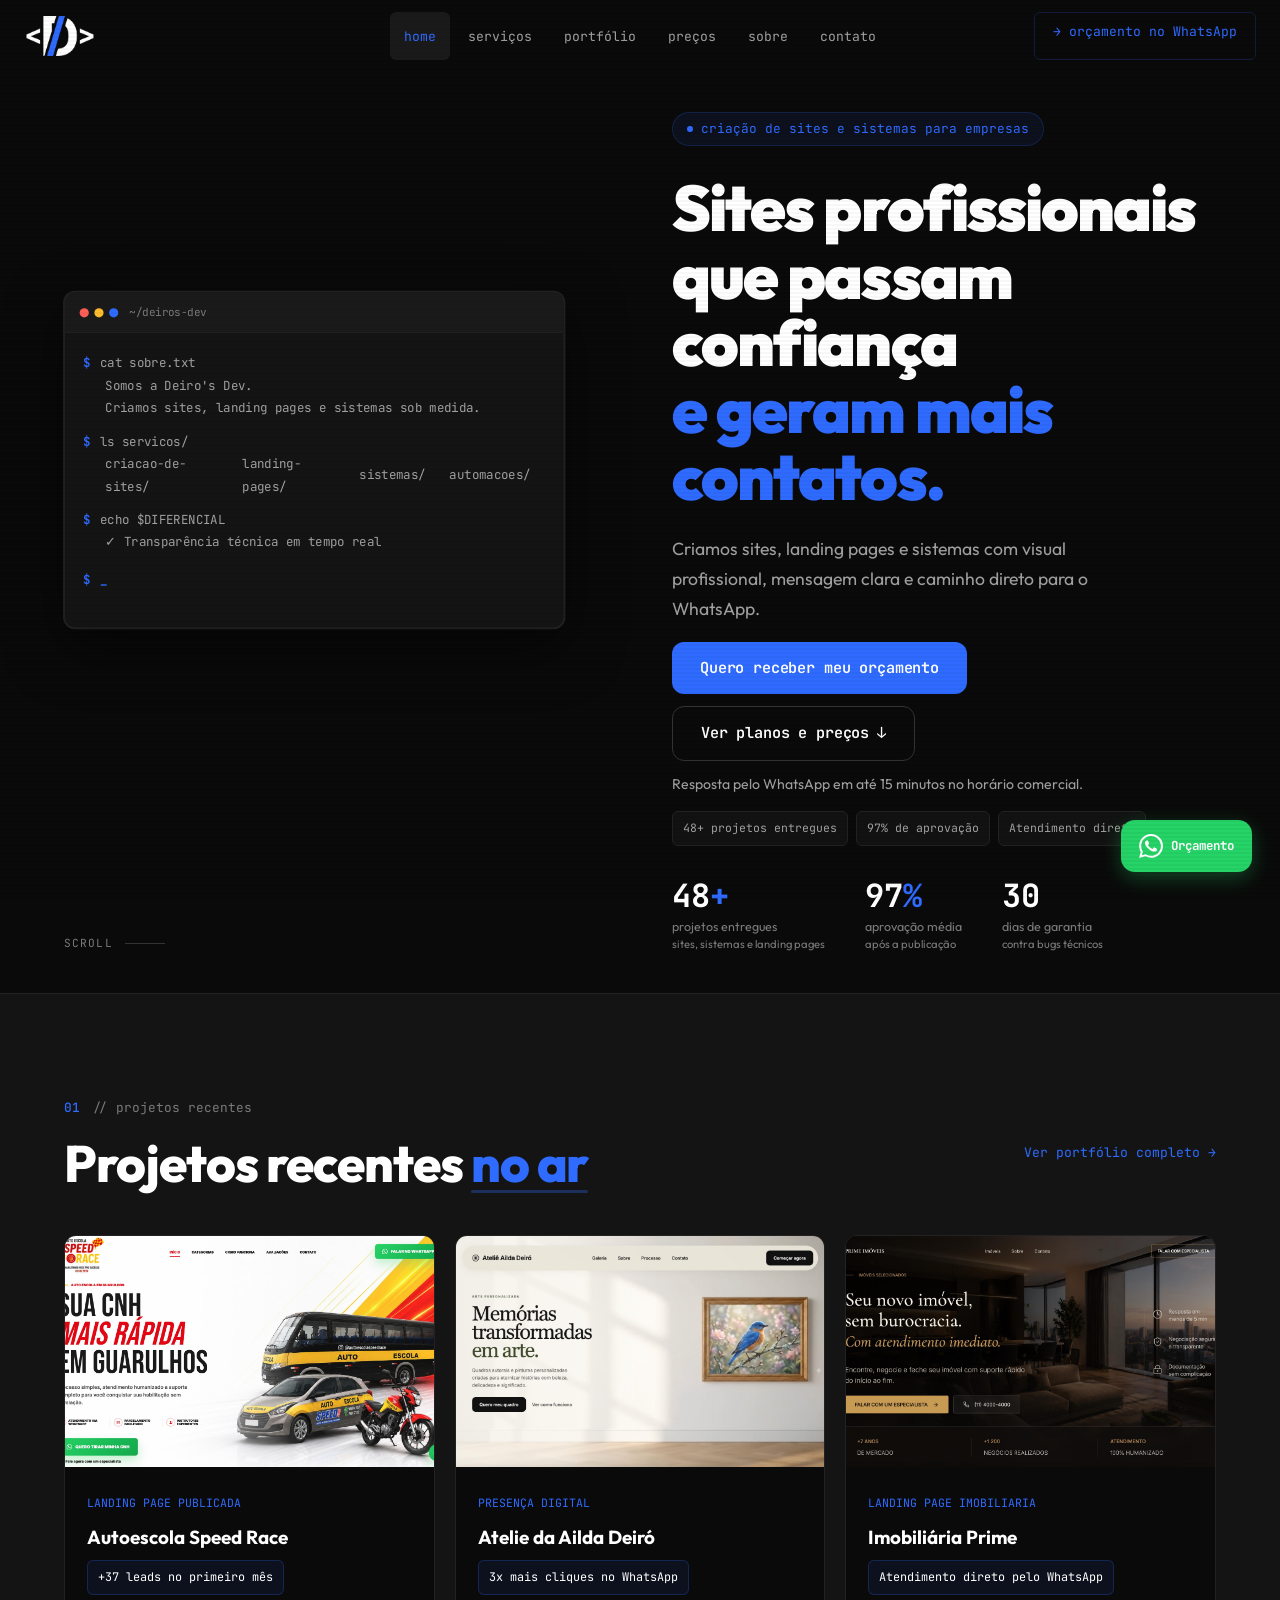
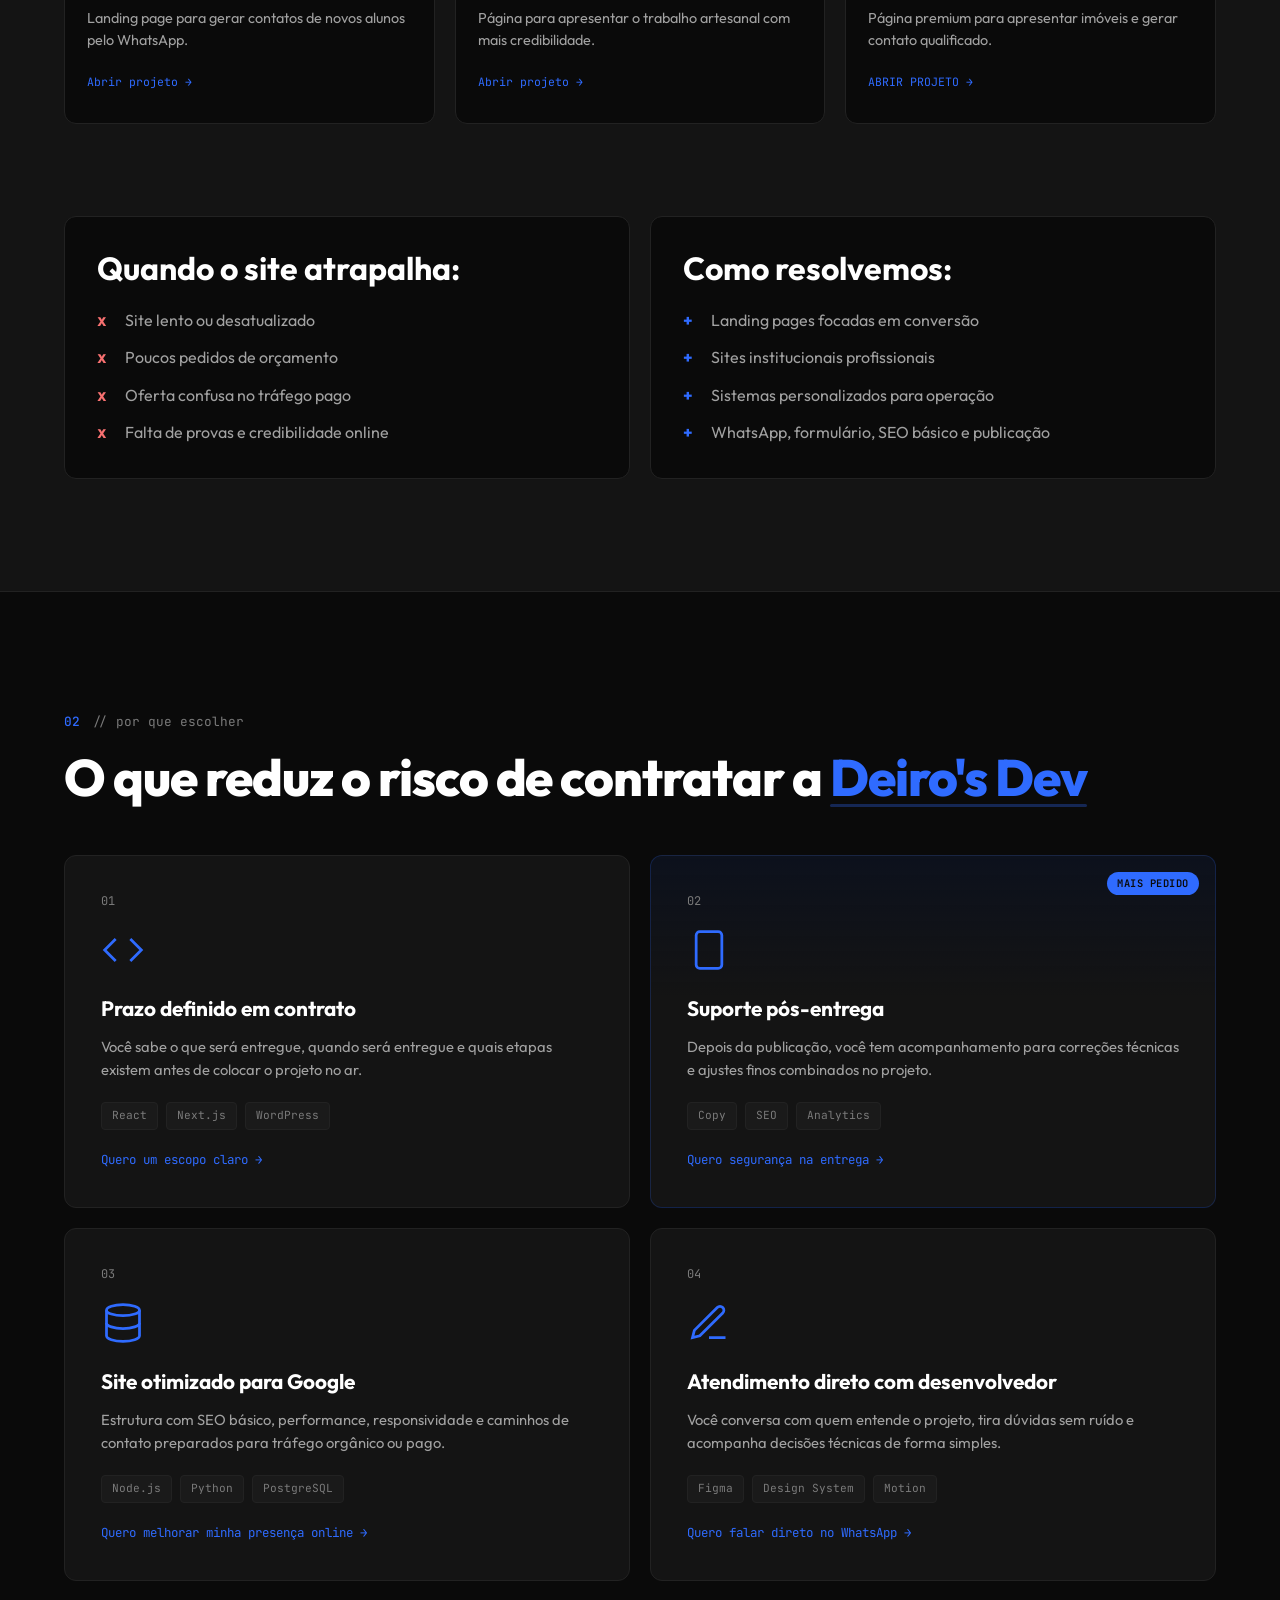
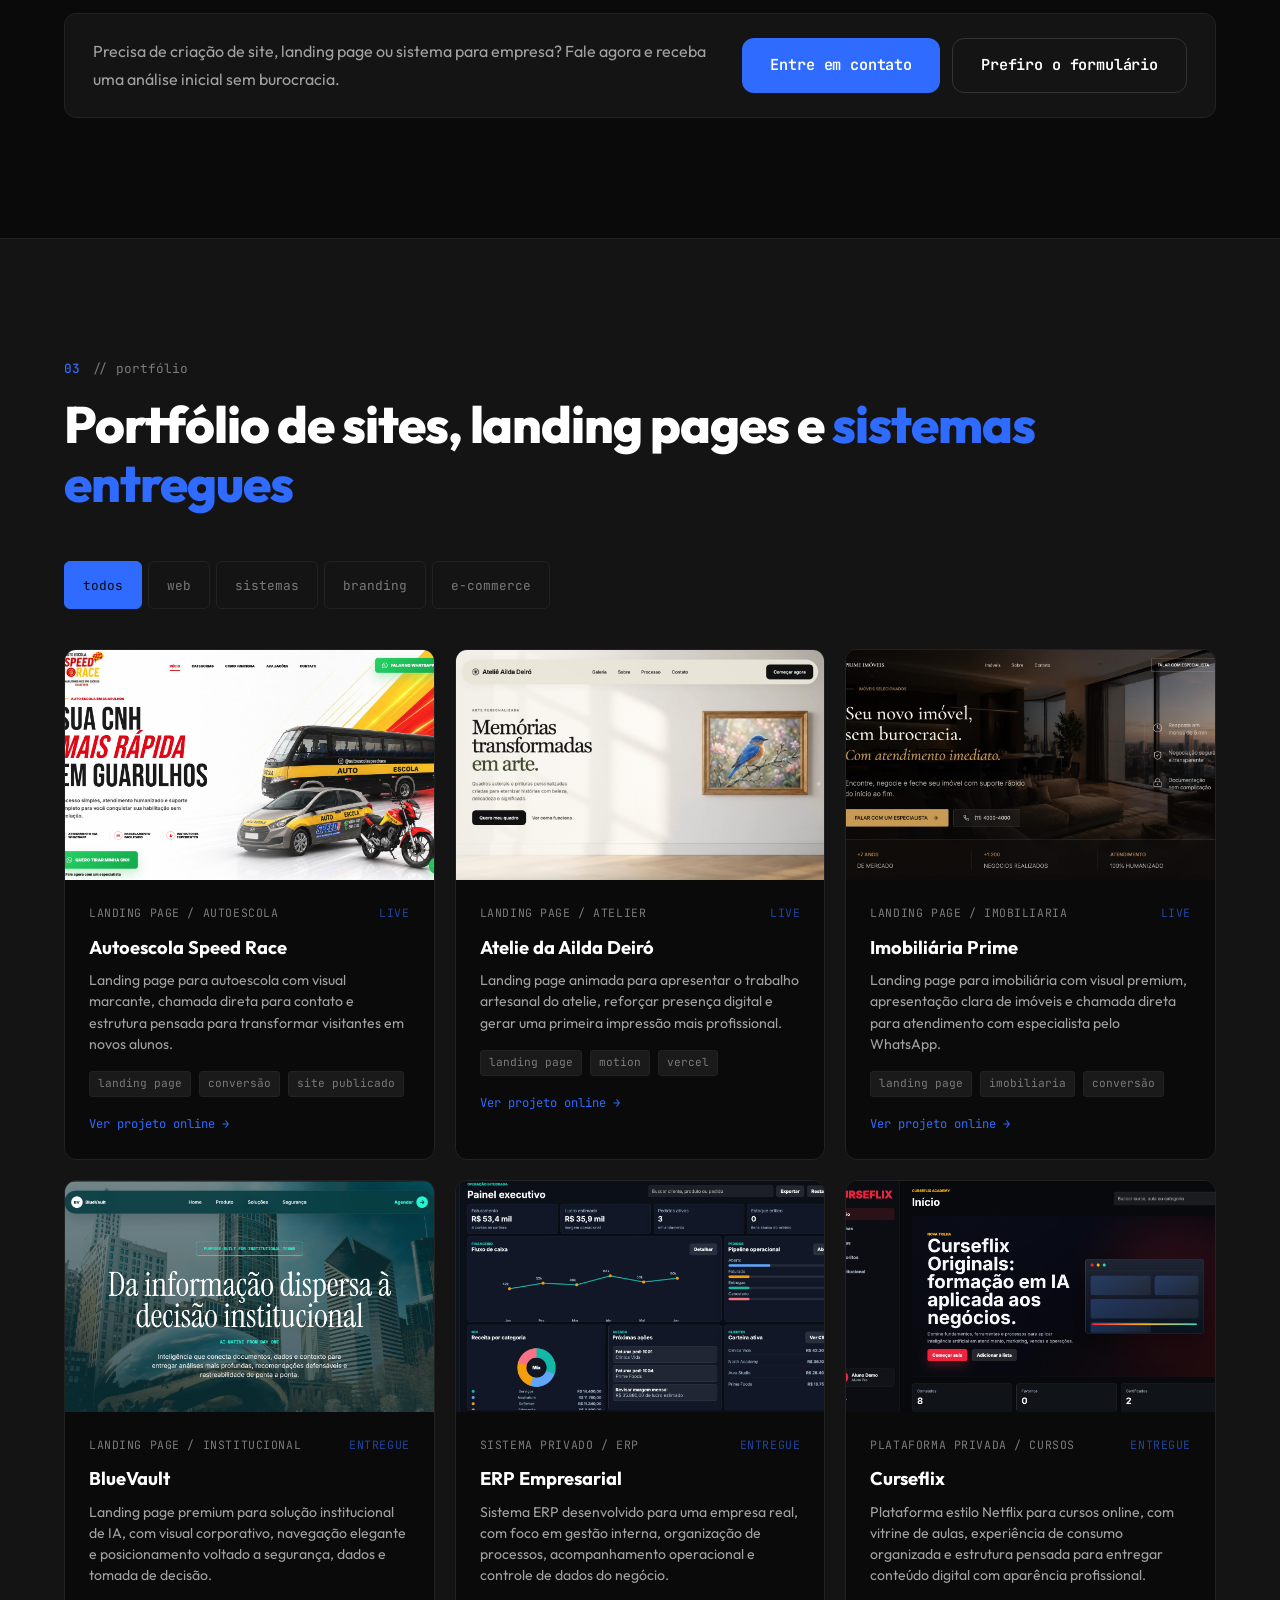
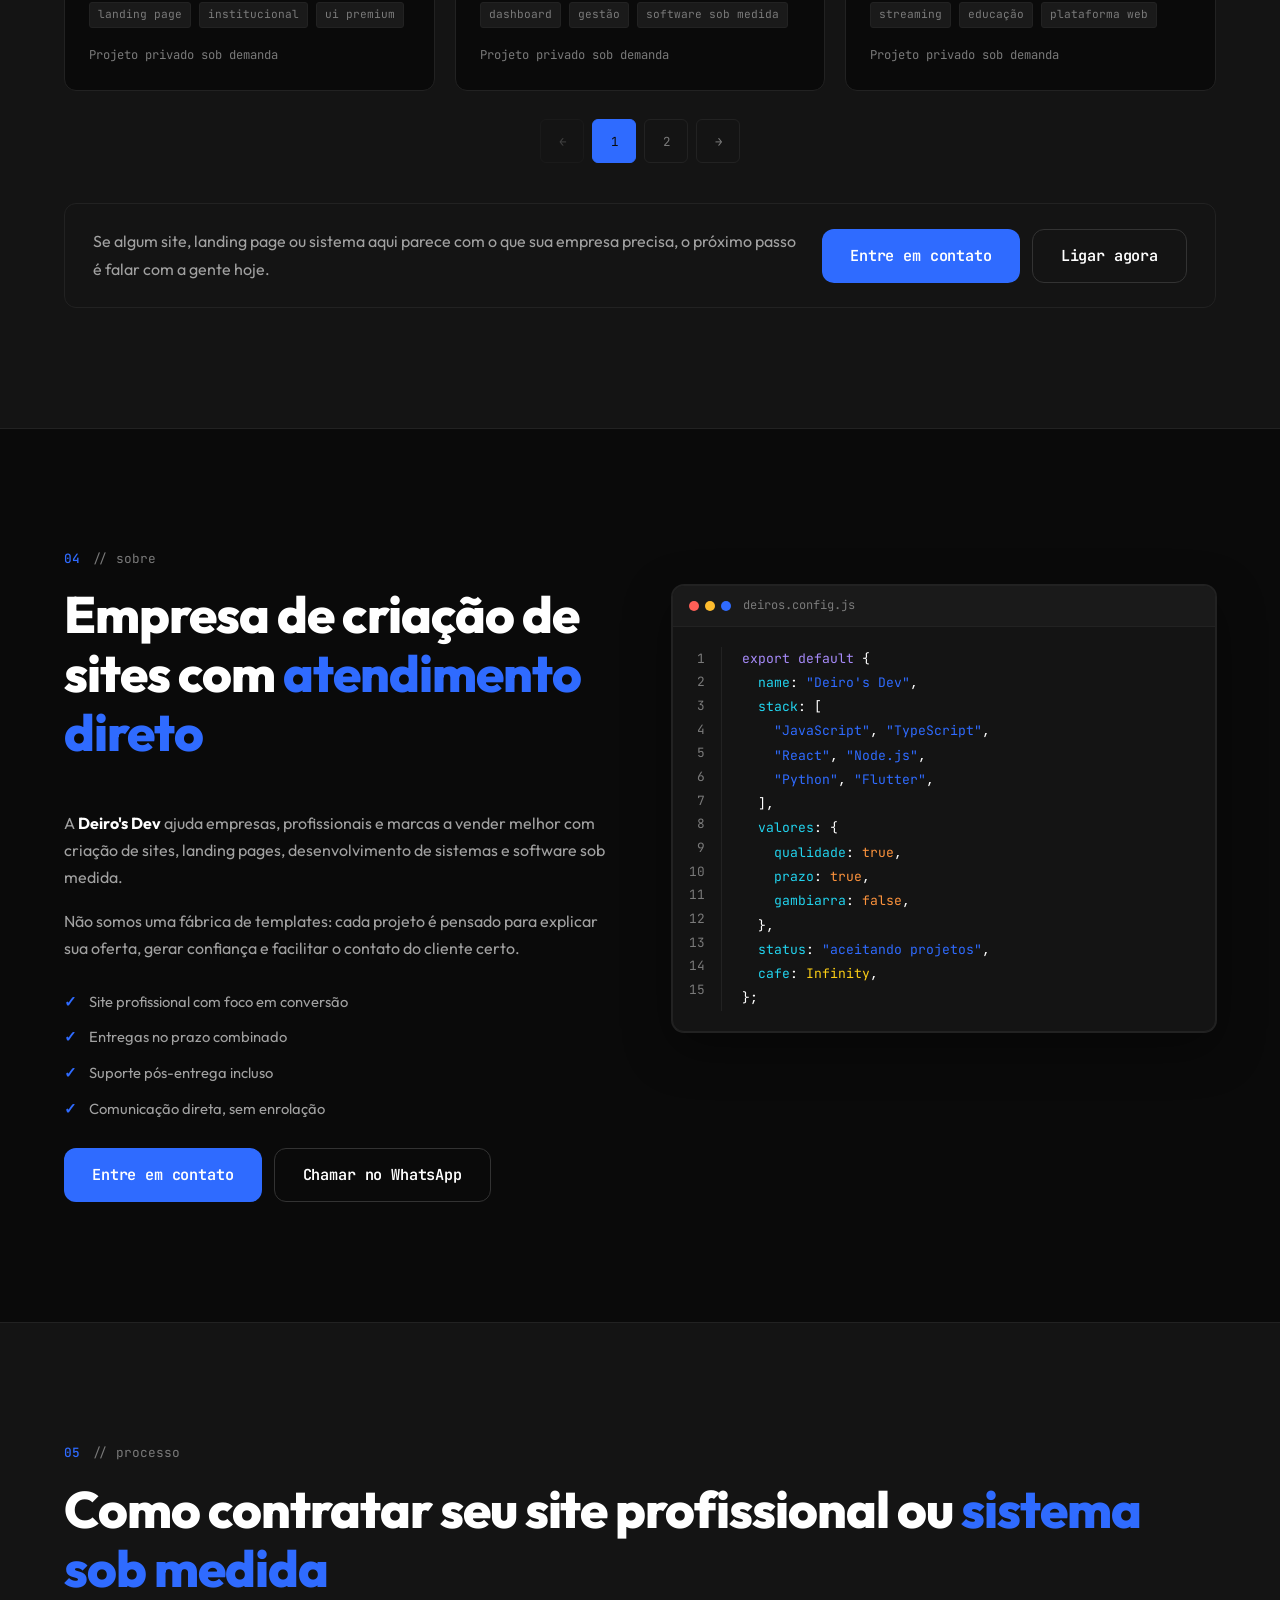
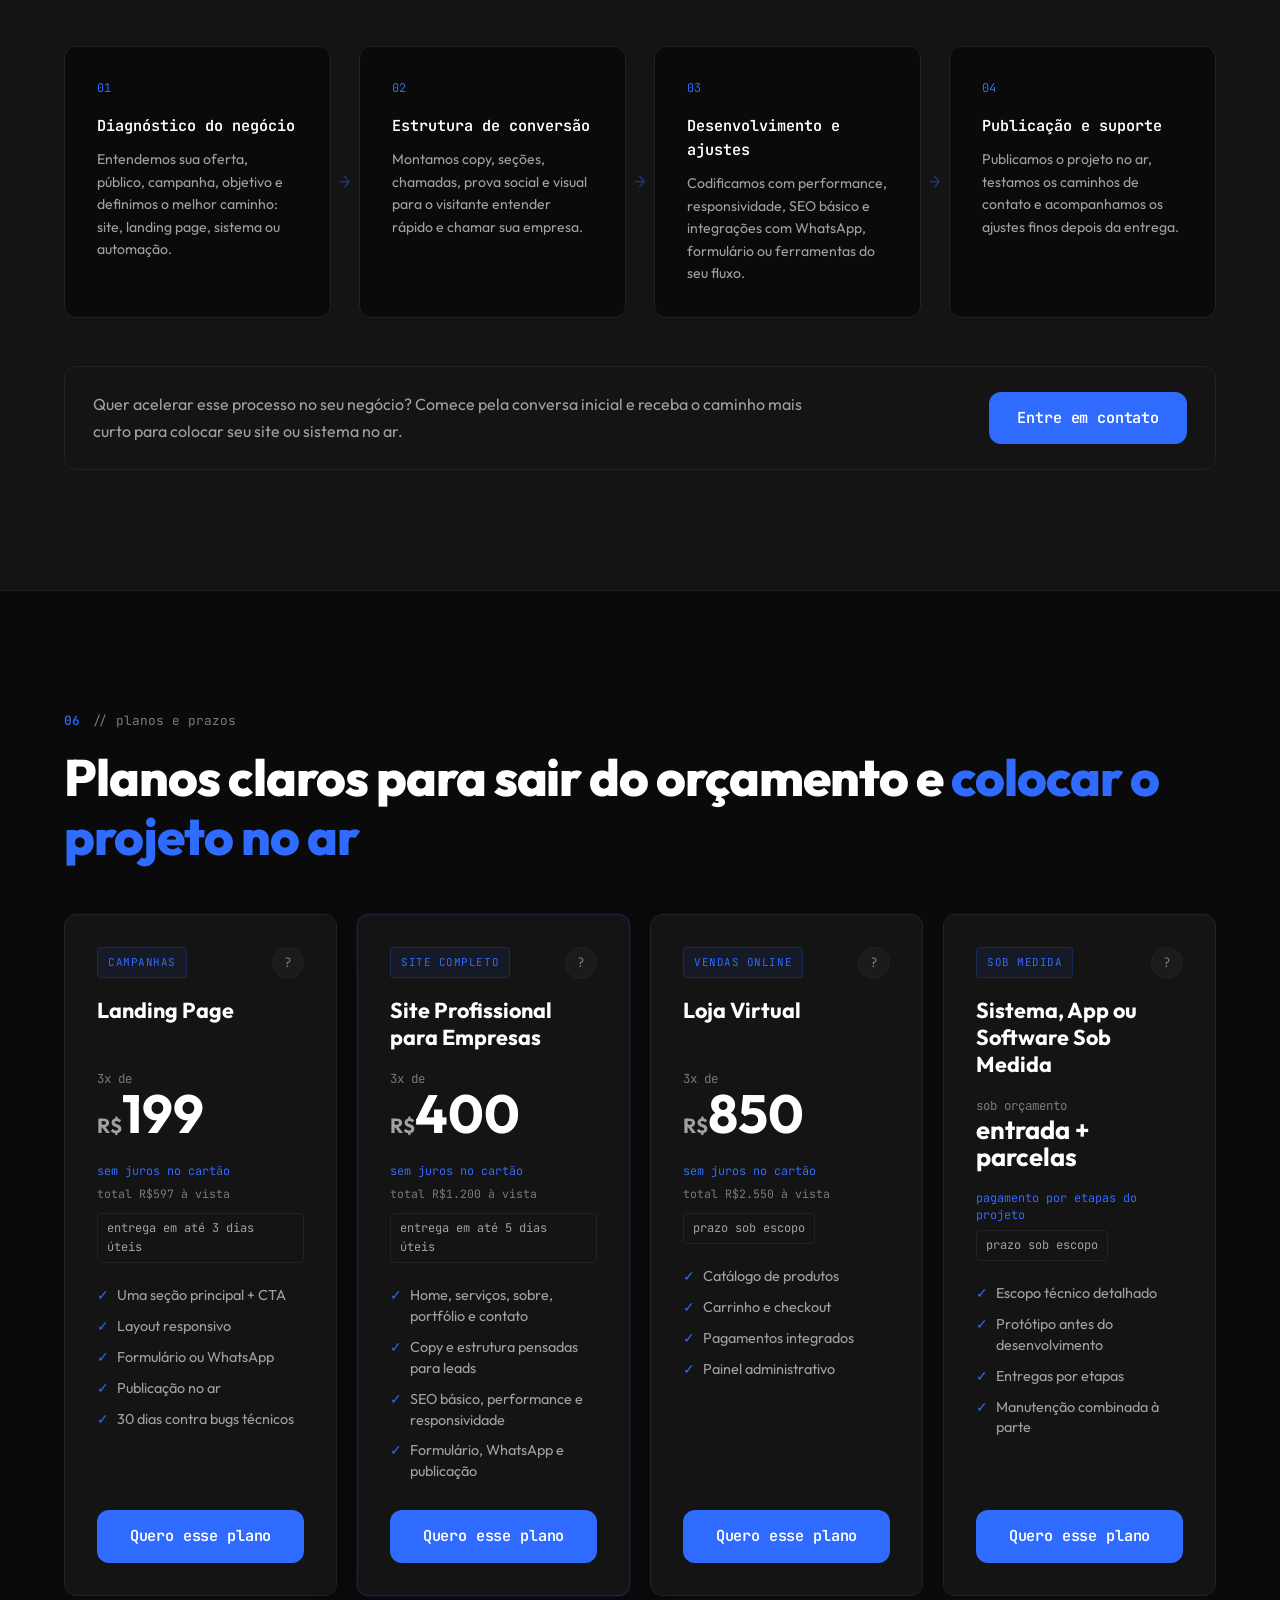
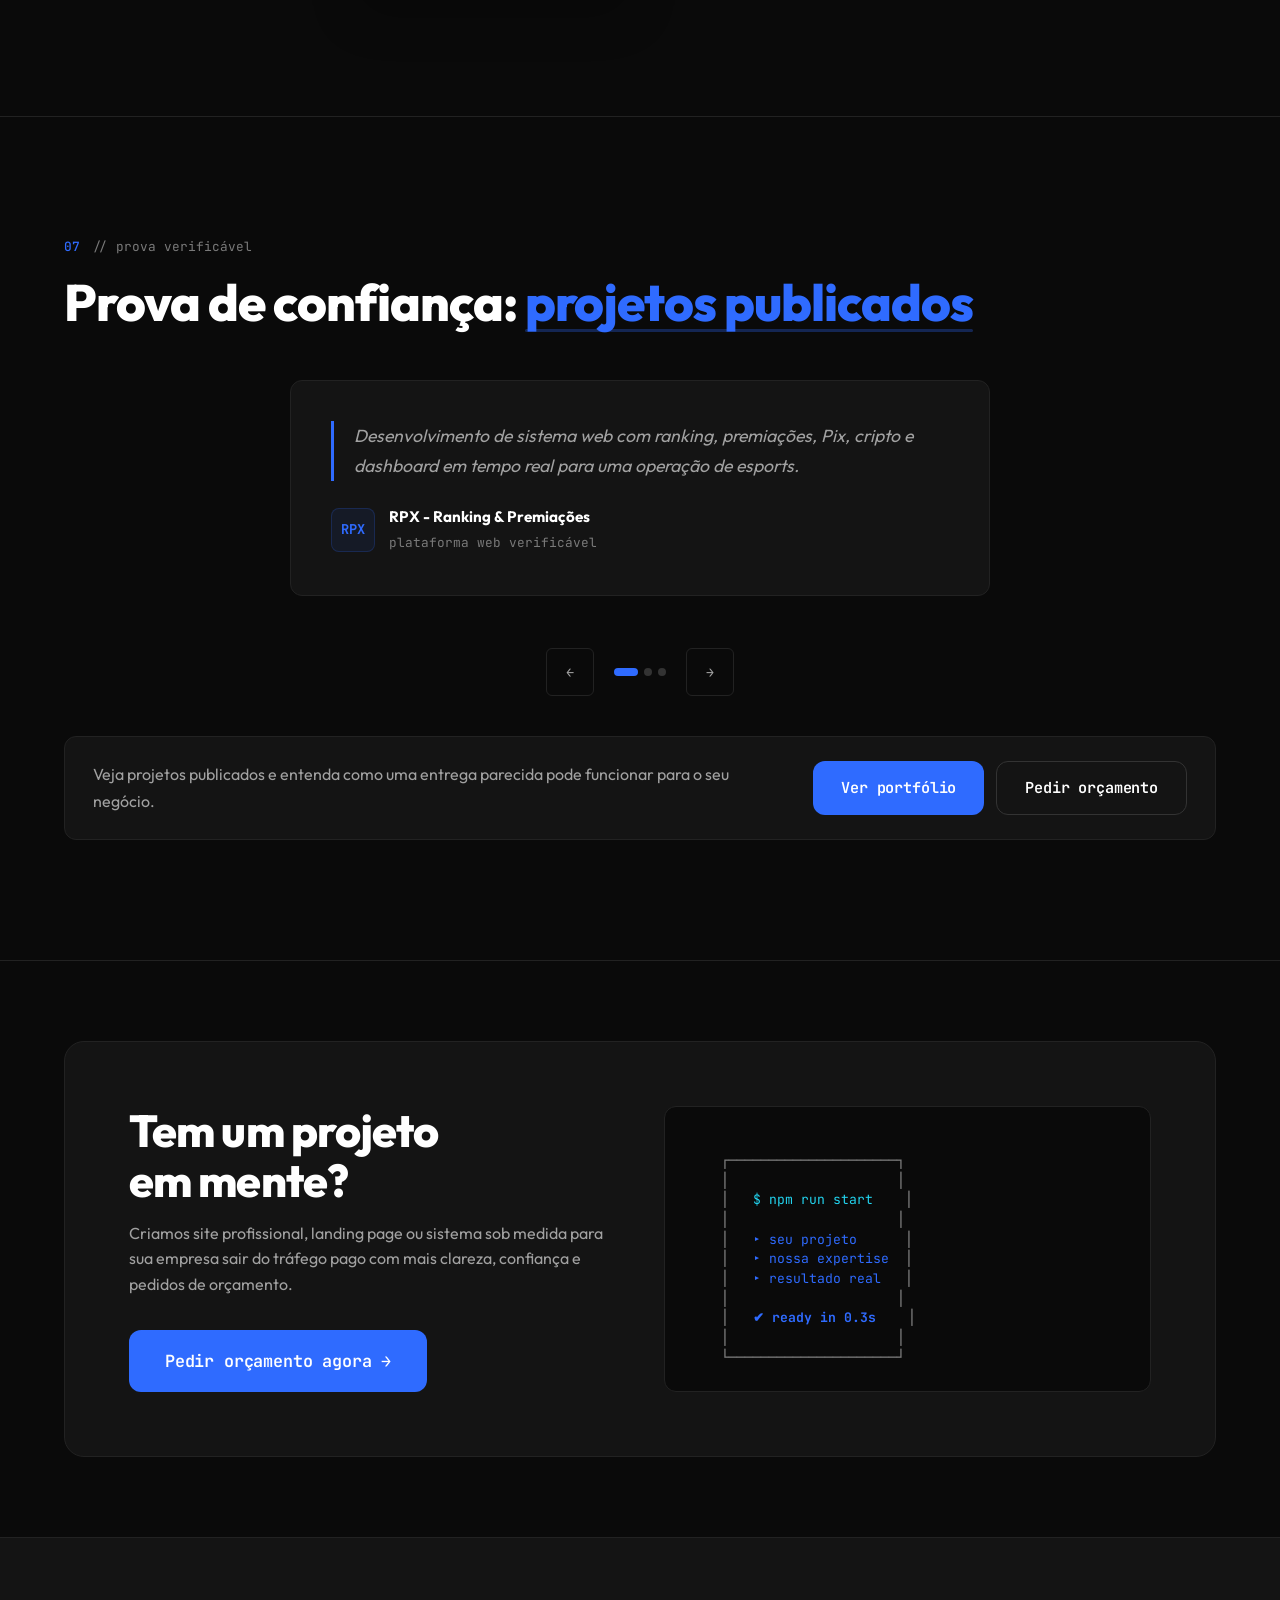
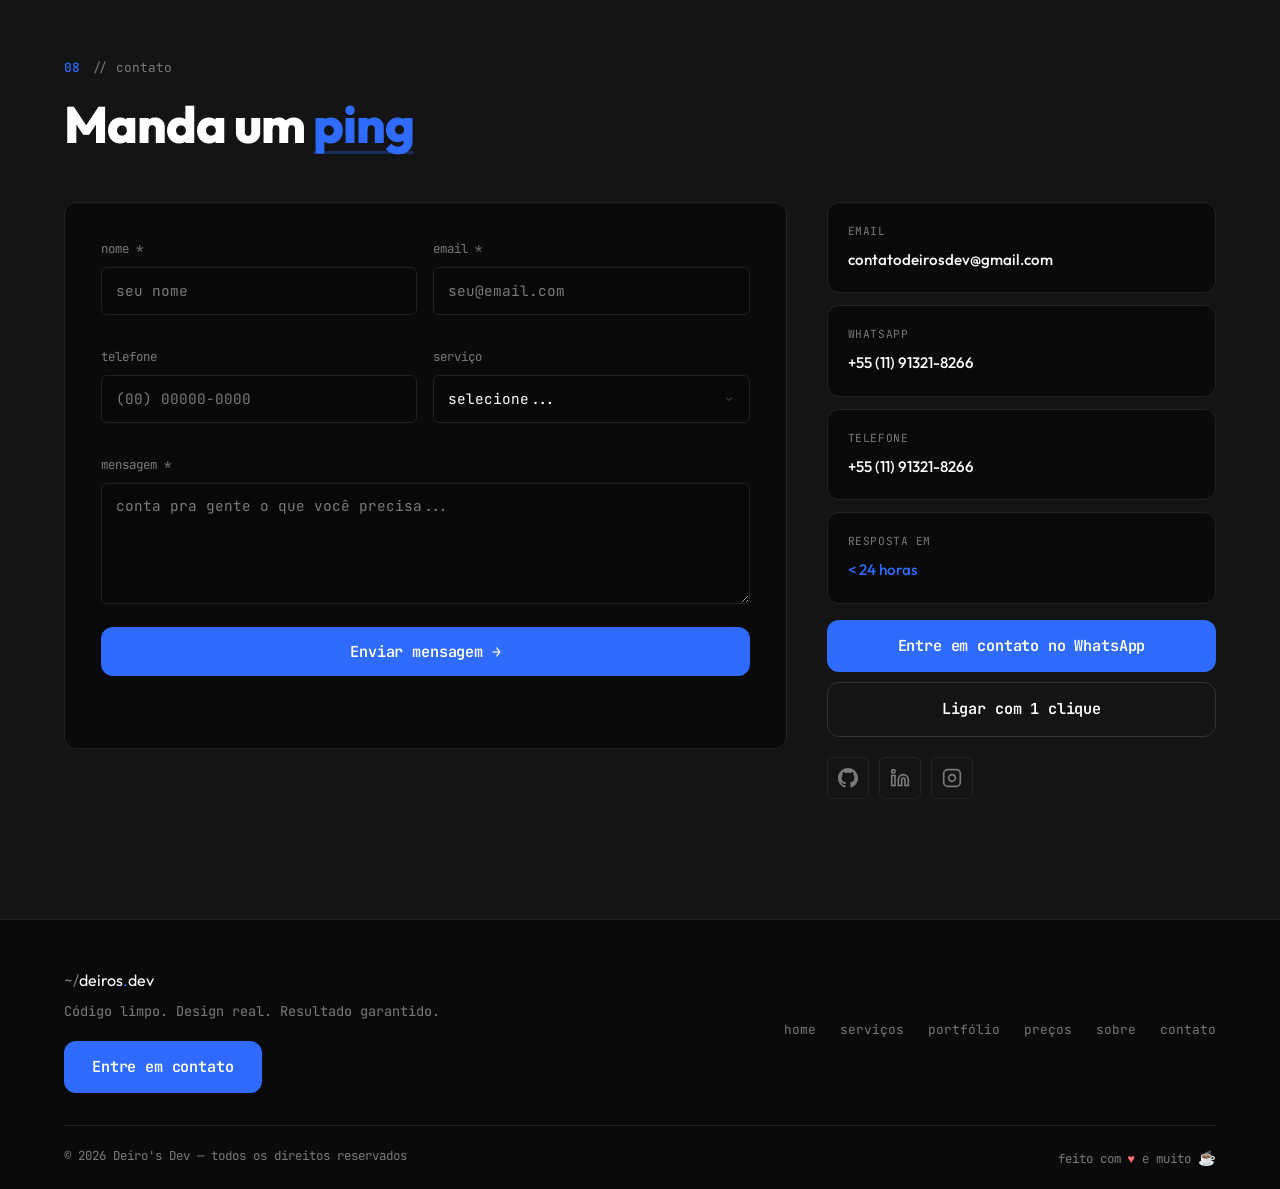
==== index.html @ 584ad55d "Make featured real estate card clickable" ====
<!DOCTYPE html>
<html lang="pt-BR">
<head>
    <!-- Google Tag Manager -->
    <script>(function(w,d,s,l,i){w[l]=w[l]||[];w[l].push({'gtm.start':
    new Date().getTime(),event:'gtm.js'});var f=d.getElementsByTagName(s)[0],
    j=d.createElement(s),dl=l!='dataLayer'?'&l='+l:'';j.async=true;j.src=
    'https://www.googletagmanager.com/gtm.js?id='+i+dl;f.parentNode.insertBefore(j,f);
    })(window,document,'script','dataLayer','GTM-TMHX94FG');</script>
    <!-- End Google Tag Manager -->
    <meta charset="UTF-8">
    <meta name="viewport" content="width=device-width, initial-scale=1.0">
    <title>Criação de Sites, Landing Pages e Sistemas | Deiro's Dev</title>
    <meta name="description" content="Empresa de criação de sites profissionais, landing pages para captação de leads, desenvolvimento de sistemas e software sob medida para empresas. Orçamento rápido pelo WhatsApp.">
    <meta name="keywords" content="criação de sites, empresa de criação de sites, site profissional para empresas, landing page, desenvolvimento de sistemas, software sob medida">
    <meta name="theme-color" content="#0A0A0A">
    <meta name="mobile-web-app-capable" content="yes">
    <meta name="apple-mobile-web-app-capable" content="yes">
    <meta name="apple-mobile-web-app-status-bar-style" content="black-translucent">
    <meta name="apple-mobile-web-app-title" content="Deiro's Dev">
    <link rel="manifest" href="manifest.webmanifest">
    <link rel="apple-touch-icon" href="logo transparente.png">
    <link rel="preconnect" href="https://fonts.googleapis.com">
    <link rel="preconnect" href="https://fonts.gstatic.com" crossorigin>
    <link href="https://fonts.googleapis.com/css2?family=JetBrains+Mono:wght@300;400;500;600;700&family=Outfit:wght@300;400;500;600;700;800;900&display=swap" rel="stylesheet">
    <link rel="stylesheet" href="styles.css?v=20260531-trust-conversion">
</head>
<body>
    <!-- Google Tag Manager (noscript) -->
    <noscript><iframe src="https://www.googletagmanager.com/ns.html?id=GTM-TMHX94FG"
    height="0" width="0" style="display:none;visibility:hidden"></iframe></noscript>
    <!-- End Google Tag Manager (noscript) -->

    <!-- Scanline overlay -->
    <div class="scanlines"></div>

    <!-- Navigation -->
    <nav class="nav" id="nav">
        <div class="nav__inner">
            <a href="/" class="nav__logo" id="navLogo" aria-label="Deiro's Dev">
                <img src="logo transparente.png" alt="Deiro's Dev" class="nav__logo-image" width="413" height="224" fetchpriority="high" decoding="async">
            </a>
            <div class="nav__links" id="navLinks">
                <a href="/" class="nav__link" data-section="home">home</a>
                <a href="/servicos/" class="nav__link" data-section="services">serviços</a>
                <a href="/portfolio/" class="nav__link" data-section="work">portfólio</a>
                <a href="/precos/" class="nav__link" data-section="pricing">preços</a>
                <a href="/sobre/" class="nav__link" data-section="about">sobre</a>
                <a href="/contato/" class="nav__link" data-section="contact">contato</a>
            </div>
            <a href="https://wa.me/5511913218266?text=Oi%2C%20quero%20um%20orcamento%20para%20site%2C%20landing%20page%20ou%20sistema." class="nav__cta" target="_blank" rel="noopener">
                <span class="nav__cta-arrow">→</span> orçamento no WhatsApp
            </a>
            <button class="nav__burger" id="navBurger" aria-label="Menu" aria-expanded="false" aria-controls="navLinks">
                <span></span><span></span>
            </button>
        </div>
    </nav>

    <!-- ==================== HERO ==================== -->
    <section class="hero" id="home">
        <div class="hero__grid">
            <!-- Left: Terminal -->
            <div class="hero__terminal">
                <div class="terminal">
                    <div class="terminal__bar">
                        <div class="terminal__dots">
                            <span class="terminal__dot terminal__dot--red"></span>
                            <span class="terminal__dot terminal__dot--yellow"></span>
                            <span class="terminal__dot terminal__dot--green"></span>
                        </div>
                        <span class="terminal__title">~/deiros-dev</span>
                    </div>
                    <div class="terminal__body" id="terminalBody">
                        <div class="terminal__line">
                            <span class="terminal__prompt">$</span>
                            <span class="terminal__text terminal__text--cmd">cat sobre.txt</span>
                        </div>
                        <div class="terminal__line terminal__line--output">
                            <span class="terminal__text">Somos a Deiro's Dev.</span>
                        </div>
                        <div class="terminal__line terminal__line--output">
                            <span class="terminal__text">Criamos sites, landing pages e sistemas sob medida.</span>
                        </div>
                        <div class="terminal__line terminal__line--blank"></div>
                        <div class="terminal__line">
                            <span class="terminal__prompt">$</span>
                            <span class="terminal__text terminal__text--cmd">ls servicos/</span>
                        </div>
                        <div class="terminal__line terminal__line--output">
                            <span class="terminal__text terminal__text--dir">criacao-de-sites/</span>
                            <span class="terminal__text terminal__text--dir">landing-pages/</span>
                            <span class="terminal__text terminal__text--dir">sistemas/</span>
                            <span class="terminal__text terminal__text--dir">automacoes/</span>
                        </div>
                        <div class="terminal__line terminal__line--blank"></div>
                        <div class="terminal__line">
                            <span class="terminal__prompt">$</span>
                            <span class="terminal__text terminal__text--cmd">echo $DIFERENCIAL</span>
                        </div>
                        <div class="terminal__line terminal__line--output">
                            <span class="terminal__text terminal__text--success">✓ Transparência técnica em tempo real</span>
                        </div>
                        <div class="terminal__line terminal__line--blank"></div>
                        <div class="terminal__line terminal__line--active">
                            <span class="terminal__prompt">$</span>
                            <span class="terminal__cursor">_</span>
                        </div>
                    </div>
                </div>
            </div>

            <!-- Right: Copy -->
            <div class="hero__copy">
                <div class="hero__tag">
                    <span class="hero__tag-dot"></span>
                    criação de sites e sistemas para empresas
                </div>
                <h1 class="hero__title">
                    Sites profissionais que passam confiança<br>
                    <span class="hero__title-accent">e geram mais contatos.</span>
                </h1>
                <p class="hero__desc">
                    Criamos sites, landing pages e sistemas com visual profissional,
                    mensagem clara e caminho direto para o WhatsApp.
                </p>
                <div class="hero__actions">
                    <a href="https://wa.me/5511913218266?text=Oi%2C%20quero%20um%20orcamento%20para%20site%2C%20landing%20page%20ou%20sistema." class="btn btn--primary" target="_blank" rel="noopener">
                        Quero receber meu orçamento
                    </a>
                    <a href="/precos/" class="btn btn--ghost">
                        Ver planos e preços <span class="btn__arrow">↓</span>
                    </a>
                </div>
                <p class="hero__microcopy">Resposta pelo WhatsApp em até 15 minutos no horário comercial.</p>
                <div class="hero__proof" aria-label="provas de confiança">
                    <span>48+ projetos entregues</span>
                    <span>97% de aprovação</span>
                    <span>Atendimento direto</span>
                </div>
                <div class="hero__metrics">
                    <div class="metric">
                        <span class="metric__value" data-count="48" data-suffix="+">0</span>
                        <span class="metric__label">projetos entregues<br><small>sites, sistemas e landing pages</small></span>
                    </div>
                    <div class="metric">
                        <span class="metric__value" data-count="97" data-suffix="%">0</span>
                        <span class="metric__label">aprovação média<br><small>após a publicação</small></span>
                    </div>
                    <div class="metric">
                        <span class="metric__value" data-count="30" data-suffix="">0</span>
                        <span class="metric__label">dias de garantia<br><small>contra bugs técnicos</small></span>
                    </div>
                </div>
            </div>
        </div>
        <div class="hero__scroll-hint">
            <span>scroll</span>
            <div class="hero__scroll-line"></div>
        </div>
    </section>

    <!-- ==================== FEATURED WORK ==================== -->
    <section class="featured-work" aria-labelledby="featuredWorkTitle">
        <div class="container">
            <div class="section-label">
                <span class="section-label__number">01</span>
                <span class="section-label__text">// projetos recentes</span>
            </div>
            <div class="featured-work__head">
                <h2 class="section-heading" id="featuredWorkTitle">
                    Projetos recentes <span class="highlight">no ar</span>
                </h2>
                <a href="/portfolio/" class="featured-work__link">Ver portfólio completo →</a>
            </div>

            <div class="featured-work__grid">
                <article class="featured-case">
                    <img src="assets/autoescola.jpeg" alt="Landing page da Autoescola Speed Race" loading="lazy" decoding="async">
                    <div class="featured-case__body">
                        <span>landing page publicada</span>
                        <h3>Autoescola Speed Race</h3>
                        <div class="featured-case__stat">+37 leads no primeiro mês</div>
                        <p>Landing page para gerar contatos de novos alunos pelo WhatsApp.</p>
                        <a href="https://www.autoescolaspeedrace.com.br" target="_blank" rel="noopener">Abrir projeto →</a>
                    </div>
                </article>
                <article class="featured-case">
                    <img src="assets/atelie-ailda-deiro.jpeg" alt="Landing page do Atelie da Ailda Deiro" loading="lazy" decoding="async">
                    <div class="featured-case__body">
                        <span>presença digital</span>
                        <h3>Atelie da Ailda Deiró</h3>
                        <div class="featured-case__stat">3x mais cliques no WhatsApp</div>
                        <p>Página para apresentar o trabalho artesanal com mais credibilidade.</p>
                        <a href="https://atelie-sigma.vercel.app" target="_blank" rel="noopener">Abrir projeto →</a>
                    </div>
                </article>
                <a class="featured-case featured-case--link" href="https://imobiliriaria-prime.vercel.app" target="_blank" rel="noopener" aria-label="Abrir projeto Imobiliária Prime">
                    <img src="assets/prime imoveis.jpeg" alt="Landing page da Imobiliaria Prime" loading="lazy" decoding="async">
                    <div class="featured-case__body">
                        <span>landing page imobiliaria</span>
                        <h3>Imobiliária Prime</h3>
                        <div class="featured-case__stat">Atendimento direto pelo WhatsApp</div>
                        <p>Página premium para apresentar imóveis e gerar contato qualificado.</p>
                        <span class="featured-case__action">Abrir projeto →</span>
                    </div>
                </a>
            </div>
        </div>
    </section>

    <!-- ==================== TRUST SNAPSHOT ==================== -->
    <section class="trust-snapshot" aria-label="problemas que resolvemos">
        <div class="container">
            <div class="trust-snapshot__grid">
                <div class="trust-panel trust-panel--bad">
                    <h2>Quando o site atrapalha:</h2>
                    <ul>
                        <li>Site lento ou desatualizado</li>
                        <li>Poucos pedidos de orçamento</li>
                        <li>Oferta confusa no tráfego pago</li>
                        <li>Falta de provas e credibilidade online</li>
                    </ul>
                </div>
                <div class="trust-panel trust-panel--good">
                    <h2>Como resolvemos:</h2>
                    <ul>
                        <li>Landing pages focadas em conversão</li>
                        <li>Sites institucionais profissionais</li>
                        <li>Sistemas personalizados para operação</li>
                        <li>WhatsApp, formulário, SEO básico e publicação</li>
                    </ul>
                </div>
            </div>
        </div>
    </section>

    <!-- ==================== SERVICES ==================== -->
    <section class="services" id="services">
        <div class="container">
            <div class="section-label">
                <span class="section-label__number">02</span>
                <span class="section-label__text">// por que escolher</span>
            </div>
            <h2 class="section-heading">
                O que reduz o risco de contratar a <span class="highlight">Deiro's Dev</span>
            </h2>

            <div class="services__grid">
                <article class="svc-card" data-aos>
                    <span class="svc-card__index">01</span>
                    <div class="svc-card__icon">
                        <svg viewBox="0 0 24 24" fill="none" stroke="currentColor" stroke-width="1.5"><polyline points="16 18 22 12 16 6"/><polyline points="8 6 2 12 8 18"/></svg>
                    </div>
                    <h3 class="svc-card__title">Prazo definido em contrato</h3>
                    <p class="svc-card__desc">Você sabe o que será entregue, quando será entregue e quais etapas existem antes de colocar o projeto no ar.</p>
                    <div class="svc-card__stack">
                        <span>React</span><span>Next.js</span><span>WordPress</span>
                    </div>
                    <a href="/contato/" class="svc-card__cta">Quero um escopo claro →</a>
                </article>

                <article class="svc-card svc-card--featured" data-aos>
                    <div class="svc-card__badge">mais pedido</div>
                    <span class="svc-card__index">02</span>
                    <div class="svc-card__icon">
                        <svg viewBox="0 0 24 24" fill="none" stroke="currentColor" stroke-width="1.5"><rect x="5" y="2" width="14" height="20" rx="2" ry="2"/><line x1="12" y1="18" x2="12.01" y2="18"/></svg>
                    </div>
                    <h3 class="svc-card__title">Suporte pós-entrega</h3>
                    <p class="svc-card__desc">Depois da publicação, você tem acompanhamento para correções técnicas e ajustes finos combinados no projeto.</p>
                    <div class="svc-card__stack">
                        <span>Copy</span><span>SEO</span><span>Analytics</span>
                    </div>
                    <a href="/contato/" class="svc-card__cta">Quero segurança na entrega →</a>
                </article>

                <article class="svc-card" data-aos>
                    <span class="svc-card__index">03</span>
                    <div class="svc-card__icon">
                        <svg viewBox="0 0 24 24" fill="none" stroke="currentColor" stroke-width="1.5"><ellipse cx="12" cy="5" rx="9" ry="3"/><path d="M21 12c0 1.66-4 3-9 3s-9-1.34-9-3"/><path d="M3 5v14c0 1.66 4 3 9 3s9-1.34 9-3V5"/></svg>
                    </div>
                    <h3 class="svc-card__title">Site otimizado para Google</h3>
                    <p class="svc-card__desc">Estrutura com SEO básico, performance, responsividade e caminhos de contato preparados para tráfego orgânico ou pago.</p>
                    <div class="svc-card__stack">
                        <span>Node.js</span><span>Python</span><span>PostgreSQL</span>
                    </div>
                    <a href="/contato/" class="svc-card__cta">Quero melhorar minha presença online →</a>
                </article>

                <article class="svc-card" data-aos>
                    <span class="svc-card__index">04</span>
                    <div class="svc-card__icon">
                        <svg viewBox="0 0 24 24" fill="none" stroke="currentColor" stroke-width="1.5"><path d="M12 20h9"/><path d="M16.5 3.5a2.121 2.121 0 0 1 3 3L7 19l-4 1 1-4L16.5 3.5z"/></svg>
                    </div>
                    <h3 class="svc-card__title">Atendimento direto com desenvolvedor</h3>
                    <p class="svc-card__desc">Você conversa com quem entende o projeto, tira dúvidas sem ruído e acompanha decisões técnicas de forma simples.</p>
                    <div class="svc-card__stack">
                        <span>Figma</span><span>Design System</span><span>Motion</span>
                    </div>
                    <a href="/contato/" class="svc-card__cta">Quero falar direto no WhatsApp →</a>
                </article>
            </div>
            <div class="section-cta" data-aos>
                <p class="section-cta__text">Precisa de criação de site, landing page ou sistema para empresa? Fale agora e receba uma análise inicial sem burocracia.</p>
                <div class="section-cta__actions">
                    <a href="https://wa.me/5511913218266?text=Oi%2C%20quero%20falar%20sobre%20um%20servico%20da%20Deiro%27s%20Dev." class="btn btn--primary" target="_blank" rel="noopener">Entre em contato</a>
                    <a href="/contato/" class="btn btn--ghost">Prefiro o formulário</a>
                </div>
            </div>
        </div>
    </section>

    <!-- ==================== PORTFOLIO ==================== -->
    <section class="work" id="work">
        <div class="container">
            <div class="section-label">
                <span class="section-label__number">03</span>
                <span class="section-label__text">// portfólio</span>
            </div>
            <h2 class="section-heading">
                Portfólio de sites, landing pages e <span class="highlight">sistemas entregues</span>
            </h2>

            <div class="work__filters">
                <button class="work__filter active" data-filter="all">todos</button>
                <button class="work__filter" data-filter="web">web</button>
                <button class="work__filter" data-filter="systems">sistemas</button>
                <button class="work__filter" data-filter="branding">branding</button>
                <button class="work__filter" data-filter="ecommerce">e-commerce</button>
            </div>

            <div class="work__grid" id="workGrid">
                <!-- Project 1 -->
                <article class="project" data-category="web" data-aos>
                    <div class="project__preview">
                        <img src="assets/autoescola.jpeg" alt="Autoescola Speed Race landing page" loading="lazy" decoding="async">
                        <a href="https://www.autoescolaspeedrace.com.br" target="_blank" rel="noopener" class="project__overlay">
                            <span class="project__overlay-text">visitar projeto →</span>
                        </a>
                    </div>
                    <div class="project__info">
                        <div class="project__meta">
                            <span class="project__cat">landing page / autoescola</span>
                            <span class="project__year">live</span>
                        </div>
                        <h3 class="project__title">Autoescola Speed Race</h3>
                        <p class="project__desc">Landing page para autoescola com visual marcante, chamada direta para contato e estrutura pensada para transformar visitantes em novos alunos.</p>
                        <div class="project__tech">
                            <code>landing page</code>
                            <code>conversão</code>
                            <code>site publicado</code>
                        </div>
                        <a href="https://www.autoescolaspeedrace.com.br" target="_blank" rel="noopener" class="project__cta">Ver projeto online →</a>
                    </div>
                </article>

                <!-- Project 2 -->
                <article class="project" data-category="web" data-aos>
                    <div class="project__preview">
                        <img src="assets/atelie-ailda-deiro.jpeg" alt="Atelie da Ailda Deiro" loading="lazy" decoding="async">
                        <a href="https://atelie-sigma.vercel.app" target="_blank" rel="noopener" class="project__overlay">
                            <span class="project__overlay-text">visitar projeto →</span>
                        </a>
                    </div>
                    <div class="project__info">
                        <div class="project__meta">
                            <span class="project__cat">landing page / atelier</span>
                            <span class="project__year">live</span>
                        </div>
                        <h3 class="project__title">Atelie da Ailda Deiró</h3>
                        <p class="project__desc">Landing page animada para apresentar o trabalho artesanal do atelie, reforçar presença digital e gerar uma primeira impressão mais profissional.</p>
                        <div class="project__tech">
                            <code>landing page</code>
                            <code>motion</code>
                            <code>vercel</code>
                        </div>
                        <a href="https://atelie-sigma.vercel.app" target="_blank" rel="noopener" class="project__cta">Ver projeto online →</a>
                    </div>
                </article>

                <!-- Project 3 -->
                <article class="project" data-category="web" data-aos>
                    <div class="project__preview">
                        <img src="assets/prime imoveis.jpeg" alt="Imobiliaria Prime landing page" loading="lazy" decoding="async">
                        <a href="https://imobiliriaria-prime.vercel.app" target="_blank" rel="noopener" class="project__overlay">
                            <span class="project__overlay-text">visitar projeto →</span>
                        </a>
                    </div>
                    <div class="project__info">
                        <div class="project__meta">
                            <span class="project__cat">landing page / imobiliaria</span>
                            <span class="project__year">live</span>
                        </div>
                        <h3 class="project__title">Imobiliária Prime</h3>
                        <p class="project__desc">Landing page para imobiliária com visual premium, apresentação clara de imóveis e chamada direta para atendimento com especialista pelo WhatsApp.</p>
                        <div class="project__tech">
                            <code>landing page</code>
                            <code>imobiliaria</code>
                            <code>conversão</code>
                        </div>
                        <a href="https://imobiliriaria-prime.vercel.app" target="_blank" rel="noopener" class="project__cta">Ver projeto online →</a>
                    </div>
                </article>

                <!-- Project 4 -->
                <article class="project" data-category="web" data-aos>
                    <div class="project__preview">
                        <img src="assets/bluevault-landing.jpeg" alt="BlueVault landing page institucional" loading="lazy" decoding="async">
                        <div class="project__overlay project__overlay--private">
                            <span class="project__overlay-text">projeto fechado</span>
                        </div>
                    </div>
                    <div class="project__info">
                        <div class="project__meta">
                            <span class="project__cat">landing page / institucional</span>
                            <span class="project__year">entregue</span>
                        </div>
                        <h3 class="project__title">BlueVault</h3>
                        <p class="project__desc">Landing page premium para solução institucional de IA, com visual corporativo, navegação elegante e posicionamento voltado a segurança, dados e tomada de decisão.</p>
                        <div class="project__tech">
                            <code>landing page</code>
                            <code>institucional</code>
                            <code>ui premium</code>
                        </div>
                        <span class="project__cta project__cta--private">Projeto privado sob demanda</span>
                    </div>
                </article>

                <!-- Project 5 -->
                <article class="project" data-category="systems" data-aos>
                    <div class="project__preview">
                        <img src="assets/erp-empresa.jpeg" alt="ERP empresarial sob medida" loading="lazy" decoding="async">
                        <div class="project__overlay project__overlay--private">
                            <span class="project__overlay-text">projeto fechado</span>
                        </div>
                    </div>
                    <div class="project__info">
                        <div class="project__meta">
                            <span class="project__cat">sistema privado / erp</span>
                            <span class="project__year">entregue</span>
                        </div>
                        <h3 class="project__title">ERP Empresarial</h3>
                        <p class="project__desc">Sistema ERP desenvolvido para uma empresa real, com foco em gestão interna, organização de processos, acompanhamento operacional e controle de dados do negócio.</p>
                        <div class="project__tech">
                            <code>dashboard</code>
                            <code>gestão</code>
                            <code>software sob medida</code>
                        </div>
                        <span class="project__cta project__cta--private">Projeto privado sob demanda</span>
                    </div>
                </article>

                <!-- Project 6 -->
                <article class="project" data-category="systems" data-aos>
                    <div class="project__preview">
                        <img src="assets/curseflix.jpeg" alt="Curseflix plataforma de cursos" loading="lazy" decoding="async">
                        <div class="project__overlay project__overlay--private">
                            <span class="project__overlay-text">projeto fechado</span>
                        </div>
                    </div>
                    <div class="project__info">
                        <div class="project__meta">
                            <span class="project__cat">plataforma privada / cursos</span>
                            <span class="project__year">entregue</span>
                        </div>
                        <h3 class="project__title">Curseflix</h3>
                        <p class="project__desc">Plataforma estilo Netflix para cursos online, com vitrine de aulas, experiência de consumo organizada e estrutura pensada para entregar conteúdo digital com aparência profissional.</p>
                        <div class="project__tech">
                            <code>streaming</code>
                            <code>educação</code>
                            <code>plataforma web</code>
                        </div>
                        <span class="project__cta project__cta--private">Projeto privado sob demanda</span>
                    </div>
                </article>

                <!-- Project 7 -->
                <article class="project" data-category="web" data-aos>
                    <div class="project__preview">
                        <img src="assets/rpx.png" alt="RPX - Ranking e premiações" loading="lazy" decoding="async">
                        <a href="https://rpx-w2oo.vercel.app/" target="_blank" rel="noopener" class="project__overlay">
                            <span class="project__overlay-text">visitar projeto →</span>
                        </a>
                    </div>
                    <div class="project__info">
                        <div class="project__meta">
                            <span class="project__cat">plataforma web / esports</span>
                            <span class="project__year">live</span>
                        </div>
                        <h3 class="project__title">RPX - Ranking & Premiações</h3>
                        <p class="project__desc">Plataforma para torneios e apostas em Free Fire com ranking, premiações reais, Pix, cripto e dashboard em tempo real.</p>
                        <div class="project__tech">
                            <code>next.js</code>
                            <code>postgresql</code>
                            <code>socket.io</code>
                        </div>
                        <a href="https://rpx-w2oo.vercel.app/" target="_blank" rel="noopener" class="project__cta">Ver projeto online →</a>
                    </div>
                </article>

                <!-- Project 8 -->
                <article class="project project--wide" data-category="branding" data-aos>
                    <div class="project__preview">
                        <img src="assets/buledecha.png" alt="Bule de Chá" loading="lazy" decoding="async">
                        <a href="https://traeepjmif3z.vercel.app/" target="_blank" rel="noopener" class="project__overlay">
                            <span class="project__overlay-text">visitar projeto →</span>
                        </a>
                    </div>
                    <div class="project__info">
                        <div class="project__meta">
                            <span class="project__cat">branding / web design</span>
                            <span class="project__year">live</span>
                        </div>
                        <h3 class="project__title">Bule de Chá</h3>
                        <p class="project__desc">Projeto de identidade visual e presença digital para uma casa de chás artesanais, com foco em sofisticação, bem-estar e produtos premium.</p>
                        <div class="project__tech">
                            <code>figma</code>
                            <code>html5</code>
                            <code>javascript</code>
                        </div>
                        <a href="https://traeepjmif3z.vercel.app/" target="_blank" rel="noopener" class="project__cta">Ver projeto online →</a>
                    </div>
                </article>

                <!-- Project 9 -->
                <article class="project" data-category="ecommerce" data-aos>
                    <div class="project__preview">
                        <img src="assets/afrodite.png" alt="Afrodite" loading="lazy" decoding="async">
                        <a href="https://traeaafroditecq94.vercel.app/" target="_blank" rel="noopener" class="project__overlay">
                            <span class="project__overlay-text">visitar projeto →</span>
                        </a>
                    </div>
                    <div class="project__info">
                        <div class="project__meta">
                            <span class="project__cat">e-commerce / moda</span>
                            <span class="project__year">live</span>
                        </div>
                        <h3 class="project__title">Afrodite</h3>
                        <p class="project__desc">Loja virtual de moda feminina com experiência focada em conversão, vitrine clean, filtros avançados e checkout otimizado.</p>
                        <div class="project__tech">
                            <code>shopify</code>
                            <code>liquid</code>
                            <code>sass</code>
                        </div>
                        <a href="https://traeaafroditecq94.vercel.app/" target="_blank" rel="noopener" class="project__cta">Ver projeto online →</a>
                    </div>
                </article>

                <!-- Project 10 -->
                <article class="project" data-category="branding" data-aos>
                    <div class="project__preview">
                        <img src="assets/ygorx.png" alt="YgorX" loading="lazy" decoding="async">
                        <a href="https://ygorx.vercel.app/" target="_blank" rel="noopener" class="project__overlay">
                            <span class="project__overlay-text">visitar projeto →</span>
                        </a>
                    </div>
                    <div class="project__info">
                        <div class="project__meta">
                            <span class="project__cat">portfolio / personal branding</span>
                            <span class="project__year">live</span>
                        </div>
                        <h3 class="project__title">YgorX</h3>
                        <p class="project__desc">Landing page de personal branding para Pro Player e empreendedor, com visual dark minimalista e foco em autoridade e conversão.</p>
                        <div class="project__tech">
                            <code>react</code>
                            <code>framer motion</code>
                            <code>tailwind css</code>
                        </div>
                        <a href="https://ygorx.vercel.app/" target="_blank" rel="noopener" class="project__cta">Ver projeto online →</a>
                    </div>
                </article>
            </div>
            <div class="work__pagination" id="workPagination" aria-label="Paginação do portfólio"></div>
            <div class="section-cta section-cta--tight" data-aos>
                <p class="section-cta__text">Se algum site, landing page ou sistema aqui parece com o que sua empresa precisa, o próximo passo é falar com a gente hoje.</p>
                <div class="section-cta__actions">
                    <a href="/contato/" class="btn btn--primary">Entre em contato</a>
                    <a href="tel:+5511913218266" class="btn btn--ghost">Ligar agora</a>
                </div>
            </div>
        </div>
    </section>

    <!-- ==================== ABOUT ==================== -->
    <section class="about" id="about">
        <div class="container">
            <div class="section-label">
                <span class="section-label__number">04</span>
                <span class="section-label__text">// sobre</span>
            </div>

            <div class="about__grid">
                <div class="about__text" data-aos>
                    <h2 class="section-heading section-heading--left">
                        Empresa de criação de sites com <span class="highlight">atendimento direto</span>
                    </h2>
                    <p>A <strong>Deiro's Dev</strong> ajuda empresas, profissionais e marcas a vender melhor com criação de sites, landing pages, desenvolvimento de sistemas e software sob medida.</p>
                    <p>Não somos uma fábrica de templates: cada projeto é pensado para explicar sua oferta, gerar confiança e facilitar o contato do cliente certo.</p>
                    <ul class="about__list">
                        <li><span class="about__check">✓</span> Site profissional com foco em conversão</li>
                        <li><span class="about__check">✓</span> Entregas no prazo combinado</li>
                        <li><span class="about__check">✓</span> Suporte pós-entrega incluso</li>
                        <li><span class="about__check">✓</span> Comunicação direta, sem enrolação</li>
                    </ul>
                    <div class="about__cta">
                        <a href="/contato/" class="btn btn--primary">Entre em contato</a>
                        <a href="https://wa.me/5511913218266?text=Oi%2C%20quero%20entender%20como%20a%20Deiro%27s%20Dev%20pode%20me%20ajudar." class="btn btn--ghost" target="_blank" rel="noopener">Chamar no WhatsApp</a>
                    </div>
                </div>

                <div class="about__code" data-aos>
                    <div class="code-editor">
                        <div class="code-editor__bar">
                            <div class="code-editor__dots">
                                <span></span><span></span><span></span>
                            </div>
                            <span class="code-editor__filename">deiros.config.js</span>
                        </div>
                        <div class="code-editor__body">
                            <div class="code-editor__numbers">
                                <span>1</span><span>2</span><span>3</span><span>4</span><span>5</span><span>6</span><span>7</span><span>8</span><span>9</span><span>10</span><span>11</span><span>12</span><span>13</span><span>14</span><span>15</span>
                            </div>
                            <pre class="code-editor__code"><span class="hl-keyword">export default</span> {
  <span class="hl-prop">name</span>: <span class="hl-string">"Deiro's Dev"</span>,
  <span class="hl-prop">stack</span>: [
    <span class="hl-string">"JavaScript"</span>, <span class="hl-string">"TypeScript"</span>,
    <span class="hl-string">"React"</span>, <span class="hl-string">"Node.js"</span>,
    <span class="hl-string">"Python"</span>, <span class="hl-string">"Flutter"</span>,
  ],
  <span class="hl-prop">valores</span>: {
    <span class="hl-prop">qualidade</span>: <span class="hl-bool">true</span>,
    <span class="hl-prop">prazo</span>: <span class="hl-bool">true</span>,
    <span class="hl-prop">gambiarra</span>: <span class="hl-bool">false</span>,
  },
  <span class="hl-prop">status</span>: <span class="hl-string">"aceitando projetos"</span>,
  <span class="hl-prop">cafe</span>: <span class="hl-number">Infinity</span>,
};</pre>
                        </div>
                    </div>
                </div>
            </div>
        </div>
    </section>

    <!-- ==================== PROCESS ==================== -->
    <section class="process">
        <div class="container">
            <div class="section-label">
                <span class="section-label__number">05</span>
                <span class="section-label__text">// processo</span>
            </div>
            <h2 class="section-heading">
                Como contratar seu site profissional ou <span class="highlight">sistema sob medida</span>
            </h2>

            <div class="process__steps">
                <div class="process__step" data-aos>
                    <div class="process__step-num">01</div>
                    <div class="process__step-content">
                        <h3>Diagnóstico do negócio</h3>
                        <p>Entendemos sua oferta, público, campanha, objetivo e definimos o melhor caminho: site, landing page, sistema ou automação.</p>
                    </div>
                </div>
                <div class="process__connector"></div>
                <div class="process__step" data-aos>
                    <div class="process__step-num">02</div>
                    <div class="process__step-content">
                        <h3>Estrutura de conversão</h3>
                        <p>Montamos copy, seções, chamadas, prova social e visual para o visitante entender rápido e chamar sua empresa.</p>
                    </div>
                </div>
                <div class="process__connector"></div>
                <div class="process__step" data-aos>
                    <div class="process__step-num">03</div>
                    <div class="process__step-content">
                        <h3>Desenvolvimento e ajustes</h3>
                        <p>Codificamos com performance, responsividade, SEO básico e integrações com WhatsApp, formulário ou ferramentas do seu fluxo.</p>
                    </div>
                </div>
                <div class="process__connector"></div>
                <div class="process__step" data-aos>
                    <div class="process__step-num">04</div>
                    <div class="process__step-content">
                        <h3>Publicação e suporte</h3>
                        <p>Publicamos o projeto no ar, testamos os caminhos de contato e acompanhamos os ajustes finos depois da entrega.</p>
                    </div>
                </div>
            </div>
            <div class="section-cta section-cta--tight" data-aos>
                <p class="section-cta__text">Quer acelerar esse processo no seu negócio? Comece pela conversa inicial e receba o caminho mais curto para colocar seu site ou sistema no ar.</p>
                <div class="section-cta__actions">
                    <a href="/contato/" class="btn btn--primary">Entre em contato</a>
                </div>
            </div>
        </div>
    </section>

    <!-- ==================== PRICING ==================== -->
    <section class="pricing" id="pricing">
        <div class="container">
            <div class="section-label">
                <span class="section-label__number">06</span>
                <span class="section-label__text">// planos e prazos</span>
            </div>
            <h2 class="section-heading">
                Planos claros para sair do orçamento e <span class="highlight">colocar o projeto no ar</span>
            </h2>

            <div class="pricing__grid">
                <article class="price-card" data-aos>
                    <div class="price-card__top">
                        <span class="price-card__tag">campanhas</span>
                        <button class="price-card__help" type="button" data-pricing-modal data-plan-title="Landing Page" data-plan-desc="Página estratégica para validar campanha, captar contatos e apresentar sua oferta sem precisar pagar tudo de uma vez." aria-label="Ver detalhes da Landing Page">?</button>
                    </div>
                    <h3>Landing Page</h3>
                    <div class="price-card__price" aria-label="a partir de 3 vezes de 199 reais">
                        <span class="price-card__installments">3x de</span>
                        <strong><span>R$</span>199</strong>
                    </div>
                    <span class="price-card__note">sem juros no cartão</span>
                    <span class="price-card__total">total R$597 à vista</span>
                    <span class="price-card__time">entrega em até 3 dias úteis</span>
                    <ul class="price-card__list">
                        <li>Uma seção principal + CTA</li>
                        <li>Layout responsivo</li>
                        <li>Formulário ou WhatsApp</li>
                        <li>Publicação no ar</li>
                        <li>30 dias contra bugs técnicos</li>
                    </ul>
                    <a href="https://wa.me/5511913218266?text=Oi%2C%20quero%20receber%20um%20orcamento%20para%20uma%20landing%20page%20da%20Deiro%27s%20Dev." class="btn btn--primary" target="_blank" rel="noopener">Quero esse plano</a>
                </article>

                <article class="price-card price-card--featured" data-aos>
                    <div class="price-card__top">
                        <span class="price-card__tag">site completo</span>
                        <button class="price-card__help" type="button" data-pricing-modal data-plan-title="Site Profissional" data-plan-desc="Site institucional para empresa, profissional liberal ou marca que precisa explicar melhor o que faz e gerar pedidos de orçamento." aria-label="Ver detalhes do Site Profissional">?</button>
                    </div>
                    <h3>Site Profissional para Empresas</h3>
                    <div class="price-card__price" aria-label="a partir de 3 vezes de 400 reais">
                        <span class="price-card__installments">3x de</span>
                        <strong><span>R$</span>400</strong>
                    </div>
                    <span class="price-card__note">sem juros no cartão</span>
                    <span class="price-card__total">total R$1.200 à vista</span>
                    <span class="price-card__time">entrega em até 5 dias úteis</span>
                    <ul class="price-card__list">
                        <li>Home, serviços, sobre, portfólio e contato</li>
                        <li>Copy e estrutura pensadas para leads</li>
                        <li>SEO básico, performance e responsividade</li>
                        <li>Formulário, WhatsApp e publicação</li>
                    </ul>
                    <a href="https://wa.me/5511913218266?text=Oi%2C%20quero%20um%20site%20profissional%20em%203x%20sem%20juros.%20Pode%20me%20explicar%3F" class="btn btn--primary" target="_blank" rel="noopener">Quero esse plano</a>
                </article>

                <article class="price-card" data-aos>
                    <div class="price-card__top">
                        <span class="price-card__tag">vendas online</span>
                        <button class="price-card__help" type="button" data-pricing-modal data-plan-title="Loja Virtual" data-plan-desc="E-commerce para vender produtos com vitrine profissional, checkout e estrutura pronta para receber pedidos." aria-label="Ver detalhes da Loja Virtual">?</button>
                    </div>
                    <h3>Loja Virtual</h3>
                    <div class="price-card__price" aria-label="a partir de 3 vezes de 850 reais">
                        <span class="price-card__installments">3x de</span>
                        <strong><span>R$</span>850</strong>
                    </div>
                    <span class="price-card__note">sem juros no cartão</span>
                    <span class="price-card__total">total R$2.550 à vista</span>
                    <span class="price-card__time">prazo sob escopo</span>
                    <ul class="price-card__list">
                        <li>Catálogo de produtos</li>
                        <li>Carrinho e checkout</li>
                        <li>Pagamentos integrados</li>
                        <li>Painel administrativo</li>
                    </ul>
                    <a href="https://wa.me/5511913218266?text=Oi%2C%20quero%20uma%20loja%20virtual%20parcelada.%20Pode%20me%20passar%20os%20detalhes%3F" class="btn btn--primary" target="_blank" rel="noopener">Quero esse plano</a>
                </article>

                <article class="price-card" data-aos>
                    <div class="price-card__top">
                        <span class="price-card__tag">sob medida</span>
                        <button class="price-card__help" type="button" data-pricing-modal data-plan-title="Sistema, App ou Software Sob Medida" data-plan-desc="Projetos com login, banco de dados, painel, integrações, automações ou aplicativo mobile." aria-label="Ver detalhes do Sistema, App ou Software Sob Medida">?</button>
                    </div>
                    <h3>Sistema, App ou Software Sob Medida</h3>
                    <div class="price-card__price price-card__price--custom">
                        <span class="price-card__installments">sob orçamento</span>
                        <strong>entrada + parcelas</strong>
                    </div>
                    <span class="price-card__note">pagamento por etapas do projeto</span>
                    <span class="price-card__time">prazo sob escopo</span>
                    <ul class="price-card__list">
                        <li>Escopo técnico detalhado</li>
                        <li>Protótipo antes do desenvolvimento</li>
                        <li>Entregas por etapas</li>
                        <li>Manutenção combinada à parte</li>
                    </ul>
                    <a href="https://wa.me/5511913218266?text=Oi%2C%20quero%20orcamento%20para%20sistema%20ou%20app." class="btn btn--primary" target="_blank" rel="noopener">Quero esse plano</a>
                </article>
            </div>

            <div class="pricing-modal" id="pricingModal" hidden role="dialog" aria-modal="true" aria-labelledby="pricingModalTitle">
                <div class="pricing-modal__overlay" data-pricing-close></div>
                <div class="pricing-modal__panel" role="document">
                    <button class="pricing-modal__close" type="button" data-pricing-close aria-label="Fechar condições">×</button>
                    <span class="pricing-modal__label">condições</span>
                    <h3 class="pricing-modal__title" id="pricingModalTitle">Detalhes do pacote</h3>
                    <div class="pricing-modal__plan">
                        <strong id="pricingPlanTitle">Landing Page</strong>
                        <p id="pricingPlanDesc">Página estratégica para validar campanha, captar contatos e apresentar sua oferta sem precisar pagar tudo de uma vez.</p>
                    </div>
                    <ul class="pricing-modal__list">
                        <li>Os planos de Landing Page, Site Profissional e Loja Virtual podem ser pagos em até 3x sem juros no cartão.</li>
                        <li>Parcelamentos acima de 3x têm juros da plataforma de pagamento.</li>
                        <li>Pix é pagamento à vista.</li>
                        <li>Projetos de sistema, app ou software sob medida podem ter entrada e pagamentos combinados por etapa.</li>
                        <li>Todo projeto inclui 30 dias para correção de bugs técnicos do que foi entregue e 7 dias de ajustes finos após a publicação.</li>
                    </ul>
                </div>
            </div>
        </div>
    </section>

    <!-- ==================== PROOF ==================== -->
    <section class="reviews">
        <div class="container">
            <div class="section-label">
                <span class="section-label__number">07</span>
                <span class="section-label__text">// prova verificável</span>
            </div>
            <h2 class="section-heading">
                Prova de confiança: <span class="highlight">projetos publicados</span>
            </h2>

            <div class="reviews__track" id="reviewsTrack">
                <div class="review active" data-index="0">
                    <blockquote class="review__quote">
                        Desenvolvimento de sistema web com ranking, premiações, Pix, cripto e dashboard em tempo real para uma operação de esports.
                    </blockquote>
                    <div class="review__author">
                        <div class="review__avatar">RPX</div>
                        <div>
                            <strong>RPX - Ranking & Premiações</strong>
                            <span>plataforma web verificável</span>
                        </div>
                    </div>
                </div>
                <div class="review" data-index="1">
                    <blockquote class="review__quote">
                        Site profissional para marca de chás artesanais com identidade visual, experiência premium e página publicada.
                    </blockquote>
                    <div class="review__author">
                        <div class="review__avatar">BC</div>
                        <div>
                            <strong>Bule de Chá</strong>
                            <span>branding e web design</span>
                        </div>
                    </div>
                </div>
                <div class="review" data-index="2">
                    <blockquote class="review__quote">
                        Landing page de personal branding com visual escuro, foco em autoridade e chamada direta para conversão.
                    </blockquote>
                    <div class="review__author">
                        <div class="review__avatar">YX</div>
                        <div>
                            <strong>YgorX</strong>
                            <span>portfólio publicado</span>
                        </div>
                    </div>
                </div>
            </div>
            <div class="reviews__controls">
                <button class="reviews__btn" id="prevReview" aria-label="Anterior">←</button>
                <div class="reviews__dots" id="reviewDots">
                    <button class="reviews__dot active" data-idx="0" aria-label="Ir para depoimento 1"></button>
                    <button class="reviews__dot" data-idx="1" aria-label="Ir para depoimento 2"></button>
                    <button class="reviews__dot" data-idx="2" aria-label="Ir para depoimento 3"></button>
                </div>
                <button class="reviews__btn" id="nextReview" aria-label="Próximo">→</button>
            </div>
            <div class="section-cta section-cta--tight" data-aos>
                <p class="section-cta__text">Veja projetos publicados e entenda como uma entrega parecida pode funcionar para o seu negócio.</p>
                <div class="section-cta__actions">
                    <a href="/portfolio/" class="btn btn--primary">Ver portfólio</a>
                    <a href="/contato/" class="btn btn--ghost">Pedir orçamento</a>
                </div>
            </div>
        </div>
    </section>

    <!-- ==================== CTA ==================== -->
    <section class="cta">
        <div class="container">
            <div class="cta__inner">
                <div class="cta__content">
                    <h2 class="cta__title">Tem um projeto<br>em mente?</h2>
                    <p class="cta__desc">Criamos site profissional, landing page ou sistema sob medida para sua empresa sair do tráfego pago com mais clareza, confiança e pedidos de orçamento.</p>
                    <a href="https://wa.me/5511913218266?text=Oi%2C%20quero%20um%20orcamento%20para%20site%2C%20landing%20page%20ou%20sistema." class="btn btn--primary btn--lg" target="_blank" rel="noopener">Pedir orçamento agora →</a>
                </div>
                <div class="cta__ascii">
    ┌─────────────────────┐
    │                     │
    │   <span class="cta__ascii-hl">$ npm run start</span>    │
    │                     │
    │   <span class="cta__ascii-ok">▸ seu projeto</span>      │
    │   <span class="cta__ascii-ok">▸ nossa expertise</span>  │
    │   <span class="cta__ascii-ok">▸ resultado real</span>   │
    │                     │
    │   <span class="cta__ascii-success">✔ ready in 0.3s</span>    │
    │                     │
    └─────────────────────┘</div>
            </div>
        </div>
    </section>

    <!-- ==================== CONTACT ==================== -->
    <section class="contact" id="contact">
        <div class="container">
            <div class="section-label">
                <span class="section-label__number">08</span>
                <span class="section-label__text">// contato</span>
            </div>
            <h2 class="section-heading">
                Manda um <span class="highlight">ping</span>
            </h2>

            <div class="contact__grid">
                <form class="contact__form" id="contactForm" action="https://api.web3forms.com/submit" method="POST">
                    <input type="hidden" name="access_key" value="4f434dd5-9641-4215-8a5c-bb2afe39ba25">
                    <input type="hidden" name="subject" value="Novo lead pelo site Deiro's Dev">
                    <input type="hidden" name="from_name" value="Site Deiro's Dev">
                    <input type="checkbox" name="botcheck" class="sr-only" tabindex="-1" autocomplete="off" aria-hidden="true">
                    <div class="form-row">
                        <div class="form-field">
                            <label for="name">nome *</label>
                            <input type="text" id="name" name="name" placeholder="seu nome" required>
                        </div>
                        <div class="form-field">
                            <label for="email">email *</label>
                            <input type="email" id="email" name="email" placeholder="seu@email.com" required>
                        </div>
                    </div>
                    <div class="form-row">
                        <div class="form-field">
                            <label for="phone">telefone</label>
                            <input type="tel" id="phone" name="phone" placeholder="(00) 00000-0000">
                        </div>
                        <div class="form-field">
                            <label for="service">serviço</label>
                            <select id="service" name="service">
                                <option value="">selecione...</option>
                                <option value="web">Site / Landing Page</option>
                                <option value="mobile">App Mobile</option>
                                <option value="sistema">Sistema / Software</option>
                                <option value="design">UI/UX Design</option>
                                <option value="outro">Outro</option>
                            </select>
                        </div>
                    </div>
                    <div class="form-field">
                        <label for="message">mensagem *</label>
                        <textarea id="message" name="message" rows="5" placeholder="conta pra gente o que você precisa..." required></textarea>
                    </div>
                    <button type="submit" class="btn btn--primary btn--full" id="submitBtn">
                        Enviar mensagem →
                    </button>
                    <p class="form-status" id="formStatus" aria-live="polite"></p>
                </form>

                <aside class="contact__aside">
                    <a href="mailto:contatodeirosdev@gmail.com" class="contact__card contact__card--link">
                        <span class="contact__card-label">email</span>
                        <span class="contact__card-value">contatodeirosdev@gmail.com</span>
                    </a>
                    <a href="https://wa.me/5511913218266?text=Oi%2C%20quero%20um%20orcamento." class="contact__card contact__card--link" target="_blank" rel="noopener">
                        <span class="contact__card-label">whatsapp</span>
                        <span class="contact__card-value">+55 (11) 91321-8266</span>
                    </a>
                    <a href="tel:+5511913218266" class="contact__card contact__card--link">
                        <span class="contact__card-label">telefone</span>
                        <span class="contact__card-value">+55 (11) 91321-8266</span>
                    </a>
                    <div class="contact__card">
                        <span class="contact__card-label">resposta em</span>
                        <span class="contact__card-value contact__card-value--green">< 24 horas</span>
                    </div>
                    <div class="contact__quick-actions">
                        <a href="https://wa.me/5511913218266?text=Oi%2C%20quero%20falar%20sobre%20meu%20projeto." class="btn btn--primary btn--full" target="_blank" rel="noopener">Entre em contato no WhatsApp</a>
                        <a href="tel:+5511913218266" class="btn btn--ghost btn--full">Ligar com 1 clique</a>
                    </div>
                    <div class="contact__social">
                        <a href="#" class="contact__social-link" aria-label="GitHub">
                            <svg width="20" height="20" viewBox="0 0 24 24" fill="currentColor"><path d="M12 0c-6.626 0-12 5.373-12 12 0 5.302 3.438 9.8 8.207 11.387.599.111.793-.261.793-.577v-2.234c-3.338.726-4.033-1.416-4.033-1.416-.546-1.387-1.333-1.756-1.333-1.756-1.089-.745.083-.729.083-.729 1.205.084 1.839 1.237 1.839 1.237 1.07 1.834 2.807 1.304 3.492.997.107-.775.418-1.305.762-1.604-2.665-.305-5.467-1.334-5.467-5.931 0-1.311.469-2.381 1.236-3.221-.124-.303-.535-1.524.117-3.176 0 0 1.008-.322 3.301 1.23.957-.266 1.983-.399 3.003-.404 1.02.005 2.047.138 3.006.404 2.291-1.552 3.297-1.23 3.297-1.23.653 1.653.242 2.874.118 3.176.77.84 1.235 1.911 1.235 3.221 0 4.609-2.807 5.624-5.479 5.921.43.372.823 1.102.823 2.222v3.293c0 .319.192.694.801.576 4.765-1.589 8.199-6.086 8.199-11.386 0-6.627-5.373-12-12-12z"/></svg>
                        </a>
                        <a href="#" class="contact__social-link" aria-label="LinkedIn">
                            <svg width="20" height="20" viewBox="0 0 24 24" fill="none" stroke="currentColor" stroke-width="2"><path d="M16 8a6 6 0 0 1 6 6v7h-4v-7a2 2 0 0 0-2-2 2 2 0 0 0-2 2v7h-4v-7a6 6 0 0 1 6-6z"/><rect x="2" y="9" width="4" height="12"/><circle cx="4" cy="4" r="2"/></svg>
                        </a>
                        <a href="https://www.instagram.com/deiros.dev/" class="contact__social-link" aria-label="Instagram" target="_blank" rel="noopener">
                            <svg width="20" height="20" viewBox="0 0 24 24" fill="none" stroke="currentColor" stroke-width="2"><rect x="2" y="2" width="20" height="20" rx="5" ry="5"/><path d="M16 11.37A4 4 0 1 1 12.63 8 4 4 0 0 1 16 11.37z"/><line x1="17.5" y1="6.5" x2="17.51" y2="6.5"/></svg>
                        </a>
                    </div>
                </aside>
            </div>
        </div>
    </section>

    <!-- Footer -->
    <footer class="footer">
        <div class="container">
            <div class="footer__inner">
                <div class="footer__brand">
                    <span class="nav__logo"><span class="nav__logo-symbol">~/</span>deiros<span class="nav__logo-dot">.</span>dev</span>
                    <p>Código limpo. Design real. Resultado garantido.</p>
                    <a href="/contato/" class="btn btn--primary footer__cta">Entre em contato</a>
                </div>
                <div class="footer__links">
                    <a href="/">home</a>
                    <a href="/servicos/">serviços</a>
                    <a href="/portfolio/">portfólio</a>
                    <a href="/precos/">preços</a>
                    <a href="/sobre/">sobre</a>
                    <a href="/contato/">contato</a>
                </div>
            </div>
            <div class="footer__bottom">
                <span>© 2026 Deiro's Dev — todos os direitos reservados</span>
                <span>feito com <span class="footer__heart">♥</span> e muito <span class="footer__coffee">☕</span></span>
            </div>
        </div>
    </footer>

    <div class="smart-offer" id="smartOffer" hidden role="dialog" aria-labelledby="smartOfferTitle" aria-describedby="smartOfferText">
        <button class="smart-offer__close" id="smartOfferClose" aria-label="Fechar oferta">×</button>
        <span class="smart-offer__label">ação rápida</span>
        <h3 class="smart-offer__title" id="smartOfferTitle">Quer saber quanto custa seu site ou sistema?</h3>
        <p class="smart-offer__text" id="smartOfferText">Mande uma mensagem no WhatsApp e receba uma direção inicial para criar seu site, landing page ou software sob medida.</p>
        <div class="smart-offer__actions">
            <a href="https://wa.me/5511913218266?text=Oi%2C%20quero%20iniciar%20um%20projeto%20com%20a%20Deiro%27s%20Dev." class="btn btn--primary" target="_blank" rel="noopener">Entre em contato</a>
            <a href="/contato/" class="btn btn--ghost">Abrir formulário</a>
        </div>
    </div>

    <!-- WhatsApp Float -->
    <a href="https://wa.me/5511913218266?text=Oi%2C%20quero%20um%20orcamento%20para%20site%2C%20landing%20page%20ou%20sistema." class="wpp-float" target="_blank" rel="noopener" aria-label="Pedir orçamento no WhatsApp">
        <svg width="24" height="24" viewBox="0 0 24 24" fill="currentColor"><path d="M17.472 14.382c-.297-.149-1.758-.867-2.03-.967-.273-.099-.471-.148-.67.15-.197.297-.767.966-.94 1.164-.173.199-.347.223-.644.075-.297-.15-1.255-.463-2.39-1.475-.883-.788-1.48-1.761-1.653-2.059-.173-.297-.018-.458.13-.606.134-.133.298-.347.446-.52.149-.174.198-.298.298-.497.099-.198.05-.371-.025-.52-.075-.149-.669-1.612-.916-2.207-.242-.579-.487-.5-.669-.51-.173-.008-.371-.01-.57-.01-.198 0-.52.074-.792.372-.272.297-1.04 1.016-1.04 2.479 0 1.462 1.065 2.875 1.213 3.074.149.198 2.096 3.2 5.077 4.487.709.306 1.262.489 1.694.625.712.227 1.36.195 1.871.118.571-.085 1.758-.719 2.006-1.413.248-.694.248-1.289.173-1.413-.074-.124-.272-.198-.57-.347m-5.421 7.403h-.004a9.87 9.87 0 01-5.031-1.378l-.361-.214-3.741.982.998-3.648-.235-.374a9.86 9.86 0 01-1.51-5.26c.001-5.45 4.436-9.884 9.888-9.884 2.64 0 5.122 1.03 6.988 2.898a9.825 9.825 0 012.893 6.994c-.003 5.45-4.437 9.884-9.885 9.884m8.413-18.297A11.815 11.815 0 0012.05 0C5.495 0 .16 5.335.157 11.892c0 2.096.547 4.142 1.588 5.945L.057 24l6.305-1.654a11.882 11.882 0 005.683 1.448h.005c6.554 0 11.89-5.335 11.893-11.893a11.821 11.821 0 00-3.48-8.413z"/></svg>
        <span>Orçamento</span>
    </a>

    <script src="script.js?v=20260531-trust-conversion"></script>
</body>
</html>
---- styles.css ----
/* ==========================================
   DEIRO'S DEV — Code-First Design System
   A design that looks like it was made by a dev,
   not generated by an AI.
   ========================================== */

/* ── Tokens ── */
:root {
    --bg:        #0A0A0A;
    --bg-raised: #141414;
    --bg-card:   #1a1a1a;
    --bg-input:  #080808;

    --border:    #222222;
    --border-hl: #333333;

    --text:      #FFFFFF;
    --text-dim:  #A1A1A1;
    --text-muted:#7A7A7A;

    --green:     #2F6BFF;
    --green-dim: #255AE6;
    --cyan:      #22d3ee;
    --yellow:    #facc15;
    --red:       #f87171;
    --orange:    #fb923c;
    --purple:    #a78bfa;
    --pink:      #f472b6;

    --accent:    #2F6BFF;
    --accent-bg: rgba(47, 107, 255, 0.08);
    --accent-border: rgba(47, 107, 255, 0.2);

    --font-mono: 'JetBrains Mono', 'Fira Code', 'Cascadia Code', monospace;
    --font-sans: 'Outfit', -apple-system, BlinkMacSystemFont, sans-serif;

    --radius:    12px;
    --radius-sm: 6px;
    --radius-lg: 20px;

    --nav-h:     72px;
    --max-w:     1200px;
    --transition: 0.25s cubic-bezier(0.4, 0, 0.2, 1);
}

/* ── Reset ── */
*, *::before, *::after { margin: 0; padding: 0; box-sizing: border-box; }
html { scroll-behavior: smooth; scroll-padding-top: var(--nav-h); }
body {
    font-family: var(--font-sans);
    background: var(--bg);
    color: var(--text);
    line-height: 1.6;
    overflow-x: hidden;
    -webkit-font-smoothing: antialiased;
}
a { text-decoration: none; color: inherit; }
ul, ol { list-style: none; }
img { max-width: 100%; height: auto; display: block; }
button { border: none; background: none; cursor: pointer; font-family: inherit; color: inherit; }
input, textarea, select { font-family: inherit; }
::selection { background: rgba(47, 107, 255, 0.25); color: var(--text); }

.sr-only {
    position: absolute;
    width: 1px;
    height: 1px;
    padding: 0;
    margin: -1px;
    overflow: hidden;
    clip: rect(0, 0, 0, 0);
    white-space: nowrap;
    border: 0;
}

a:focus-visible,
button:focus-visible,
input:focus-visible,
textarea:focus-visible,
select:focus-visible {
    outline: 2px solid var(--accent);
    outline-offset: 3px;
}

/* ── Scanlines overlay ── */
.scanlines {
    position: fixed;
    inset: 0;
    pointer-events: none;
    z-index: 9998;
    background: repeating-linear-gradient(
        0deg,
        transparent,
        transparent 2px,
        rgba(0, 0, 0, 0.03) 2px,
        rgba(0, 0, 0, 0.03) 4px
    );
}

/* ── Layout ── */
.container { max-width: var(--max-w); margin: 0 auto; padding: 0 24px; }

/* ── Section Labels ── */
.section-label {
    display: flex;
    align-items: center;
    gap: 12px;
    margin-bottom: 16px;
}
.section-label__number {
    font-family: var(--font-mono);
    font-size: 0.8rem;
    color: var(--accent);
    font-weight: 500;
}
.section-label__text {
    font-family: var(--font-mono);
    font-size: 0.8rem;
    color: var(--text-muted);
}
.section-heading {
    font-family: var(--font-sans);
    font-size: clamp(2rem, 4.5vw, 3.2rem);
    font-weight: 800;
    line-height: 1.15;
    margin-bottom: 48px;
    letter-spacing: -0.02em;
}
.section-heading--left { text-align: left; }
.highlight {
    color: var(--accent);
    position: relative;
}
.highlight::after {
    content: '';
    position: absolute;
    left: 0;
    bottom: 2px;
    width: 100%;
    height: 3px;
    background: var(--accent);
    opacity: 0.3;
    border-radius: 2px;
}

/* ── Buttons ── */
.btn {
    display: inline-flex;
    align-items: center;
    justify-content: center;
    gap: 8px;
    padding: 14px 28px;
    min-height: 48px;
    border-radius: var(--radius);
    font-weight: 600;
    font-size: 0.95rem;
    font-family: var(--font-mono);
    transition: all var(--transition);
    letter-spacing: -0.01em;
}
.btn--primary {
    background: var(--accent);
    color: var(--text);
}
.btn--primary:hover {
    background: #255AE6;
    transform: translateY(-2px);
    box-shadow: 0 8px 24px rgba(47, 107, 255, 0.25);
}
.btn--ghost {
    background: transparent;
    border: 1px solid var(--border-hl);
    color: var(--text);
}
.btn--ghost:hover {
    border-color: var(--accent);
    color: var(--accent);
}
.btn--lg { padding: 18px 36px; font-size: 1.05rem; }
.btn--full { width: 100%; justify-content: center; }
.btn__arrow {
    transition: transform var(--transition);
}
.btn:hover .btn__arrow {
    transform: translateY(3px);
}

/* ==========================================
   NAVIGATION
   ========================================== */
.nav {
    position: fixed;
    top: 0;
    left: 0;
    right: 0;
    height: var(--nav-h);
    z-index: 100;
    transition: all var(--transition);
}
.nav.scrolled {
    background: rgba(10, 10, 10, 0.9);
    backdrop-filter: blur(16px);
    border-bottom: 1px solid var(--border);
}
.nav__inner {
    width: 100%;
    padding: 0 24px;
    height: 100%;
    display: flex;
    align-items: center;
    justify-content: space-between;
    position: relative;
}
.nav__logo {
    display: inline-flex;
    align-items: center;
    flex-shrink: 0;
    z-index: 101;
}
.nav__logo-image {
    display: block;
    height: 40px;
    width: auto;
    object-fit: contain;
}
.nav__logo-symbol { color: var(--text-muted); }
.nav__logo-dot { color: var(--accent); }
.nav__links {
    display: flex;
    gap: 4px;
    position: absolute;
    left: 50%;
    transform: translateX(-50%);
}
.nav__link {
    font-family: var(--font-mono);
    font-size: 0.82rem;
    padding: 8px 14px;
    min-height: 48px;
    border-radius: var(--radius-sm);
    color: var(--text-dim);
    transition: all var(--transition);
    display: inline-flex;
    align-items: center;
    justify-content: center;
}
.nav__link:hover, .nav__link.active {
    color: var(--text);
    background: var(--bg-card);
}
.nav__link.active { color: var(--accent); }
.nav__cta {
    font-family: var(--font-mono);
    font-size: 0.82rem;
    padding: 8px 18px;
    min-height: 48px;
    border: 1px solid var(--accent-border);
    border-radius: var(--radius-sm);
    color: var(--accent);
    transition: all var(--transition);
    margin-left: auto;
}
.nav__cta:hover {
    background: var(--accent);
    color: var(--bg);
    border-color: var(--accent);
}
.nav__cta-arrow {
    display: inline-block;
    transition: transform var(--transition);
}
.nav__cta:hover .nav__cta-arrow { transform: translateX(3px); }
.nav__burger {
    display: none;
    flex-direction: column;
    align-items: center;
    justify-content: center;
    width: 48px;
    height: 48px;
    gap: 6px;
    z-index: 101;
    padding: 4px;
}
.nav__burger span {
    display: block;
    width: 22px;
    height: 1.5px;
    background: var(--text);
    transition: all var(--transition);
}
.nav__burger.active span:first-child { transform: rotate(45deg) translate(4px, 4px); }
.nav__burger.active span:last-child { transform: rotate(-45deg) translate(4px, -4px); }

/* ==========================================
   HERO
   ========================================== */
.hero {
    min-height: 100vh;
    display: flex;
    flex-direction: column;
    justify-content: center;
    padding: calc(var(--nav-h) + 40px) 24px 40px;
    position: relative;
    max-width: var(--max-w);
    margin: 0 auto;
}
.hero__grid {
    display: grid;
    grid-template-columns: 1fr 1fr;
    gap: 64px;
    align-items: center;
}
.hero__terminal {
    transform: translateY(-72px) scale(0.92);
    transform-origin: center left;
}

/* Terminal */
.terminal {
    border: 1px solid var(--border);
    border-radius: var(--radius);
    overflow: hidden;
    background: var(--bg-raised);
    box-shadow: 0 0 0 1px var(--border), 0 20px 60px rgba(0,0,0,0.5);
}
.terminal__bar {
    display: flex;
    align-items: center;
    gap: 12px;
    padding: 12px 16px;
    background: var(--bg-card);
    border-bottom: 1px solid var(--border);
}
.terminal__dots { display: flex; gap: 6px; }
.terminal__dot {
    width: 10px;
    height: 10px;
    border-radius: 50%;
}
.terminal__dot--red { background: #ff5f57; }
.terminal__dot--yellow { background: #febc2e; }
.terminal__dot--green { background: var(--accent); }
.terminal__title {
    font-family: var(--font-mono);
    font-size: 0.75rem;
    color: var(--text-muted);
}
.terminal__body {
    padding: 20px;
    font-family: var(--font-mono);
    font-size: 0.85rem;
    line-height: 1.8;
    min-height: 320px;
}
.terminal__line {
    display: flex;
    align-items: center;
    gap: 10px;
}
.terminal__line--blank { height: 12px; }
.terminal__line--output { padding-left: 24px; }
.terminal__line--active { margin-top: 4px; }
.terminal__prompt { color: var(--accent); font-weight: 600; }
.terminal__text--cmd { color: var(--cyan); }
.terminal__text--dir { color: var(--yellow); margin-right: 16px; }
.terminal__text--success { color: var(--accent); }
.terminal__text { color: var(--text-dim); }
.terminal__cursor {
    color: var(--accent);
    animation: cursorBlink 1s step-end infinite;
    font-weight: 700;
}
@keyframes cursorBlink {
    0%, 100% { opacity: 1; }
    50% { opacity: 0; }
}

/* Hero Copy */
.hero__tag {
    display: inline-flex;
    align-items: center;
    gap: 8px;
    font-family: var(--font-mono);
    font-size: 0.8rem;
    color: var(--accent);
    padding: 6px 14px;
    border: 1px solid var(--accent-border);
    border-radius: 100px;
    margin-bottom: 28px;
    background: var(--accent-bg);
}
.hero__tag-dot {
    width: 6px;
    height: 6px;
    background: var(--accent);
    border-radius: 50%;
    animation: tagPulse 2s ease-in-out infinite;
}
@keyframes tagPulse {
    0%, 100% { opacity: 1; }
    50% { opacity: 0.3; }
}
.hero__title {
    font-family: var(--font-sans);
    font-size: clamp(2.8rem, 5vw, 4rem);
    font-weight: 900;
    line-height: 1.05;
    margin-bottom: 24px;
    letter-spacing: -0.03em;
}
.hero__title-accent {
    color: var(--accent);
    position: relative;
    display: inline-block;
}
.hero__title-cursor {
    color: var(--accent);
    animation: cursorBlink 1s step-end infinite;
}
.hero__desc {
    font-size: 1.1rem;
    color: var(--text-dim);
    line-height: 1.7;
    margin-bottom: 18px;
    max-width: 480px;
}
.hero__microcopy {
    margin: -6px 0 16px;
    font-size: 0.88rem;
    color: var(--text-dim);
}
.hero__actions {
    display: flex;
    gap: 12px;
    margin-bottom: 18px;
    flex-wrap: wrap;
}
.hero__proof {
    display: flex;
    flex-wrap: wrap;
    gap: 8px;
    margin-bottom: 34px;
}
.hero__proof span {
    font-family: var(--font-mono);
    font-size: 0.72rem;
    color: var(--text-dim);
    padding: 7px 10px;
    border: 1px solid var(--border);
    border-radius: var(--radius-sm);
    background: rgba(255, 255, 255, 0.03);
}
.hero__metrics {
    display: flex;
    gap: 40px;
}
.metric {
    display: flex;
    flex-direction: column;
}
.metric__value {
    font-family: var(--font-mono);
    font-size: 2rem;
    font-weight: 700;
    color: var(--text);
    line-height: 1;
}
.metric__value::after { content: attr(data-suffix); color: var(--accent); }
.metric__label {
    font-size: 0.78rem;
    color: var(--text-muted);
    margin-top: 6px;
    line-height: 1.4;
}
.metric__label small { color: var(--text-muted); font-size: 0.7rem; }

/* Scroll hint */
.hero__scroll-hint {
    position: absolute;
    bottom: 40px;
    left: 24px;
    display: flex;
    align-items: center;
    gap: 12px;
    font-family: var(--font-mono);
    font-size: 0.7rem;
    color: var(--text-muted);
    letter-spacing: 0.1em;
    text-transform: uppercase;
}
.hero__scroll-line {
    width: 40px;
    height: 1px;
    background: var(--border-hl);
    position: relative;
    overflow: hidden;
}
.hero__scroll-line::after {
    content: '';
    position: absolute;
    left: -100%;
    top: 0;
    width: 100%;
    height: 100%;
    background: var(--accent);
    animation: scrollLine 2s ease-in-out infinite;
}
@keyframes scrollLine {
    0% { left: -100%; }
    100% { left: 100%; }
}

/* ==========================================
   FEATURED WORK / TRUST SNAPSHOT
   ========================================== */
.featured-work {
    padding: 104px 0 92px;
    border-top: 1px solid var(--border);
    background: var(--bg-raised);
}
.featured-work__head {
    display: flex;
    align-items: flex-start;
    justify-content: space-between;
    gap: 24px;
    margin-bottom: 42px;
}
.featured-work__head .section-heading {
    max-width: 780px;
    margin-bottom: 0;
}
.featured-work__link {
    flex: 0 0 auto;
    margin-top: 8px;
    font-family: var(--font-mono);
    font-size: 0.82rem;
    color: var(--accent);
}
.featured-work__grid {
    display: grid;
    grid-template-columns: repeat(3, minmax(0, 1fr));
    gap: 20px;
}
.featured-case {
    overflow: hidden;
    border: 1px solid var(--border);
    border-radius: var(--radius);
    background: var(--bg);
    transition: transform var(--transition), border-color var(--transition), box-shadow var(--transition);
}
.featured-case--link {
    display: block;
    color: inherit;
    text-decoration: none;
}
.featured-case--link:focus-visible {
    outline: 2px solid var(--accent);
    outline-offset: 4px;
}
.featured-case:hover {
    transform: translateY(-5px);
    border-color: var(--accent-border);
    box-shadow: 0 16px 48px rgba(0,0,0,0.34);
}
.featured-case img {
    width: 100%;
    aspect-ratio: 16 / 10;
    object-fit: cover;
    background: var(--bg-card);
}
.featured-case__body {
    padding: 22px;
}
.featured-case__body span,
.featured-case__body a,
.featured-case__action {
    font-family: var(--font-mono);
    font-size: 0.72rem;
}
.featured-case__body span {
    display: inline-flex;
    margin-bottom: 10px;
    color: var(--accent);
    text-transform: uppercase;
}
.featured-case__body h3 {
    font-size: 1.18rem;
    margin-bottom: 8px;
}
.featured-case__stat {
    display: inline-flex;
    margin-bottom: 12px;
    padding: 7px 10px;
    border: 1px solid rgba(47, 107, 255, 0.24);
    border-radius: var(--radius-sm);
    background: rgba(47, 107, 255, 0.08);
    color: var(--text);
    font-family: var(--font-mono);
    font-size: 0.74rem;
}
.featured-case__body p {
    color: var(--text-dim);
    font-size: 0.9rem;
    line-height: 1.55;
    margin-bottom: 16px;
}
.featured-case__body a,
.featured-case__action {
    color: var(--accent);
}
.featured-case__action {
    margin-bottom: 0;
    text-transform: none;
}
.featured-case__private {
    color: var(--text-muted) !important;
    text-transform: none !important;
}
.trust-snapshot {
    padding: 0 0 112px;
    background: var(--bg-raised);
}
.trust-snapshot__grid {
    display: grid;
    grid-template-columns: repeat(2, minmax(0, 1fr));
    gap: 20px;
}
.trust-panel {
    padding: 32px;
    border: 1px solid var(--border);
    border-radius: var(--radius);
    background: var(--bg);
}
.trust-panel h2 {
    font-size: clamp(1.4rem, 2.5vw, 2rem);
    line-height: 1.2;
    margin-bottom: 20px;
}
.trust-panel ul {
    display: grid;
    gap: 12px;
}
.trust-panel li {
    position: relative;
    padding-left: 28px;
    color: var(--text-dim);
}
.trust-panel li::before {
    position: absolute;
    left: 0;
    top: 0;
    font-family: var(--font-mono);
    font-weight: 800;
}
.trust-panel--bad li::before {
    content: 'x';
    color: var(--red);
}
.trust-panel--good li::before {
    content: '+';
    color: var(--accent);
}

/* ==========================================
   SERVICES
   ========================================== */
.services {
    padding: 120px 0;
    border-top: 1px solid var(--border);
}
.services__grid {
    display: grid;
    grid-template-columns: repeat(2, 1fr);
    gap: 20px;
}
.svc-card {
    position: relative;
    padding: 36px;
    background: var(--bg-raised);
    border: 1px solid var(--border);
    border-radius: var(--radius);
    transition: all var(--transition);
    overflow: hidden;
}
.svc-card::before {
    content: '';
    position: absolute;
    top: 0;
    left: 0;
    width: 3px;
    height: 0;
    background: var(--accent);
    transition: height 0.4s ease;
}
.svc-card:hover::before { height: 100%; }
.svc-card:hover {
    border-color: var(--border-hl);
    transform: translateY(-4px);
    box-shadow: 0 12px 40px rgba(0,0,0,0.3);
}
.svc-card--featured {
    border-color: var(--accent-border);
    background: linear-gradient(180deg, var(--accent-bg) 0%, var(--bg-raised) 40%);
}
.svc-card__badge {
    position: absolute;
    top: 16px;
    right: 16px;
    font-family: var(--font-mono);
    font-size: 0.65rem;
    padding: 3px 10px;
    background: var(--accent);
    color: var(--bg);
    border-radius: 100px;
    font-weight: 600;
    text-transform: uppercase;
    letter-spacing: 0.05em;
}
.svc-card__index {
    font-family: var(--font-mono);
    font-size: 0.75rem;
    color: var(--text-muted);
    margin-bottom: 16px;
    display: block;
}
.svc-card__icon {
    width: 44px;
    height: 44px;
    margin-bottom: 20px;
    color: var(--accent);
}
.svc-card__icon svg { width: 100%; height: 100%; }
.svc-card__title {
    font-family: var(--font-sans);
    font-size: 1.3rem;
    font-weight: 700;
    margin-bottom: 10px;
}
.svc-card__desc {
    color: var(--text-dim);
    font-size: 0.92rem;
    line-height: 1.6;
    margin-bottom: 20px;
}
.svc-card__stack {
    display: flex;
    gap: 8px;
    flex-wrap: wrap;
}
.svc-card__stack span {
    font-family: var(--font-mono);
    font-size: 0.7rem;
    padding: 4px 10px;
    background: var(--bg-card);
    border: 1px solid var(--border);
    border-radius: 4px;
    color: var(--text-muted);
    transition: all var(--transition);
}
.svc-card:hover .svc-card__stack span {
    border-color: var(--accent-border);
    color: var(--accent);
}
.svc-card__cta {
    display: inline-flex;
    align-items: center;
    margin-top: 20px;
    font-family: var(--font-mono);
    font-size: 0.78rem;
    color: var(--accent);
    transition: opacity var(--transition), transform var(--transition);
}
.svc-card__cta:hover {
    opacity: 0.85;
    transform: translateX(2px);
}

.section-cta {
    margin-top: 32px;
    padding: 24px 28px;
    border: 1px solid var(--border);
    border-radius: var(--radius);
    background: var(--bg-raised);
    display: flex;
    align-items: center;
    justify-content: space-between;
    gap: 20px;
}
.section-cta--tight {
    margin-top: 40px;
}
.section-cta__text {
    color: var(--text-dim);
    max-width: 720px;
    line-height: 1.7;
}
.section-cta__actions {
    display: flex;
    gap: 12px;
    flex-wrap: wrap;
    flex-shrink: 0;
}

/* ==========================================
   PORTFOLIO / WORK
   ========================================== */
.work {
    padding: 120px 0;
    border-top: 1px solid var(--border);
    background: var(--bg-raised);
}
.work__filters {
    display: flex;
    gap: 6px;
    margin-bottom: 40px;
    flex-wrap: wrap;
}
.work__filter {
    font-family: var(--font-mono);
    font-size: 0.8rem;
    padding: 8px 18px;
    min-height: 48px;
    border: 1px solid var(--border);
    border-radius: var(--radius-sm);
    color: var(--text-muted);
    transition: all var(--transition);
    background: transparent;
}
.work__filter:hover { border-color: var(--border-hl); color: var(--text); }
.work__filter.active {
    background: var(--accent);
    color: var(--bg);
    border-color: var(--accent);
}
.work__grid {
    display: grid;
    grid-template-columns: repeat(3, 1fr);
    gap: 20px;
}
.work__pagination {
    display: flex;
    justify-content: center;
    align-items: center;
    gap: 8px;
    margin-top: 28px;
    flex-wrap: wrap;
}
.work__page {
    min-width: 44px;
    min-height: 44px;
    padding: 8px 12px;
    border: 1px solid var(--border);
    border-radius: var(--radius-sm);
    background: transparent;
    color: var(--text-muted);
    font-family: var(--font-mono);
    font-size: 0.78rem;
    transition: all var(--transition);
}
.work__page:hover:not(:disabled) {
    border-color: var(--accent-border);
    color: var(--accent);
}
.work__page.active {
    background: var(--accent);
    border-color: var(--accent);
    color: var(--bg);
}
.work__page:disabled {
    cursor: not-allowed;
    opacity: 0.45;
}

/* Project Card */
.project {
    border: 1px solid var(--border);
    border-radius: var(--radius);
    overflow: hidden;
    background: var(--bg);
    transition: all var(--transition);
}
.project:hover {
    border-color: var(--accent-border);
    transform: translateY(-6px);
    box-shadow: 0 16px 48px rgba(0,0,0,0.4);
}
.project--wide { grid-column: span 1; }
.project__preview {
    position: relative;
    aspect-ratio: 16 / 10;
    height: auto;
    overflow: hidden;
    background: var(--bg-card);
}
.project__preview img {
    width: 100%;
    height: 100%;
    object-fit: cover;
    transition: transform 0.5s ease;
}
.project:hover .project__preview img {
    transform: scale(1.06);
}
.project__overlay {
    position: absolute;
    inset: 0;
    background: rgba(12, 12, 12, 0.75);
    display: flex;
    align-items: center;
    justify-content: center;
    opacity: 0;
    transition: opacity var(--transition);
}
.project:hover .project__overlay { opacity: 1; }
.project__overlay-text {
    font-family: var(--font-mono);
    font-size: 0.85rem;
    color: var(--accent);
    padding: 10px 20px;
    border: 1px solid var(--accent-border);
    border-radius: var(--radius-sm);
    background: var(--accent-bg);
}

/* Empty/Placeholder */
.project__preview--empty {
    display: flex;
    align-items: center;
    justify-content: center;
    background: repeating-linear-gradient(
        45deg,
        var(--bg-card),
        var(--bg-card) 10px,
        var(--bg-raised) 10px,
        var(--bg-raised) 20px
    );
}
.project__empty-content {
    display: flex;
    flex-direction: column;
    align-items: center;
    gap: 8px;
}
.project__empty-icon {
    font-family: var(--font-mono);
    font-size: 2rem;
    color: var(--text-muted);
    opacity: 0.4;
}
.project__empty-text {
    font-family: var(--font-mono);
    font-size: 0.75rem;
    color: var(--text-muted);
    opacity: 0.5;
}

.project__info { padding: 24px; }
.project__meta {
    display: flex;
    justify-content: space-between;
    margin-bottom: 10px;
}
.project__cat, .project__year {
    font-family: var(--font-mono);
    font-size: 0.72rem;
    color: var(--text-muted);
    text-transform: uppercase;
    letter-spacing: 0.05em;
}
.project__year { color: var(--accent); opacity: 0.6; }
.project__title {
    font-size: 1.15rem;
    font-weight: 700;
    margin-bottom: 8px;
}
.project__desc {
    font-size: 0.88rem;
    color: var(--text-dim);
    line-height: 1.5;
    margin-bottom: 16px;
}
.project__tech {
    display: flex;
    gap: 8px;
    flex-wrap: wrap;
}
.project__tech code {
    font-family: var(--font-mono);
    font-size: 0.7rem;
    padding: 3px 8px;
    background: var(--bg-card);
    border: 1px solid var(--border);
    border-radius: 3px;
    color: var(--text-muted);
}
.project__cta {
    display: inline-flex;
    align-items: center;
    margin-top: 18px;
    font-family: var(--font-mono);
    font-size: 0.76rem;
    color: var(--accent);
    transition: opacity var(--transition), transform var(--transition);
}
.project__cta:hover {
    opacity: 0.85;
    transform: translateX(2px);
}
.project__overlay--private {
    cursor: default;
}
.project__cta--private {
    color: var(--text-muted);
    cursor: default;
}
.project__cta--private:hover {
    opacity: 1;
    transform: none;
}

/* ==========================================
   ABOUT
   ========================================== */
.about {
    padding: 120px 0;
    border-top: 1px solid var(--border);
}
.about__grid {
    display: grid;
    grid-template-columns: 1fr 1fr;
    gap: 64px;
    align-items: start;
}
.about__text p {
    color: var(--text-dim);
    margin-bottom: 16px;
    line-height: 1.7;
}
.about__text strong { color: var(--text); }
.about__list {
    margin-top: 28px;
    display: flex;
    flex-direction: column;
    gap: 12px;
}
.about__list li {
    display: flex;
    align-items: center;
    gap: 12px;
    font-size: 0.92rem;
    color: var(--text-dim);
}
.about__check {
    color: var(--accent);
    font-family: var(--font-mono);
    font-weight: 700;
}
.about__cta {
    display: flex;
    gap: 12px;
    flex-wrap: wrap;
    margin-top: 28px;
}

/* Code Editor */
.code-editor {
    border: 1px solid var(--border);
    border-radius: var(--radius);
    overflow: hidden;
    background: var(--bg-raised);
    box-shadow: 0 0 0 1px var(--border), 0 16px 48px rgba(0,0,0,0.4);
    position: sticky;
    top: calc(var(--nav-h) + 24px);
}
.code-editor__bar {
    display: flex;
    align-items: center;
    gap: 12px;
    padding: 10px 16px;
    background: var(--bg-card);
    border-bottom: 1px solid var(--border);
}
.code-editor__dots { display: flex; gap: 6px; }
.code-editor__dots span {
    width: 10px;
    height: 10px;
    border-radius: 50%;
}
.code-editor__dots span:nth-child(1) { background: #ff5f57; }
.code-editor__dots span:nth-child(2) { background: #febc2e; }
.code-editor__dots span:nth-child(3) { background: var(--accent); }
.code-editor__filename {
    font-family: var(--font-mono);
    font-size: 0.75rem;
    color: var(--text-muted);
}
.code-editor__body {
    display: flex;
    padding: 20px 0;
}
.code-editor__numbers {
    display: flex;
    flex-direction: column;
    padding: 0 16px;
    border-right: 1px solid var(--border);
    font-family: var(--font-mono);
    font-size: 0.8rem;
    color: var(--text-muted);
    line-height: 1.85;
    user-select: none;
    text-align: right;
    min-width: 48px;
}
.code-editor__code {
    font-family: var(--font-mono);
    font-size: 0.82rem;
    line-height: 1.85;
    padding: 0 20px;
    overflow-x: auto;
}

/* Syntax highlighting */
.hl-keyword { color: var(--purple); }
.hl-prop { color: var(--cyan); }
.hl-string { color: var(--accent); }
.hl-bool { color: var(--orange); }
.hl-number { color: var(--yellow); }

/* ==========================================
   PROCESS
   ========================================== */
.process {
    padding: 120px 0;
    border-top: 1px solid var(--border);
    background: var(--bg-raised);
}
.process__steps {
    display: flex;
    align-items: stretch;
    gap: 0;
    overflow-x: auto;
    padding-bottom: 8px;
}
.process__step {
    flex: 1;
    min-width: 220px;
    padding: 32px;
    background: var(--bg);
    border: 1px solid var(--border);
    border-radius: var(--radius);
    transition: all var(--transition);
}
.process__step:hover {
    border-color: var(--accent-border);
    transform: translateY(-4px);
}
.process__step-num {
    font-family: var(--font-mono);
    font-size: 0.75rem;
    color: var(--accent);
    margin-bottom: 16px;
}
.process__step-content h3 {
    font-family: var(--font-mono);
    font-size: 0.95rem;
    font-weight: 600;
    margin-bottom: 10px;
    color: var(--text);
}
.process__step-content p {
    font-size: 0.88rem;
    color: var(--text-dim);
    line-height: 1.6;
}
.process__connector {
    display: flex;
    align-items: center;
    padding: 0 8px;
    color: var(--text-muted);
    font-family: var(--font-mono);
    font-size: 1.2rem;
}
.process__connector::after {
    content: '→';
    color: var(--accent);
    opacity: 0.4;
}

/* ==========================================
   PRICING
   ========================================== */
.pricing {
    padding: 120px 0;
    border-top: 1px solid var(--border);
}
.pricing__grid {
    display: grid;
    grid-template-columns: repeat(4, minmax(0, 1fr));
    gap: 20px;
    align-items: stretch;
}
.price-card {
    position: relative;
    display: flex;
    flex-direction: column;
    min-height: 100%;
    padding: 32px;
    background: var(--bg-raised);
    border: 1px solid var(--border);
    border-radius: var(--radius);
    transition: border-color var(--transition), transform var(--transition);
}
.price-card:hover {
    border-color: var(--accent-border);
    transform: translateY(-4px);
}
.price-card--featured {
    border-color: var(--accent-border);
    box-shadow: 0 0 0 1px rgba(47, 107, 255, 0.1), 0 18px 48px rgba(0,0,0,0.24);
}
.price-card--focus {
    overflow: hidden;
    border-color: rgba(250, 204, 21, 0.72);
    background:
        linear-gradient(180deg, rgba(250, 204, 21, 0.12), rgba(47, 107, 255, 0.07) 42%, rgba(20, 20, 20, 0) 70%),
        var(--bg-raised);
    box-shadow: 0 0 0 1px rgba(250, 204, 21, 0.18), 0 0 42px rgba(250, 204, 21, 0.16), 0 26px 70px rgba(0,0,0,0.36);
    transform: translateY(-8px);
}
.price-card--featured:hover {
    transform: translateY(-4px);
}
.price-card--focus:hover {
    transform: translateY(-12px);
}
.price-card__top {
    display: flex;
    align-items: flex-start;
    justify-content: space-between;
    gap: 12px;
    margin-bottom: 18px;
}
.price-card__tag {
    align-self: flex-start;
    padding: 6px 10px;
    background: var(--accent-bg);
    border: 1px solid var(--accent-border);
    border-radius: 4px;
    font-family: var(--font-mono);
    font-size: 0.68rem;
    color: var(--accent);
    text-transform: uppercase;
    letter-spacing: 0.05em;
}
.price-card__help {
    width: 32px;
    height: 32px;
    flex: 0 0 32px;
    display: inline-flex;
    align-items: center;
    justify-content: center;
    border: 1px solid var(--border);
    border-radius: 50%;
    color: var(--text-muted);
    background: rgba(255, 255, 255, 0.03);
    font-family: var(--font-mono);
    font-size: 0.82rem;
    transition: all var(--transition);
}
.price-card__help:hover {
    border-color: var(--accent-border);
    color: var(--accent);
    background: var(--accent-bg);
}
.price-card h3 {
    font-size: 1.35rem;
    line-height: 1.25;
    min-height: 3.4rem;
    margin-bottom: 18px;
}
.price-card__desc {
    color: var(--text-dim);
    line-height: 1.6;
    margin-bottom: 22px;
}
.price-card__price {
    color: var(--text-muted);
    font-family: var(--font-mono);
    margin-bottom: 10px;
    min-height: 92px;
}
.price-card__installments {
    display: block;
    margin-bottom: 0;
    font-size: 0.78rem;
    color: var(--text-muted);
}
.price-card__price strong {
    display: flex;
    align-items: baseline;
    gap: 0;
    font-family: var(--font-sans);
    font-size: clamp(2.7rem, 4.2vw, 4rem);
    line-height: 0.92;
    color: var(--text);
    letter-spacing: 0;
}
.price-card__price strong span {
    font-size: 0.38em;
    color: var(--text-dim);
}
.price-card__price--custom strong {
    max-width: 220px;
    font-size: clamp(1.45rem, 2vw, 1.8rem);
    line-height: 1.08;
}
.price-card__note,
.price-card__total {
    display: block;
    font-family: var(--font-mono);
    line-height: 1.45;
}
.price-card__note {
    margin: -8px 0 6px;
    font-size: 0.74rem;
    color: var(--accent);
}
.price-card__total {
    margin-bottom: 10px;
    font-size: 0.72rem;
    color: var(--text-muted);
}
.price-card__total--save {
    color: var(--yellow);
}
.price-card__time {
    display: inline-flex;
    width: fit-content;
    margin-bottom: 22px;
    padding: 5px 9px;
    border: 1px solid var(--border);
    border-radius: 4px;
    font-family: var(--font-mono);
    font-size: 0.75rem;
    color: var(--text-dim);
}
.price-card__list {
    display: flex;
    flex-direction: column;
    gap: 10px;
    margin-bottom: 28px;
    color: var(--text-dim);
}
.price-card__list li {
    position: relative;
    padding-left: 20px;
    font-size: 0.9rem;
    line-height: 1.45;
}
.price-card__list li::before {
    content: '✓';
    position: absolute;
    left: 0;
    color: var(--accent);
    font-family: var(--font-mono);
}
.price-card .btn {
    margin-top: auto;
    justify-content: center;
}
.pricing-modal {
    position: fixed;
    inset: 0;
    z-index: 150;
    display: grid;
    place-items: center;
    padding: 20px;
}
.pricing-modal[hidden] {
    display: none;
}
.pricing-modal__overlay {
    position: absolute;
    inset: 0;
    background: rgba(0, 0, 0, 0.72);
    backdrop-filter: blur(8px);
}
.pricing-modal__panel {
    position: relative;
    width: min(560px, 100%);
    padding: 28px;
    border: 1px solid var(--border-hl);
    border-radius: var(--radius);
    background: var(--bg-raised);
    box-shadow: 0 24px 80px rgba(0, 0, 0, 0.55);
}
.pricing-modal__close {
    position: absolute;
    top: 12px;
    right: 12px;
    width: 44px;
    height: 44px;
    border: 1px solid var(--border);
    border-radius: 8px;
    color: var(--text-dim);
    background: rgba(255, 255, 255, 0.03);
}
.pricing-modal__label {
    display: inline-block;
    margin-bottom: 10px;
    font-family: var(--font-mono);
    font-size: 0.7rem;
    color: var(--accent);
    text-transform: uppercase;
    letter-spacing: 0.06em;
}
.pricing-modal__title {
    font-size: 1.35rem;
    margin-bottom: 16px;
}
.pricing-modal__plan {
    margin-bottom: 20px;
    padding: 16px;
    border: 1px solid var(--border);
    border-radius: var(--radius-sm);
    background: rgba(255, 255, 255, 0.03);
}
.pricing-modal__plan strong {
    display: block;
    margin-bottom: 6px;
    color: var(--text);
}
.pricing-modal__plan p {
    color: var(--text-dim);
    font-size: 0.9rem;
    line-height: 1.55;
}
.pricing-modal__list {
    display: flex;
    flex-direction: column;
    gap: 12px;
    color: var(--text-dim);
    line-height: 1.6;
}
.pricing-modal__list li {
    position: relative;
    padding-left: 20px;
}
.pricing-modal__list li::before {
    content: '✓';
    position: absolute;
    left: 0;
    color: var(--accent);
    font-family: var(--font-mono);
}
/* ==========================================
   REVIEWS / TESTIMONIALS
   ========================================== */
.reviews {
    padding: 120px 0;
    border-top: 1px solid var(--border);
}
.reviews__track {
    position: relative;
    min-height: 240px;
    max-width: 700px;
    margin: 0 auto;
}
.review {
    position: absolute;
    top: 0;
    left: 0;
    right: 0;
    padding: 40px;
    background: var(--bg-raised);
    border: 1px solid var(--border);
    border-radius: var(--radius);
    opacity: 0;
    transform: translateX(40px);
    transition: all 0.5s ease;
    pointer-events: none;
}
.review.active {
    opacity: 1;
    transform: translateX(0);
    pointer-events: all;
}
.review__quote {
    font-size: 1.1rem;
    font-style: italic;
    color: var(--text-dim);
    line-height: 1.7;
    margin-bottom: 24px;
    position: relative;
    padding-left: 20px;
    border-left: 3px solid var(--accent);
}
.review__author {
    display: flex;
    align-items: center;
    gap: 14px;
}
.review__avatar {
    width: 44px;
    height: 44px;
    display: flex;
    align-items: center;
    justify-content: center;
    background: var(--accent-bg);
    border: 1px solid var(--accent-border);
    border-radius: 8px;
    font-family: var(--font-mono);
    font-size: 0.85rem;
    color: var(--accent);
    font-weight: 700;
}
.review__author strong {
    display: block;
    font-size: 0.95rem;
}
.review__author span {
    font-size: 0.8rem;
    color: var(--text-muted);
    font-family: var(--font-mono);
}
.reviews__controls {
    display: flex;
    align-items: center;
    justify-content: center;
    gap: 20px;
    margin-top: 28px;
}
.reviews__btn {
    width: 48px;
    height: 48px;
    display: flex;
    align-items: center;
    justify-content: center;
    border: 1px solid var(--border);
    border-radius: var(--radius-sm);
    font-family: var(--font-mono);
    color: var(--text-dim);
    transition: all var(--transition);
}
.reviews__btn:hover {
    border-color: var(--accent);
    color: var(--accent);
}
.reviews__dots { display: flex; gap: 6px; }
.reviews__dot {
    width: 8px;
    height: 8px;
    border-radius: 50%;
    background: var(--border-hl);
    transition: all var(--transition);
    cursor: pointer;
    border: none;
}
.reviews__dot.active {
    background: var(--accent);
    width: 24px;
    border-radius: 4px;
}

/* ==========================================
   CTA
   ========================================== */
.cta {
    padding: 80px 0;
    border-top: 1px solid var(--border);
}
.cta__inner {
    display: grid;
    grid-template-columns: 1fr 1fr;
    gap: 48px;
    align-items: center;
    padding: 64px;
    background: var(--bg-raised);
    border: 1px solid var(--border);
    border-radius: var(--radius-lg);
}
.cta__title {
    font-size: clamp(2rem, 3.5vw, 2.8rem);
    font-weight: 800;
    line-height: 1.1;
    margin-bottom: 16px;
    letter-spacing: -0.02em;
}
.cta__desc {
    color: var(--text-dim);
    font-size: 1rem;
    line-height: 1.6;
    margin-bottom: 32px;
}
.cta__ascii {
    font-family: var(--font-mono);
    font-size: 0.82rem;
    line-height: 1.5;
    color: var(--text-muted);
    white-space: pre;
    padding: 24px;
    background: var(--bg);
    border: 1px solid var(--border);
    border-radius: var(--radius);
}
.cta__ascii-hl { color: var(--cyan); }
.cta__ascii-ok { color: var(--accent); }
.cta__ascii-success { color: var(--accent); font-weight: 700; }

/* ==========================================
   CONTACT
   ========================================== */
.contact {
    padding: 120px 0;
    border-top: 1px solid var(--border);
    background: var(--bg-raised);
}
.contact__grid {
    display: grid;
    grid-template-columns: 1.3fr 0.7fr;
    gap: 40px;
    align-items: start;
}
.contact__form {
    padding: 36px;
    background: var(--bg);
    border: 1px solid var(--border);
    border-radius: var(--radius);
}
.form-row {
    display: grid;
    grid-template-columns: 1fr 1fr;
    gap: 16px;
    margin-bottom: 16px;
}
.form-field { margin-bottom: 16px; }
.form-field label {
    display: block;
    font-family: var(--font-mono);
    font-size: 0.78rem;
    color: var(--text-muted);
    margin-bottom: 8px;
}
.form-field input,
.form-field select,
.form-field textarea {
    width: 100%;
    min-height: 48px;
    padding: 12px 14px;
    background: var(--bg-input);
    border: 1px solid var(--border);
    border-radius: var(--radius-sm);
    color: var(--text);
    font-size: 0.9rem;
    font-family: var(--font-mono);
    outline: none;
    transition: border-color var(--transition);
}
.form-field input::placeholder,
.form-field textarea::placeholder {
    color: var(--text-muted);
}
.form-field input:focus,
.form-field select:focus,
.form-field textarea:focus {
    border-color: var(--accent);
}
.form-field select {
    appearance: none;
    background-image: url("data:image/svg+xml,%3Csvg xmlns='http://www.w3.org/2000/svg' width='12' height='12' viewBox='0 0 24 24' fill='none' stroke='%23555' stroke-width='2'%3E%3Cpolyline points='6 9 12 15 18 9'/%3E%3C/svg%3E");
    background-repeat: no-repeat;
    background-position: right 14px center;
    cursor: pointer;
}
.form-field select option { background: var(--bg-input); color: var(--text); }
.form-field textarea { resize: vertical; min-height: 110px; }
.form-status {
    min-height: 22px;
    margin-top: 14px;
    color: var(--text-dim);
    font-family: var(--font-mono);
    font-size: 0.82rem;
    line-height: 1.5;
}
.form-status.is-success { color: var(--accent); }
.form-status.is-error { color: #ff6b6b; }

.contact__aside {
    display: flex;
    flex-direction: column;
    gap: 12px;
}
.contact__card {
    padding: 20px;
    background: var(--bg);
    border: 1px solid var(--border);
    border-radius: var(--radius);
    transition: border-color var(--transition);
}
.contact__card:hover { border-color: var(--border-hl); }
.contact__card--link {
    display: block;
}
.contact__card-label {
    font-family: var(--font-mono);
    font-size: 0.7rem;
    color: var(--text-muted);
    display: block;
    margin-bottom: 6px;
    text-transform: uppercase;
    letter-spacing: 0.05em;
}
.contact__card-value {
    font-size: 0.95rem;
    font-weight: 500;
}
.contact__card-value--green { color: var(--accent); }
.contact__social {
    display: flex;
    gap: 10px;
    margin-top: 8px;
}
.contact__social-link {
    width: 42px;
    height: 42px;
    display: flex;
    align-items: center;
    justify-content: center;
    border: 1px solid var(--border);
    border-radius: var(--radius-sm);
    color: var(--text-muted);
    transition: all var(--transition);
}
.contact__social-link:hover {
    border-color: var(--accent);
    color: var(--accent);
    transform: translateY(-2px);
}
.contact__quick-actions {
    display: flex;
    flex-direction: column;
    gap: 10px;
    margin-top: 4px;
}

/* ==========================================
   FOOTER
   ========================================== */
.footer {
    padding: 48px 0 0;
    border-top: 1px solid var(--border);
}
.footer__inner {
    display: flex;
    justify-content: space-between;
    align-items: center;
    padding-bottom: 32px;
}
.footer__brand p {
    color: var(--text-muted);
    font-size: 0.85rem;
    margin-top: 8px;
    font-family: var(--font-mono);
}
.footer__cta {
    margin-top: 18px;
}
.footer__links {
    display: flex;
    gap: 24px;
}
.footer__links a {
    font-family: var(--font-mono);
    font-size: 0.8rem;
    color: var(--text-muted);
    transition: color var(--transition);
}
.footer__links a:hover { color: var(--accent); }
.footer__bottom {
    display: flex;
    justify-content: space-between;
    padding: 20px 0;
    border-top: 1px solid var(--border);
    font-size: 0.78rem;
    color: var(--text-muted);
    font-family: var(--font-mono);
}
.footer__heart { color: var(--red); }
.footer__coffee { font-size: 0.9rem; }

/* ==========================================
   WHATSAPP FLOAT
   ========================================== */
.wpp-float {
    position: fixed;
    bottom: 28px;
    right: 28px;
    width: auto;
    height: 52px;
    padding: 0 18px;
    gap: 8px;
    display: flex;
    align-items: center;
    justify-content: center;
    background: #25D366;
    border-radius: 14px;
    color: white;
    box-shadow: 0 6px 20px rgba(37, 211, 102, 0.3);
    z-index: 99;
    transition: all var(--transition);
    font-family: var(--font-mono);
    font-size: 0.78rem;
    font-weight: 700;
}
.wpp-float:hover {
    transform: scale(1.08) translateY(-2px);
    box-shadow: 0 8px 28px rgba(37, 211, 102, 0.4);
}

.smart-offer {
    position: fixed;
    left: 24px;
    bottom: 24px;
    width: min(420px, calc(100vw - 48px));
    padding: 24px;
    background: rgba(20, 20, 20, 0.96);
    border: 1px solid var(--border-hl);
    border-radius: var(--radius);
    box-shadow: 0 24px 64px rgba(0, 0, 0, 0.45);
    z-index: 120;
}
.smart-offer[hidden] {
    display: none;
}
.smart-offer__close {
    position: absolute;
    top: 12px;
    right: 12px;
    width: 48px;
    height: 48px;
    border: 1px solid var(--border);
    border-radius: 8px;
    color: var(--text-dim);
}
.smart-offer__label {
    display: inline-block;
    margin-bottom: 12px;
    font-family: var(--font-mono);
    font-size: 0.7rem;
    color: var(--accent);
    text-transform: uppercase;
    letter-spacing: 0.06em;
}
.smart-offer__title {
    font-size: 1.15rem;
    line-height: 1.35;
    margin-bottom: 10px;
    max-width: 310px;
}
.smart-offer__text {
    color: var(--text-dim);
    line-height: 1.7;
    margin-bottom: 18px;
}
.smart-offer__actions {
    display: flex;
    gap: 10px;
    flex-wrap: wrap;
}

.thanks-page {
    min-height: 100vh;
    display: grid;
    place-items: center;
    padding: 96px 20px 40px;
    background: var(--bg);
}
.thanks {
    width: min(720px, 100%);
    text-align: center;
}
.thanks__icon {
    width: 64px;
    height: 64px;
    display: inline-flex;
    align-items: center;
    justify-content: center;
    margin-bottom: 24px;
    border: 1px solid rgba(37, 90, 230, 0.36);
    border-radius: 50%;
    background: rgba(37, 90, 230, 0.14);
    color: var(--accent);
    font-family: var(--font-mono);
    font-size: 1.7rem;
    font-weight: 700;
}
.thanks__label {
    display: block;
    margin-bottom: 14px;
    color: var(--accent);
    font-family: var(--font-mono);
    font-size: 0.76rem;
    letter-spacing: 0.08em;
    text-transform: uppercase;
}
.thanks__title {
    margin-bottom: 18px;
    font-size: clamp(2.4rem, 6vw, 5.2rem);
    line-height: 0.95;
    font-weight: 900;
}
.thanks__text {
    max-width: 560px;
    margin: 0 auto 34px;
    color: var(--text-dim);
    font-size: 1.05rem;
    line-height: 1.8;
}
.thanks__actions {
    display: flex;
    justify-content: center;
    gap: 12px;
    flex-wrap: wrap;
}

/* ==========================================
   SCROLL ANIMATIONS (custom AOS)
   ========================================== */
[data-aos] {
    opacity: 0;
    transform: translateY(24px);
    transition: all 0.6s cubic-bezier(0.4, 0, 0.2, 1);
}
[data-aos].visible {
    opacity: 1;
    transform: translateY(0);
}

/* ==========================================
   RESPONSIVE
   ========================================== */
@media (max-width: 1024px) {
    .hero__grid { grid-template-columns: 1fr; gap: 48px; }
    .hero__terminal { order: 2; transform: none; }
    .hero__copy { order: 1; }
    .featured-work__grid { grid-template-columns: repeat(2, minmax(0, 1fr)); }
    .trust-snapshot__grid { grid-template-columns: 1fr; }
    .services__grid { grid-template-columns: 1fr; }
    .pricing__grid { grid-template-columns: repeat(2, minmax(0, 1fr)); }
    .price-card--featured { transform: none; }
    .price-card--featured:hover { transform: translateY(-4px); }
    .price-card--focus { transform: none; }
    .price-card--focus:hover { transform: translateY(-4px); }
    .work__grid { grid-template-columns: repeat(2, 1fr); }
    .about__grid { grid-template-columns: 1fr; gap: 40px; }
    .code-editor { position: static; }
    .cta__inner { grid-template-columns: 1fr; padding: 40px; }
    .cta__ascii { display: none; }
    .contact__grid { grid-template-columns: 1fr; }
    .footer__inner { flex-direction: column; gap: 24px; text-align: center; }
    .footer__bottom { flex-direction: column; gap: 8px; text-align: center; }
    .process__steps { flex-direction: column; }
    .process__connector { transform: rotate(90deg); padding: 8px 0; }
    .section-cta { flex-direction: column; align-items: flex-start; }
}

@media (max-width: 768px) {
    .nav__links {
        position: fixed;
        inset: 0;
        background: rgba(12, 12, 12, 0.96);
        backdrop-filter: blur(20px);
        flex-direction: column;
        align-items: center;
        justify-content: center;
        gap: 16px;
        opacity: 0;
        visibility: hidden;
        transition: all var(--transition);
        transform: none;
        left: auto;
    }
    .nav__links.active { opacity: 1; visibility: visible; }
    .nav__links .nav__link { font-size: 1.2rem; padding: 12px 24px; }
    .nav__burger { display: flex; }
    .nav__cta { display: none; }
    .featured-work__grid { grid-template-columns: 1fr; }
    .featured-work__head { flex-direction: column; }
    .work__grid { grid-template-columns: 1fr; }
    .hero__metrics { flex-direction: column; gap: 24px; }
    .form-row { grid-template-columns: 1fr; }
    .hero { padding-top: calc(var(--nav-h) + 20px); }
    .hero__scroll-hint { display: none; }
    .contact__form { padding: 24px; }
    .cta__inner { padding: 32px; }
    .footer__links { flex-wrap: wrap; justify-content: center; gap: 16px; }
    .smart-offer {
        left: 16px;
        right: 16px;
        bottom: 16px;
        width: auto;
    }
    .wpp-float {
        right: 16px;
        bottom: 24px;
    }
}

@media (max-width: 480px) {
    .nav__logo-image { height: 34px; }
    .hero__title { font-size: 1.95rem; }
    .hero__actions { flex-direction: column; }
    .btn { width: 100%; justify-content: center; }
    .terminal__body { font-size: 0.75rem; min-height: 260px; }
    .section-cta {
        padding: 20px;
    }
    .smart-offer {
        padding: 20px;
    }
}

@media (max-width: 767px) {
    .container {
        padding: 0 16px;
    }
    .nav {
        height: auto;
        min-height: var(--nav-h);
    }
    .nav__inner {
        padding: 12px 16px;
    }
    .nav__logo-image {
        height: 32px;
    }
    .hero {
        min-height: auto;
        padding: calc(var(--nav-h) + 24px) 16px 32px;
    }
    .hero__tag {
        margin-bottom: 20px;
    }
    .hero__title {
        font-size: 1.95rem;
        line-height: 1.08;
        margin-bottom: 18px;
        text-wrap: balance;
    }
    .hero__title-accent {
        display: inline;
    }
    .hero__desc {
        font-size: 1rem;
        line-height: 1.65;
        margin-bottom: 18px;
    }
    .hero__grid,
    .featured-work__grid,
    .trust-snapshot__grid,
    .services__grid,
    .work__grid,
    .about__grid,
    .pricing__grid,
    .contact__grid,
    .cta__inner {
        grid-template-columns: 1fr;
    }
    .hero__grid,
    .about__grid {
        gap: 28px;
    }
    .hero__desc,
    .section-cta__text {
        max-width: none;
    }
    .hero__metrics {
        display: grid;
        grid-template-columns: repeat(3, minmax(0, 1fr));
        gap: 12px;
        align-items: start;
    }
    .metric__value {
        font-size: 1.7rem;
    }
    .metric__label {
        font-size: 0.72rem;
    }
    .metric__label small {
        font-size: 0.66rem;
    }
    .hero__actions,
    .hero__proof,
    .about__cta,
    .section-cta__actions,
    .smart-offer__actions {
        flex-direction: column;
        align-items: stretch;
    }
    .terminal__body {
        min-height: auto;
        font-size: 0.72rem;
        overflow-x: auto;
        padding: 16px;
        line-height: 1.65;
    }
    .terminal__line {
        min-width: 0;
        align-items: flex-start;
        flex-wrap: wrap;
        gap: 6px;
    }
    .terminal__line--output {
        padding-left: 14px;
    }
    .terminal__text,
    .terminal__text--cmd,
    .terminal__text--dir,
    .terminal__text--success {
        white-space: normal;
        word-break: break-word;
        overflow-wrap: anywhere;
    }
    .terminal__text--dir {
        margin-right: 8px;
    }
    .section-heading {
        margin-bottom: 32px;
        font-size: clamp(1.9rem, 9vw, 2.5rem);
    }
    .services,
    .featured-work,
    .work,
    .about,
    .process,
    .pricing,
    .reviews,
    .contact {
        padding: 88px 0;
    }
    .trust-snapshot {
        padding: 0 0 88px;
    }
    .svc-card,
    .trust-panel,
    .process__step,
    .price-card,
    .review,
    .contact__form,
    .cta__inner {
        padding: 24px;
    }
    .svc-card {
        padding: 24px 20px;
    }
    .svc-card__title {
        font-size: 1.15rem;
    }
    .svc-card__desc {
        font-size: 0.9rem;
    }
    .work__filters {
        flex-wrap: nowrap;
        overflow-x: auto;
        padding-bottom: 8px;
        -webkit-overflow-scrolling: touch;
        scrollbar-width: thin;
    }
    .work__filter {
        flex: 0 0 auto;
    }
    .project__info {
        padding: 20px;
    }
    .project__meta {
        flex-direction: column;
        gap: 4px;
    }
    .project__title {
        font-size: 1.05rem;
    }
    .process__steps {
        flex-direction: column;
    }
    .process__connector {
        transform: rotate(90deg);
        padding: 8px 0;
        justify-content: center;
    }
    .process__step {
        min-width: 0;
        padding: 24px 20px;
    }
    .reviews__track {
        min-height: 300px;
    }
    .reviews__controls {
        margin-top: 24px;
        gap: 12px;
    }
    .review__quote {
        font-size: 1rem;
    }
    .form-row {
        grid-template-columns: 1fr;
    }
    .footer__inner,
    .footer__bottom {
        flex-direction: column;
        text-align: center;
    }
    .footer__inner {
        gap: 24px;
    }
    .footer__bottom {
        gap: 8px;
    }
    .contact__card-value {
        overflow-wrap: anywhere;
        word-break: break-word;
    }
    .smart-offer {
        left: 16px;
        right: 16px;
        bottom: 88px;
        width: auto;
        max-height: calc(100vh - 120px);
        overflow: auto;
    }
    .wpp-float {
        right: 16px;
        bottom: 20px;
        height: 50px;
        padding: 0 14px;
    }
}

@media (max-width: 374px) {
    .nav__inner {
        padding: 10px 12px;
    }
    .nav__logo-image {
        height: 28px;
    }
    .hero {
        padding: calc(var(--nav-h) + 18px) 12px 28px;
    }
    .hero__title {
        font-size: 1.8rem;
    }
    .hero__desc {
        font-size: 0.96rem;
    }
    .hero__metrics {
        gap: 10px;
    }
    .metric__value {
        font-size: 1.5rem;
    }
    .metric__label {
        font-size: 0.68rem;
    }
    .metric__label small {
        font-size: 0.62rem;
    }
    .hero__actions .btn,
    .section-cta__actions .btn {
        padding-left: 18px;
        padding-right: 18px;
    }
    .terminal__bar,
    .terminal__body,
    .contact__form,
    .review,
    .svc-card,
    .process__step,
    .cta__inner {
        padding-left: 16px;
        padding-right: 16px;
    }
}

@media (min-width: 375px) and (max-width: 767px) {
    .container,
    .nav__inner,
    .hero {
        padding-left: 20px;
        padding-right: 20px;
    }
    .hero__title {
        font-size: 2.05rem;
    }
}

@media (min-width: 414px) and (max-width: 767px) {
    .container,
    .nav__inner,
    .hero {
        padding-left: 24px;
        padding-right: 24px;
    }
    .hero__title {
        font-size: 2.2rem;
    }
    .reviews__track {
        min-height: 280px;
    }
    .reviews__controls {
        margin-top: 24px;
    }
}

@media (min-width: 768px) and (max-width: 1023px) {
    .nav__inner {
        padding: 0 20px;
    }
    .hero__grid,
    .about__grid,
    .contact__grid,
    .cta__inner {
        grid-template-columns: 1fr;
    }
    .services__grid,
    .work__grid {
        grid-template-columns: repeat(2, 1fr);
    }
}

@media (prefers-reduced-motion: reduce) {
    html {
        scroll-behavior: auto;
    }
    *,
    *::before,
    *::after {
        animation: none !important;
        transition: none !important;
    }
}
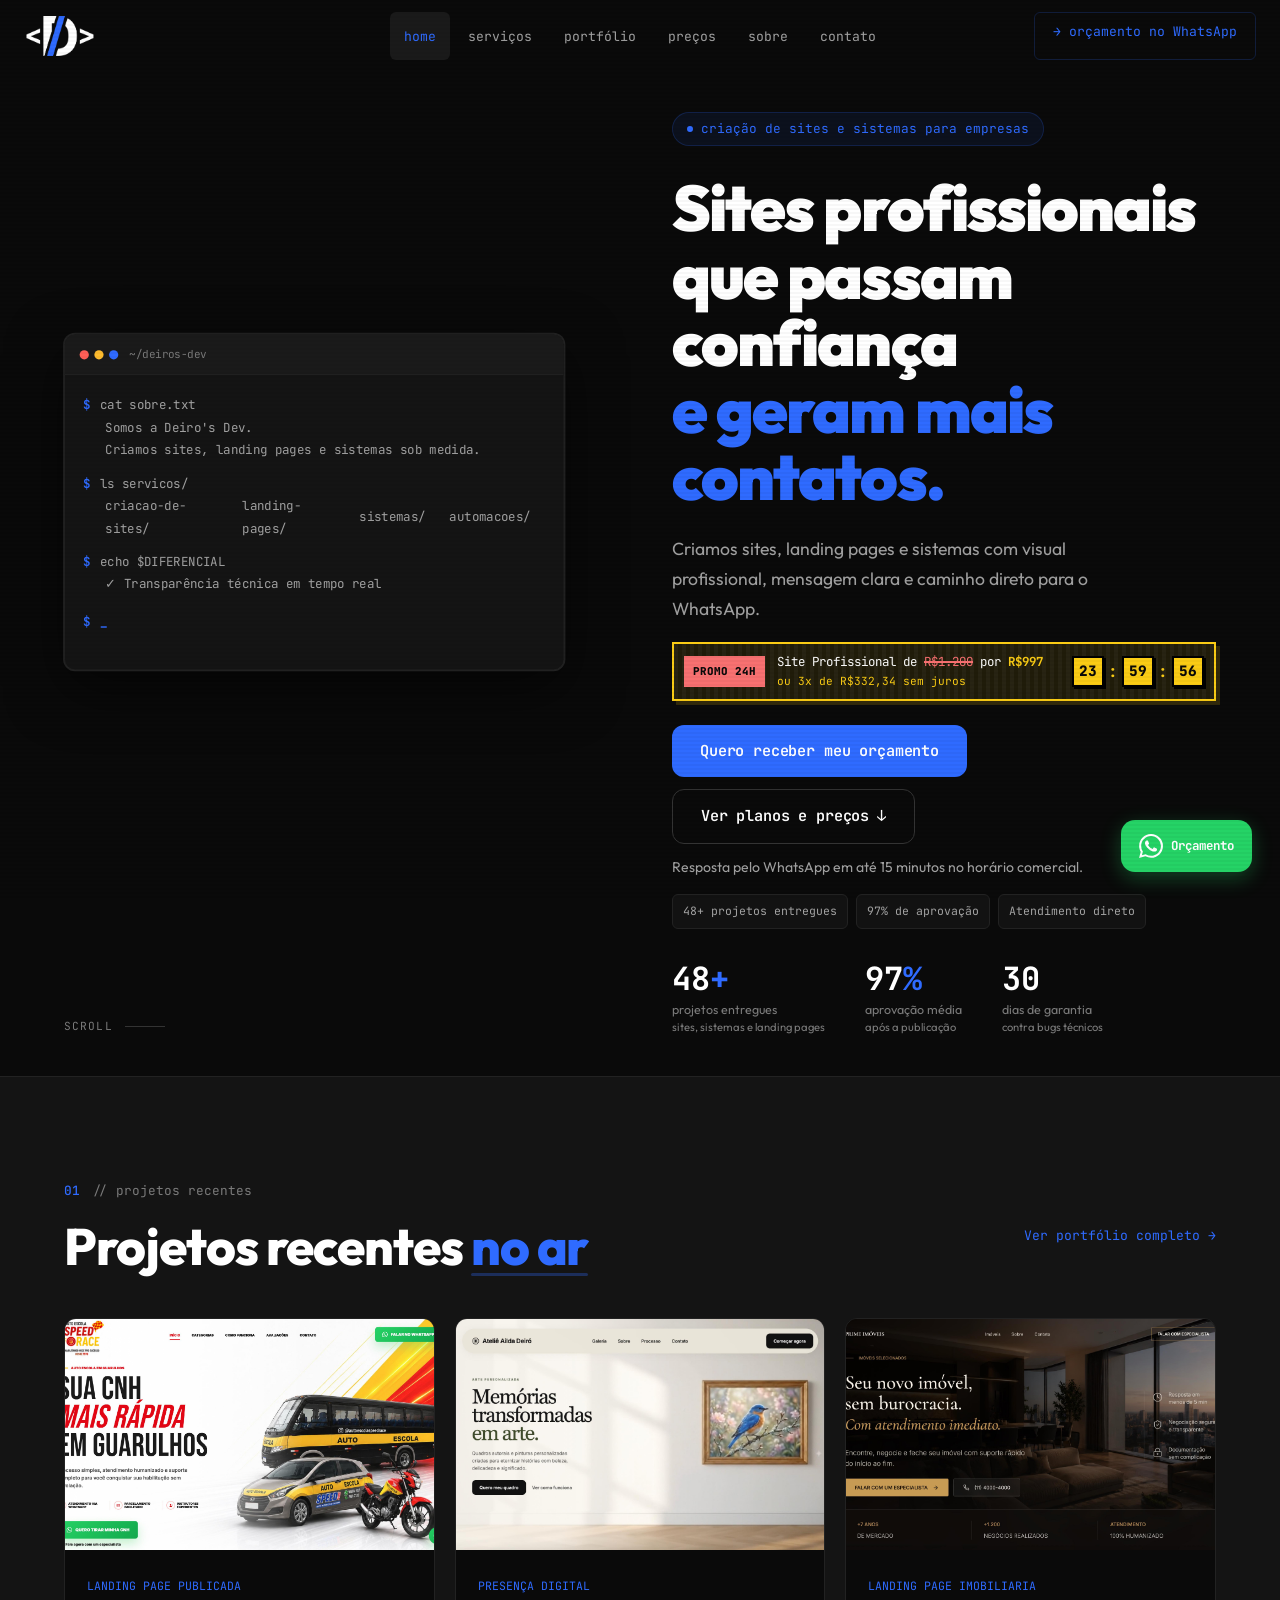
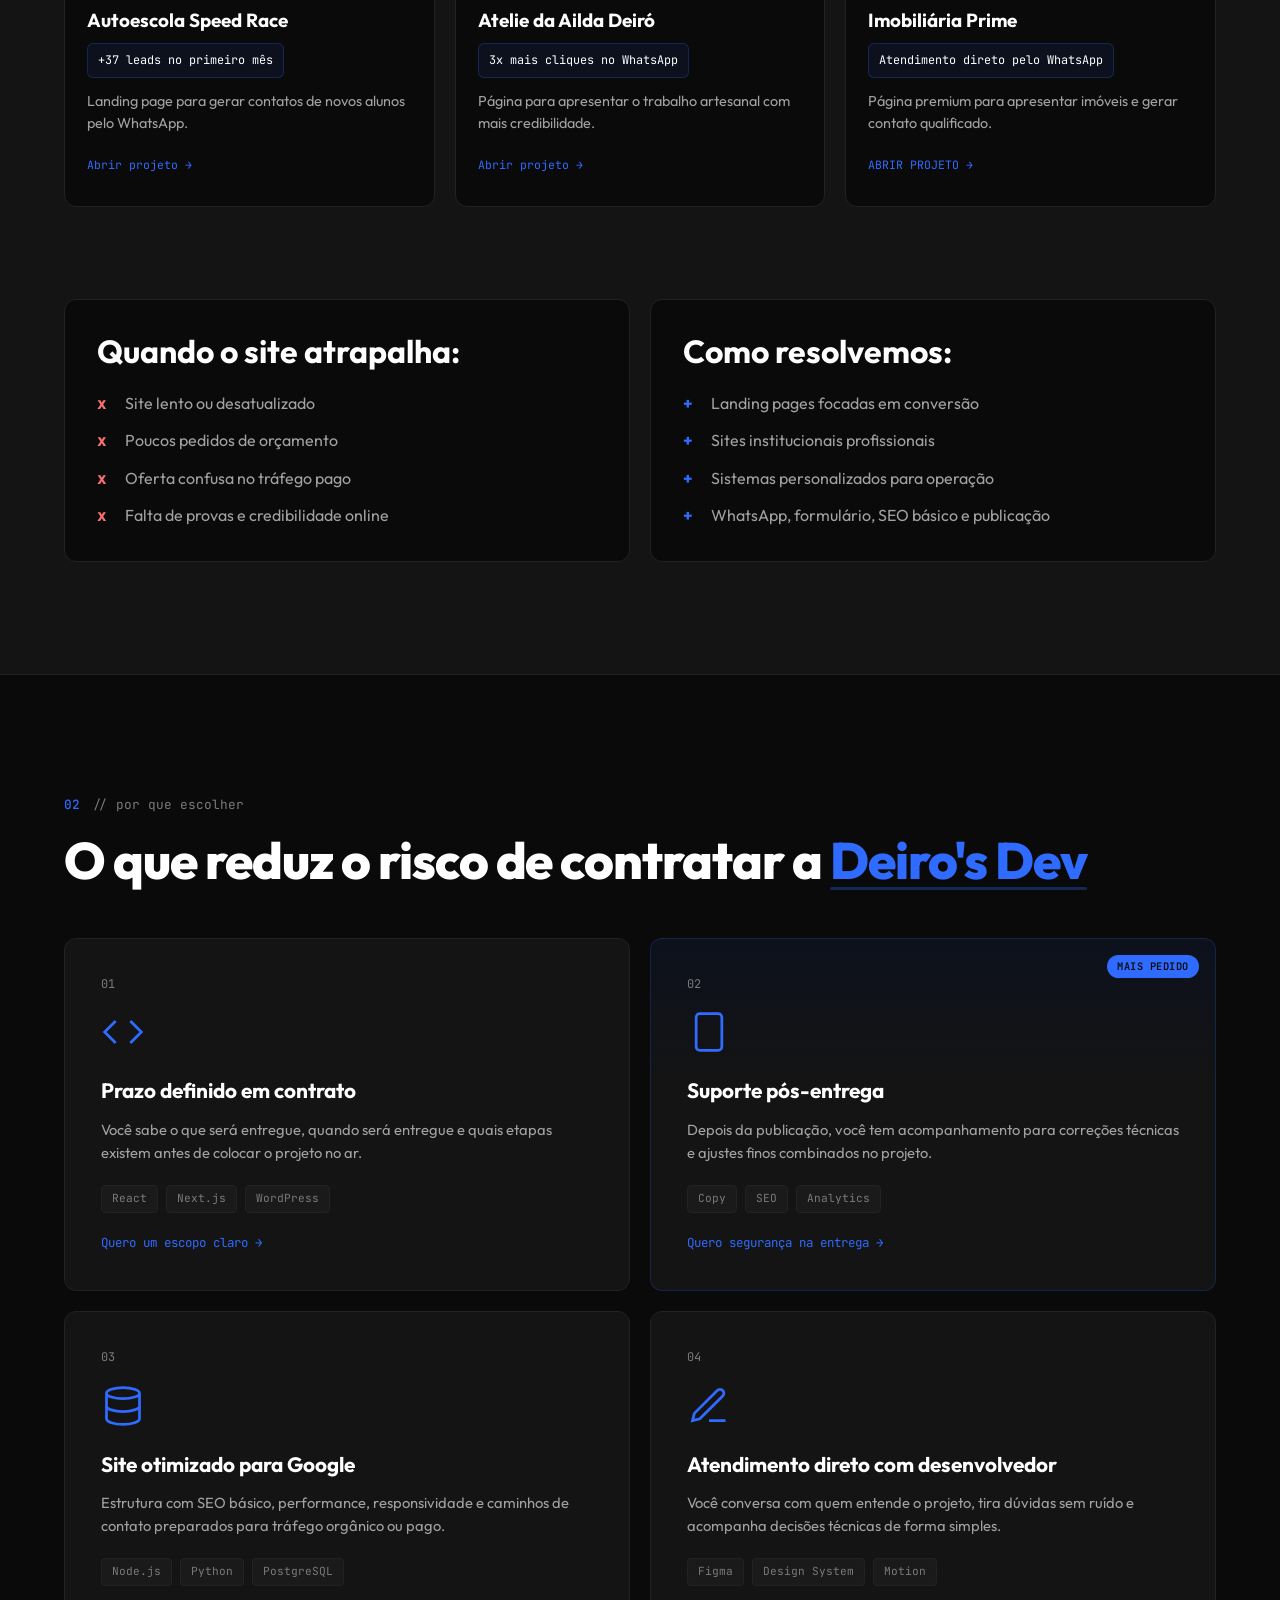
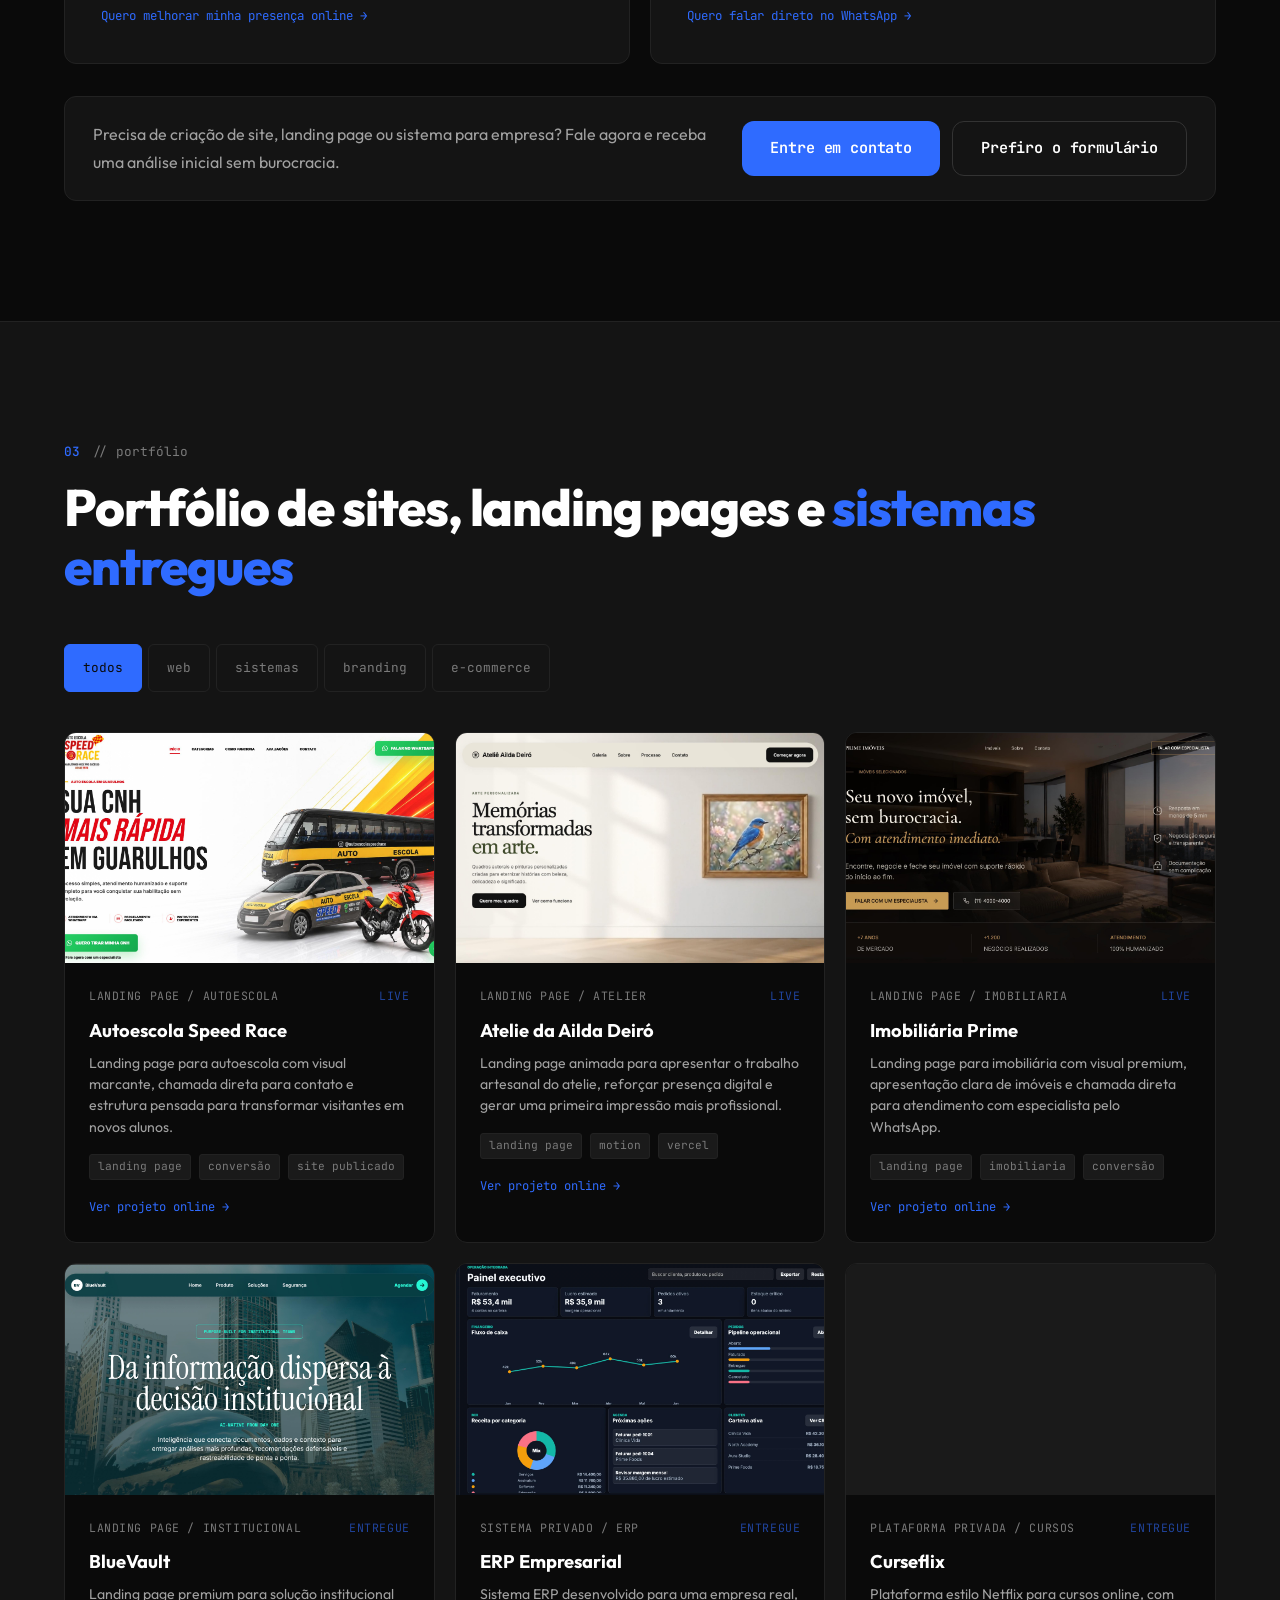
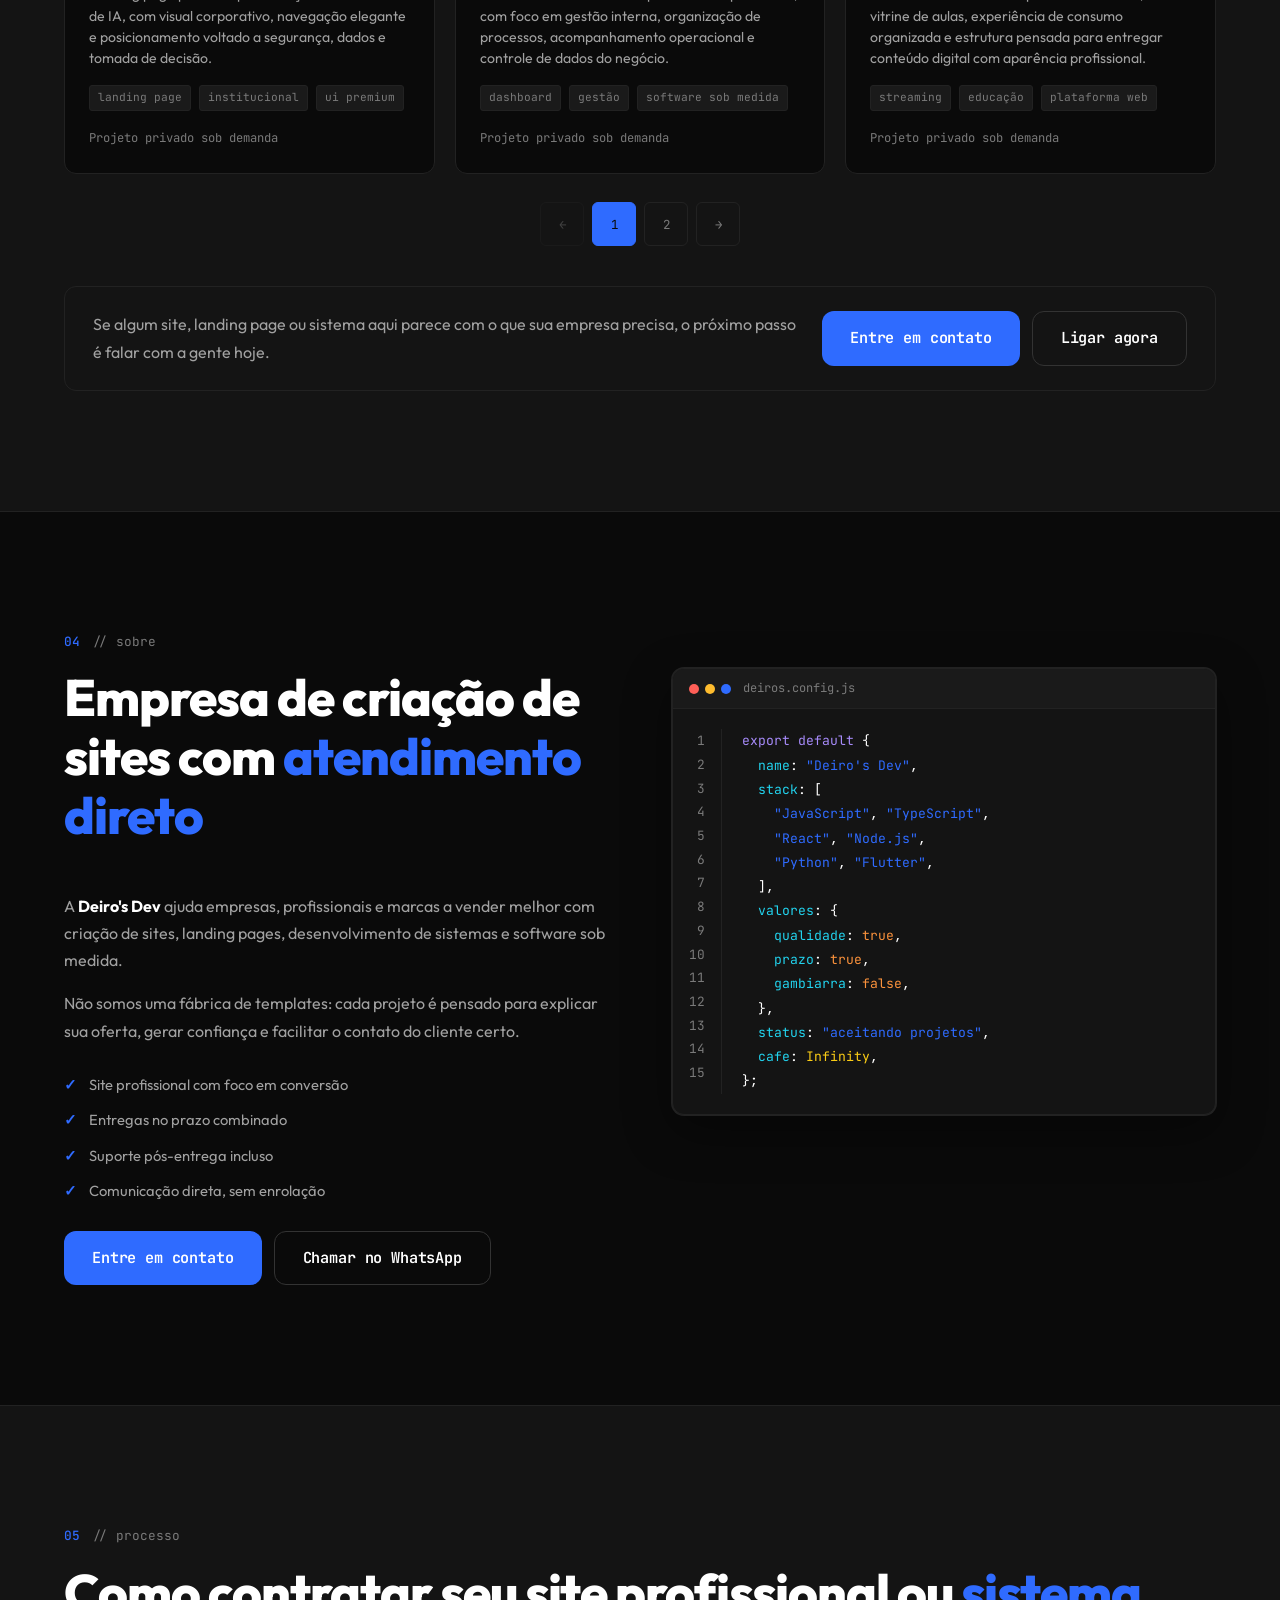
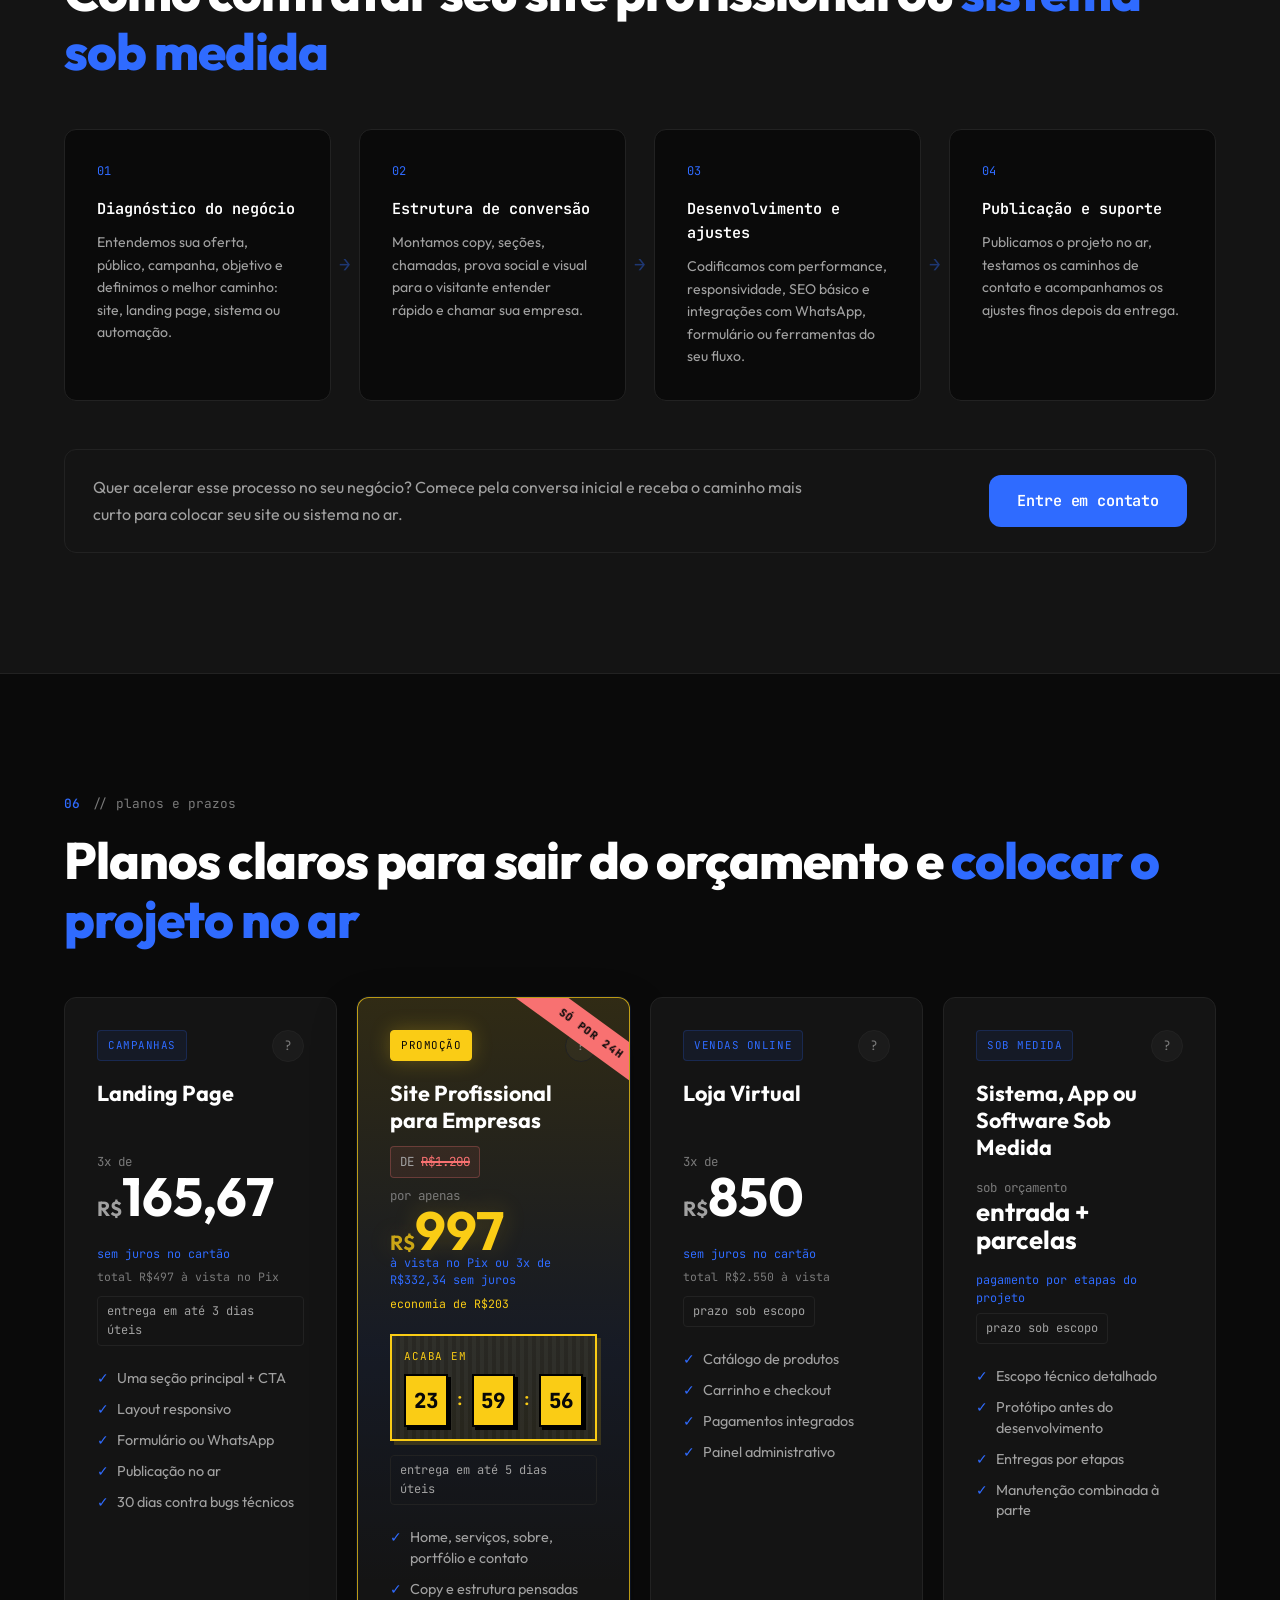
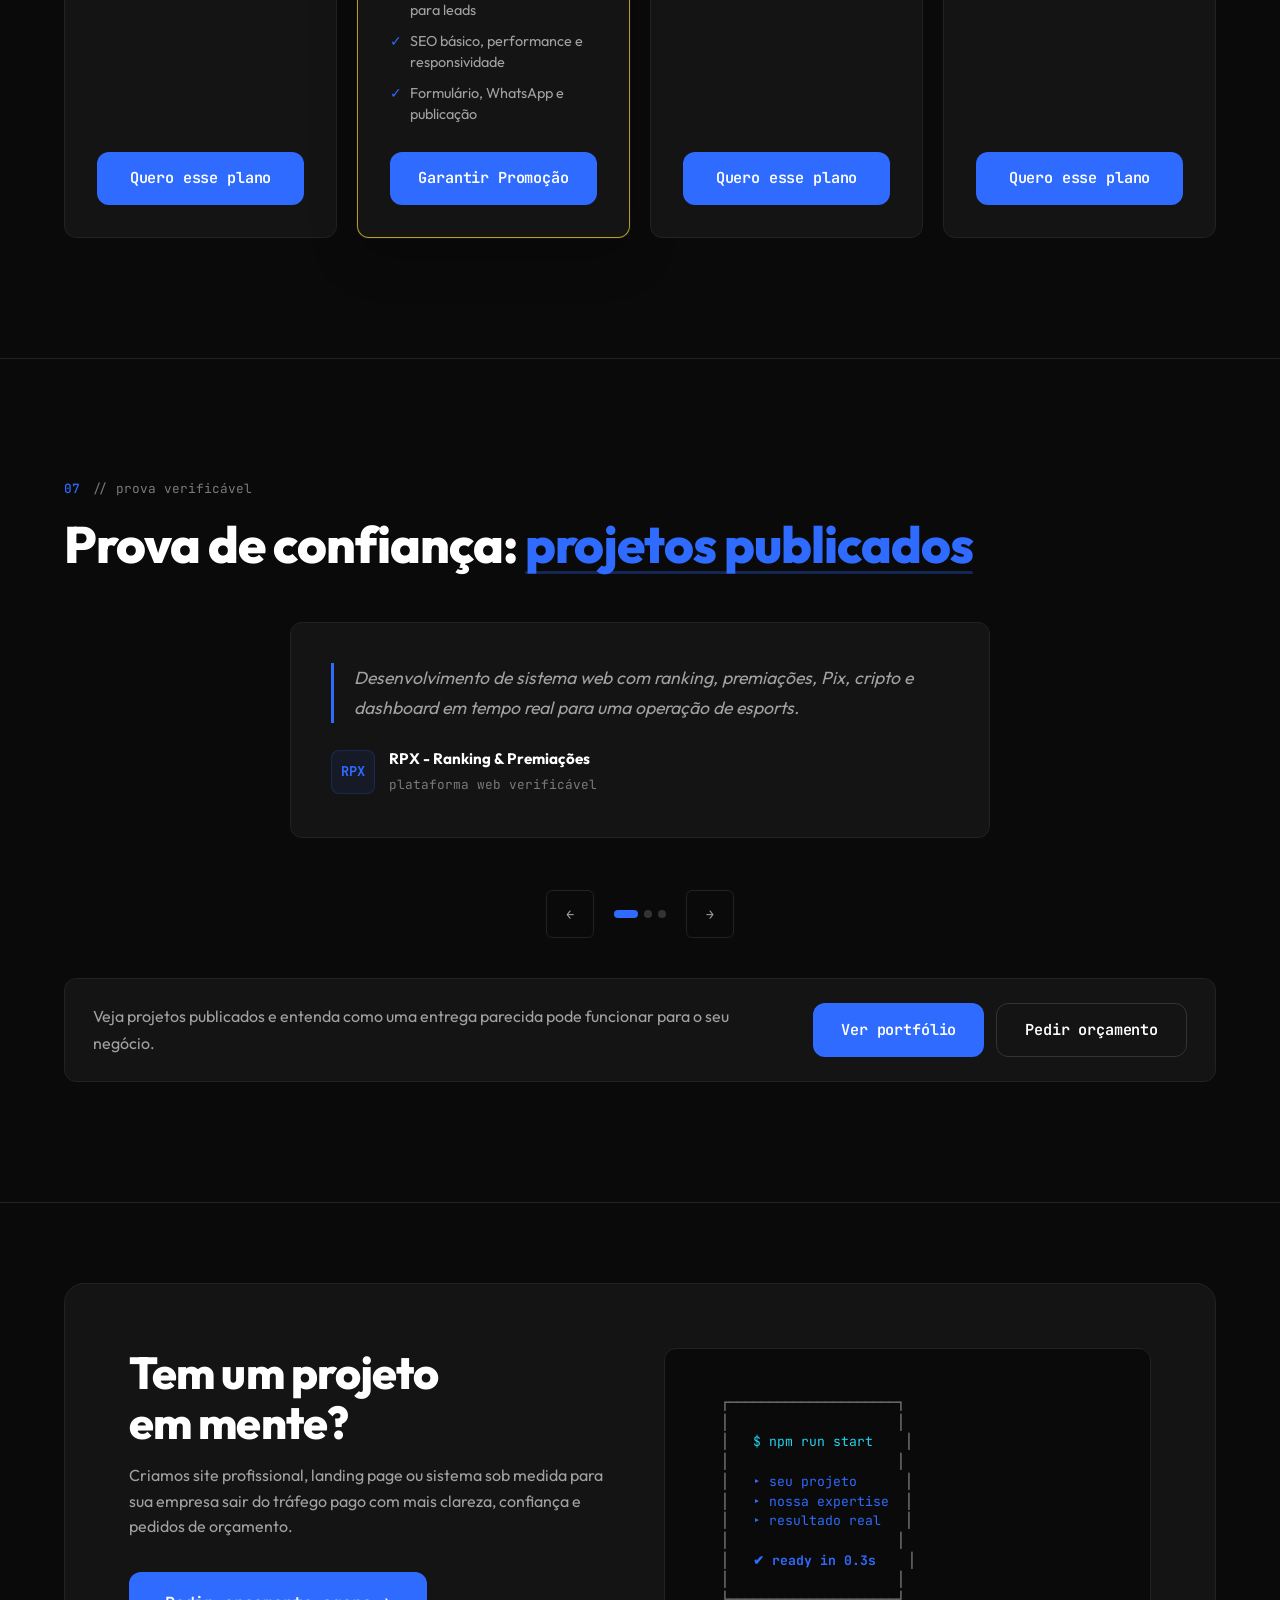
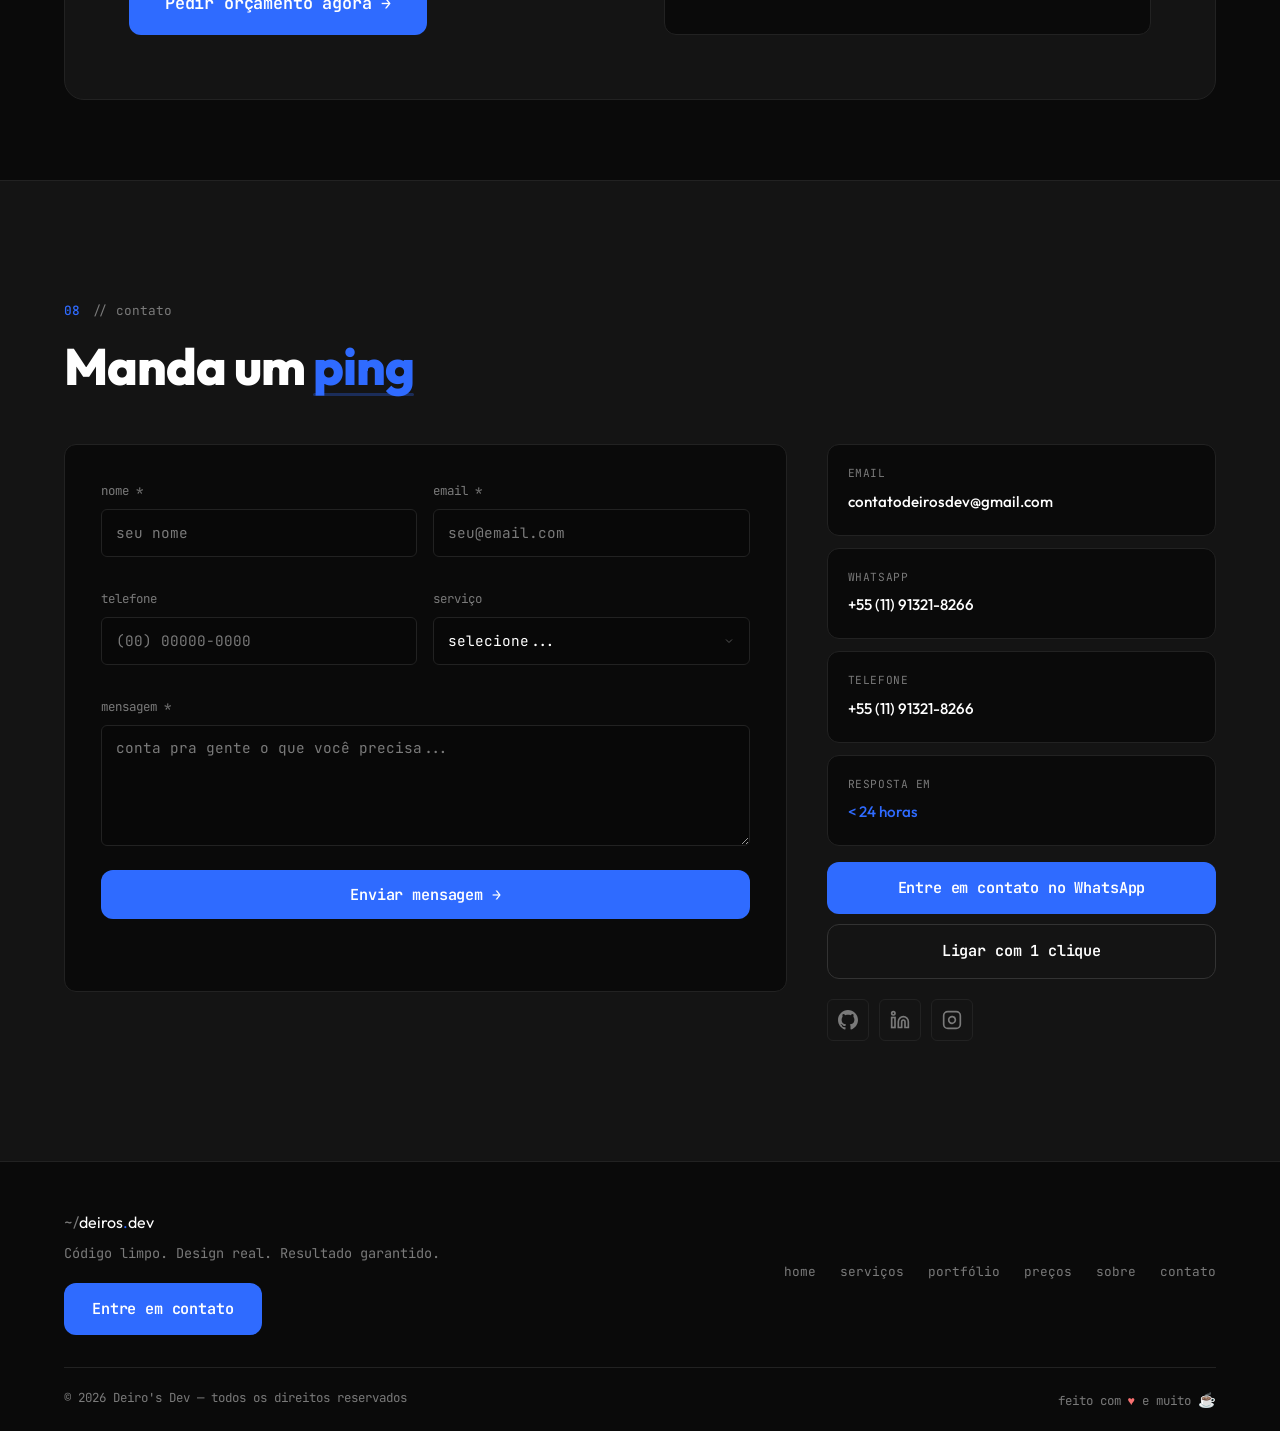
==== commit 12983747: "Add site promo and update landing page price" ====
--- a/index.html
+++ b/index.html
@@ -124,6 +124,16 @@
                     Criamos sites, landing pages e sistemas com visual profissional,
                     mensagem clara e caminho direto para o WhatsApp.
                 </p>
+                <a href="/precos/" class="hero-promo" aria-label="promoção de site profissional de 1.200 por 997 reais">
+                    <span class="hero-promo__badge">promo 24h</span>
+                    <span class="hero-promo__copy">
+                        Site Profissional de <s>R$1.200</s> por <strong>R$997</strong>
+                        <small>ou 3x de R$332,34 sem juros</small>
+                    </span>
+                    <span class="hero-promo__timer" data-promo-countdown>
+                        <span>24</span><b>:</b><span>00</span><b>:</b><span>00</span>
+                    </span>
+                </a>
                 <div class="hero__actions">
                     <a href="https://wa.me/5511913218266?text=Oi%2C%20quero%20um%20orcamento%20para%20site%2C%20landing%20page%20ou%20sistema." class="btn btn--primary" target="_blank" rel="noopener">
                         Quero receber meu orçamento
@@ -713,12 +723,12 @@
                         <button class="price-card__help" type="button" data-pricing-modal data-plan-title="Landing Page" data-plan-desc="Página estratégica para validar campanha, captar contatos e apresentar sua oferta sem precisar pagar tudo de uma vez." aria-label="Ver detalhes da Landing Page">?</button>
                     </div>
                     <h3>Landing Page</h3>
-                    <div class="price-card__price" aria-label="a partir de 3 vezes de 199 reais">
+                    <div class="price-card__price" aria-label="3 vezes de 165 reais e 67 centavos sem juros, total de 497 reais à vista">
                         <span class="price-card__installments">3x de</span>
-                        <strong><span>R$</span>199</strong>
+                        <strong><span>R$</span>165,67</strong>
                     </div>
                     <span class="price-card__note">sem juros no cartão</span>
-                    <span class="price-card__total">total R$597 à vista</span>
+                    <span class="price-card__total">total R$497 à vista no Pix</span>
                     <span class="price-card__time">entrega em até 3 dias úteis</span>
                     <ul class="price-card__list">
                         <li>Uma seção principal + CTA</li>
@@ -727,21 +737,31 @@
                         <li>Publicação no ar</li>
                         <li>30 dias contra bugs técnicos</li>
                     </ul>
-                    <a href="https://wa.me/5511913218266?text=Oi%2C%20quero%20receber%20um%20orcamento%20para%20uma%20landing%20page%20da%20Deiro%27s%20Dev." class="btn btn--primary" target="_blank" rel="noopener">Quero esse plano</a>
-                </article>
-
-                <article class="price-card price-card--featured" data-aos>
+                    <a href="https://wa.me/5511913218266?text=Oi%2C%20quero%20uma%20landing%20page%20por%20R%24497." class="btn btn--primary" target="_blank" rel="noopener">Quero esse plano</a>
+                </article>
+
+                <article class="price-card price-card--featured price-card--promo" data-aos>
                     <div class="price-card__top">
-                        <span class="price-card__tag">site completo</span>
+                        <span class="price-card__tag price-card__tag--promo">promoção</span>
                         <button class="price-card__help" type="button" data-pricing-modal data-plan-title="Site Profissional" data-plan-desc="Site institucional para empresa, profissional liberal ou marca que precisa explicar melhor o que faz e gerar pedidos de orçamento." aria-label="Ver detalhes do Site Profissional">?</button>
                     </div>
+                    <div class="price-card__promo-ribbon">só por 24h</div>
                     <h3>Site Profissional para Empresas</h3>
-                    <div class="price-card__price" aria-label="a partir de 3 vezes de 400 reais">
-                        <span class="price-card__installments">3x de</span>
-                        <strong><span>R$</span>400</strong>
-                    </div>
-                    <span class="price-card__note">sem juros no cartão</span>
-                    <span class="price-card__total">total R$1.200 à vista</span>
+                    <div class="price-card__old-price" aria-label="valor antigo 1.200 reais">
+                        de <s>R$1.200</s>
+                    </div>
+                    <div class="price-card__price" aria-label="promoção de 997 reais à vista ou 3 vezes de 332 reais e 34 centavos sem juros">
+                        <span class="price-card__installments">por apenas</span>
+                        <strong><span>R$</span>997</strong>
+                    </div>
+                    <span class="price-card__note">à vista no Pix ou 3x de R$332,34 sem juros</span>
+                    <span class="price-card__total price-card__total--save">economia de R$203</span>
+                    <div class="promo-countdown" aria-label="promoção acaba em 24 horas">
+                        <span class="promo-countdown__label">acaba em</span>
+                        <div class="promo-countdown__digits" data-promo-countdown>
+                            <span>24</span><b>:</b><span>00</span><b>:</b><span>00</span>
+                        </div>
+                    </div>
                     <span class="price-card__time">entrega em até 5 dias úteis</span>
                     <ul class="price-card__list">
                         <li>Home, serviços, sobre, portfólio e contato</li>
@@ -749,7 +769,7 @@
                         <li>SEO básico, performance e responsividade</li>
                         <li>Formulário, WhatsApp e publicação</li>
                     </ul>
-                    <a href="https://wa.me/5511913218266?text=Oi%2C%20quero%20um%20site%20profissional%20em%203x%20sem%20juros.%20Pode%20me%20explicar%3F" class="btn btn--primary" target="_blank" rel="noopener">Quero esse plano</a>
+                    <a href="https://wa.me/5511913218266?text=Oi%2C%20quero%20aproveitar%20a%20promocao%20do%20site%20profissional%20por%20R%24997." class="btn btn--primary" target="_blank" rel="noopener">Garantir Promoção</a>
                 </article>
 
                 <article class="price-card" data-aos>
@@ -1044,6 +1064,6 @@
         <span>Orçamento</span>
     </a>
 
-    <script src="script.js?v=20260531-trust-conversion"></script>
+    <script src="script.js?v=20260604-promo"></script>
 </body>
 </html>
--- a/styles.css
+++ b/styles.css
@@ -424,6 +424,78 @@
     margin-bottom: 18px;
     max-width: 480px;
 }
+.hero-promo {
+    display: grid;
+    grid-template-columns: auto minmax(0, 1fr) auto;
+    align-items: center;
+    gap: 12px;
+    max-width: 620px;
+    margin-bottom: 24px;
+    padding: 10px;
+    border: 2px solid var(--yellow);
+    background: linear-gradient(90deg, rgba(255, 255, 255, 0.035) 50%, transparent 50%) 0 0 / 8px 8px, rgba(250, 204, 21, 0.09);
+    box-shadow: 4px 4px 0 rgba(250, 204, 21, 0.16);
+    transition: transform var(--transition), box-shadow var(--transition);
+}
+.hero-promo:hover {
+    transform: translate(-2px, -2px);
+    box-shadow: 6px 6px 0 rgba(250, 204, 21, 0.2);
+}
+.hero-promo__badge {
+    padding: 7px 9px;
+    background: var(--red);
+    color: #090909;
+    font-family: var(--font-mono);
+    font-size: 0.68rem;
+    font-weight: 800;
+    text-transform: uppercase;
+}
+.hero-promo__copy {
+    min-width: 0;
+    color: var(--text);
+    font-family: var(--font-mono);
+    font-size: 0.78rem;
+    line-height: 1.35;
+}
+.hero-promo__copy small {
+    display: block;
+    margin-top: 3px;
+    color: var(--yellow);
+    font-size: 0.7rem;
+}
+.hero-promo__copy s {
+    color: var(--red);
+    text-decoration-thickness: 2px;
+}
+.hero-promo__copy strong,
+.hero-promo__copy b {
+    color: var(--yellow);
+}
+.hero-promo__timer,
+.promo-countdown__digits {
+    display: grid;
+    grid-template-columns: 1fr auto 1fr auto 1fr;
+    align-items: center;
+    gap: 4px;
+    font-family: var(--font-mono);
+}
+.hero-promo__timer span {
+    min-width: 30px;
+    padding: 6px 5px;
+    border: 2px solid #000;
+    background: var(--yellow);
+    color: #080808;
+    text-align: center;
+    font-size: 0.9rem;
+    font-weight: 800;
+    line-height: 1;
+    box-shadow: 2px 2px 0 #000;
+}
+.hero-promo__timer b,
+.promo-countdown__digits b {
+    color: var(--yellow);
+    line-height: 1;
+}
 .hero__microcopy {
     margin: -6px 0 16px;
     font-size: 0.88rem;
@@ -1252,6 +1324,28 @@
     text-transform: uppercase;
     letter-spacing: 0.05em;
 }
+.price-card__tag--promo {
+    color: #090909;
+    background: var(--yellow);
+    border-color: var(--yellow);
+    box-shadow: 0 0 20px rgba(250, 204, 21, 0.26);
+}
+.price-card__promo-ribbon {
+    position: absolute;
+    top: 20px;
+    right: -44px;
+    width: 164px;
+    padding: 7px 0;
+    background: var(--red);
+    color: #090909;
+    transform: rotate(36deg);
+    text-align: center;
+    font-family: var(--font-mono);
+    font-size: 0.68rem;
+    font-weight: 800;
+    text-transform: uppercase;
+    letter-spacing: 0.06em;
+}
 .price-card__help {
     width: 32px;
     height: 32px;
@@ -1288,6 +1382,31 @@
     font-family: var(--font-mono);
     margin-bottom: 10px;
     min-height: 92px;
+}
+.price-card--promo {
+    overflow: hidden;
+    border-color: rgba(250, 204, 21, 0.72);
+    background: linear-gradient(180deg, rgba(250, 204, 21, 0.12), rgba(47, 107, 255, 0.07) 42%, rgba(20, 20, 20, 0) 70%), var(--bg-raised);
+}
+.price-card--promo .price-card__price {
+    min-height: auto;
+    margin-bottom: 8px;
+}
+.price-card__old-price {
+    width: fit-content;
+    margin: -6px 0 8px;
+    padding: 5px 9px;
+    border: 1px solid rgba(248, 113, 113, 0.28);
+    border-radius: 4px;
+    color: var(--text-dim);
+    background: rgba(248, 113, 113, 0.08);
+    font-family: var(--font-mono);
+    font-size: 0.78rem;
+    text-transform: uppercase;
+}
+.price-card__old-price s {
+    color: var(--red);
+    text-decoration-thickness: 2px;
 }
 .price-card__installments {
     display: block;
@@ -1309,6 +1428,13 @@
     font-size: 0.38em;
     color: var(--text-dim);
 }
+.price-card--promo .price-card__price strong {
+    color: var(--yellow);
+    text-shadow: 0 0 24px rgba(250, 204, 21, 0.22);
+}
+.price-card--promo .price-card__price strong span {
+    color: rgba(250, 204, 21, 0.78);
+}
 .price-card__price--custom strong {
     max-width: 220px;
     font-size: clamp(1.45rem, 2vw, 1.8rem);
@@ -1332,6 +1458,38 @@
 }
 .price-card__total--save {
     color: var(--yellow);
+}
+.promo-countdown {
+    display: grid;
+    gap: 8px;
+    margin: 12px 0 14px;
+    padding: 12px;
+    border: 2px solid var(--yellow);
+    background: linear-gradient(90deg, rgba(255, 255, 255, 0.035) 50%, transparent 50%) 0 0 / 8px 8px, rgba(250, 204, 21, 0.08);
+    box-shadow: 4px 4px 0 rgba(250, 204, 21, 0.16);
+}
+.promo-countdown__label {
+    font-family: var(--font-mono);
+    font-size: 0.68rem;
+    color: var(--yellow);
+    text-transform: uppercase;
+    letter-spacing: 0.08em;
+}
+.promo-countdown__digits {
+    gap: 7px;
+}
+.promo-countdown__digits span {
+    display: inline-flex;
+    align-items: center;
+    justify-content: center;
+    min-height: 42px;
+    padding: 8px 6px;
+    border: 2px solid #000;
+    background: var(--yellow);
+    color: #080808;
+    font-size: 1.3rem;
+    font-weight: 800;
+    box-shadow: 3px 3px 0 #000;
 }
 .price-card__time {
     display: inline-flex;
@@ -2097,6 +2255,14 @@
         flex-direction: column;
         align-items: stretch;
     }
+    .hero-promo {
+        grid-template-columns: 1fr;
+        align-items: stretch;
+        gap: 10px;
+    }
+    .hero-promo__timer {
+        justify-self: start;
+    }
     .terminal__body {
         min-height: auto;
         font-size: 0.72rem;
@@ -2150,6 +2316,16 @@
     .cta__inner {
         padding: 24px;
     }
+    .price-card__promo-ribbon {
+        top: 18px;
+        right: -48px;
+        width: 156px;
+        font-size: 0.62rem;
+    }
+    .promo-countdown__digits span {
+        min-height: 38px;
+        font-size: 1.05rem;
+    }
     .svc-card {
         padding: 24px 20px;
     }
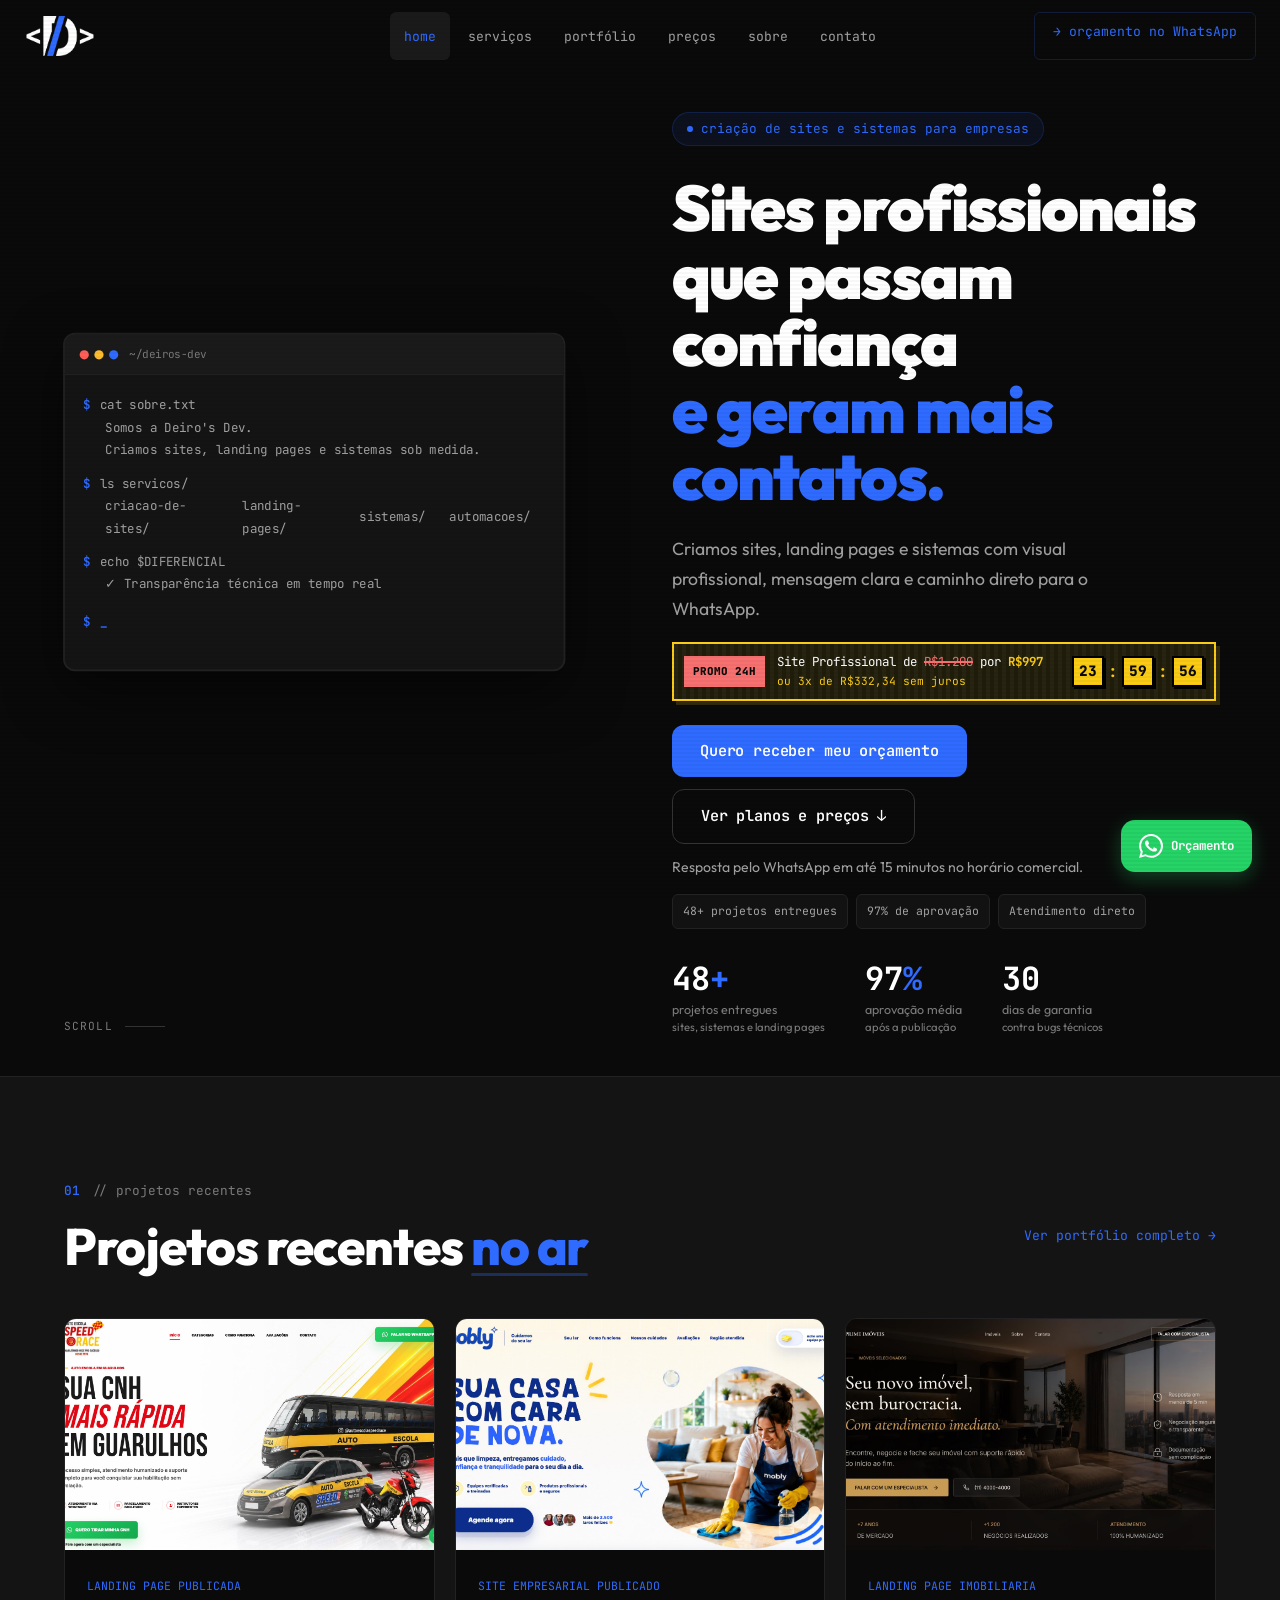
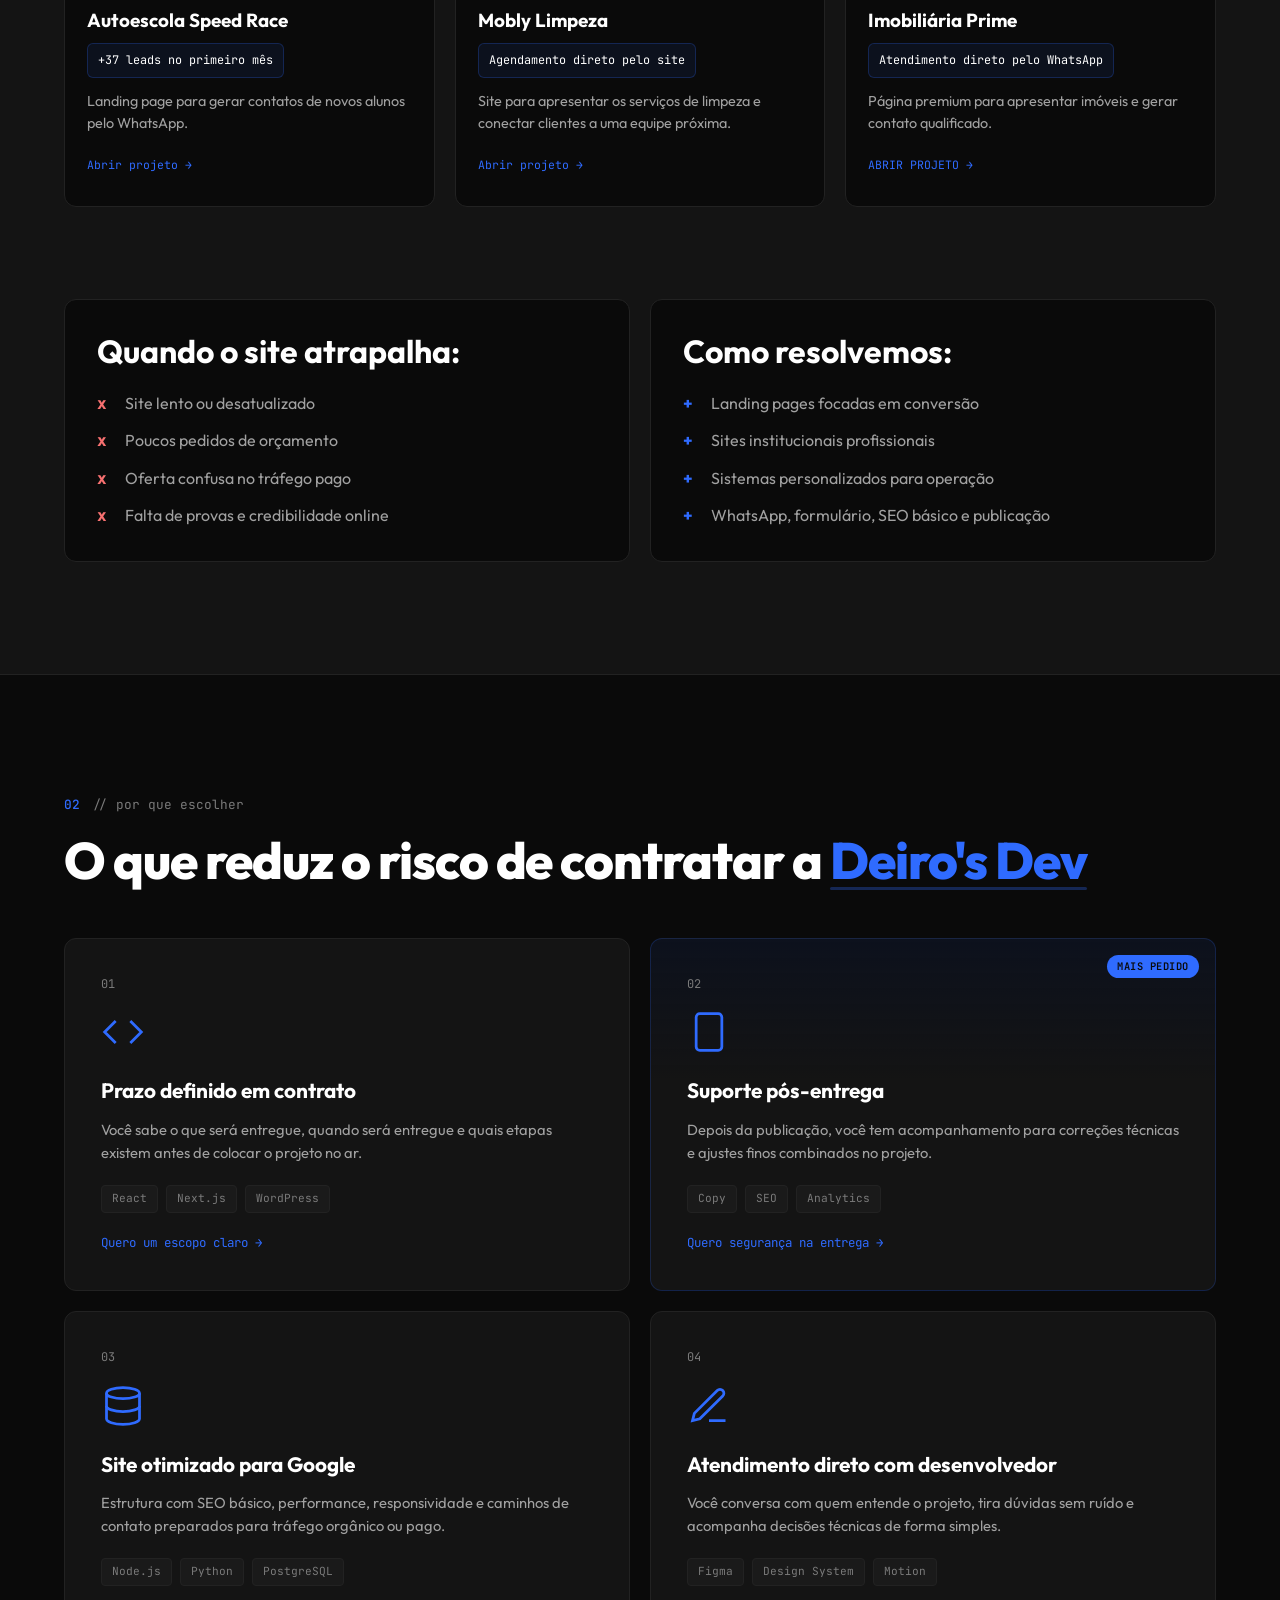
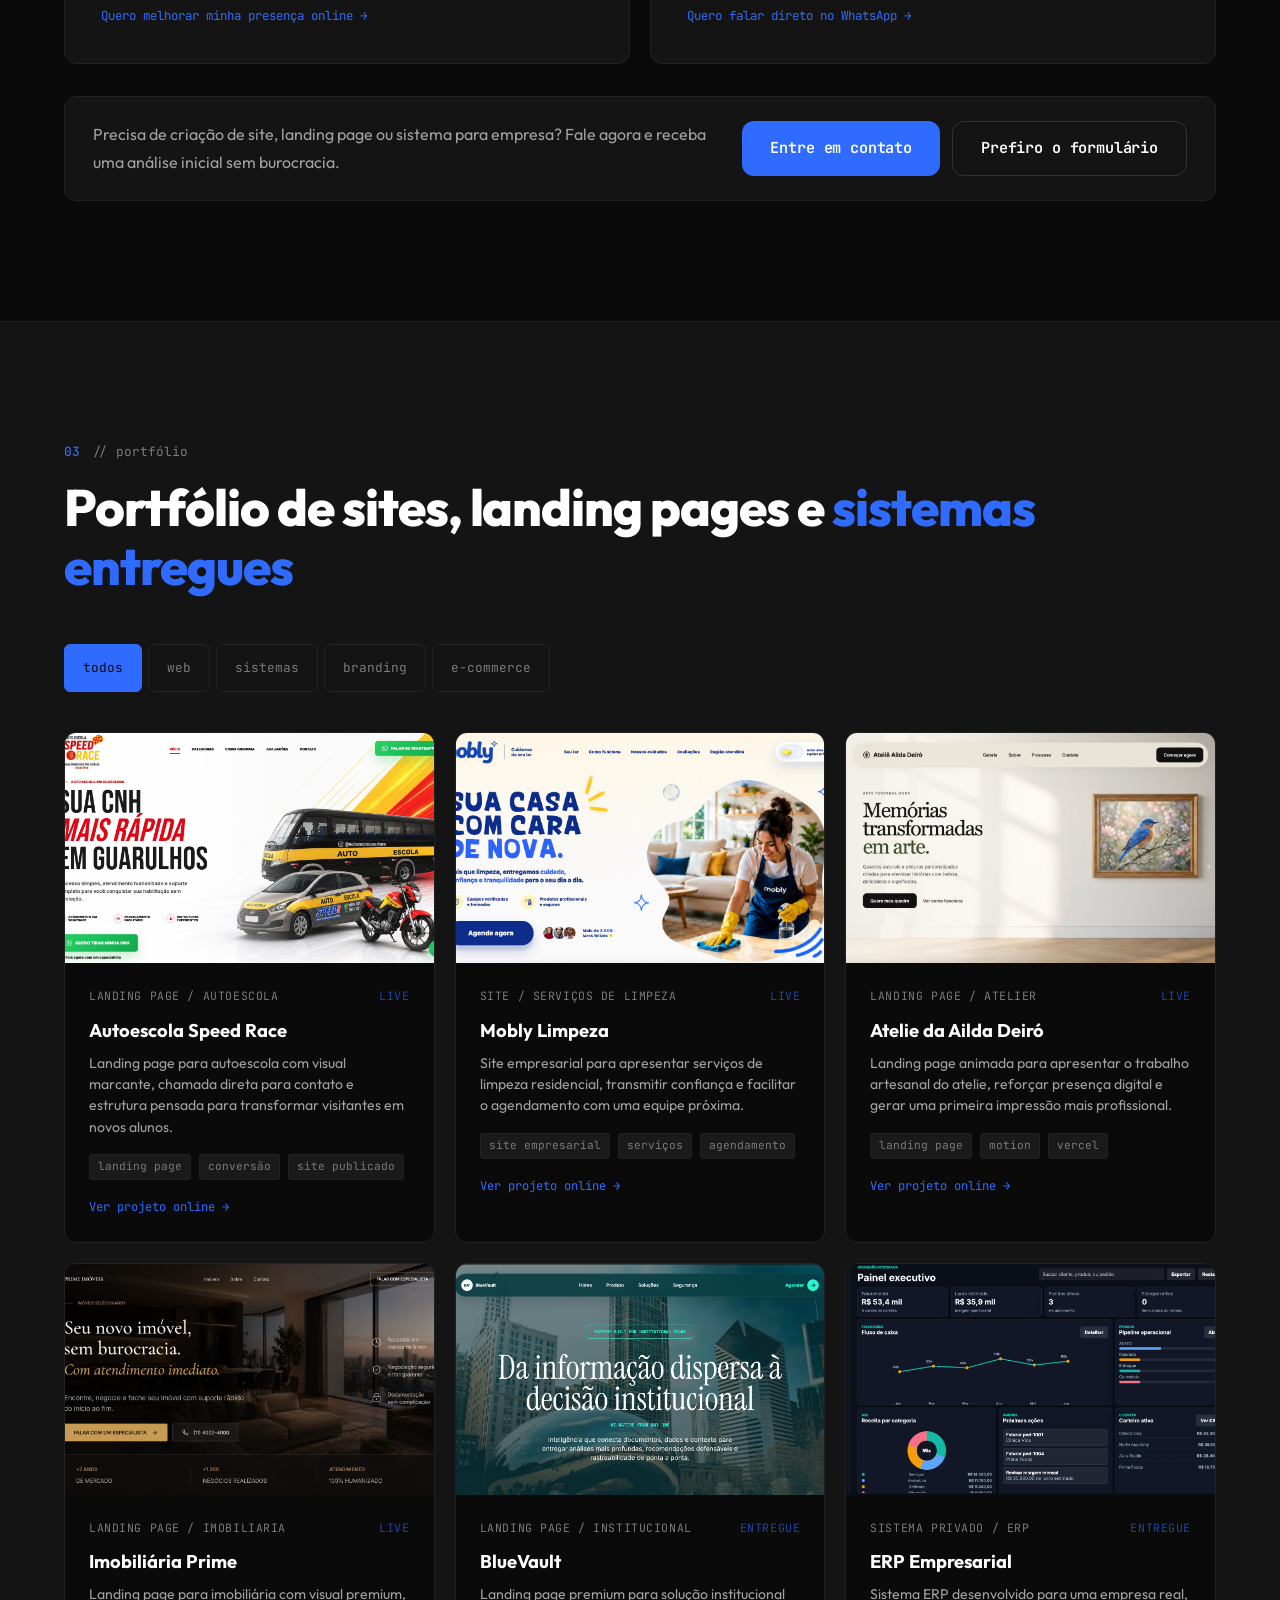
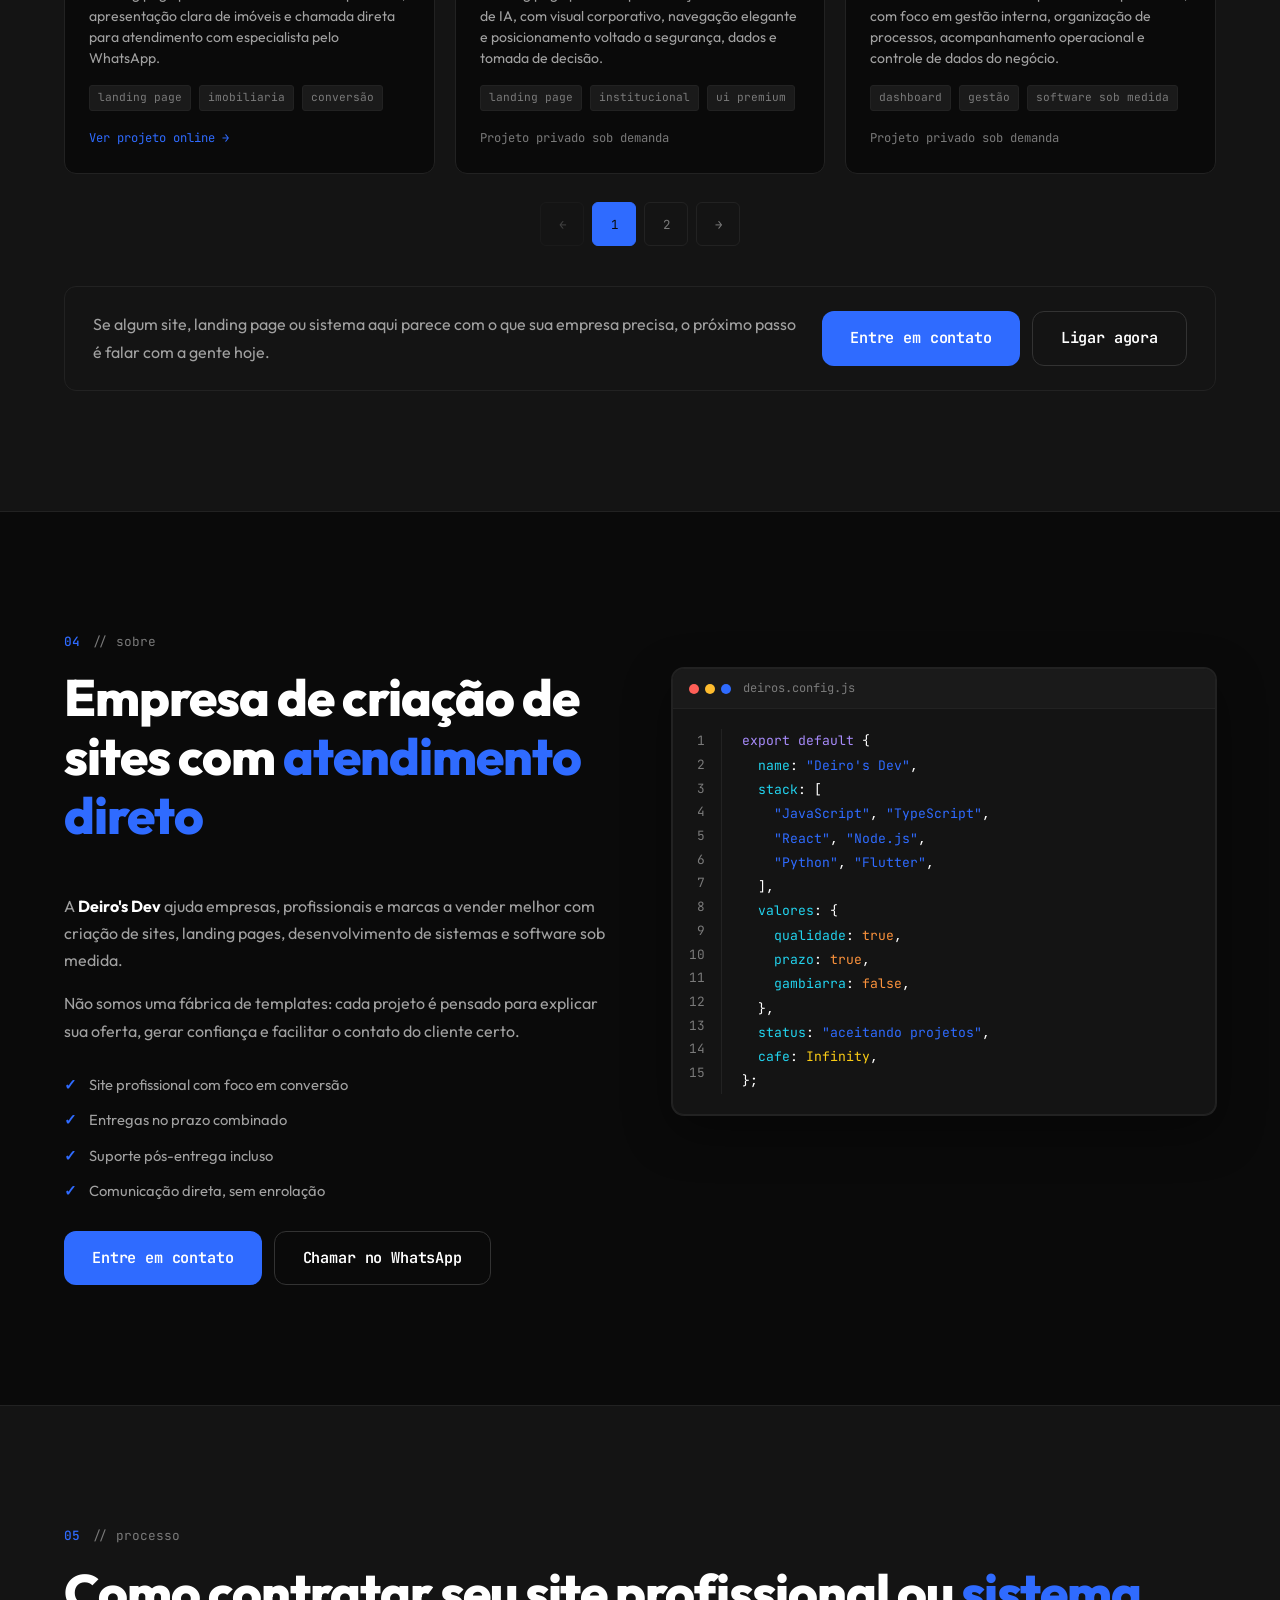
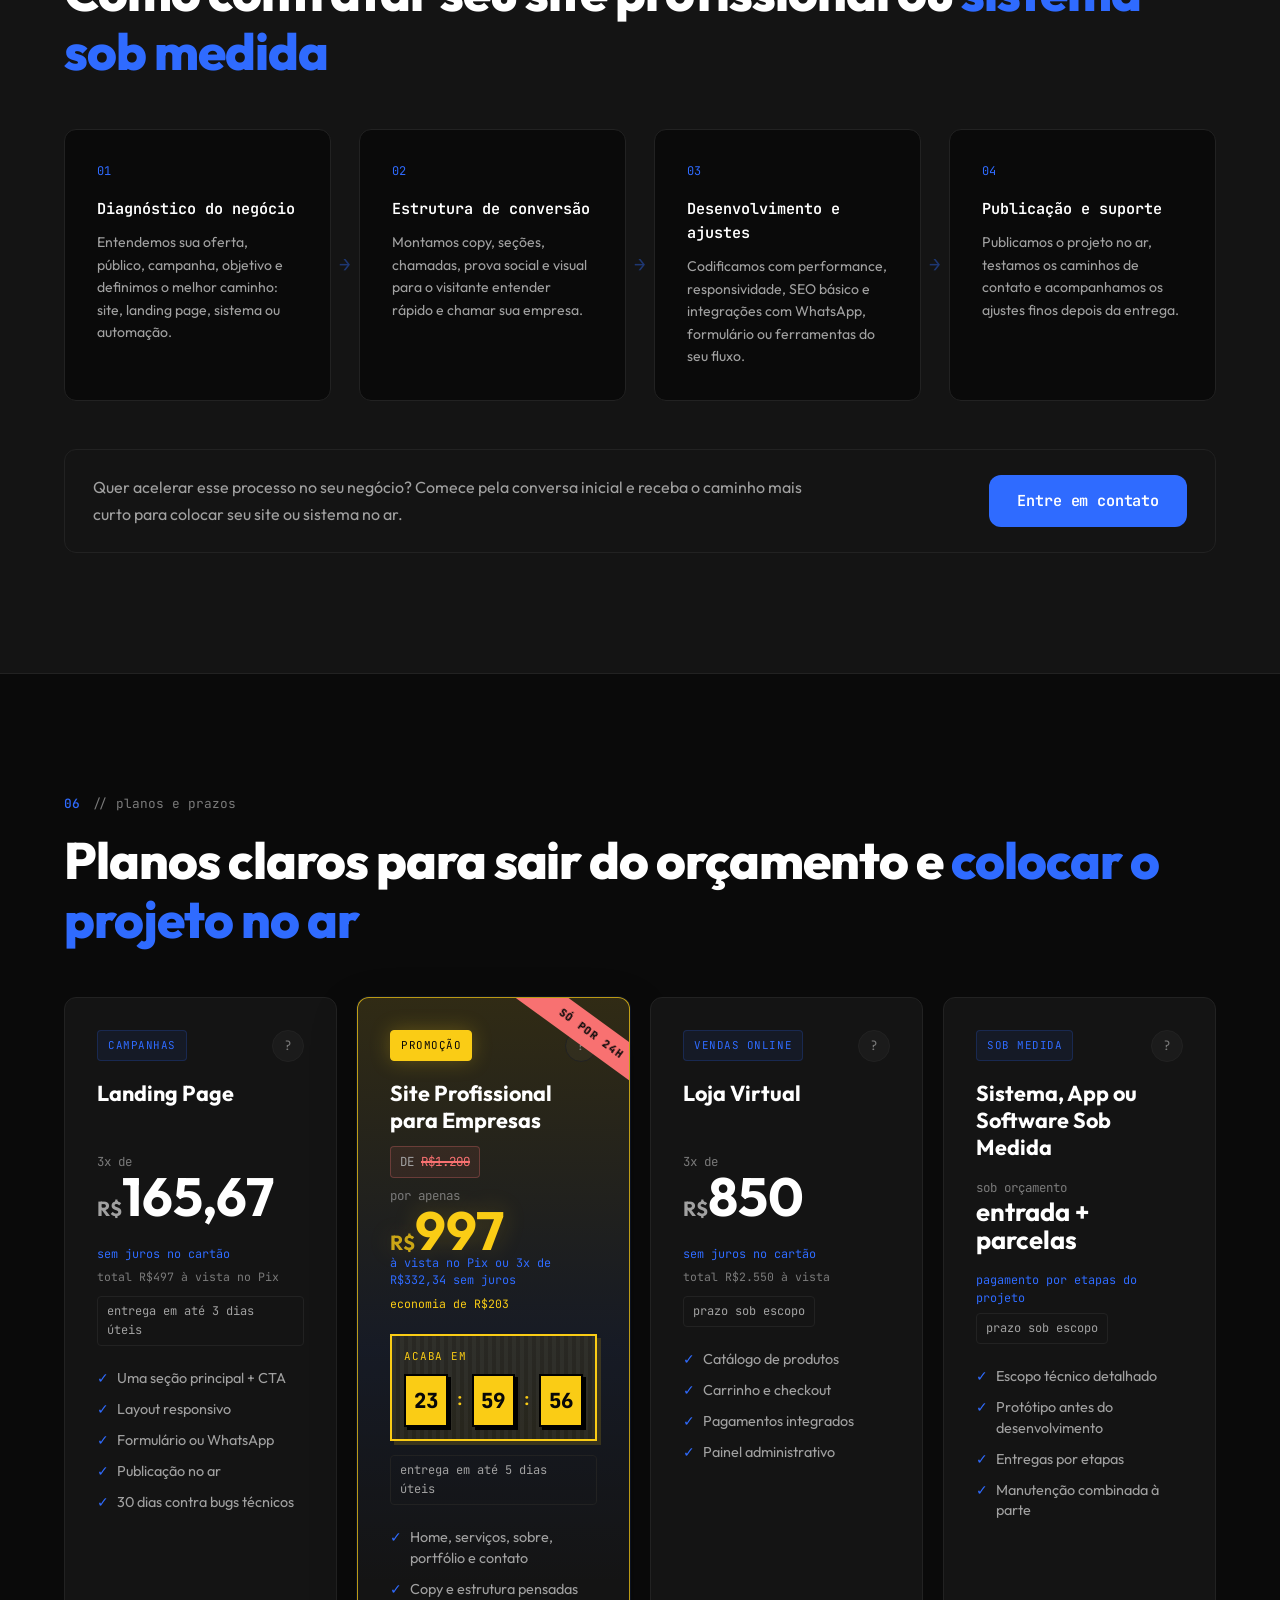
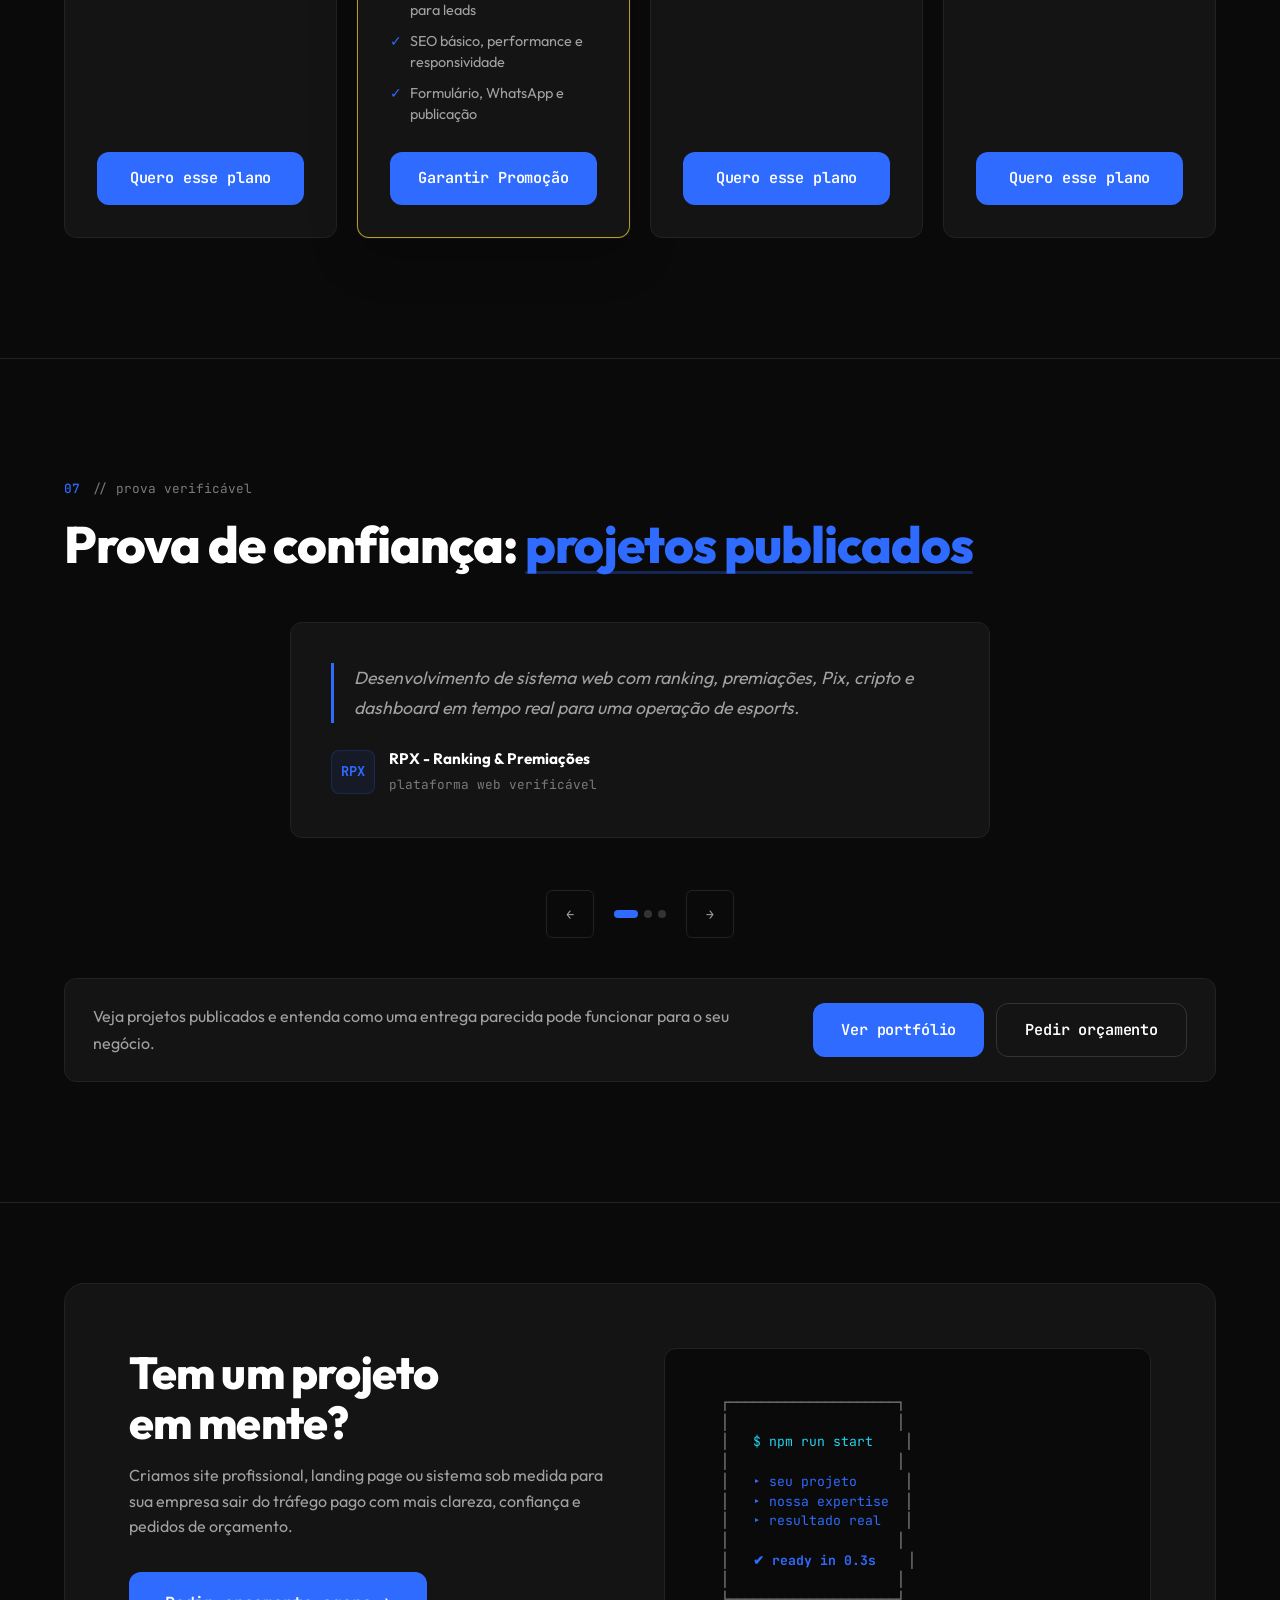
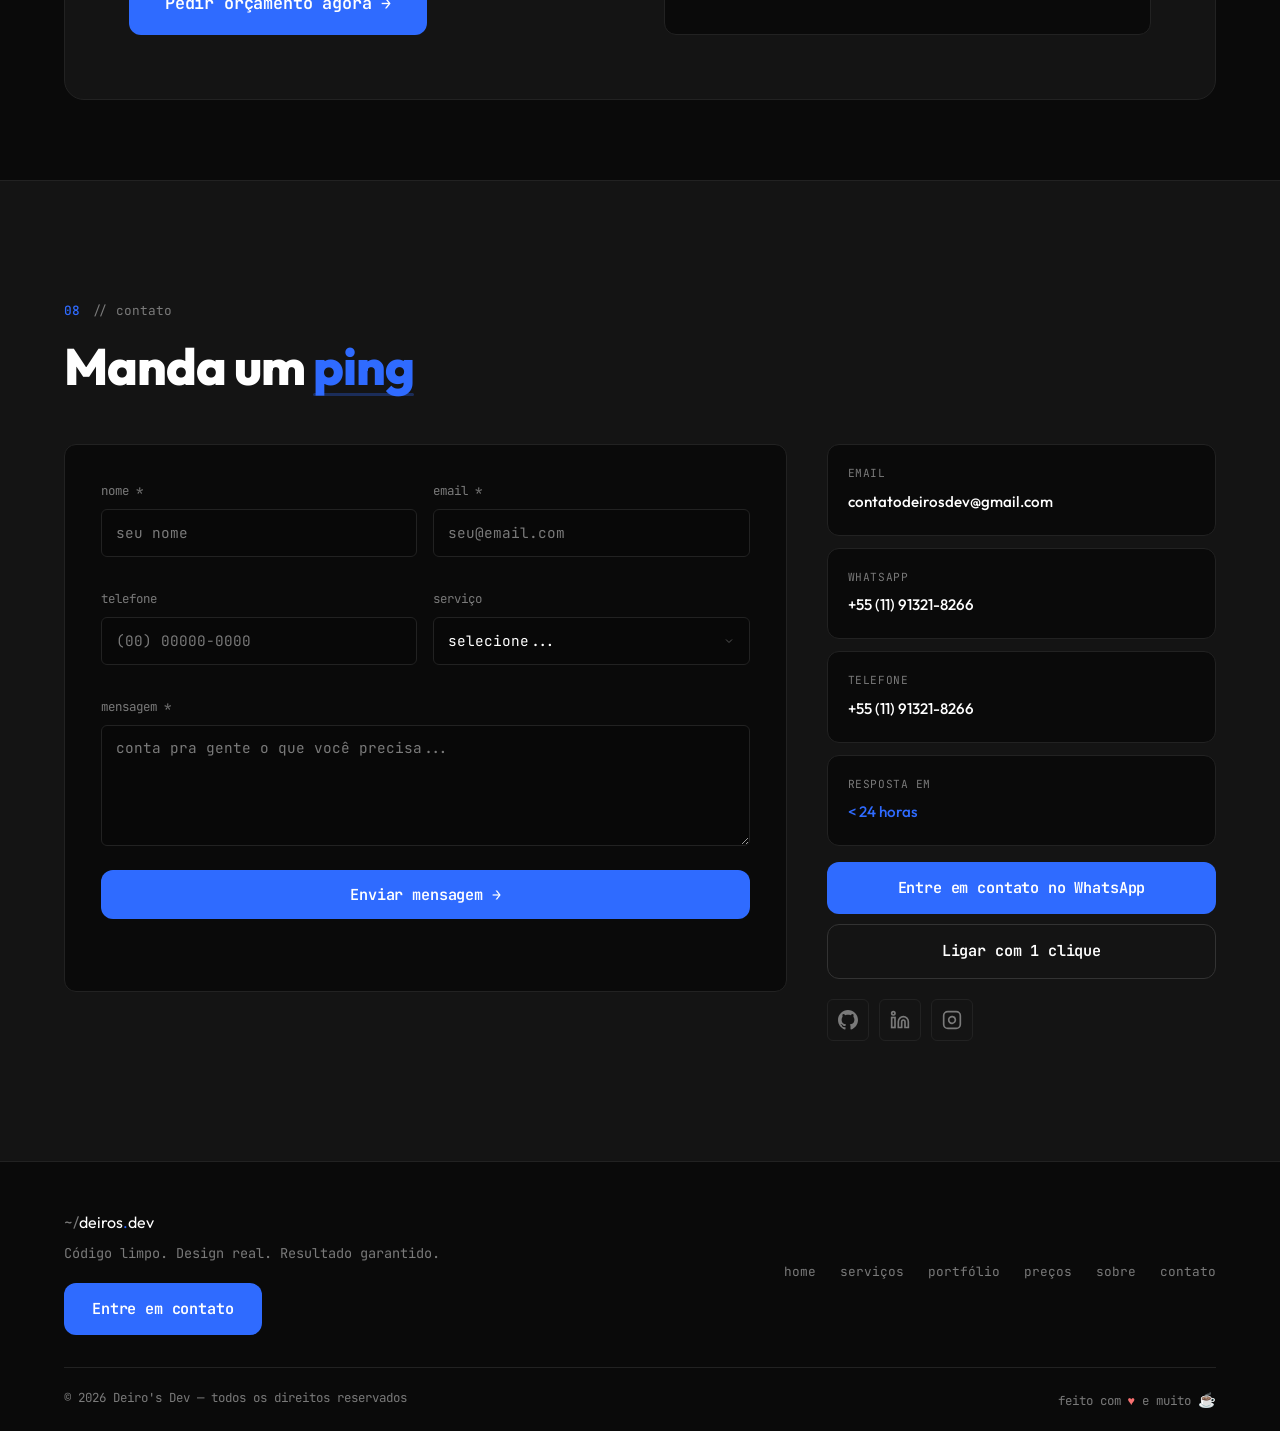
==== commit 36422395: "Add Mobly cleaning website to portfolio" ====
--- a/index.html
+++ b/index.html
@@ -196,13 +196,13 @@
                     </div>
                 </article>
                 <article class="featured-case">
-                    <img src="assets/atelie-ailda-deiro.jpeg" alt="Landing page do Atelie da Ailda Deiro" loading="lazy" decoding="async">
+                    <img src="assets/mobly.jpeg" alt="Site da empresa de limpeza Mobly" loading="lazy" decoding="async">
                     <div class="featured-case__body">
-                        <span>presença digital</span>
-                        <h3>Atelie da Ailda Deiró</h3>
-                        <div class="featured-case__stat">3x mais cliques no WhatsApp</div>
-                        <p>Página para apresentar o trabalho artesanal com mais credibilidade.</p>
-                        <a href="https://atelie-sigma.vercel.app" target="_blank" rel="noopener">Abrir projeto →</a>
+                        <span>site empresarial publicado</span>
+                        <h3>Mobly Limpeza</h3>
+                        <div class="featured-case__stat">Agendamento direto pelo site</div>
+                        <p>Site para apresentar os serviços de limpeza e conectar clientes a uma equipe próxima.</p>
+                        <a href="https://mobly-drab.vercel.app" target="_blank" rel="noopener">Abrir projeto →</a>
                     </div>
                 </article>
                 <a class="featured-case featured-case--link" href="https://imobiliriaria-prime.vercel.app" target="_blank" rel="noopener" aria-label="Abrir projeto Imobiliária Prime">
@@ -367,6 +367,30 @@
                 <!-- Project 2 -->
                 <article class="project" data-category="web" data-aos>
                     <div class="project__preview">
+                        <img src="assets/mobly.jpeg" alt="Site da empresa de limpeza Mobly" loading="lazy" decoding="async">
+                        <a href="https://mobly-drab.vercel.app" target="_blank" rel="noopener" class="project__overlay">
+                            <span class="project__overlay-text">visitar projeto →</span>
+                        </a>
+                    </div>
+                    <div class="project__info">
+                        <div class="project__meta">
+                            <span class="project__cat">site / serviços de limpeza</span>
+                            <span class="project__year">live</span>
+                        </div>
+                        <h3 class="project__title">Mobly Limpeza</h3>
+                        <p class="project__desc">Site empresarial para apresentar serviços de limpeza residencial, transmitir confiança e facilitar o agendamento com uma equipe próxima.</p>
+                        <div class="project__tech">
+                            <code>site empresarial</code>
+                            <code>serviços</code>
+                            <code>agendamento</code>
+                        </div>
+                        <a href="https://mobly-drab.vercel.app" target="_blank" rel="noopener" class="project__cta">Ver projeto online →</a>
+                    </div>
+                </article>
+
+                <!-- Project 3 -->
+                <article class="project" data-category="web" data-aos>
+                    <div class="project__preview">
                         <img src="assets/atelie-ailda-deiro.jpeg" alt="Atelie da Ailda Deiro" loading="lazy" decoding="async">
                         <a href="https://atelie-sigma.vercel.app" target="_blank" rel="noopener" class="project__overlay">
                             <span class="project__overlay-text">visitar projeto →</span>
@@ -388,7 +412,7 @@
                     </div>
                 </article>
 
-                <!-- Project 3 -->
+                <!-- Project 4 -->
                 <article class="project" data-category="web" data-aos>
                     <div class="project__preview">
                         <img src="assets/prime imoveis.jpeg" alt="Imobiliaria Prime landing page" loading="lazy" decoding="async">
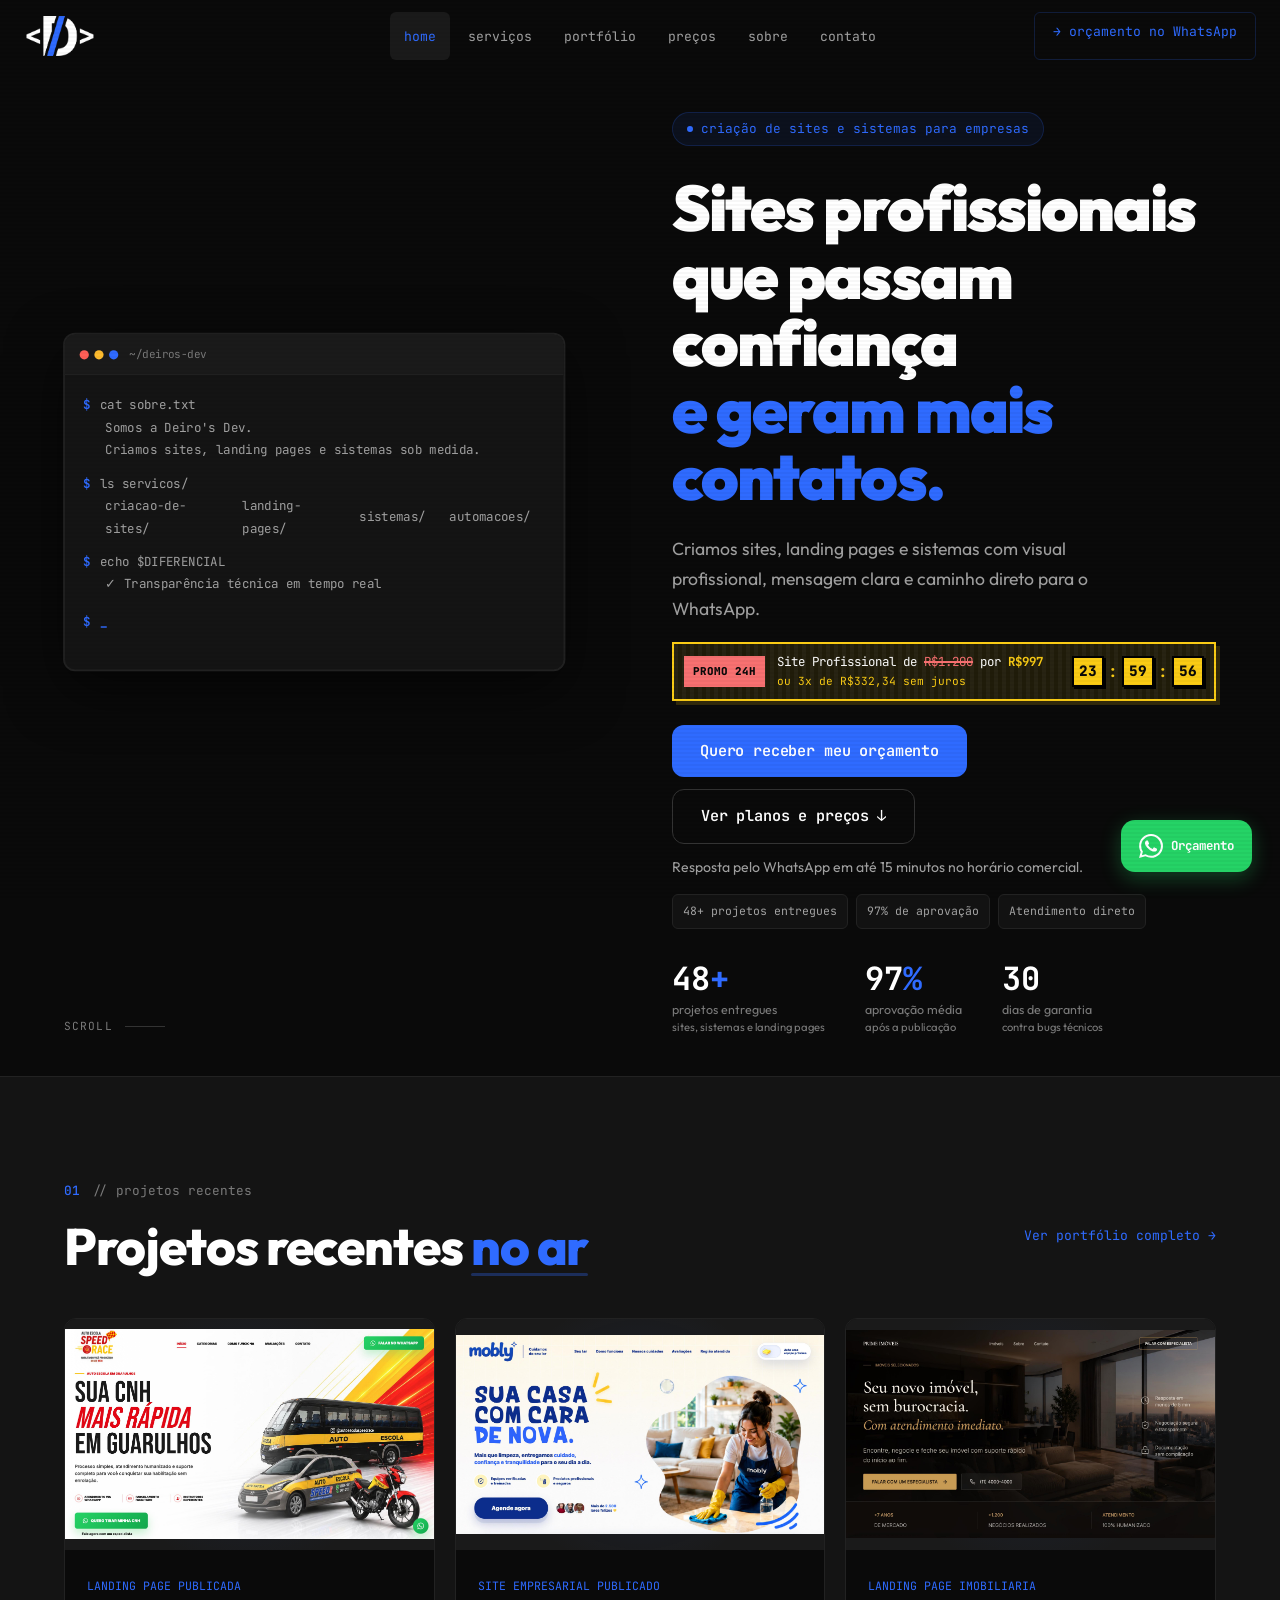
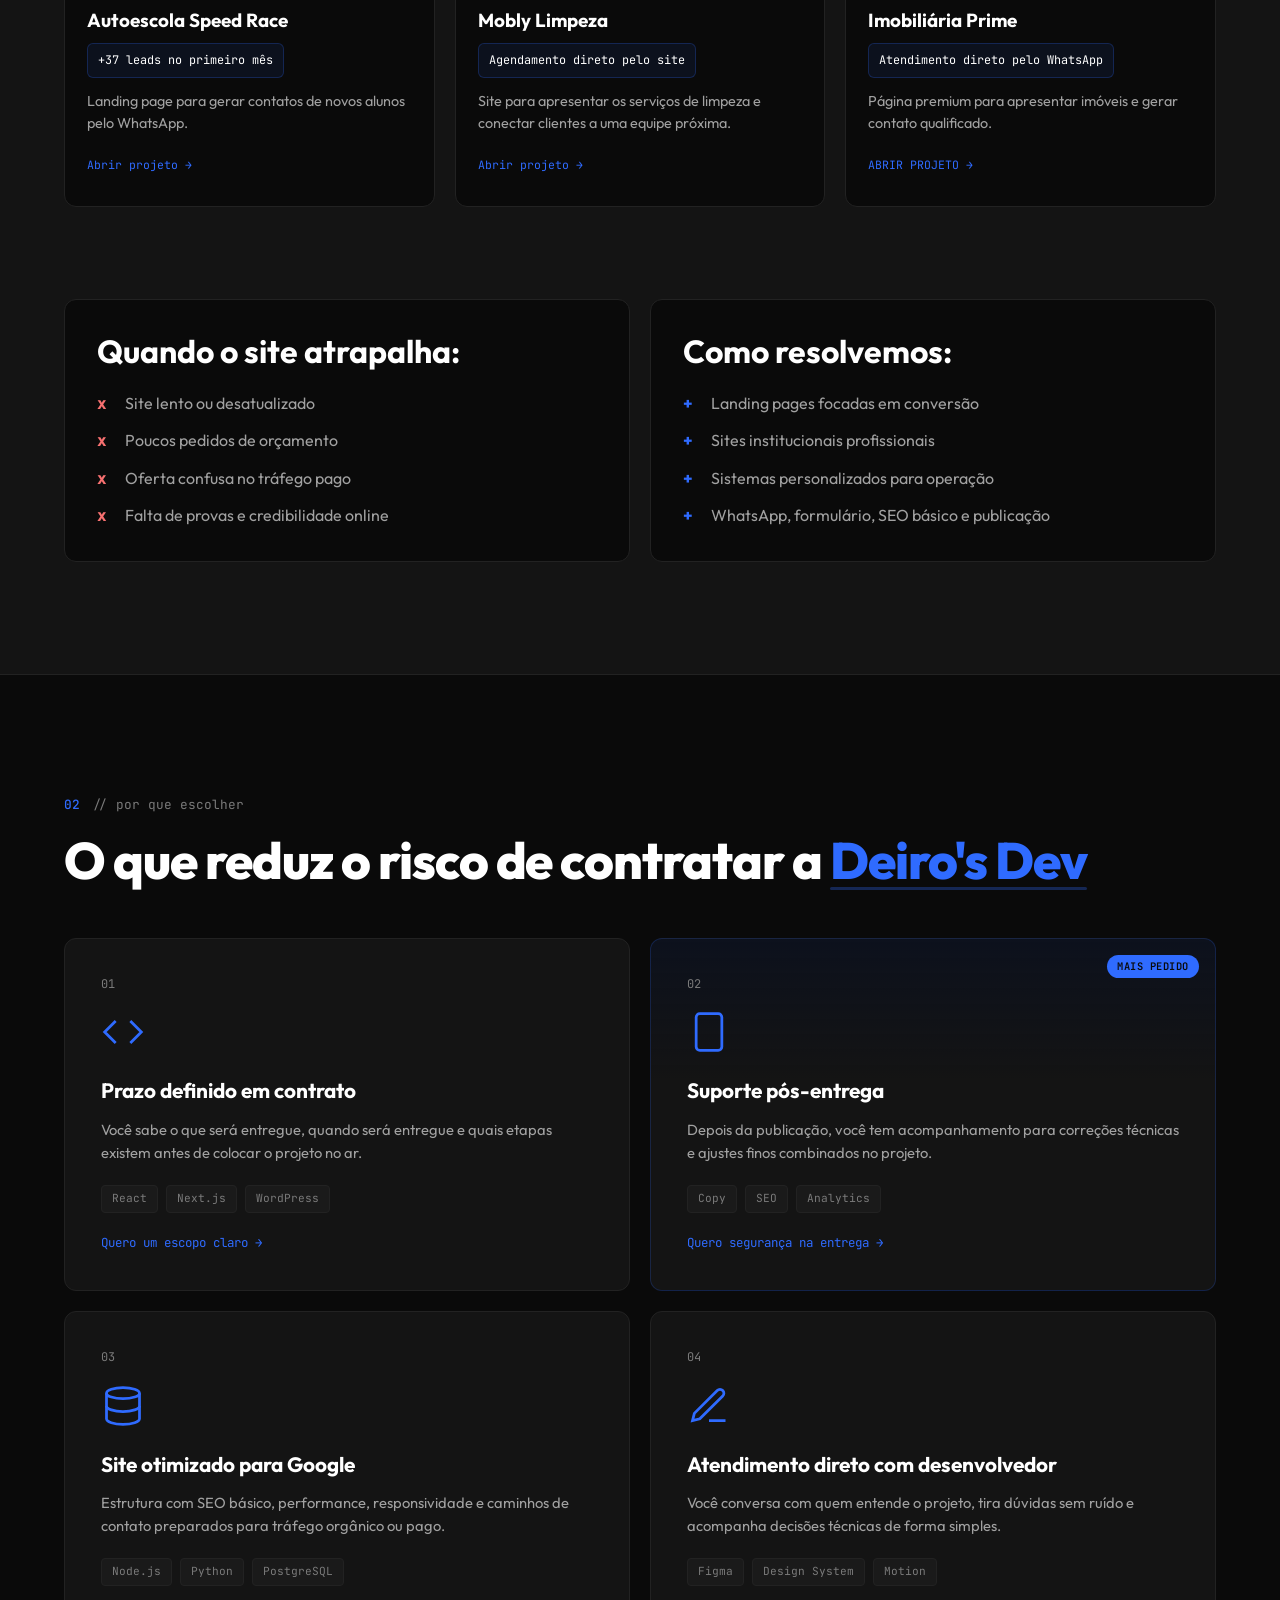
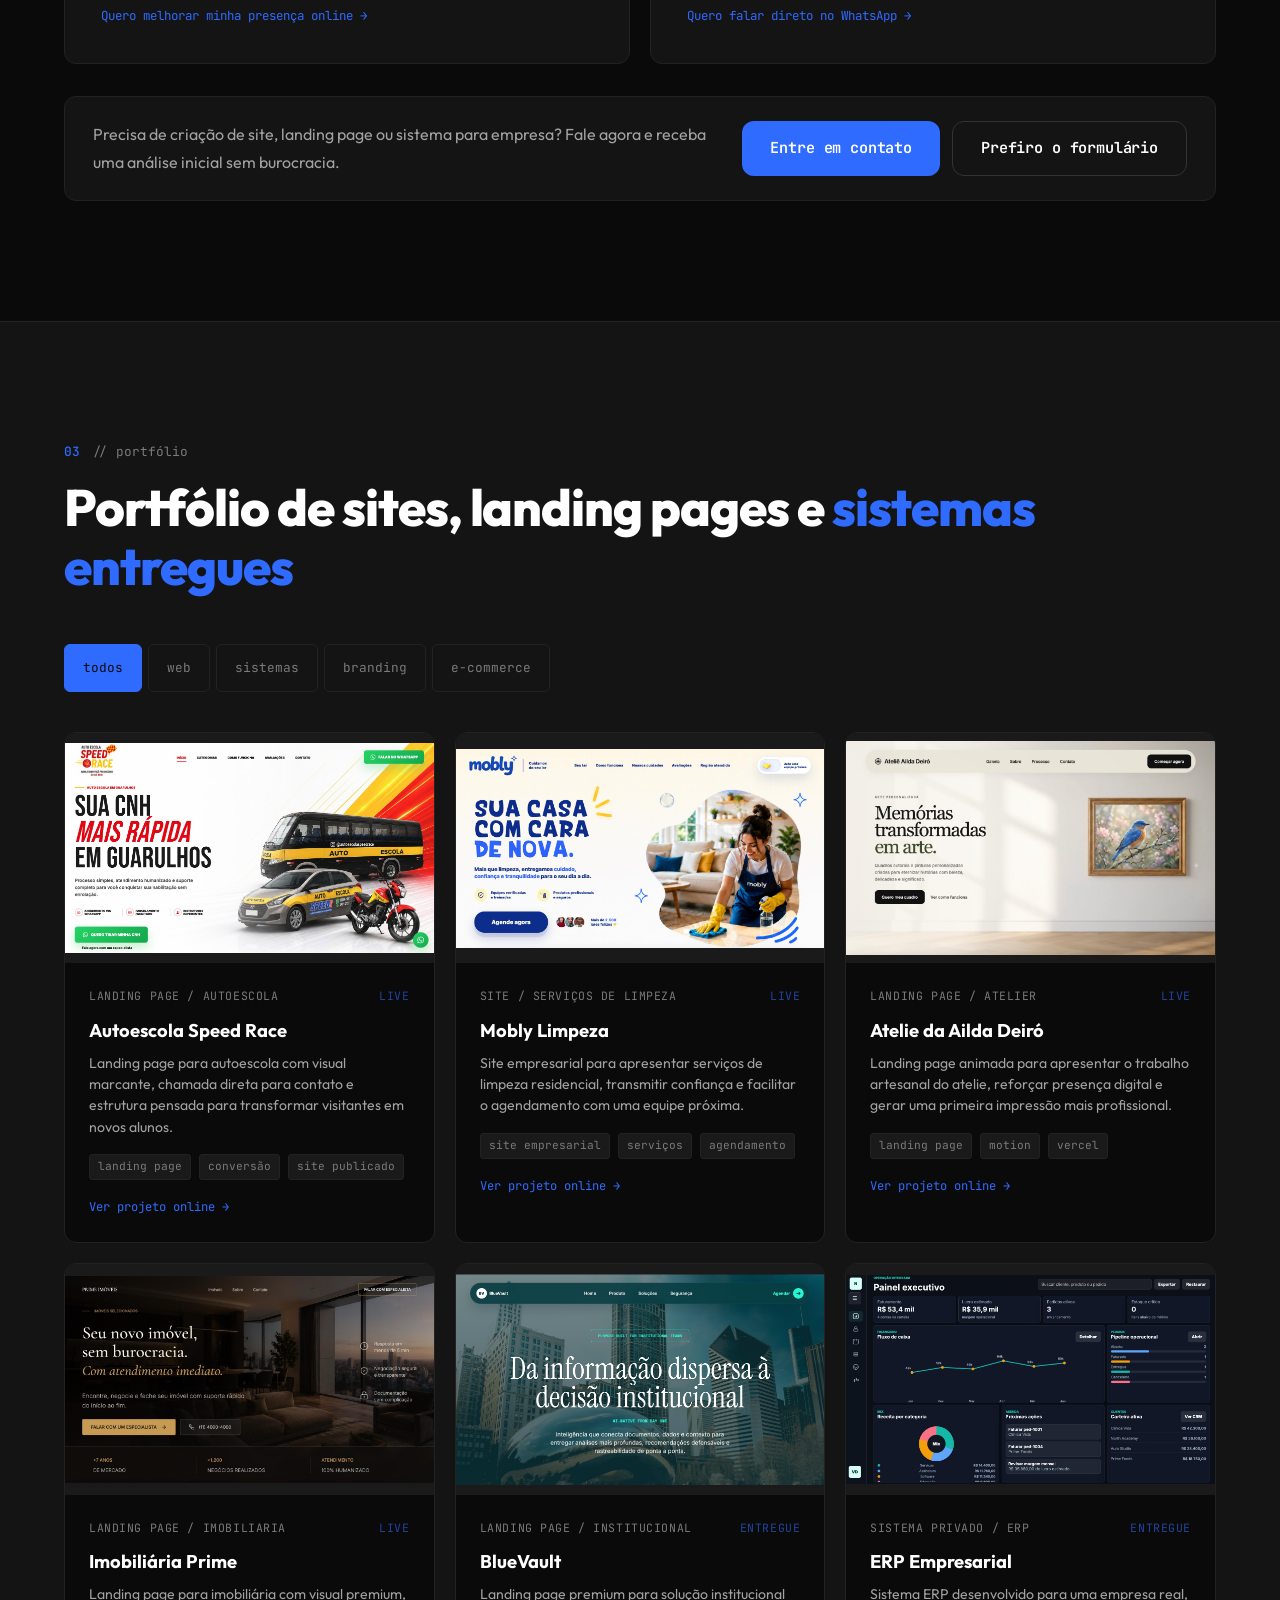
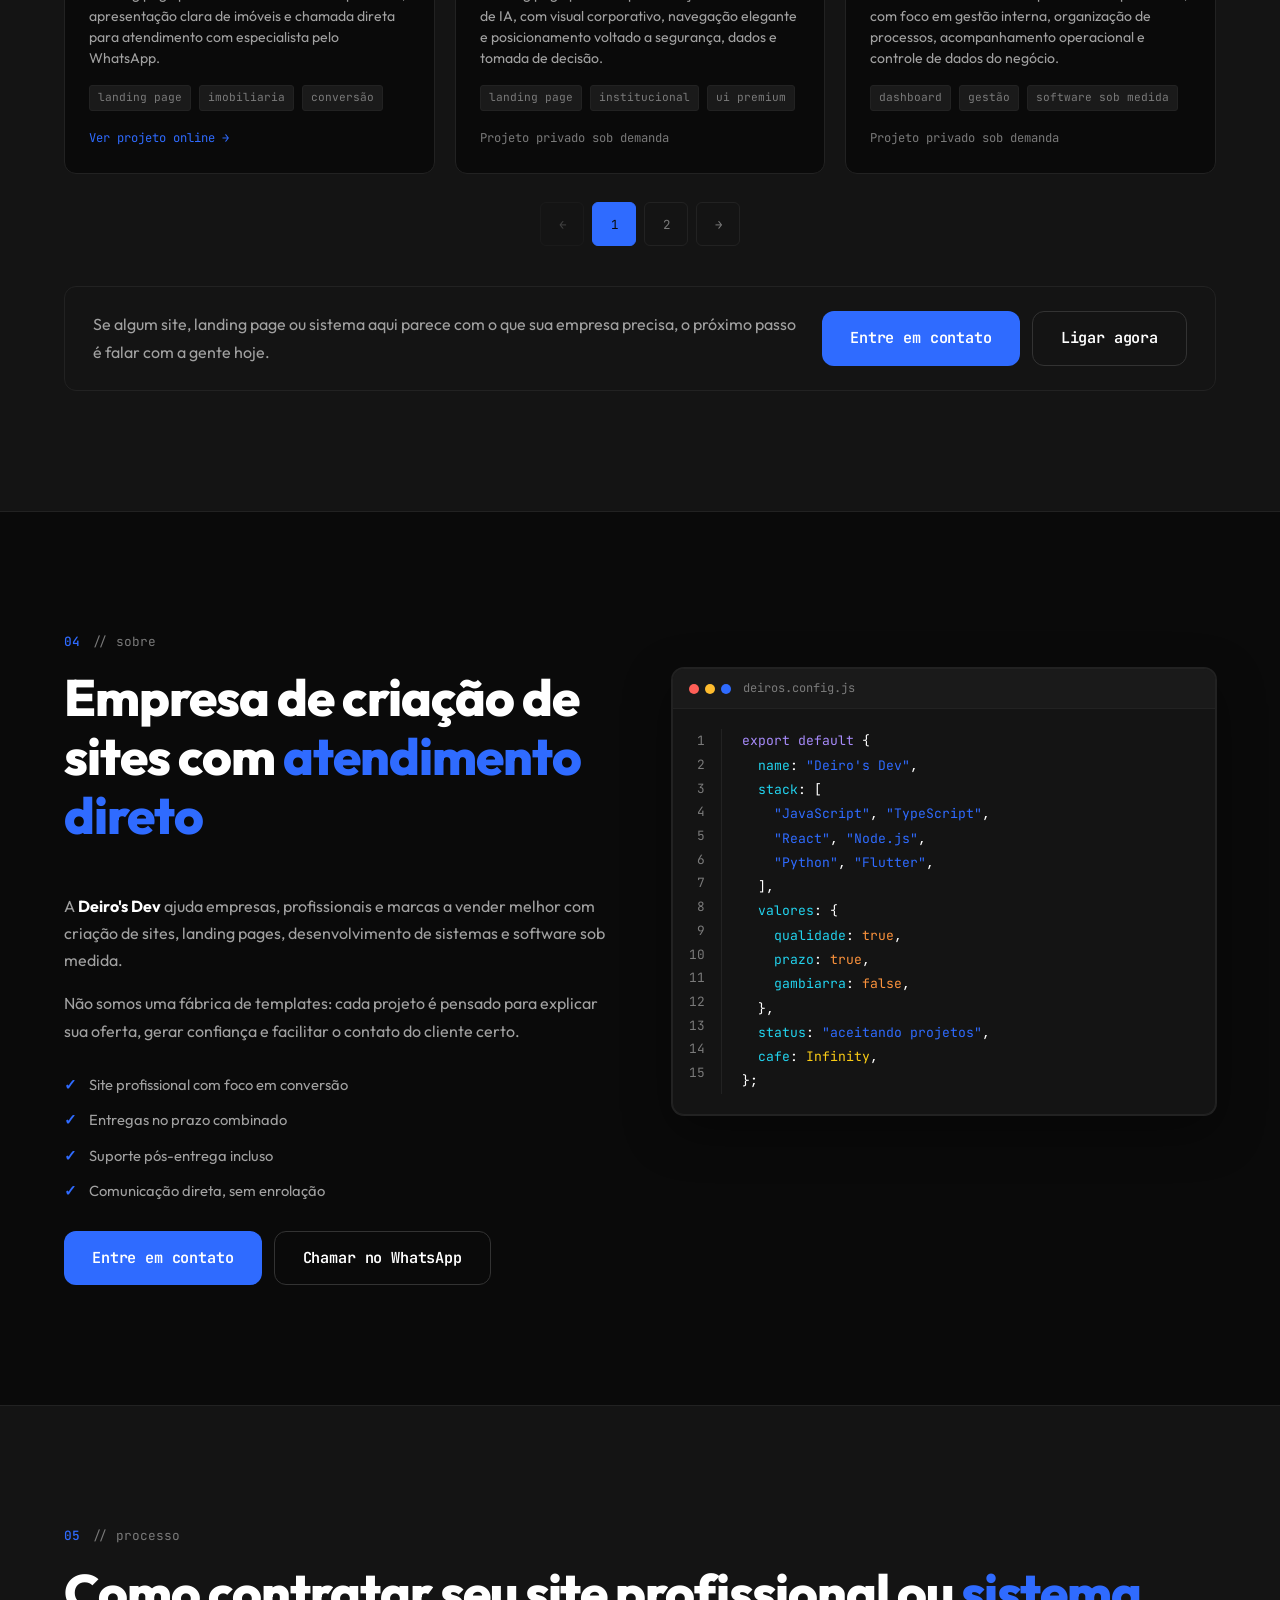
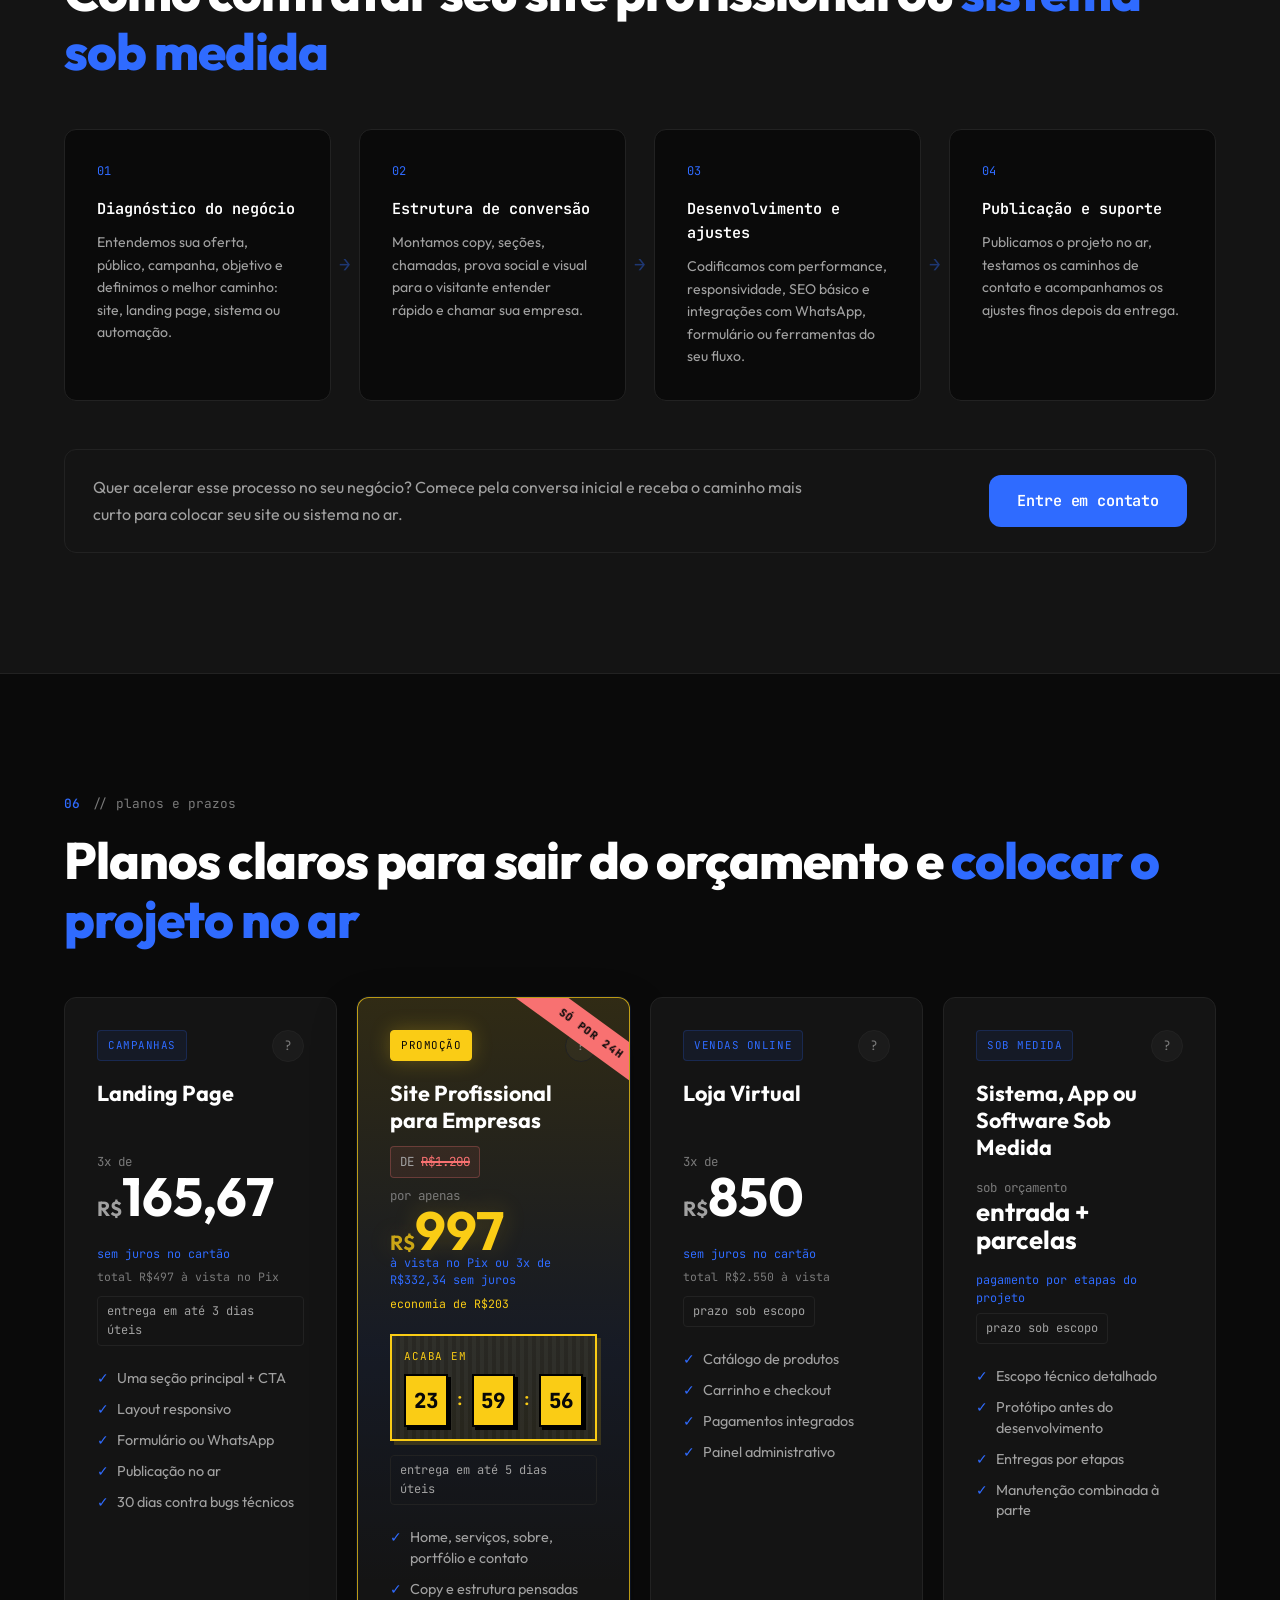
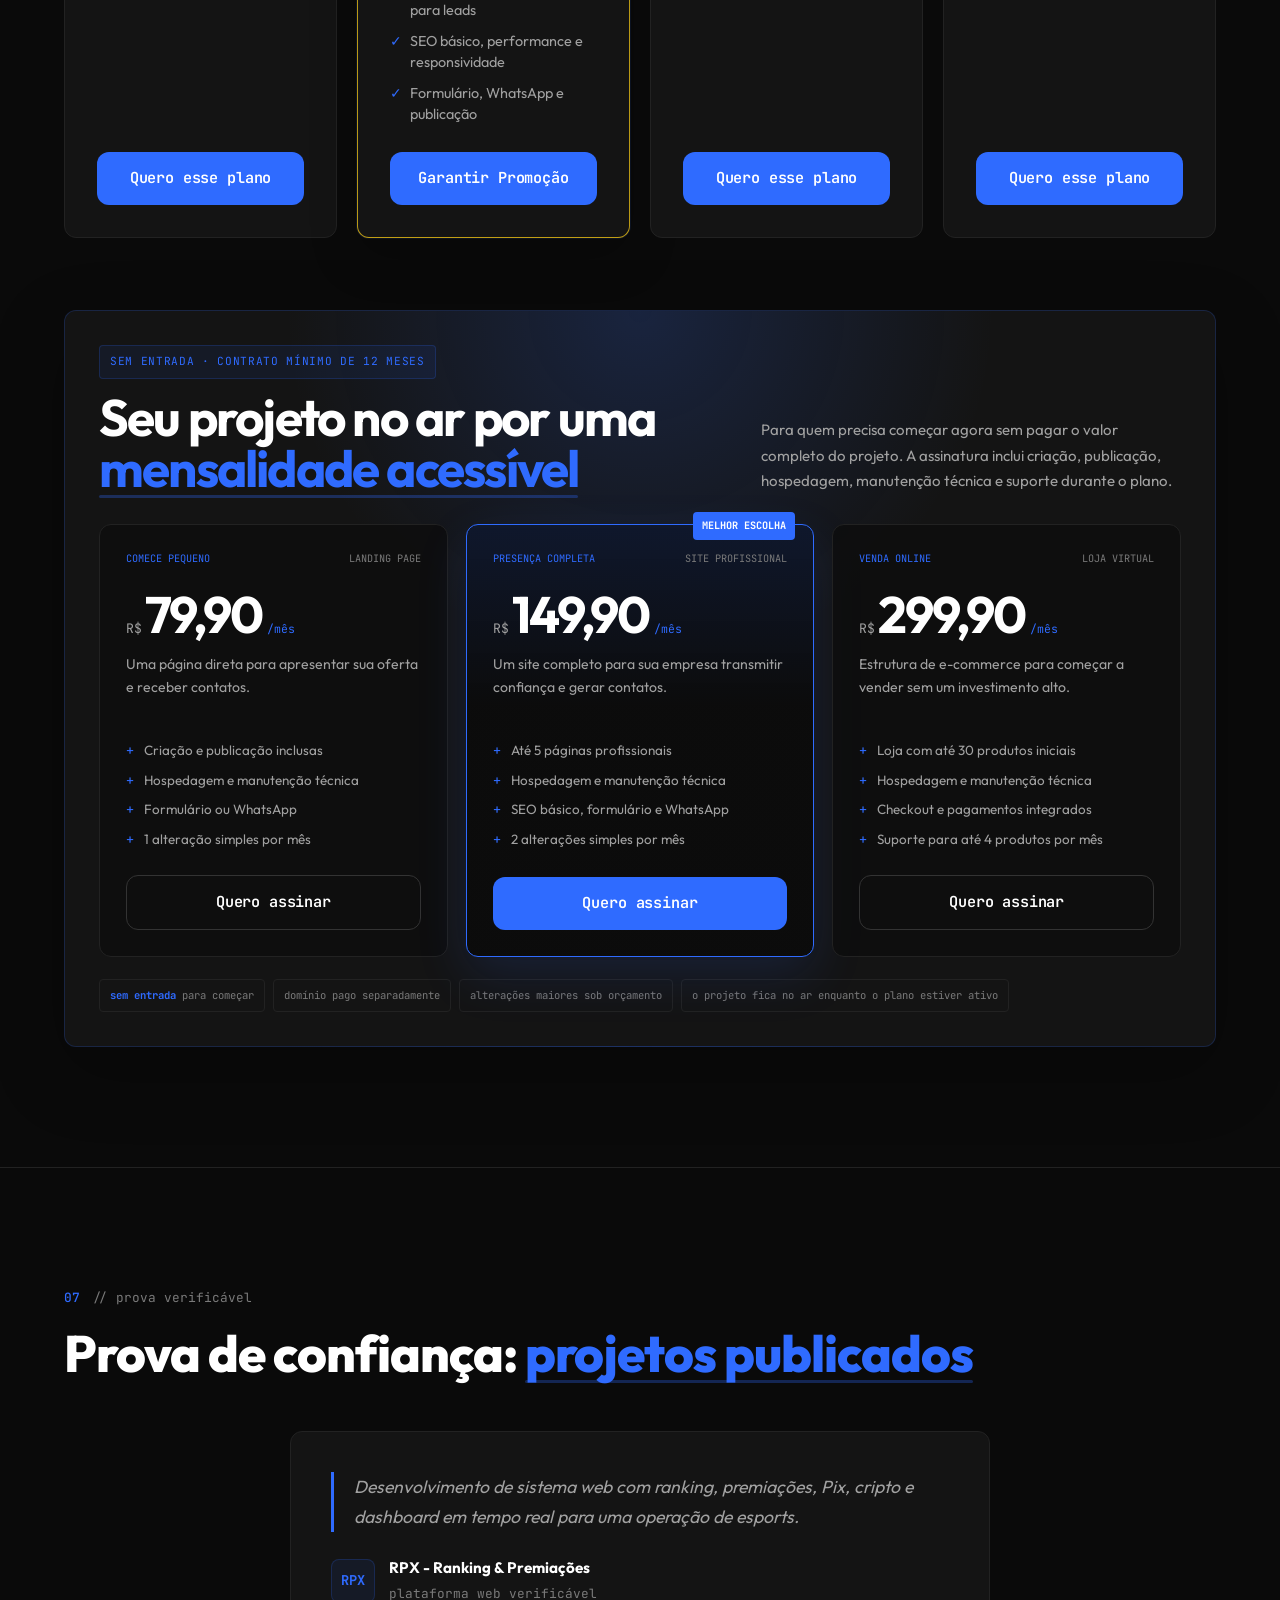
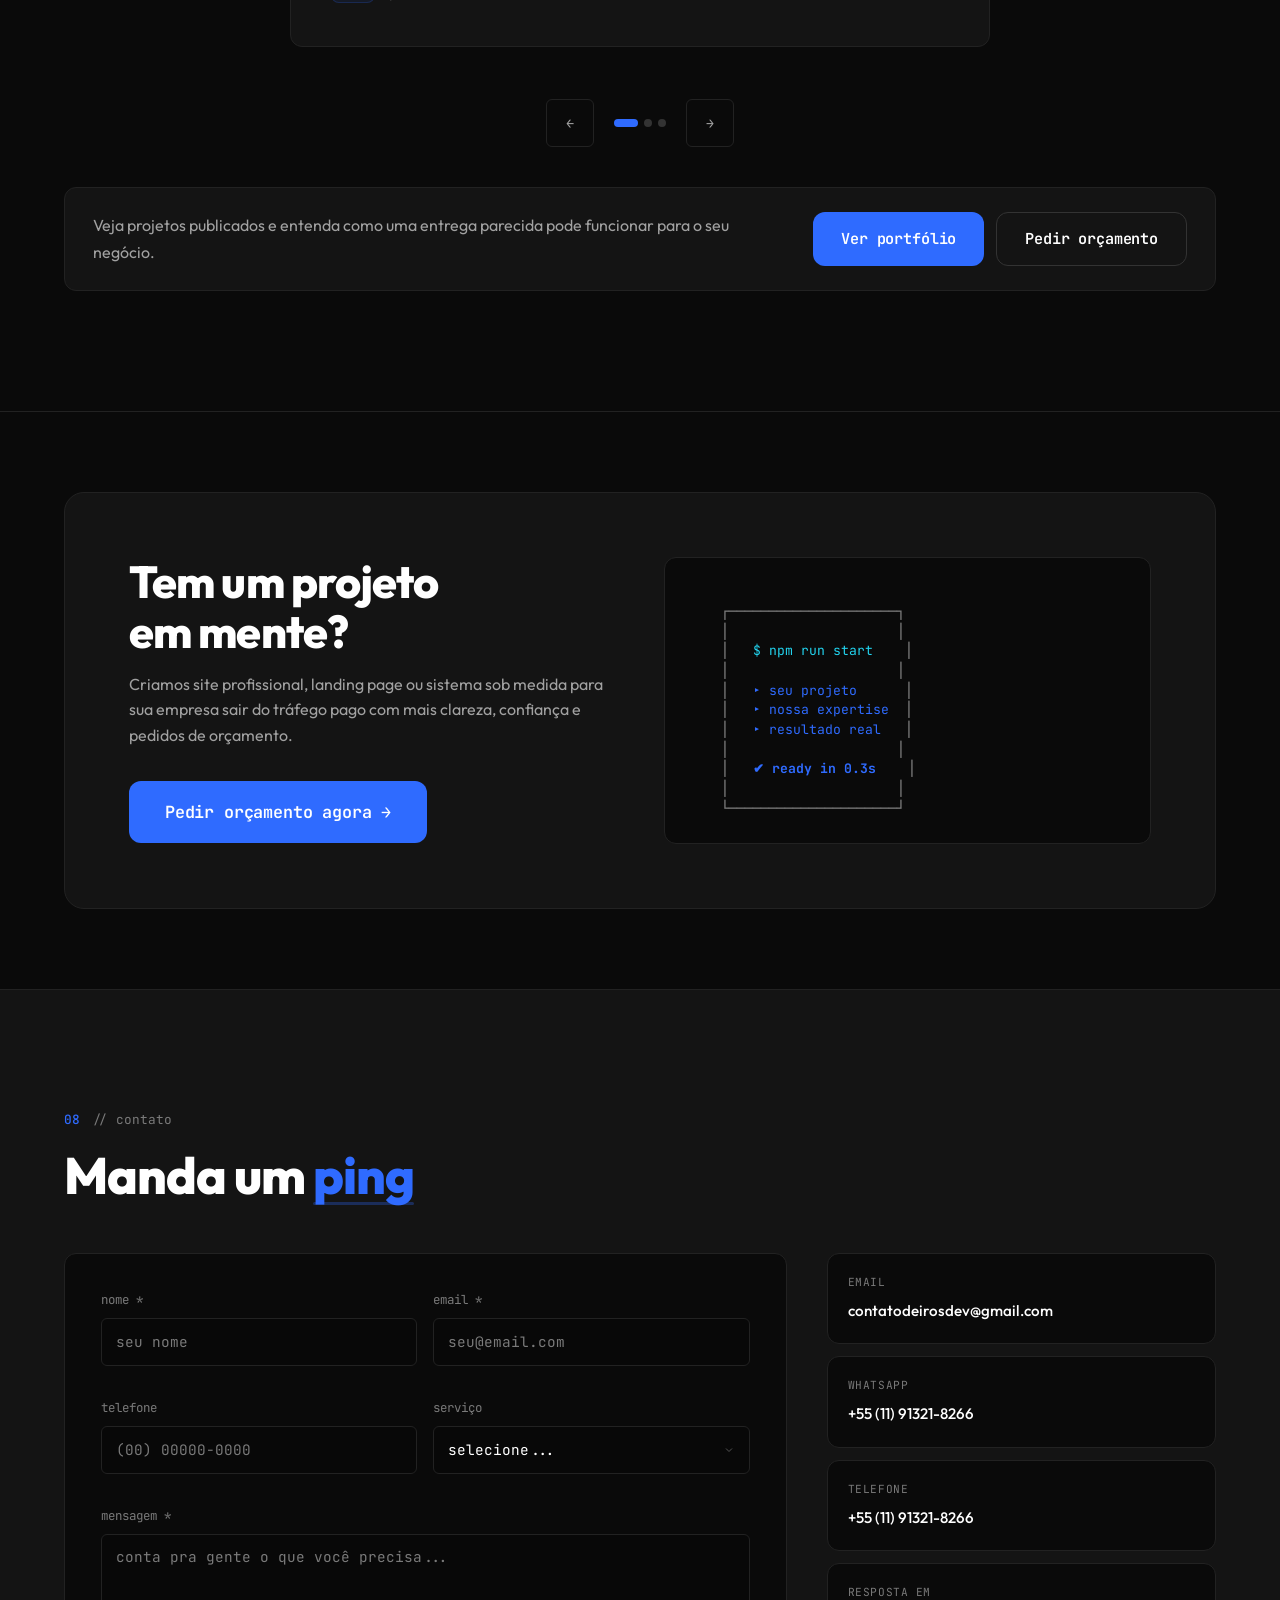
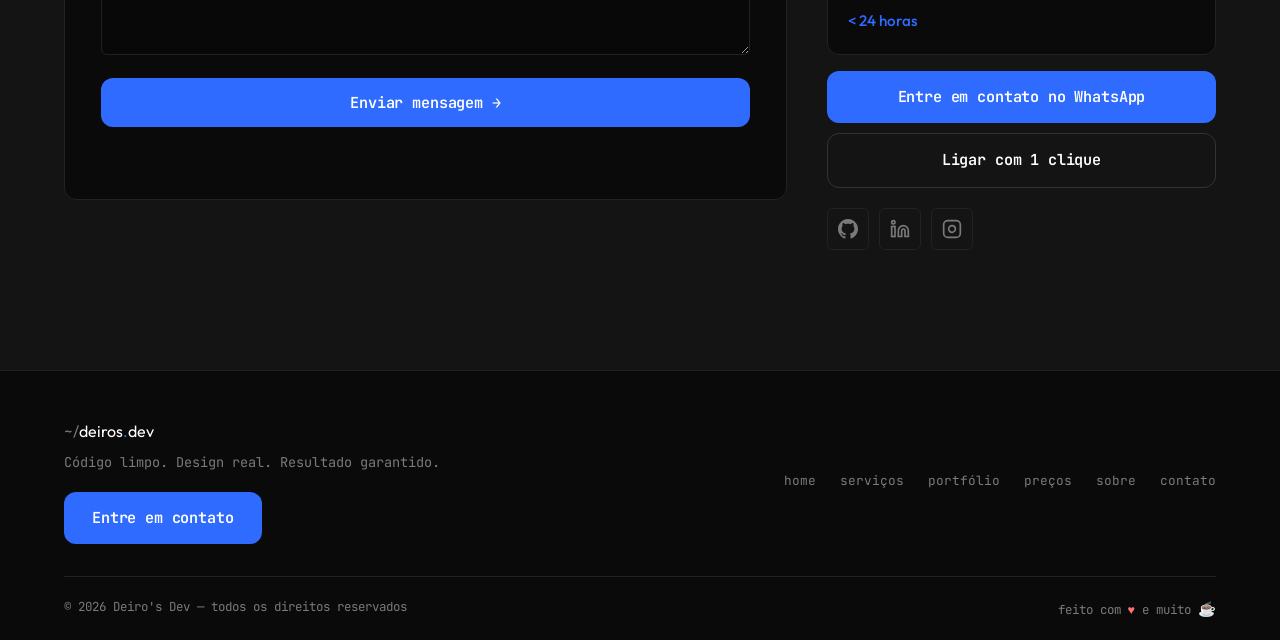
==== commit c2f4fc87: "Add subscription plans and fix project previews" ====
--- a/index.html
+++ b/index.html
@@ -23,7 +23,7 @@
     <link rel="preconnect" href="https://fonts.googleapis.com">
     <link rel="preconnect" href="https://fonts.gstatic.com" crossorigin>
     <link href="https://fonts.googleapis.com/css2?family=JetBrains+Mono:wght@300;400;500;600;700&family=Outfit:wght@300;400;500;600;700;800;900&display=swap" rel="stylesheet">
-    <link rel="stylesheet" href="styles.css?v=20260531-trust-conversion">
+    <link rel="stylesheet" href="styles.css?v=20260604-full-previews">
 </head>
 <body>
     <!-- Google Tag Manager (noscript) -->
@@ -840,6 +840,80 @@
                 </article>
             </div>
 
+            <div class="subscription" data-aos>
+                <div class="subscription__intro">
+                    <div>
+                        <span class="subscription__eyebrow">sem entrada · contrato mínimo de 12 meses</span>
+                        <h3>Seu projeto no ar por uma <span class="highlight">mensalidade acessível</span></h3>
+                    </div>
+                    <p>Para quem precisa começar agora sem pagar o valor completo do projeto. A assinatura inclui criação, publicação, hospedagem, manutenção técnica e suporte durante o plano.</p>
+                </div>
+
+                <div class="subscription__grid">
+                    <article class="subscription-card">
+                        <div class="subscription-card__top">
+                            <span class="subscription-card__tag">comece pequeno</span>
+                            <span class="subscription-card__type">landing page</span>
+                        </div>
+                        <div class="subscription-card__price">
+                            <span>R$</span><strong>79,90</strong><small>/mês</small>
+                        </div>
+                        <p>Uma página direta para apresentar sua oferta e receber contatos.</p>
+                        <ul class="subscription-card__list">
+                            <li>Criação e publicação inclusas</li>
+                            <li>Hospedagem e manutenção técnica</li>
+                            <li>Formulário ou WhatsApp</li>
+                            <li>1 alteração simples por mês</li>
+                        </ul>
+                        <a href="https://wa.me/5511913218266?text=Oi%2C%20vim%20pelo%20site%20e%20tenho%20interesse%20no%20plano%20mensal%20de%20Landing%20Page%20por%20R%2479%2C90%20por%20mes.%20Pode%20me%20explicar%20como%20funciona%3F" class="btn btn--ghost" target="_blank" rel="noopener">Quero assinar</a>
+                    </article>
+
+                    <article class="subscription-card subscription-card--featured">
+                        <span class="subscription-card__badge">melhor escolha</span>
+                        <div class="subscription-card__top">
+                            <span class="subscription-card__tag">presença completa</span>
+                            <span class="subscription-card__type">site profissional</span>
+                        </div>
+                        <div class="subscription-card__price">
+                            <span>R$</span><strong>149,90</strong><small>/mês</small>
+                        </div>
+                        <p>Um site completo para sua empresa transmitir confiança e gerar contatos.</p>
+                        <ul class="subscription-card__list">
+                            <li>Até 5 páginas profissionais</li>
+                            <li>Hospedagem e manutenção técnica</li>
+                            <li>SEO básico, formulário e WhatsApp</li>
+                            <li>2 alterações simples por mês</li>
+                        </ul>
+                        <a href="https://wa.me/5511913218266?text=Oi%2C%20vim%20pelo%20site%20e%20tenho%20interesse%20no%20plano%20mensal%20de%20Site%20Profissional%20por%20R%24149%2C90%20por%20mes.%20Pode%20me%20explicar%20como%20funciona%3F" class="btn btn--primary" target="_blank" rel="noopener">Quero assinar</a>
+                    </article>
+
+                    <article class="subscription-card">
+                        <div class="subscription-card__top">
+                            <span class="subscription-card__tag">venda online</span>
+                            <span class="subscription-card__type">loja virtual</span>
+                        </div>
+                        <div class="subscription-card__price">
+                            <span>R$</span><strong>299,90</strong><small>/mês</small>
+                        </div>
+                        <p>Estrutura de e-commerce para começar a vender sem um investimento alto.</p>
+                        <ul class="subscription-card__list">
+                            <li>Loja com até 30 produtos iniciais</li>
+                            <li>Hospedagem e manutenção técnica</li>
+                            <li>Checkout e pagamentos integrados</li>
+                            <li>Suporte para até 4 produtos por mês</li>
+                        </ul>
+                        <a href="https://wa.me/5511913218266?text=Oi%2C%20vim%20pelo%20site%20e%20tenho%20interesse%20no%20plano%20mensal%20de%20Loja%20Virtual%20por%20R%24299%2C90%20por%20mes.%20Pode%20me%20explicar%20como%20funciona%3F" class="btn btn--ghost" target="_blank" rel="noopener">Quero assinar</a>
+                    </article>
+                </div>
+
+                <div class="subscription__terms">
+                    <span><strong>sem entrada</strong> para começar</span>
+                    <span>domínio pago separadamente</span>
+                    <span>alterações maiores sob orçamento</span>
+                    <span>o projeto fica no ar enquanto o plano estiver ativo</span>
+                </div>
+            </div>
+
             <div class="pricing-modal" id="pricingModal" hidden role="dialog" aria-modal="true" aria-labelledby="pricingModalTitle">
                 <div class="pricing-modal__overlay" data-pricing-close></div>
                 <div class="pricing-modal__panel" role="document">
@@ -854,6 +928,7 @@
                         <li>Os planos de Landing Page, Site Profissional e Loja Virtual podem ser pagos em até 3x sem juros no cartão.</li>
                         <li>Parcelamentos acima de 3x têm juros da plataforma de pagamento.</li>
                         <li>Pix é pagamento à vista.</li>
+                        <li>Os planos por assinatura não têm entrada e possuem contrato mínimo de 12 meses; domínio e alterações fora do escopo são cobrados separadamente.</li>
                         <li>Projetos de sistema, app ou software sob medida podem ter entrada e pagamentos combinados por etapa.</li>
                         <li>Todo projeto inclui 30 dias para correção de bugs técnicos do que foi entregue e 7 dias de ajustes finos após a publicação.</li>
                     </ul>
--- a/styles.css
+++ b/styles.css
@@ -637,8 +637,11 @@
 .featured-case img {
     width: 100%;
     aspect-ratio: 16 / 10;
-    object-fit: cover;
-    background: var(--bg-card);
+    object-fit: contain;
+    object-position: center;
+    background:
+        radial-gradient(circle at center, rgba(47, 107, 255, 0.1), transparent 64%),
+        var(--bg-card);
 }
 .featured-case__body {
     padding: 22px;
@@ -967,11 +970,8 @@
 .project__preview img {
     width: 100%;
     height: 100%;
-    object-fit: cover;
-    transition: transform 0.5s ease;
-}
-.project:hover .project__preview img {
-    transform: scale(1.06);
+    object-fit: contain;
+    object-position: center;
 }
 .project__overlay {
     position: absolute;
@@ -1525,6 +1525,176 @@
 .price-card .btn {
     margin-top: auto;
     justify-content: center;
+}
+.subscription {
+    margin-top: 72px;
+    padding: 34px;
+    border: 1px solid var(--accent-border);
+    border-radius: var(--radius);
+    background:
+        radial-gradient(circle at 50% 0, rgba(47, 107, 255, 0.18), transparent 38%),
+        var(--bg-raised);
+    box-shadow: 0 24px 70px rgba(0, 0, 0, 0.28);
+}
+.subscription__intro {
+    display: grid;
+    grid-template-columns: minmax(0, 1.2fr) minmax(280px, 0.8fr);
+    align-items: end;
+    gap: 32px;
+    margin-bottom: 30px;
+}
+.subscription__eyebrow {
+    display: inline-flex;
+    margin-bottom: 13px;
+    padding: 7px 10px;
+    border: 1px solid var(--accent-border);
+    border-radius: 4px;
+    background: var(--accent-bg);
+    color: var(--accent);
+    font-family: var(--font-mono);
+    font-size: 0.7rem;
+    text-transform: uppercase;
+    letter-spacing: 0.06em;
+}
+.subscription__intro h3 {
+    max-width: 720px;
+    font-size: clamp(2rem, 4vw, 3.5rem);
+    line-height: 1;
+    letter-spacing: -0.035em;
+}
+.subscription__intro p {
+    color: var(--text-dim);
+    font-size: 0.94rem;
+    line-height: 1.7;
+}
+.subscription__grid {
+    display: grid;
+    grid-template-columns: repeat(3, minmax(0, 1fr));
+    gap: 18px;
+}
+.subscription-card {
+    position: relative;
+    display: flex;
+    flex-direction: column;
+    padding: 26px;
+    border: 1px solid var(--border);
+    border-radius: var(--radius);
+    background: rgba(12, 12, 12, 0.72);
+    transition: transform var(--transition), border-color var(--transition);
+}
+.subscription-card:hover {
+    transform: translateY(-4px);
+    border-color: var(--accent-border);
+}
+.subscription-card--featured {
+    border-color: var(--accent);
+    background:
+        linear-gradient(180deg, rgba(47, 107, 255, 0.14), rgba(12, 12, 12, 0.72) 42%),
+        var(--bg);
+    box-shadow: 0 18px 52px rgba(47, 107, 255, 0.14);
+}
+.subscription-card__badge {
+    position: absolute;
+    top: -13px;
+    right: 18px;
+    padding: 6px 9px;
+    border-radius: 4px;
+    background: var(--accent);
+    color: #fff;
+    font-family: var(--font-mono);
+    font-size: 0.64rem;
+    font-weight: 700;
+    text-transform: uppercase;
+}
+.subscription-card__top {
+    display: flex;
+    flex-wrap: wrap;
+    align-items: center;
+    justify-content: space-between;
+    gap: 8px;
+    margin-bottom: 24px;
+}
+.subscription-card__tag,
+.subscription-card__type {
+    font-family: var(--font-mono);
+    font-size: 0.64rem;
+    text-transform: uppercase;
+}
+.subscription-card__tag {
+    color: var(--accent);
+}
+.subscription-card__type {
+    color: var(--text-muted);
+}
+.subscription-card__price {
+    display: flex;
+    align-items: baseline;
+    margin-bottom: 14px;
+    color: var(--text);
+}
+.subscription-card__price span {
+    margin-right: 3px;
+    color: var(--text-dim);
+    font-family: var(--font-mono);
+    font-size: 0.82rem;
+}
+.subscription-card__price strong {
+    font-size: clamp(2.6rem, 4vw, 4rem);
+    line-height: 0.9;
+    letter-spacing: -0.04em;
+}
+.subscription-card__price small {
+    margin-left: 5px;
+    color: var(--accent);
+    font-family: var(--font-mono);
+    font-size: 0.72rem;
+}
+.subscription-card > p {
+    min-height: 68px;
+    margin-bottom: 20px;
+    color: var(--text-dim);
+    font-size: 0.88rem;
+    line-height: 1.6;
+}
+.subscription-card__list {
+    display: grid;
+    gap: 10px;
+    margin-bottom: 26px;
+}
+.subscription-card__list li {
+    position: relative;
+    padding-left: 18px;
+    color: var(--text-dim);
+    font-size: 0.84rem;
+    line-height: 1.45;
+}
+.subscription-card__list li::before {
+    content: '+';
+    position: absolute;
+    left: 0;
+    color: var(--accent);
+    font-family: var(--font-mono);
+}
+.subscription-card .btn {
+    justify-content: center;
+    margin-top: auto;
+}
+.subscription__terms {
+    display: flex;
+    flex-wrap: wrap;
+    gap: 8px;
+    margin-top: 22px;
+}
+.subscription__terms span {
+    padding: 7px 10px;
+    border: 1px solid var(--border);
+    border-radius: 4px;
+    color: var(--text-muted);
+    font-family: var(--font-mono);
+    font-size: 0.66rem;
+}
+.subscription__terms strong {
+    color: var(--accent);
 }
 .pricing-modal {
     position: fixed;
@@ -2105,6 +2275,8 @@
     .trust-snapshot__grid { grid-template-columns: 1fr; }
     .services__grid { grid-template-columns: 1fr; }
     .pricing__grid { grid-template-columns: repeat(2, minmax(0, 1fr)); }
+    .subscription__intro { grid-template-columns: 1fr; align-items: start; }
+    .subscription__grid { grid-template-columns: 1fr; }
     .price-card--featured { transform: none; }
     .price-card--featured:hover { transform: translateY(-4px); }
     .price-card--focus { transform: none; }
@@ -2311,10 +2483,21 @@
     .trust-panel,
     .process__step,
     .price-card,
+    .subscription,
+    .subscription-card,
     .review,
     .contact__form,
     .cta__inner {
         padding: 24px;
+    }
+    .subscription {
+        margin-top: 48px;
+    }
+    .subscription__intro h3 {
+        font-size: 2rem;
+    }
+    .subscription-card > p {
+        min-height: auto;
     }
     .price-card__promo-ribbon {
         top: 18px;
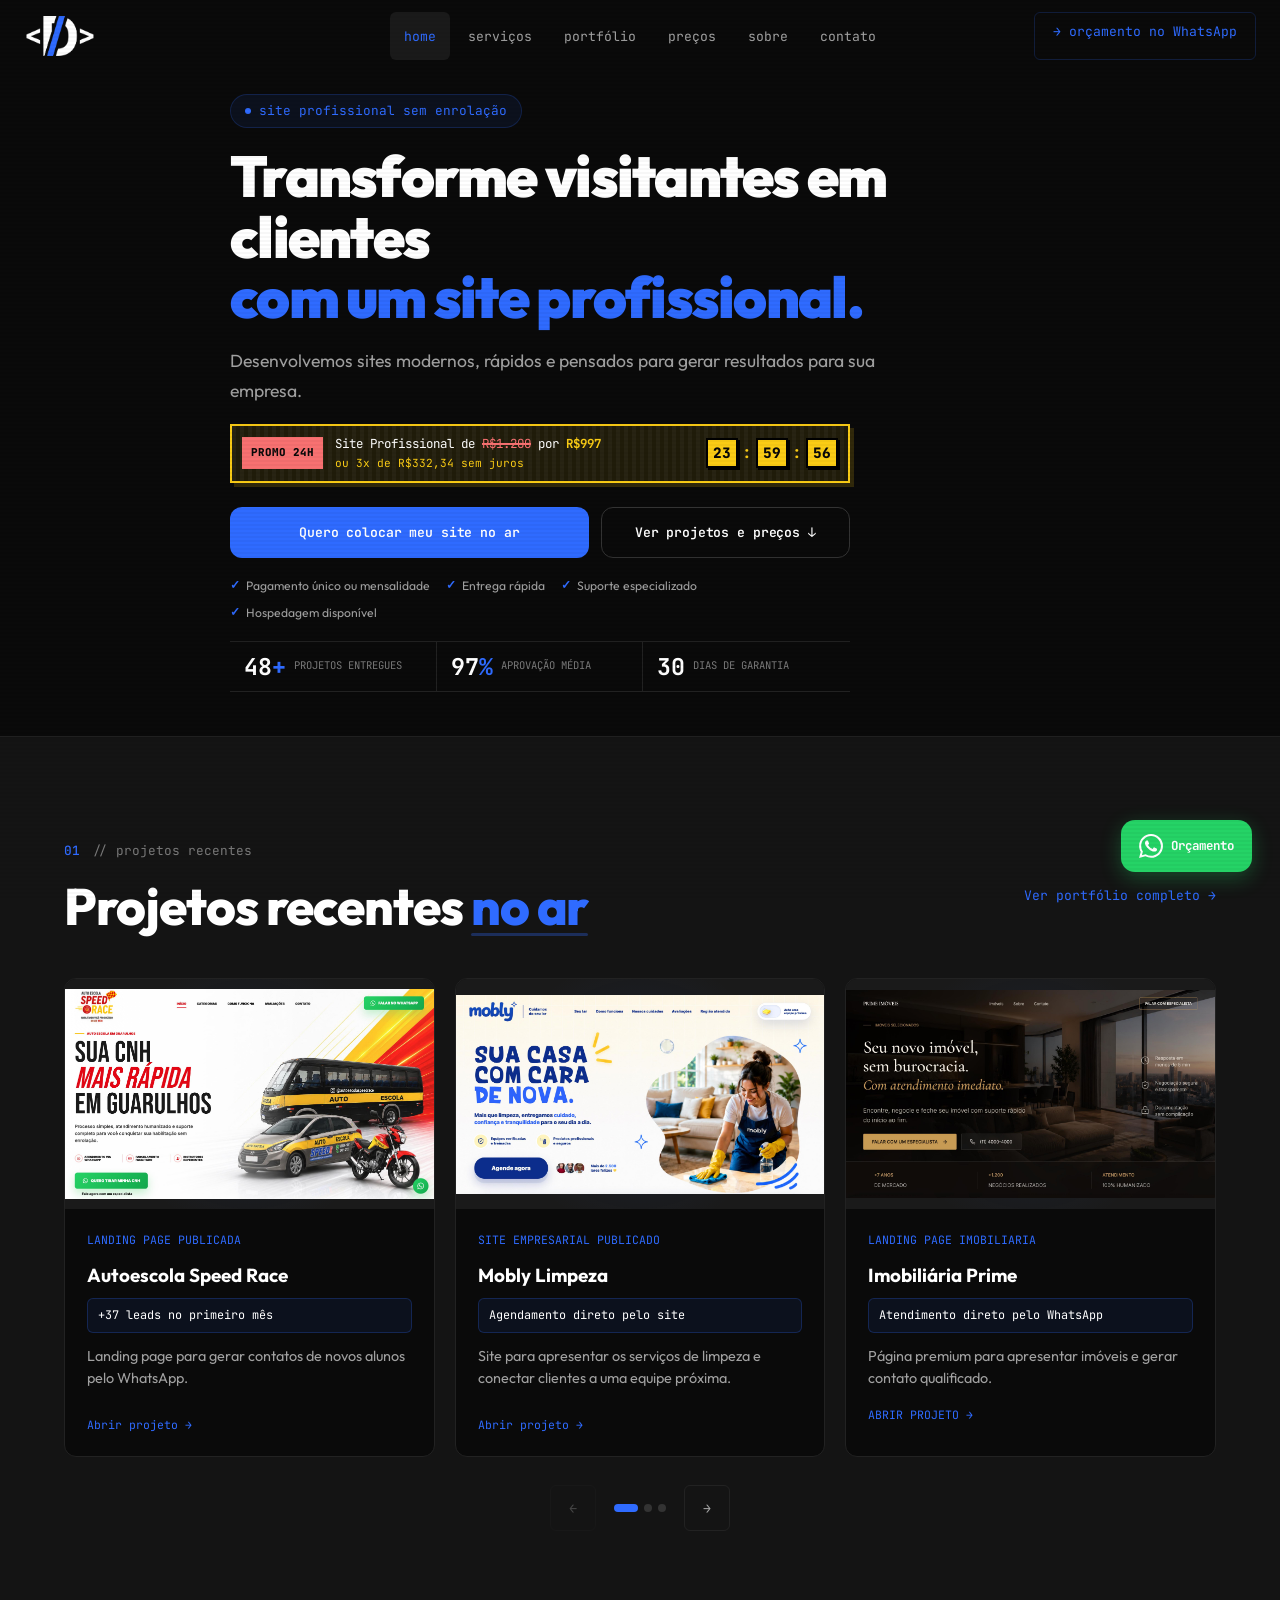
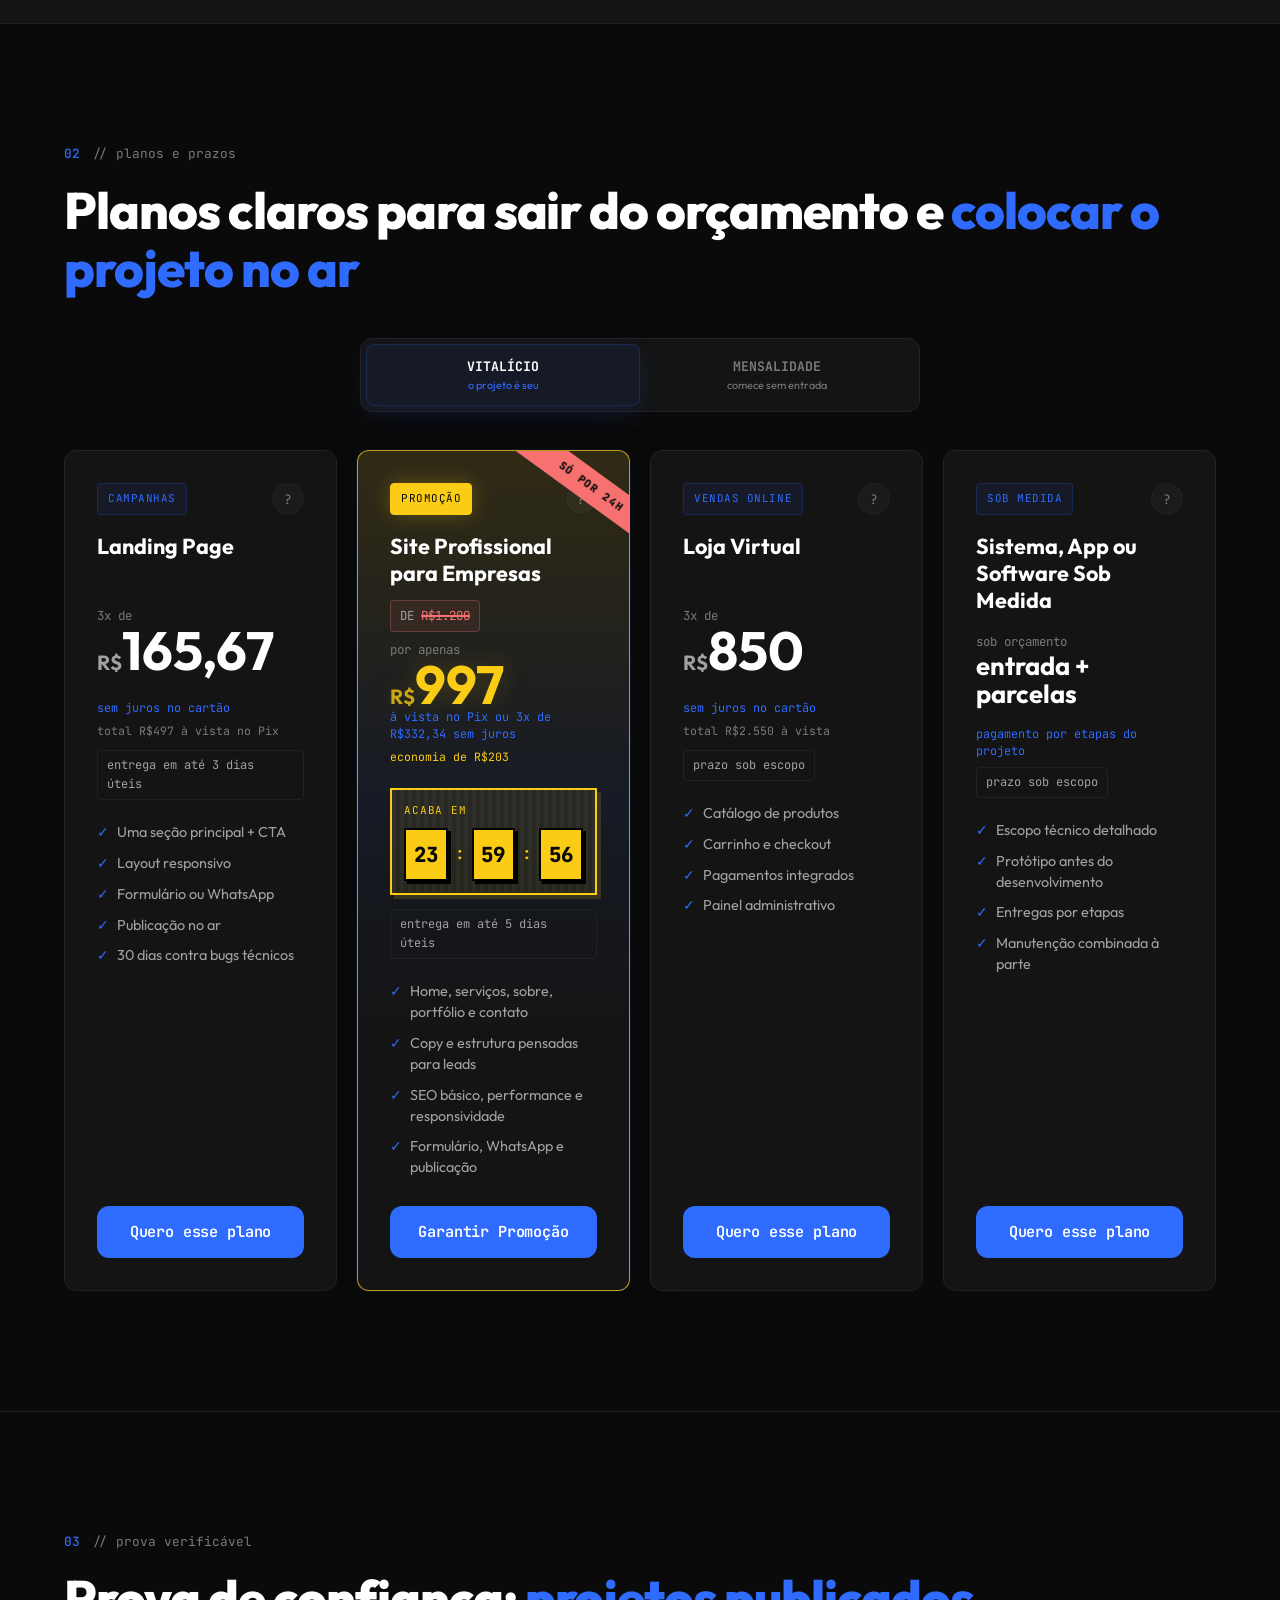
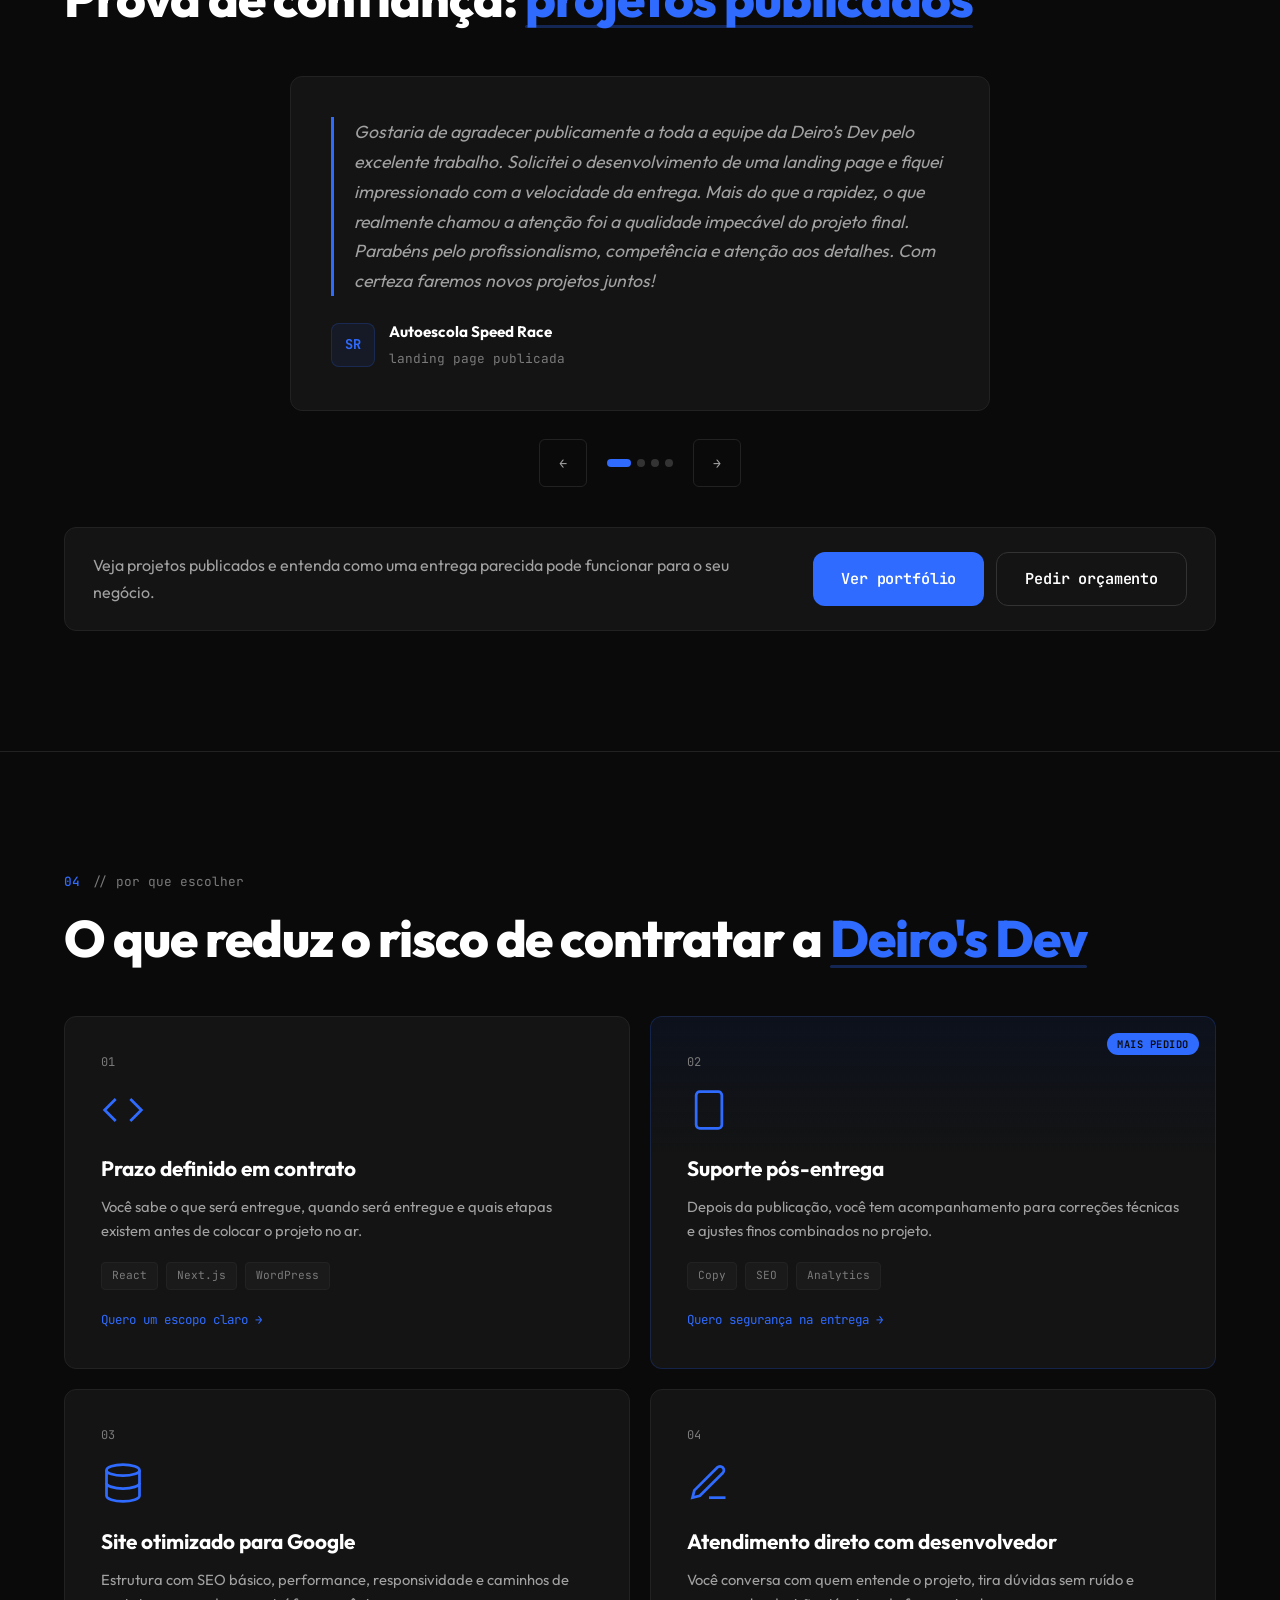
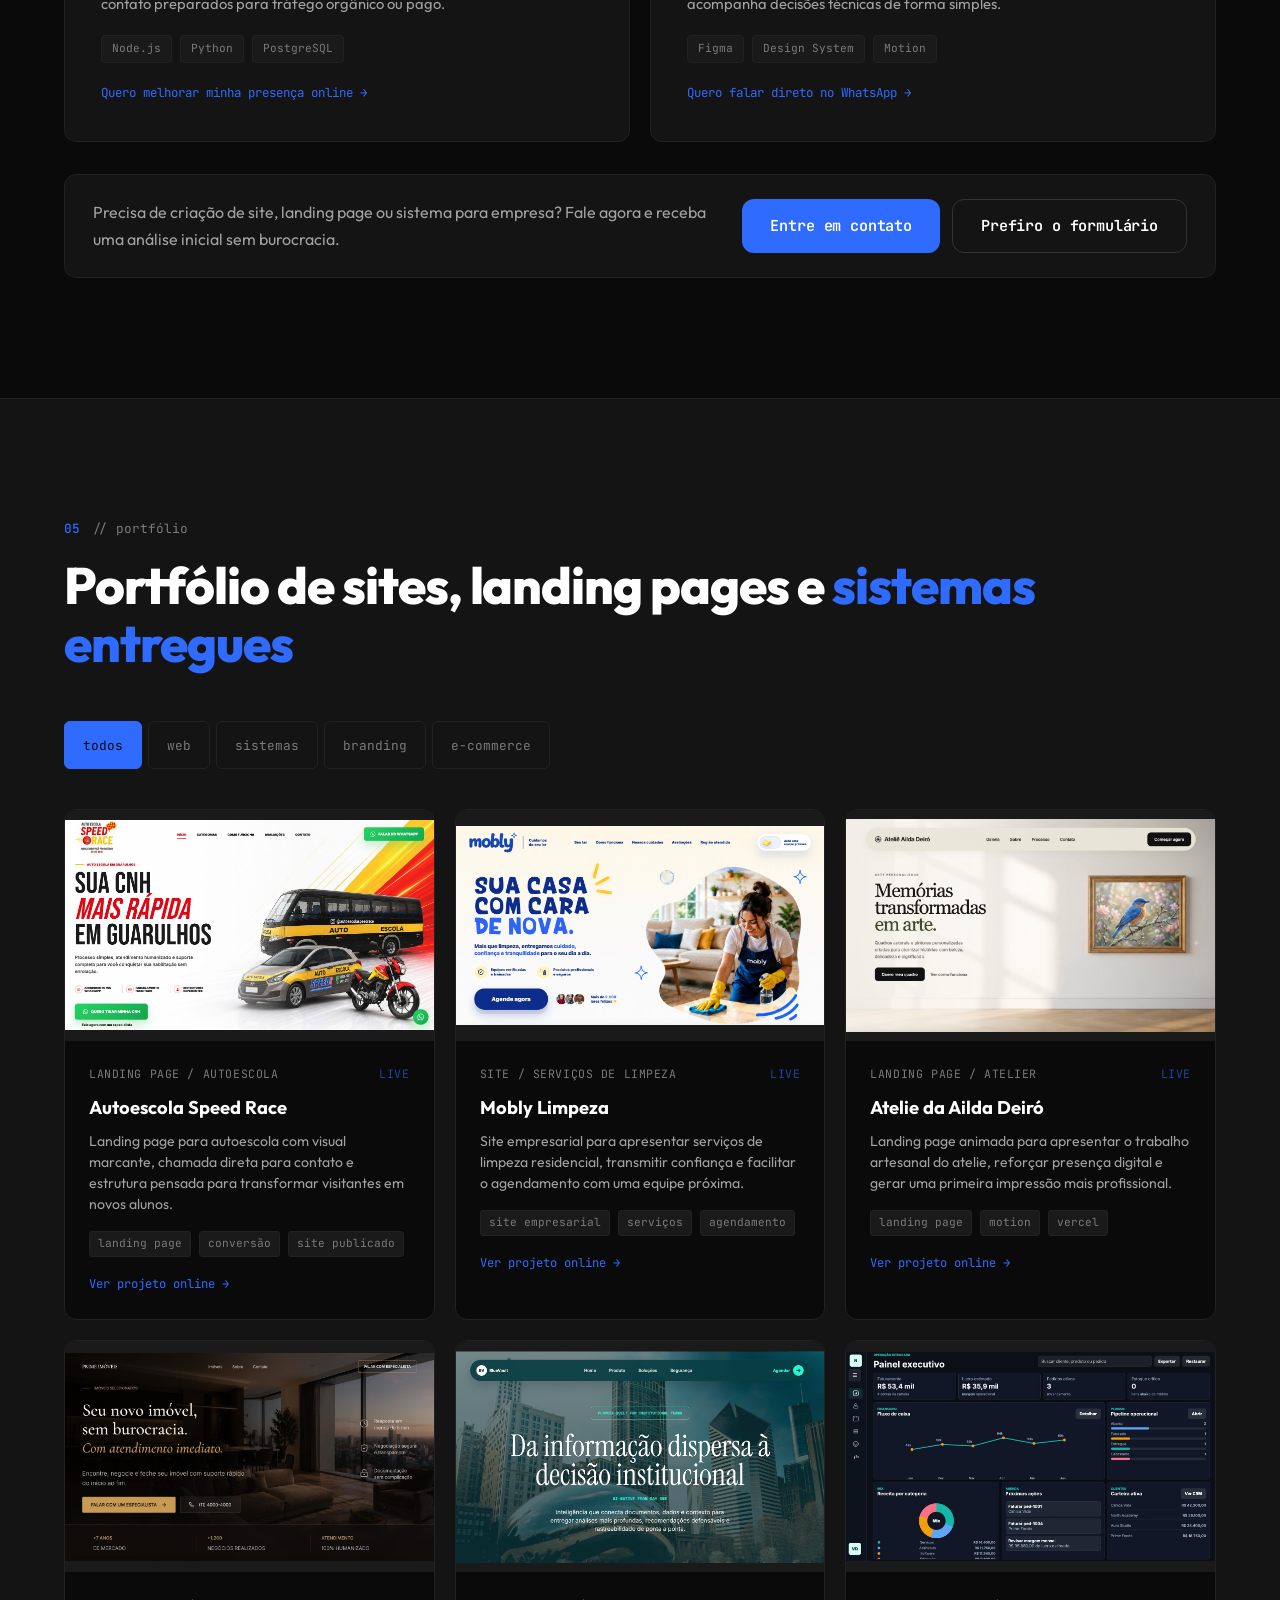
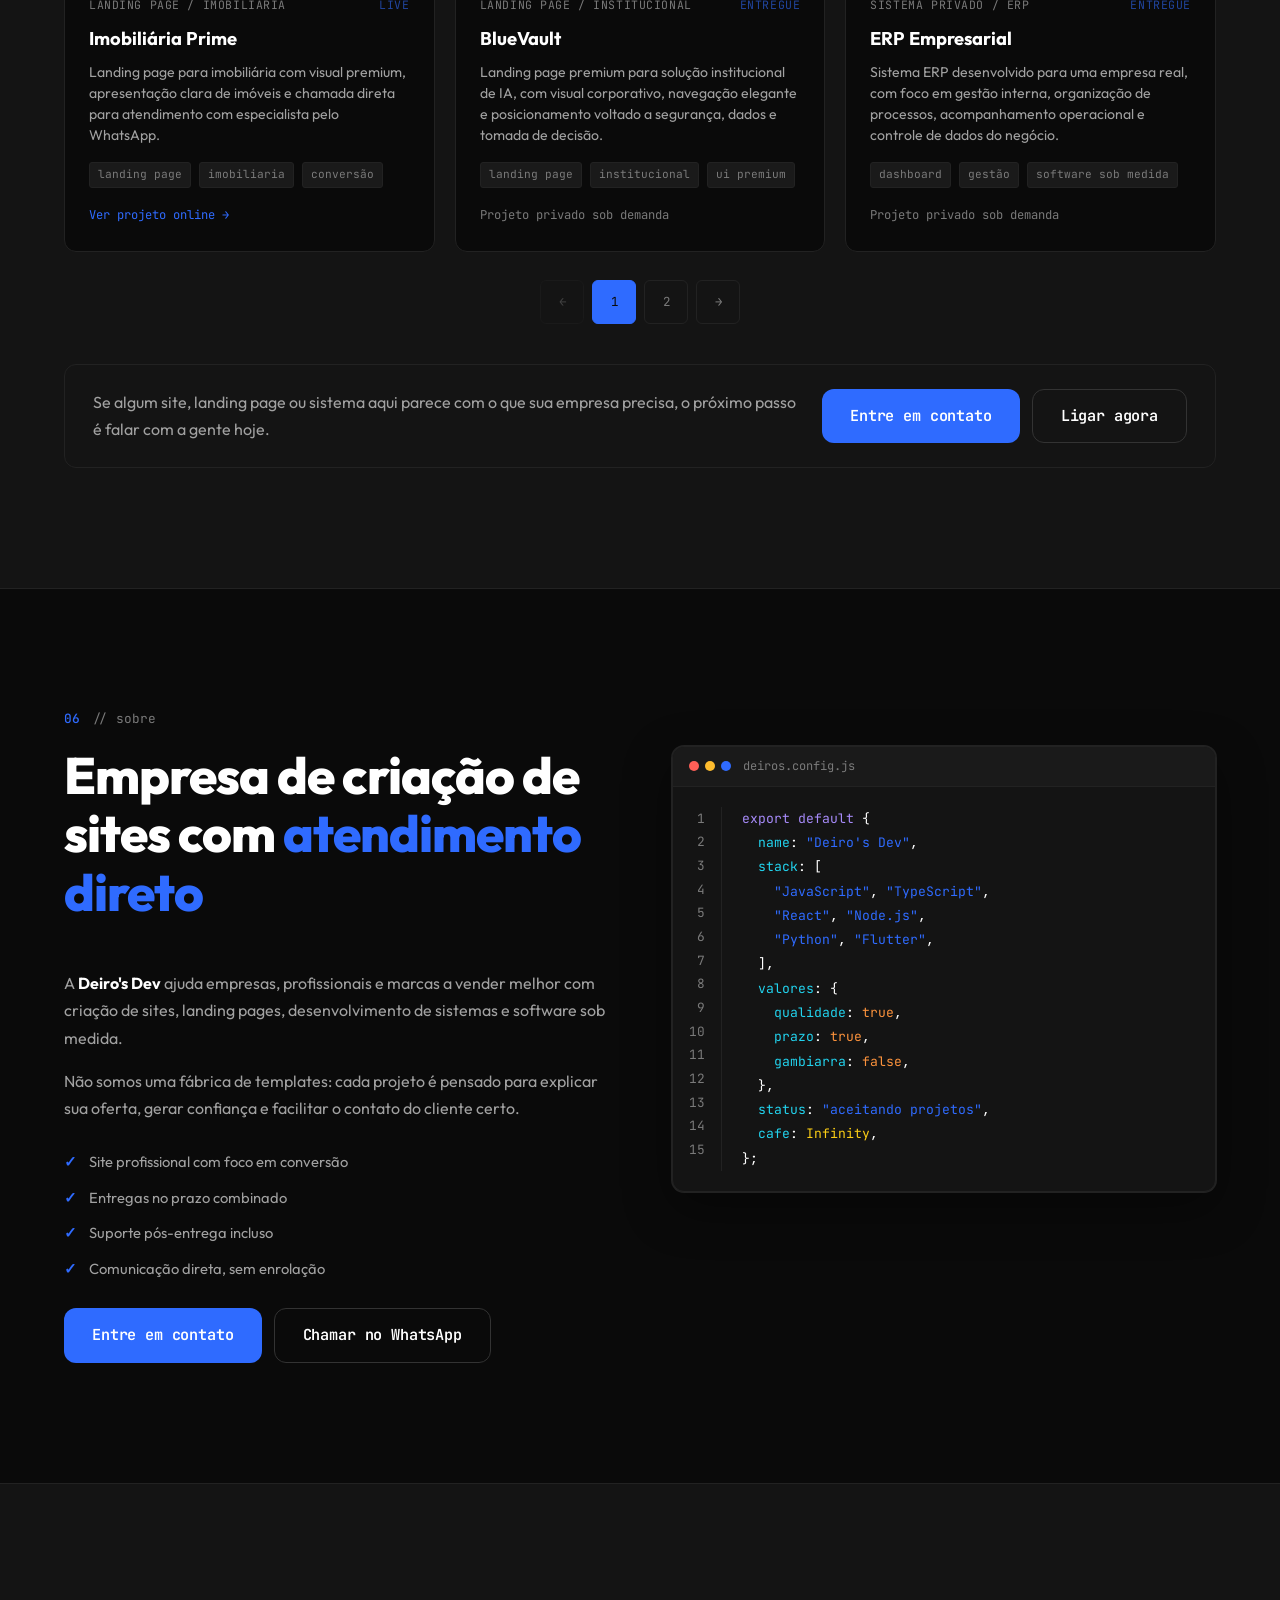
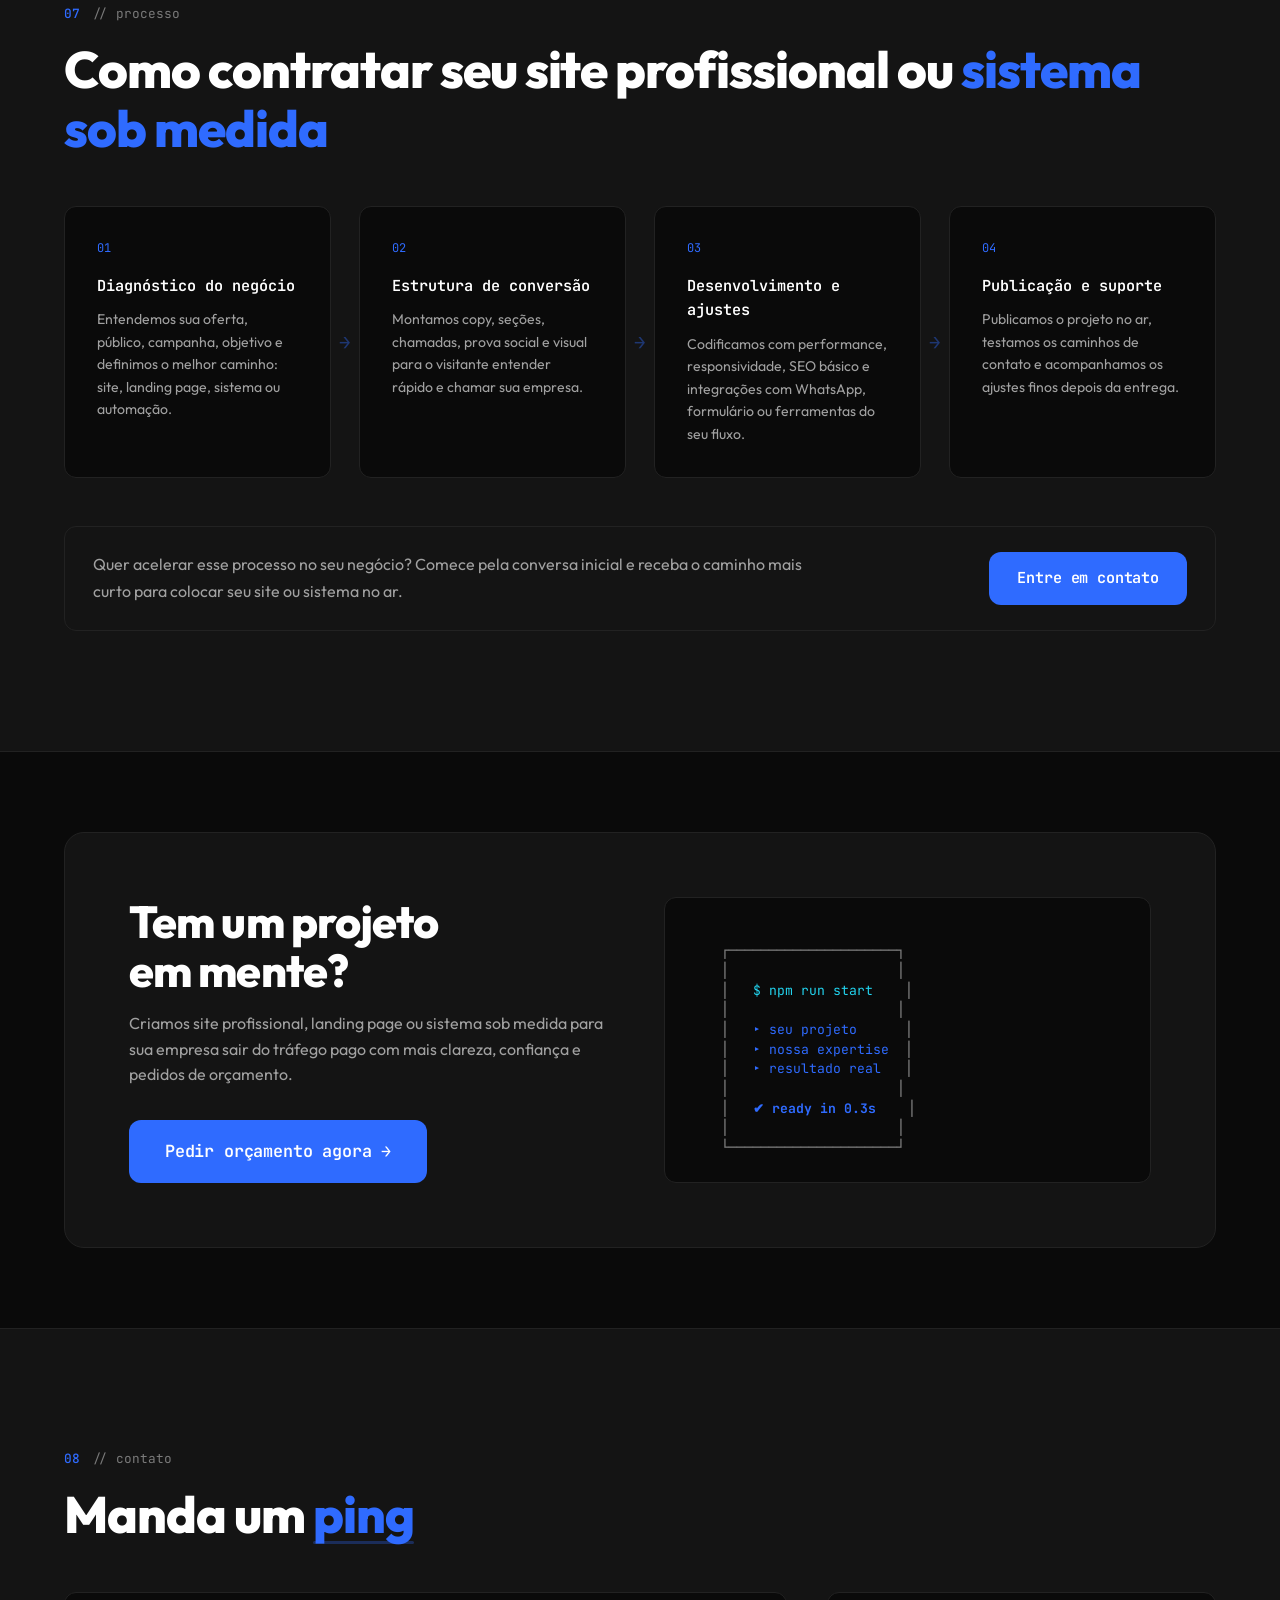
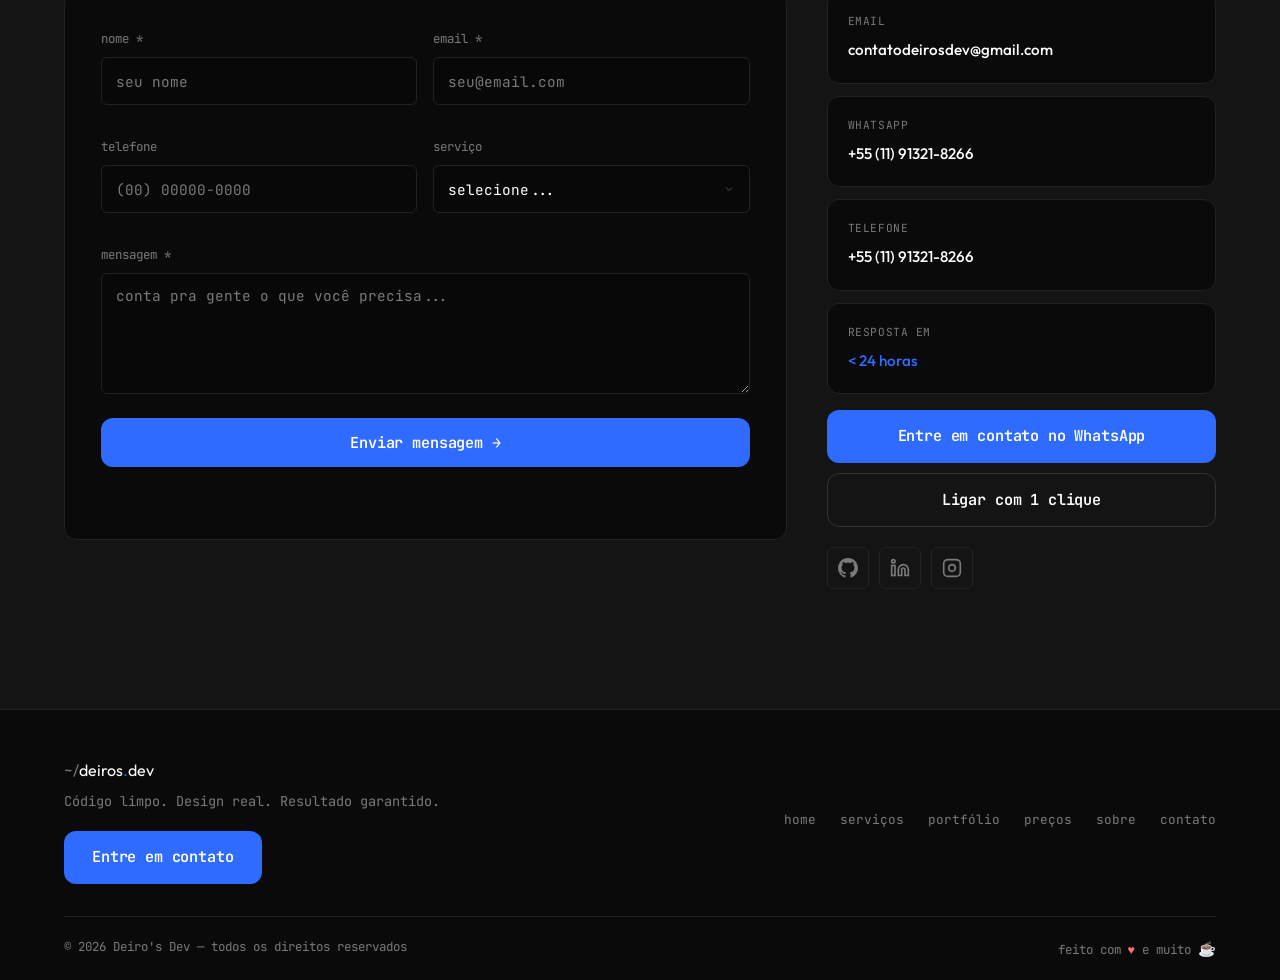
==== commit e235ba97: "Improve landing page conversion flow" ====
--- a/index.html
+++ b/index.html
@@ -23,7 +23,7 @@
     <link rel="preconnect" href="https://fonts.googleapis.com">
     <link rel="preconnect" href="https://fonts.gstatic.com" crossorigin>
     <link href="https://fonts.googleapis.com/css2?family=JetBrains+Mono:wght@300;400;500;600;700&family=Outfit:wght@300;400;500;600;700;800;900&display=swap" rel="stylesheet">
-    <link rel="stylesheet" href="styles.css?v=20260604-full-previews">
+    <link rel="stylesheet" href="styles.css?v=20260604-hero-benefits">
 </head>
 <body>
     <!-- Google Tag Manager (noscript) -->
@@ -114,15 +114,14 @@
             <div class="hero__copy">
                 <div class="hero__tag">
                     <span class="hero__tag-dot"></span>
-                    criação de sites e sistemas para empresas
+                    site profissional sem enrolação
                 </div>
                 <h1 class="hero__title">
-                    Sites profissionais que passam confiança<br>
-                    <span class="hero__title-accent">e geram mais contatos.</span>
+                    Transforme visitantes em clientes<br>
+                    <span class="hero__title-accent">com um site profissional.</span>
                 </h1>
                 <p class="hero__desc">
-                    Criamos sites, landing pages e sistemas com visual profissional,
-                    mensagem clara e caminho direto para o WhatsApp.
+                    Desenvolvemos sites modernos, rápidos e pensados para gerar resultados para sua empresa.
                 </p>
                 <a href="/precos/" class="hero-promo" aria-label="promoção de site profissional de 1.200 por 997 reais">
                     <span class="hero-promo__badge">promo 24h</span>
@@ -135,31 +134,31 @@
                     </span>
                 </a>
                 <div class="hero__actions">
-                    <a href="https://wa.me/5511913218266?text=Oi%2C%20quero%20um%20orcamento%20para%20site%2C%20landing%20page%20ou%20sistema." class="btn btn--primary" target="_blank" rel="noopener">
-                        Quero receber meu orçamento
+                    <a href="https://wa.me/5511913218266?text=Oi%2C%20vim%20pelo%20site%20e%20quero%20colocar%20meu%20projeto%20no%20ar.%20Pode%20me%20ajudar%3F" class="btn btn--primary" target="_blank" rel="noopener">
+                        Quero colocar meu site no ar
                     </a>
                     <a href="/precos/" class="btn btn--ghost">
-                        Ver planos e preços <span class="btn__arrow">↓</span>
+                        Ver projetos e preços <span class="btn__arrow">↓</span>
                     </a>
                 </div>
-                <p class="hero__microcopy">Resposta pelo WhatsApp em até 15 minutos no horário comercial.</p>
-                <div class="hero__proof" aria-label="provas de confiança">
-                    <span>48+ projetos entregues</span>
-                    <span>97% de aprovação</span>
-                    <span>Atendimento direto</span>
-                </div>
-                <div class="hero__metrics">
+                <ul class="hero__benefits" aria-label="benefícios da contratação">
+                    <li>Pagamento único ou mensalidade</li>
+                    <li>Entrega rápida</li>
+                    <li>Suporte especializado</li>
+                    <li>Hospedagem disponível</li>
+                </ul>
+                <div class="hero__metrics" aria-label="provas de confiança">
                     <div class="metric">
                         <span class="metric__value" data-count="48" data-suffix="+">0</span>
-                        <span class="metric__label">projetos entregues<br><small>sites, sistemas e landing pages</small></span>
+                        <span class="metric__label">projetos entregues</span>
                     </div>
                     <div class="metric">
                         <span class="metric__value" data-count="97" data-suffix="%">0</span>
-                        <span class="metric__label">aprovação média<br><small>após a publicação</small></span>
+                        <span class="metric__label">aprovação média</span>
                     </div>
                     <div class="metric">
                         <span class="metric__value" data-count="30" data-suffix="">0</span>
-                        <span class="metric__label">dias de garantia<br><small>contra bugs técnicos</small></span>
+                        <span class="metric__label">dias de garantia</span>
                     </div>
                 </div>
             </div>
@@ -184,7 +183,9 @@
                 <a href="/portfolio/" class="featured-work__link">Ver portfólio completo →</a>
             </div>
 
-            <div class="featured-work__grid">
+            <div class="featured-carousel" id="featuredCarousel">
+                <div class="featured-carousel__viewport">
+                    <div class="featured-carousel__track" id="featuredCarouselTrack">
                 <article class="featured-case">
                     <img src="assets/autoescola.jpeg" alt="Landing page da Autoescola Speed Race" loading="lazy" decoding="async">
                     <div class="featured-case__body">
@@ -215,31 +216,62 @@
                         <span class="featured-case__action">Abrir projeto →</span>
                     </div>
                 </a>
-            </div>
-        </div>
-    </section>
-
-    <!-- ==================== TRUST SNAPSHOT ==================== -->
-    <section class="trust-snapshot" aria-label="problemas que resolvemos">
-        <div class="container">
-            <div class="trust-snapshot__grid">
-                <div class="trust-panel trust-panel--bad">
-                    <h2>Quando o site atrapalha:</h2>
-                    <ul>
-                        <li>Site lento ou desatualizado</li>
-                        <li>Poucos pedidos de orçamento</li>
-                        <li>Oferta confusa no tráfego pago</li>
-                        <li>Falta de provas e credibilidade online</li>
-                    </ul>
-                </div>
-                <div class="trust-panel trust-panel--good">
-                    <h2>Como resolvemos:</h2>
-                    <ul>
-                        <li>Landing pages focadas em conversão</li>
-                        <li>Sites institucionais profissionais</li>
-                        <li>Sistemas personalizados para operação</li>
-                        <li>WhatsApp, formulário, SEO básico e publicação</li>
-                    </ul>
+                <article class="featured-case">
+                    <img src="assets/atelie-ailda-deiro.jpeg" alt="Landing page do Atelie da Ailda Deiro" loading="lazy" decoding="async">
+                    <div class="featured-case__body">
+                        <span>landing page publicada</span>
+                        <h3>Atelie da Ailda Deiró</h3>
+                        <div class="featured-case__stat">Presença digital profissional</div>
+                        <p>Página animada para apresentar o trabalho artesanal com mais credibilidade.</p>
+                        <a href="https://atelie-sigma.vercel.app" target="_blank" rel="noopener">Abrir projeto →</a>
+                    </div>
+                </article>
+                <article class="featured-case">
+                    <img src="assets/rpx.png" alt="Plataforma RPX Ranking e Premiações" loading="lazy" decoding="async">
+                    <div class="featured-case__body">
+                        <span>plataforma web publicada</span>
+                        <h3>RPX - Ranking & Premiações</h3>
+                        <div class="featured-case__stat">Dashboard em tempo real</div>
+                        <p>Plataforma de esports com ranking, premiações, Pix e cripto.</p>
+                        <a href="https://rpx-w2oo.vercel.app/" target="_blank" rel="noopener">Abrir projeto →</a>
+                    </div>
+                </article>
+                <article class="featured-case">
+                    <img src="assets/buledecha.png" alt="Site Bule de Chá" loading="lazy" decoding="async">
+                    <div class="featured-case__body">
+                        <span>branding e web design</span>
+                        <h3>Bule de Chá</h3>
+                        <div class="featured-case__stat">Experiência premium</div>
+                        <p>Presença digital sofisticada para uma marca de chás artesanais.</p>
+                        <a href="https://traeepjmif3z.vercel.app/" target="_blank" rel="noopener">Abrir projeto →</a>
+                    </div>
+                </article>
+                <article class="featured-case">
+                    <img src="assets/afrodite.png" alt="Loja virtual Afrodite" loading="lazy" decoding="async">
+                    <div class="featured-case__body">
+                        <span>loja virtual publicada</span>
+                        <h3>Afrodite</h3>
+                        <div class="featured-case__stat">Vitrine focada em conversão</div>
+                        <p>E-commerce de moda feminina com filtros e checkout otimizado.</p>
+                        <a href="https://traeaafroditecq94.vercel.app/" target="_blank" rel="noopener">Abrir projeto →</a>
+                    </div>
+                </article>
+                <article class="featured-case">
+                    <img src="assets/ygorx.png" alt="Portfolio YgorX" loading="lazy" decoding="async">
+                    <div class="featured-case__body">
+                        <span>portfólio publicado</span>
+                        <h3>YgorX</h3>
+                        <div class="featured-case__stat">Autoridade e personal branding</div>
+                        <p>Landing page com visual escuro e chamada direta para conversão.</p>
+                        <a href="https://ygorx.vercel.app/" target="_blank" rel="noopener">Abrir projeto →</a>
+                    </div>
+                </article>
+                    </div>
+                </div>
+                <div class="featured-carousel__controls">
+                    <button class="featured-carousel__btn" id="featuredPrev" type="button" aria-label="Projetos anteriores">←</button>
+                    <div class="featured-carousel__dots" id="featuredDots" aria-label="Navegação dos projetos"></div>
+                    <button class="featured-carousel__btn" id="featuredNext" type="button" aria-label="Próximos projetos">→</button>
                 </div>
             </div>
         </div>
@@ -249,7 +281,7 @@
     <section class="services" id="services">
         <div class="container">
             <div class="section-label">
-                <span class="section-label__number">02</span>
+                <span class="section-label__number">04</span>
                 <span class="section-label__text">// por que escolher</span>
             </div>
             <h2 class="section-heading">
@@ -324,7 +356,7 @@
     <section class="work" id="work">
         <div class="container">
             <div class="section-label">
-                <span class="section-label__number">03</span>
+                <span class="section-label__number">05</span>
                 <span class="section-label__text">// portfólio</span>
             </div>
             <h2 class="section-heading">
@@ -619,7 +651,7 @@
     <section class="about" id="about">
         <div class="container">
             <div class="section-label">
-                <span class="section-label__number">04</span>
+                <span class="section-label__number">06</span>
                 <span class="section-label__text">// sobre</span>
             </div>
 
@@ -680,7 +712,7 @@
     <section class="process">
         <div class="container">
             <div class="section-label">
-                <span class="section-label__number">05</span>
+                <span class="section-label__number">07</span>
                 <span class="section-label__text">// processo</span>
             </div>
             <h2 class="section-heading">
@@ -733,14 +765,26 @@
     <section class="pricing" id="pricing">
         <div class="container">
             <div class="section-label">
-                <span class="section-label__number">06</span>
+                <span class="section-label__number">02</span>
                 <span class="section-label__text">// planos e prazos</span>
             </div>
             <h2 class="section-heading">
                 Planos claros para sair do orçamento e <span class="highlight">colocar o projeto no ar</span>
             </h2>
 
-            <div class="pricing__grid">
+            <div class="pricing-switcher" role="tablist" aria-label="Escolha a modalidade de contratação">
+                <button class="pricing-switcher__option active" id="pricingLifetimeTab" type="button" role="tab" aria-selected="true" aria-controls="pricingLifetime" data-pricing-mode="lifetime">
+                    <span>Vitalício</span>
+                    <small>o projeto é seu</small>
+                </button>
+                <button class="pricing-switcher__option" id="pricingMonthlyTab" type="button" role="tab" aria-selected="false" aria-controls="pricingMonthly" data-pricing-mode="monthly">
+                    <span>Mensalidade</span>
+                    <small>comece sem entrada</small>
+                </button>
+            </div>
+
+            <div class="pricing-mode-panel active" id="pricingLifetime" role="tabpanel" aria-labelledby="pricingLifetimeTab" data-pricing-panel="lifetime">
+                <div class="pricing__grid">
                 <article class="price-card" data-aos>
                     <div class="price-card__top">
                         <span class="price-card__tag">campanhas</span>
@@ -838,9 +882,11 @@
                     </ul>
                     <a href="https://wa.me/5511913218266?text=Oi%2C%20quero%20orcamento%20para%20sistema%20ou%20app." class="btn btn--primary" target="_blank" rel="noopener">Quero esse plano</a>
                 </article>
-            </div>
-
-            <div class="subscription" data-aos>
+                </div>
+            </div>
+
+            <div class="pricing-mode-panel" id="pricingMonthly" role="tabpanel" aria-labelledby="pricingMonthlyTab" data-pricing-panel="monthly" hidden>
+            <div class="subscription">
                 <div class="subscription__intro">
                     <div>
                         <span class="subscription__eyebrow">sem entrada · contrato mínimo de 12 meses</span>
@@ -913,6 +959,7 @@
                     <span>o projeto fica no ar enquanto o plano estiver ativo</span>
                 </div>
             </div>
+            </div>
 
             <div class="pricing-modal" id="pricingModal" hidden role="dialog" aria-modal="true" aria-labelledby="pricingModalTitle">
                 <div class="pricing-modal__overlay" data-pricing-close></div>
@@ -941,7 +988,7 @@
     <section class="reviews">
         <div class="container">
             <div class="section-label">
-                <span class="section-label__number">07</span>
+                <span class="section-label__number">03</span>
                 <span class="section-label__text">// prova verificável</span>
             </div>
             <h2 class="section-heading">
@@ -950,6 +997,18 @@
 
             <div class="reviews__track" id="reviewsTrack">
                 <div class="review active" data-index="0">
+                    <blockquote class="review__quote">
+                        Gostaria de agradecer publicamente a toda a equipe da Deiro’s Dev pelo excelente trabalho. Solicitei o desenvolvimento de uma landing page e fiquei impressionado com a velocidade da entrega. Mais do que a rapidez, o que realmente chamou a atenção foi a qualidade impecável do projeto final. Parabéns pelo profissionalismo, competência e atenção aos detalhes. Com certeza faremos novos projetos juntos!
+                    </blockquote>
+                    <div class="review__author">
+                        <div class="review__avatar">SR</div>
+                        <div>
+                            <strong>Autoescola Speed Race</strong>
+                            <span>landing page publicada</span>
+                        </div>
+                    </div>
+                </div>
+                <div class="review" data-index="1">
                     <blockquote class="review__quote">
                         Desenvolvimento de sistema web com ranking, premiações, Pix, cripto e dashboard em tempo real para uma operação de esports.
                     </blockquote>
@@ -961,7 +1020,7 @@
                         </div>
                     </div>
                 </div>
-                <div class="review" data-index="1">
+                <div class="review" data-index="2">
                     <blockquote class="review__quote">
                         Site profissional para marca de chás artesanais com identidade visual, experiência premium e página publicada.
                     </blockquote>
@@ -973,7 +1032,7 @@
                         </div>
                     </div>
                 </div>
-                <div class="review" data-index="2">
+                <div class="review" data-index="3">
                     <blockquote class="review__quote">
                         Landing page de personal branding com visual escuro, foco em autoridade e chamada direta para conversão.
                     </blockquote>
@@ -992,6 +1051,7 @@
                     <button class="reviews__dot active" data-idx="0" aria-label="Ir para depoimento 1"></button>
                     <button class="reviews__dot" data-idx="1" aria-label="Ir para depoimento 2"></button>
                     <button class="reviews__dot" data-idx="2" aria-label="Ir para depoimento 3"></button>
+                    <button class="reviews__dot" data-idx="3" aria-label="Ir para depoimento 4"></button>
                 </div>
                 <button class="reviews__btn" id="nextReview" aria-label="Próximo">→</button>
             </div>
@@ -1163,6 +1223,6 @@
         <span>Orçamento</span>
     </a>
 
-    <script src="script.js?v=20260604-promo"></script>
+    <script src="script.js?v=20260604-pricing-switcher"></script>
 </body>
 </html>
--- a/styles.css
+++ b/styles.css
@@ -295,11 +295,11 @@
    HERO
    ========================================== */
 .hero {
-    min-height: 100vh;
+    min-height: auto;
     display: flex;
     flex-direction: column;
     justify-content: center;
-    padding: calc(var(--nav-h) + 40px) 24px 40px;
+    padding: calc(var(--nav-h) + 28px) 24px 56px;
     position: relative;
     max-width: var(--max-w);
     margin: 0 auto;
@@ -307,11 +307,11 @@
 .hero__grid {
     display: grid;
     grid-template-columns: 1fr 1fr;
-    gap: 64px;
+    gap: 44px;
     align-items: center;
 }
 .hero__terminal {
-    transform: translateY(-72px) scale(0.92);
+    transform: translateY(-42px) scale(0.9);
     transform-origin: center left;
 }
 
@@ -386,7 +386,7 @@
     padding: 6px 14px;
     border: 1px solid var(--accent-border);
     border-radius: 100px;
-    margin-bottom: 28px;
+    margin-bottom: 18px;
     background: var(--accent-bg);
 }
 .hero__tag-dot {
@@ -402,10 +402,10 @@
 }
 .hero__title {
     font-family: var(--font-sans);
-    font-size: clamp(2.8rem, 5vw, 4rem);
+    font-size: clamp(2.5rem, 4.5vw, 3.7rem);
     font-weight: 900;
     line-height: 1.05;
-    margin-bottom: 24px;
+    margin-bottom: 18px;
     letter-spacing: -0.03em;
 }
 .hero__title-accent {
@@ -496,55 +496,72 @@
     color: var(--yellow);
     line-height: 1;
 }
-.hero__microcopy {
-    margin: -6px 0 16px;
-    font-size: 0.88rem;
-    color: var(--text-dim);
-}
 .hero__actions {
-    display: flex;
+    display: grid;
+    grid-template-columns: minmax(0, 1.18fr) minmax(0, 0.82fr);
     gap: 12px;
+    max-width: 620px;
     margin-bottom: 18px;
+}
+.hero__actions .btn {
+    padding-right: 16px;
+    padding-left: 16px;
+    font-size: 0.82rem;
+}
+.hero__benefits {
+    display: flex;
     flex-wrap: wrap;
-}
-.hero__proof {
-    display: flex;
-    flex-wrap: wrap;
+    gap: 8px 16px;
+    max-width: 620px;
+    margin-bottom: 18px;
+}
+.hero__benefits li {
+    position: relative;
+    padding-left: 16px;
+    color: var(--text-dim);
+    font-size: 0.76rem;
+}
+.hero__benefits li::before {
+    content: '✓';
+    position: absolute;
+    left: 0;
+    color: var(--accent);
+    font-family: var(--font-mono);
+    font-weight: 700;
+}
+.hero__metrics {
+    display: grid;
+    grid-template-columns: repeat(3, minmax(0, 1fr));
+    max-width: 620px;
+    border-top: 1px solid var(--border);
+    border-bottom: 1px solid var(--border);
+}
+.metric {
+    display: grid;
+    grid-template-columns: auto minmax(0, 1fr);
+    align-items: center;
     gap: 8px;
-    margin-bottom: 34px;
-}
-.hero__proof span {
-    font-family: var(--font-mono);
-    font-size: 0.72rem;
-    color: var(--text-dim);
-    padding: 7px 10px;
-    border: 1px solid var(--border);
-    border-radius: var(--radius-sm);
-    background: rgba(255, 255, 255, 0.03);
-}
-.hero__metrics {
-    display: flex;
-    gap: 40px;
-}
-.metric {
-    display: flex;
-    flex-direction: column;
+    padding: 13px 14px;
+    border-right: 1px solid var(--border);
+}
+.metric:last-child {
+    border-right: 0;
 }
 .metric__value {
     font-family: var(--font-mono);
-    font-size: 2rem;
+    font-size: 1.45rem;
     font-weight: 700;
     color: var(--text);
     line-height: 1;
 }
 .metric__value::after { content: attr(data-suffix); color: var(--accent); }
 .metric__label {
-    font-size: 0.78rem;
-    color: var(--text-muted);
-    margin-top: 6px;
-    line-height: 1.4;
-}
-.metric__label small { color: var(--text-muted); font-size: 0.7rem; }
+    font-family: var(--font-mono);
+    font-size: 0.66rem;
+    color: var(--text-muted);
+    line-height: 1.3;
+    text-transform: uppercase;
+}
 
 /* Scroll hint */
 .hero__scroll-hint {
@@ -608,12 +625,23 @@
     font-size: 0.82rem;
     color: var(--accent);
 }
-.featured-work__grid {
-    display: grid;
-    grid-template-columns: repeat(3, minmax(0, 1fr));
+.featured-carousel {
+    --featured-per-view: 3;
+}
+.featured-carousel__viewport {
+    overflow: hidden;
+}
+.featured-carousel__track {
+    display: flex;
+    align-items: stretch;
     gap: 20px;
+    touch-action: pan-y;
+    transition: transform 0.5s cubic-bezier(0.4, 0, 0.2, 1);
 }
 .featured-case {
+    flex: 0 0 calc((100% - (20px * (var(--featured-per-view) - 1))) / var(--featured-per-view));
+    display: flex;
+    flex-direction: column;
     overflow: hidden;
     border: 1px solid var(--border);
     border-radius: var(--radius);
@@ -621,7 +649,8 @@
     transition: transform var(--transition), border-color var(--transition), box-shadow var(--transition);
 }
 .featured-case--link {
-    display: block;
+    display: flex;
+    flex-direction: column;
     color: inherit;
     text-decoration: none;
 }
@@ -644,6 +673,9 @@
         var(--bg-card);
 }
 .featured-case__body {
+    display: flex;
+    flex: 1;
+    flex-direction: column;
     padding: 22px;
 }
 .featured-case__body span,
@@ -681,6 +713,10 @@
 }
 .featured-case__body a,
 .featured-case__action {
+    margin-top: auto;
+}
+.featured-case__body a,
+.featured-case__action {
     color: var(--accent);
 }
 .featured-case__action {
@@ -691,51 +727,52 @@
     color: var(--text-muted) !important;
     text-transform: none !important;
 }
-.trust-snapshot {
-    padding: 0 0 112px;
-    background: var(--bg-raised);
-}
-.trust-snapshot__grid {
-    display: grid;
-    grid-template-columns: repeat(2, minmax(0, 1fr));
-    gap: 20px;
-}
-.trust-panel {
-    padding: 32px;
+.featured-carousel__controls {
+    display: flex;
+    align-items: center;
+    justify-content: center;
+    gap: 18px;
+    margin-top: 28px;
+}
+.featured-carousel__btn {
+    width: 46px;
+    height: 46px;
+    display: inline-flex;
+    align-items: center;
+    justify-content: center;
     border: 1px solid var(--border);
-    border-radius: var(--radius);
-    background: var(--bg);
-}
-.trust-panel h2 {
-    font-size: clamp(1.4rem, 2.5vw, 2rem);
-    line-height: 1.2;
-    margin-bottom: 20px;
-}
-.trust-panel ul {
-    display: grid;
-    gap: 12px;
-}
-.trust-panel li {
-    position: relative;
-    padding-left: 28px;
-    color: var(--text-dim);
-}
-.trust-panel li::before {
-    position: absolute;
-    left: 0;
-    top: 0;
-    font-family: var(--font-mono);
-    font-weight: 800;
-}
-.trust-panel--bad li::before {
-    content: 'x';
-    color: var(--red);
-}
-.trust-panel--good li::before {
-    content: '+';
-    color: var(--accent);
-}
-
+    border-radius: var(--radius-sm);
+    color: var(--text-dim);
+    font-family: var(--font-mono);
+    transition: all var(--transition);
+}
+.featured-carousel__btn:hover:not(:disabled) {
+    border-color: var(--accent);
+    color: var(--accent);
+    transform: translateY(-2px);
+}
+.featured-carousel__btn:disabled {
+    cursor: not-allowed;
+    opacity: 0.35;
+}
+.featured-carousel__dots {
+    display: flex;
+    gap: 6px;
+}
+.featured-carousel__dot {
+    width: 8px;
+    height: 8px;
+    padding: 0;
+    border: 0;
+    border-radius: 50%;
+    background: var(--border-hl);
+    transition: all var(--transition);
+}
+.featured-carousel__dot.active {
+    width: 24px;
+    border-radius: 4px;
+    background: var(--accent);
+}
 /* ==========================================
    SERVICES
    ========================================== */
@@ -1270,6 +1307,65 @@
     grid-template-columns: repeat(4, minmax(0, 1fr));
     gap: 20px;
     align-items: stretch;
+}
+.pricing-switcher {
+    display: grid;
+    grid-template-columns: repeat(2, minmax(0, 1fr));
+    width: min(560px, 100%);
+    margin: -8px auto 38px;
+    padding: 5px;
+    border: 1px solid var(--border);
+    border-radius: 12px;
+    background: var(--bg-raised);
+}
+.pricing-switcher__option {
+    display: grid;
+    gap: 3px;
+    padding: 13px 18px;
+    border: 1px solid transparent;
+    border-radius: 8px;
+    color: var(--text-muted);
+    text-align: center;
+    transition: color var(--transition), background var(--transition), border-color var(--transition), box-shadow var(--transition);
+}
+.pricing-switcher__option span {
+    font-family: var(--font-mono);
+    font-size: 0.82rem;
+    font-weight: 700;
+    text-transform: uppercase;
+}
+.pricing-switcher__option small {
+    font-size: 0.68rem;
+}
+.pricing-switcher__option.active {
+    border-color: var(--accent-border);
+    color: var(--text);
+    background: var(--accent-bg);
+    box-shadow: 0 8px 24px rgba(47, 107, 255, 0.12);
+}
+.pricing-switcher__option.active small {
+    color: var(--accent);
+}
+.pricing-mode-panel[hidden] {
+    display: none;
+}
+.pricing-mode-panel.active {
+    animation: pricingPanelIn 0.38s ease both;
+}
+@keyframes pricingPanelIn {
+    from {
+        opacity: 0;
+        transform: translateY(10px);
+    }
+    to {
+        opacity: 1;
+        transform: translateY(0);
+    }
+}
+@media (prefers-reduced-motion: reduce) {
+    .pricing-mode-panel.active {
+        animation: none;
+    }
 }
 .price-card {
     position: relative;
@@ -1527,7 +1623,7 @@
     justify-content: center;
 }
 .subscription {
-    margin-top: 72px;
+    margin-top: 0;
     padding: 34px;
     border: 1px solid var(--accent-border);
     border-radius: var(--radius);
@@ -1793,6 +1889,7 @@
     min-height: 240px;
     max-width: 700px;
     margin: 0 auto;
+    transition: height 0.35s ease;
 }
 .review {
     position: absolute;
@@ -2271,8 +2368,6 @@
     .hero__grid { grid-template-columns: 1fr; gap: 48px; }
     .hero__terminal { order: 2; transform: none; }
     .hero__copy { order: 1; }
-    .featured-work__grid { grid-template-columns: repeat(2, minmax(0, 1fr)); }
-    .trust-snapshot__grid { grid-template-columns: 1fr; }
     .services__grid { grid-template-columns: 1fr; }
     .pricing__grid { grid-template-columns: repeat(2, minmax(0, 1fr)); }
     .subscription__intro { grid-template-columns: 1fr; align-items: start; }
@@ -2294,6 +2389,29 @@
     .section-cta { flex-direction: column; align-items: flex-start; }
 }
 
+@media (max-width: 1280px) {
+    .hero {
+        padding-top: calc(var(--nav-h) + 22px);
+        padding-bottom: 44px;
+    }
+    .hero__grid {
+        grid-template-columns: minmax(0, 820px);
+        justify-content: center;
+    }
+    .hero__terminal {
+        display: none;
+    }
+    .hero__copy {
+        width: 100%;
+    }
+    .hero__desc {
+        max-width: 680px;
+    }
+    .hero__scroll-hint {
+        display: none;
+    }
+}
+
 @media (max-width: 768px) {
     .nav__links {
         position: fixed;
@@ -2366,28 +2484,28 @@
     }
     .hero {
         min-height: auto;
-        padding: calc(var(--nav-h) + 24px) 16px 32px;
+        padding: calc(var(--nav-h) + 14px) 16px 24px;
     }
     .hero__tag {
-        margin-bottom: 20px;
+        margin-bottom: 12px;
+        padding: 5px 10px;
+        font-size: 0.68rem;
     }
     .hero__title {
-        font-size: 1.95rem;
+        font-size: 1.85rem;
         line-height: 1.08;
-        margin-bottom: 18px;
+        margin-bottom: 12px;
         text-wrap: balance;
     }
     .hero__title-accent {
         display: inline;
     }
     .hero__desc {
-        font-size: 1rem;
-        line-height: 1.65;
-        margin-bottom: 18px;
+        font-size: 0.92rem;
+        line-height: 1.5;
+        margin-bottom: 12px;
     }
     .hero__grid,
-    .featured-work__grid,
-    .trust-snapshot__grid,
     .services__grid,
     .work__grid,
     .about__grid,
@@ -2398,29 +2516,16 @@
     }
     .hero__grid,
     .about__grid {
-        gap: 28px;
+        gap: 0;
     }
     .hero__desc,
     .section-cta__text {
         max-width: none;
     }
     .hero__metrics {
-        display: grid;
-        grid-template-columns: repeat(3, minmax(0, 1fr));
-        gap: 12px;
-        align-items: start;
-    }
-    .metric__value {
-        font-size: 1.7rem;
-    }
-    .metric__label {
-        font-size: 0.72rem;
-    }
-    .metric__label small {
-        font-size: 0.66rem;
+        display: none;
     }
     .hero__actions,
-    .hero__proof,
     .about__cta,
     .section-cta__actions,
     .smart-offer__actions {
@@ -2428,12 +2533,38 @@
         align-items: stretch;
     }
     .hero-promo {
+        grid-template-columns: auto minmax(0, 1fr);
+        align-items: center;
+        gap: 8px;
+        margin-bottom: 16px;
+        padding: 8px;
+    }
+    .hero-promo__timer {
+        display: none;
+    }
+    .hero-promo__badge {
+        padding: 6px 7px;
+        font-size: 0.6rem;
+    }
+    .hero-promo__copy {
+        font-size: 0.7rem;
+    }
+    .hero-promo__copy small {
+        font-size: 0.64rem;
+    }
+    .hero__actions {
         grid-template-columns: 1fr;
-        align-items: stretch;
-        gap: 10px;
-    }
-    .hero-promo__timer {
-        justify-self: start;
+        gap: 8px;
+        margin-bottom: 12px;
+    }
+    .hero__benefits {
+        display: grid;
+        grid-template-columns: repeat(2, minmax(0, 1fr));
+        gap: 7px 10px;
+        margin-bottom: 0;
+    }
+    .hero__benefits li {
+        font-size: 0.68rem;
     }
     .terminal__body {
         min-height: auto;
@@ -2476,11 +2607,7 @@
     .contact {
         padding: 88px 0;
     }
-    .trust-snapshot {
-        padding: 0 0 88px;
-    }
     .svc-card,
-    .trust-panel,
     .process__step,
     .price-card,
     .subscription,
@@ -2491,7 +2618,7 @@
         padding: 24px;
     }
     .subscription {
-        margin-top: 48px;
+        margin-top: 0;
     }
     .subscription__intro h3 {
         font-size: 2rem;
@@ -2602,7 +2729,7 @@
         height: 28px;
     }
     .hero {
-        padding: calc(var(--nav-h) + 18px) 12px 28px;
+        padding: calc(var(--nav-h) + 12px) 12px 22px;
     }
     .hero__title {
         font-size: 1.8rem;
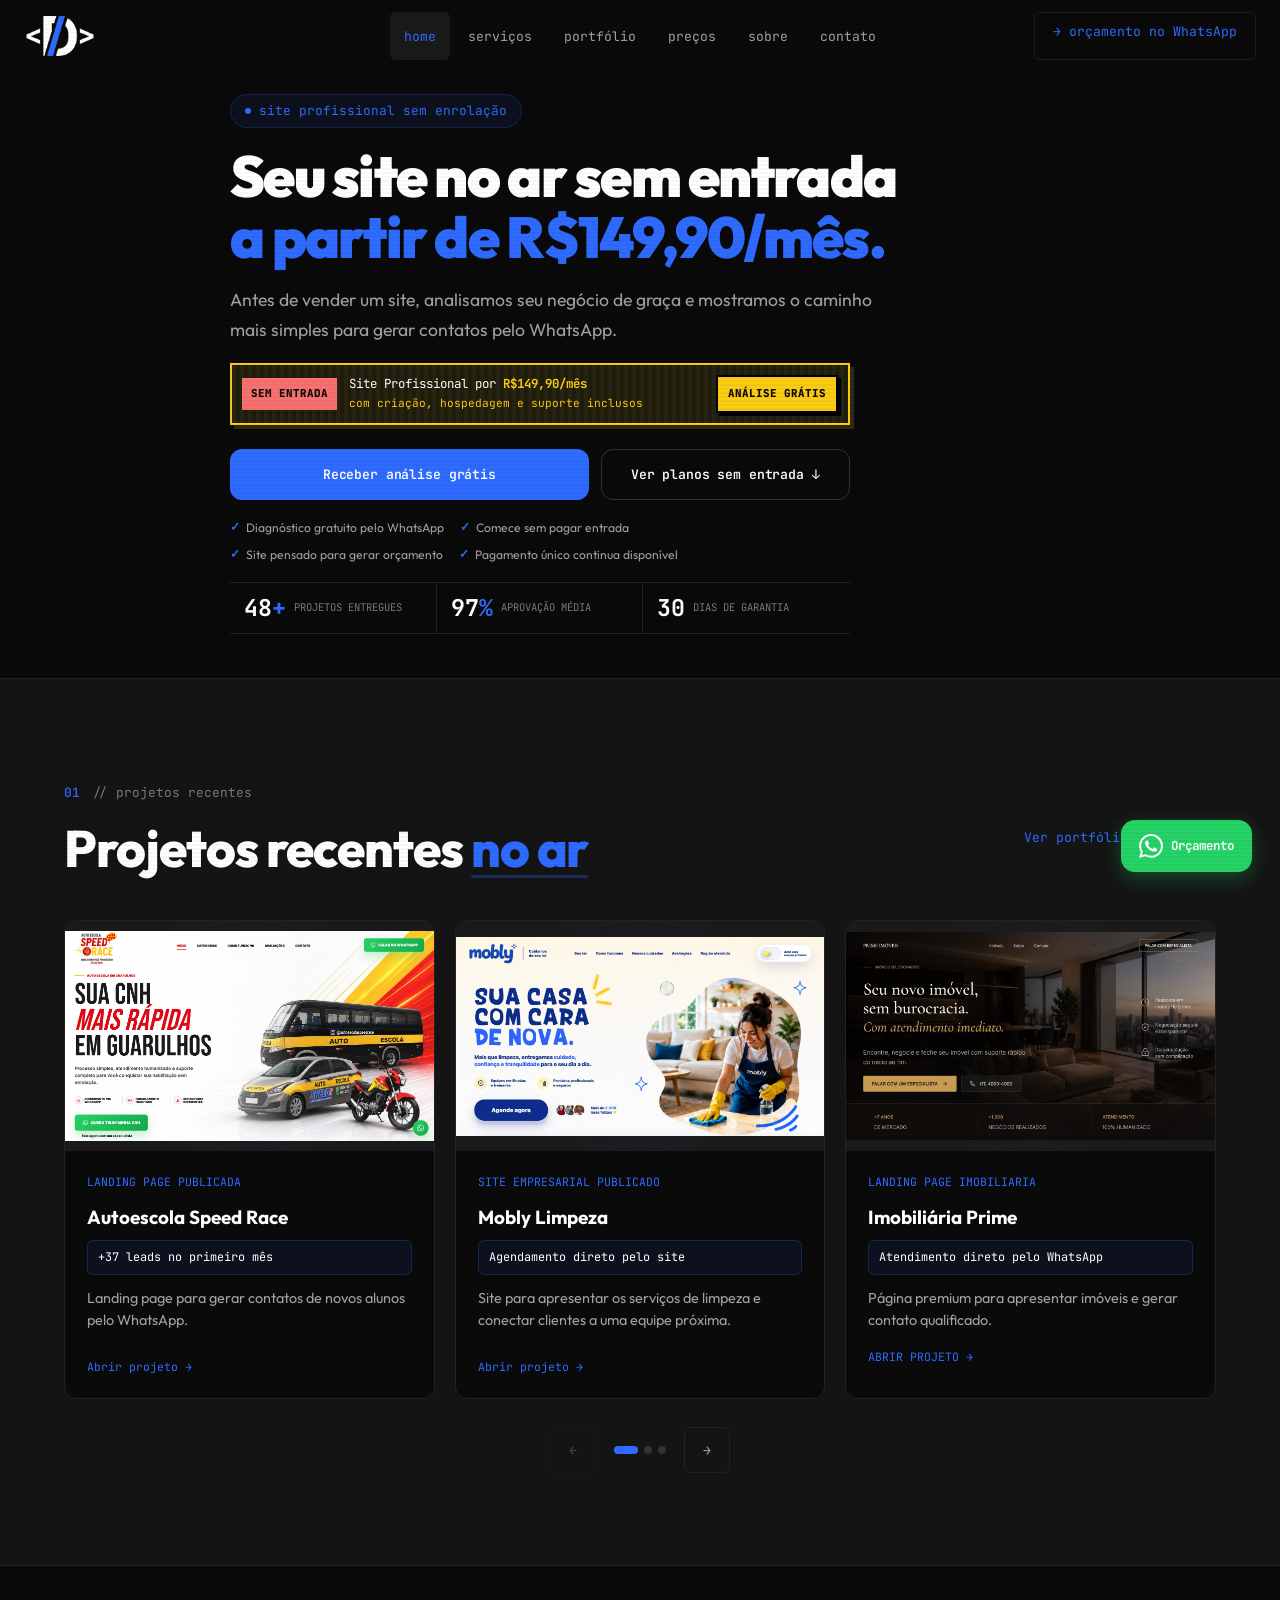
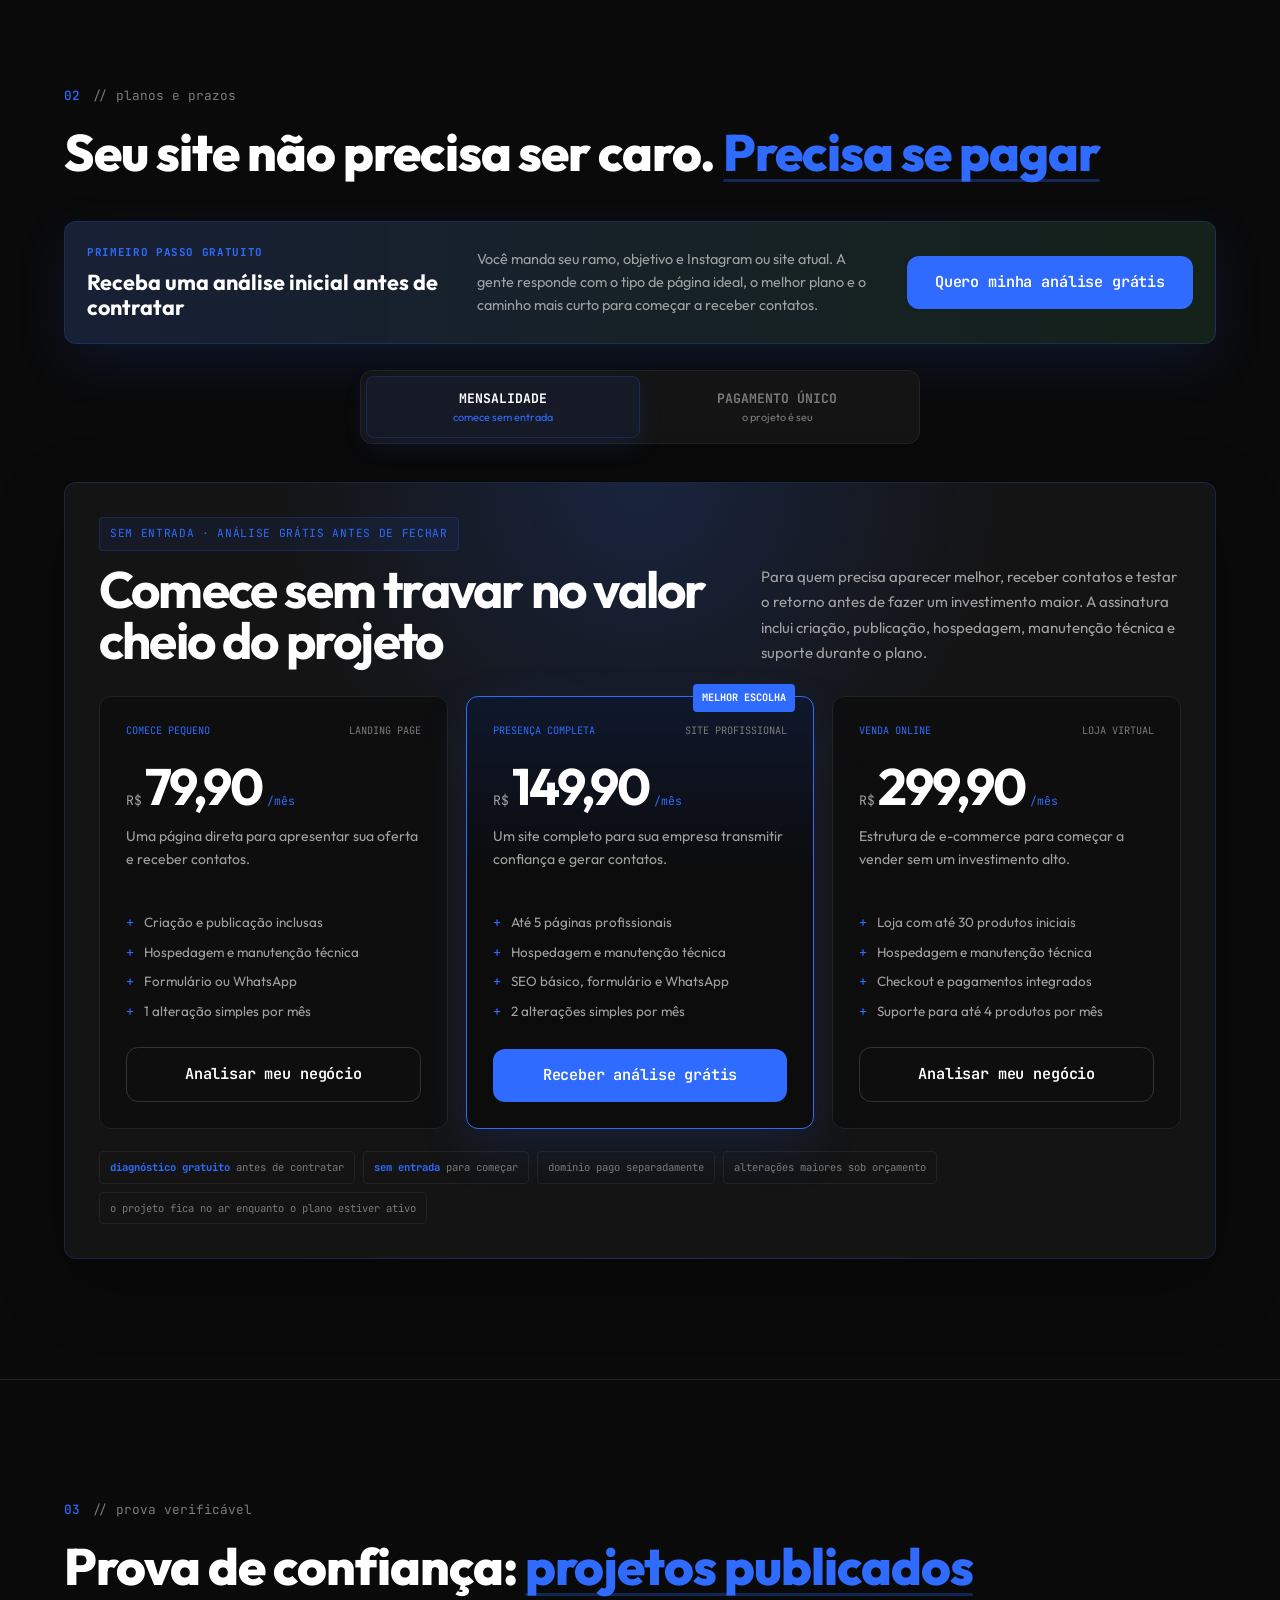
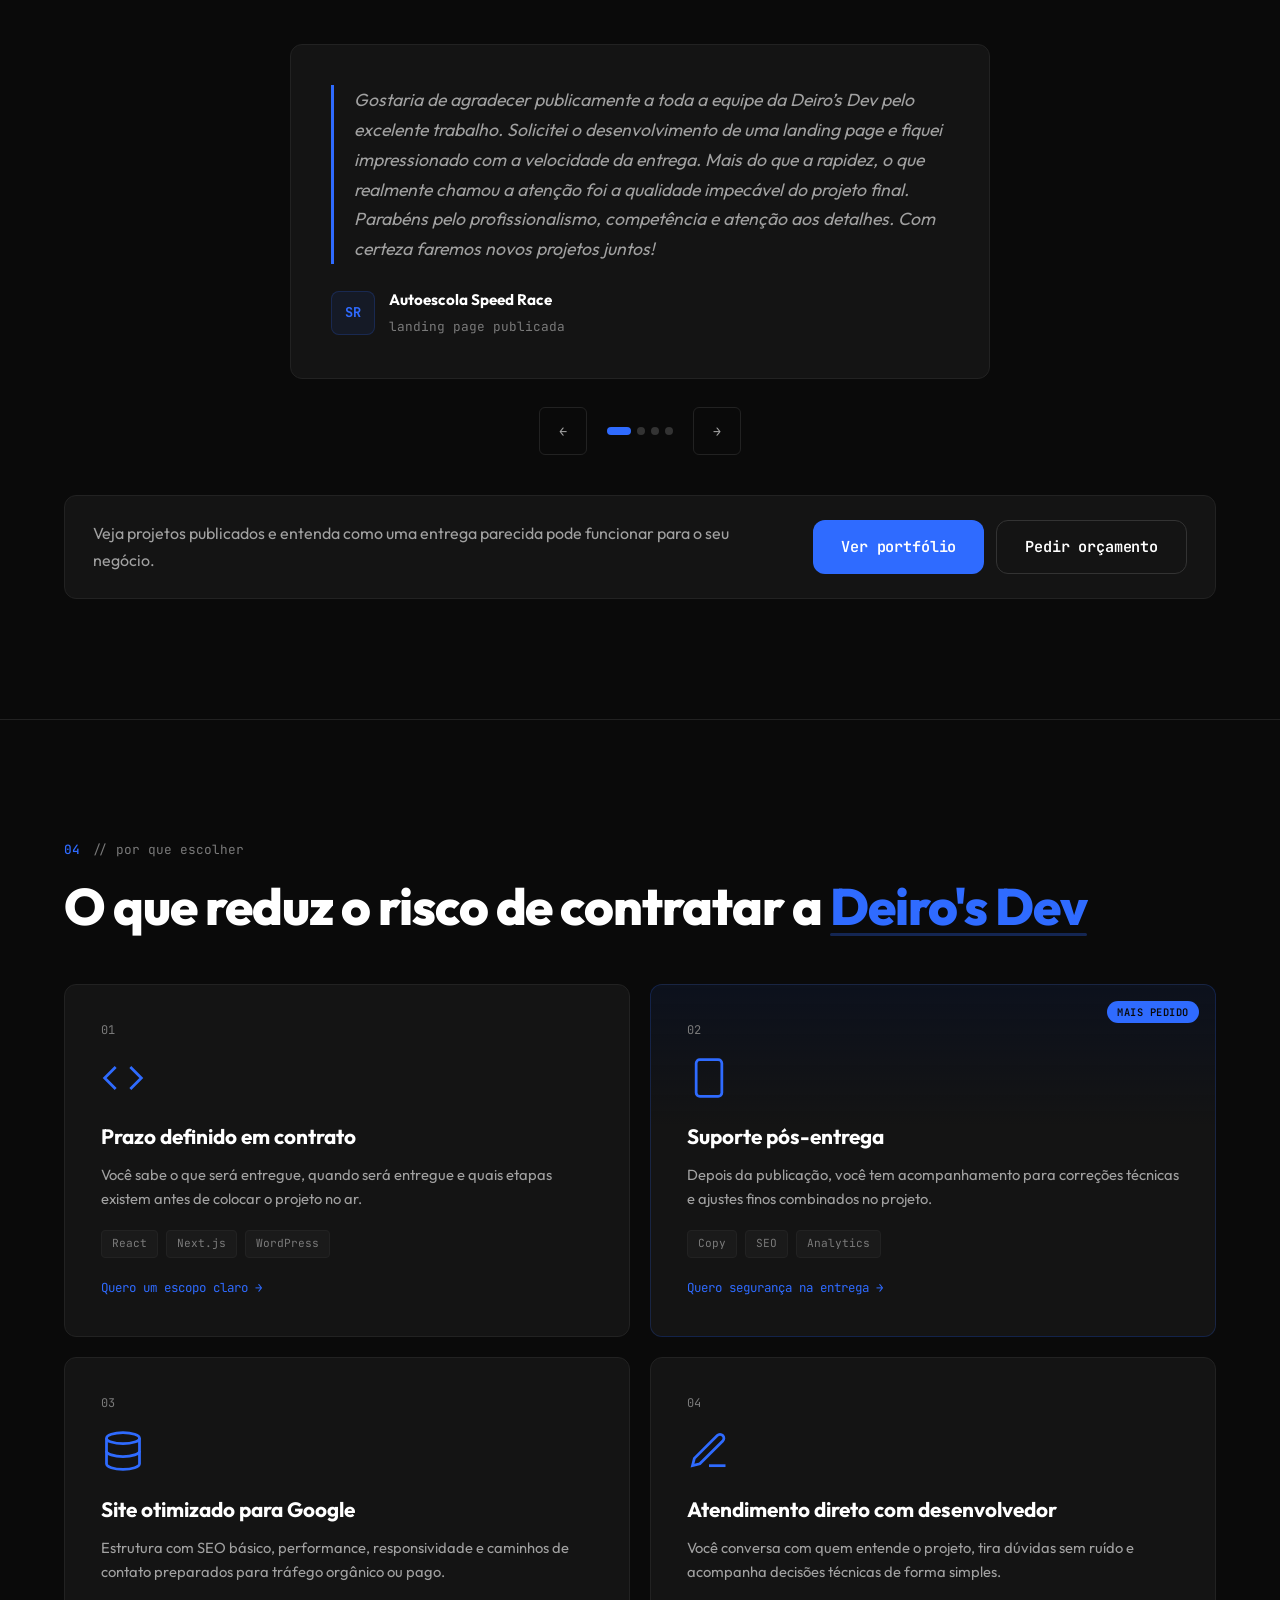
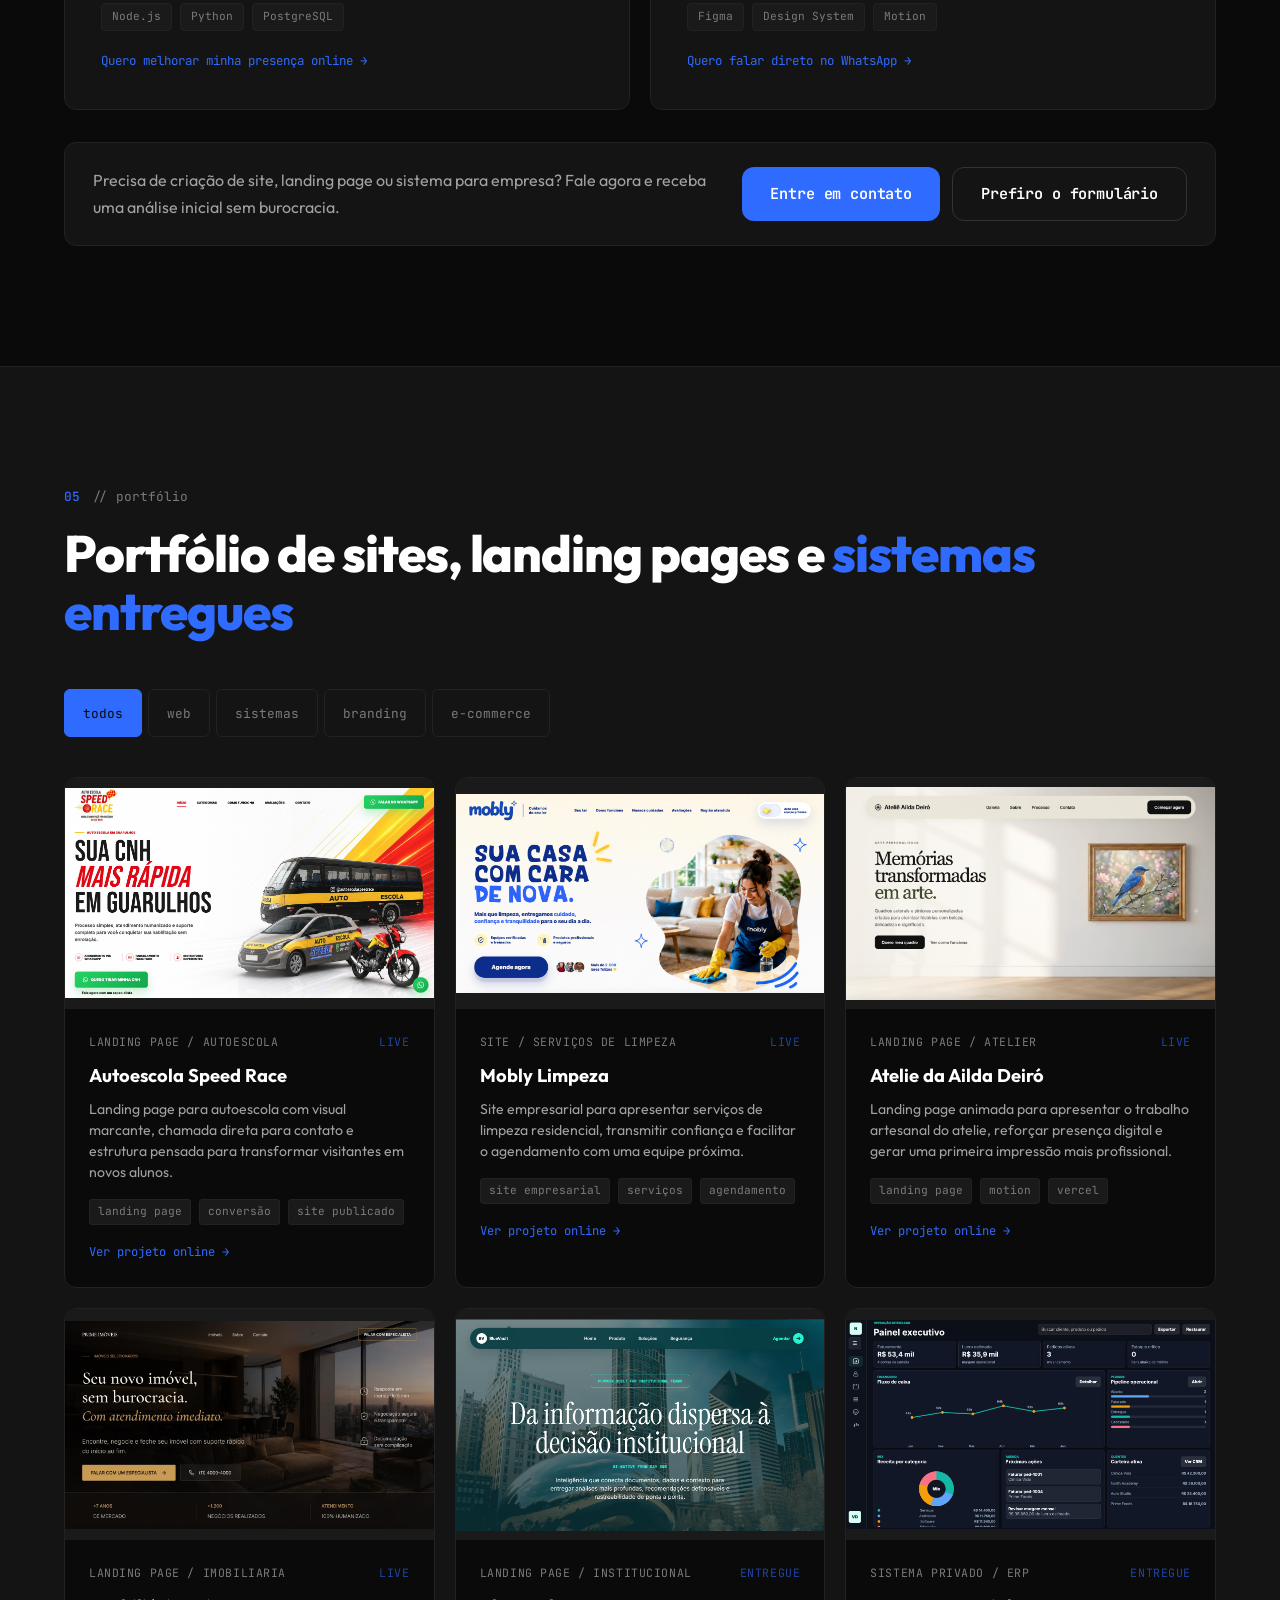
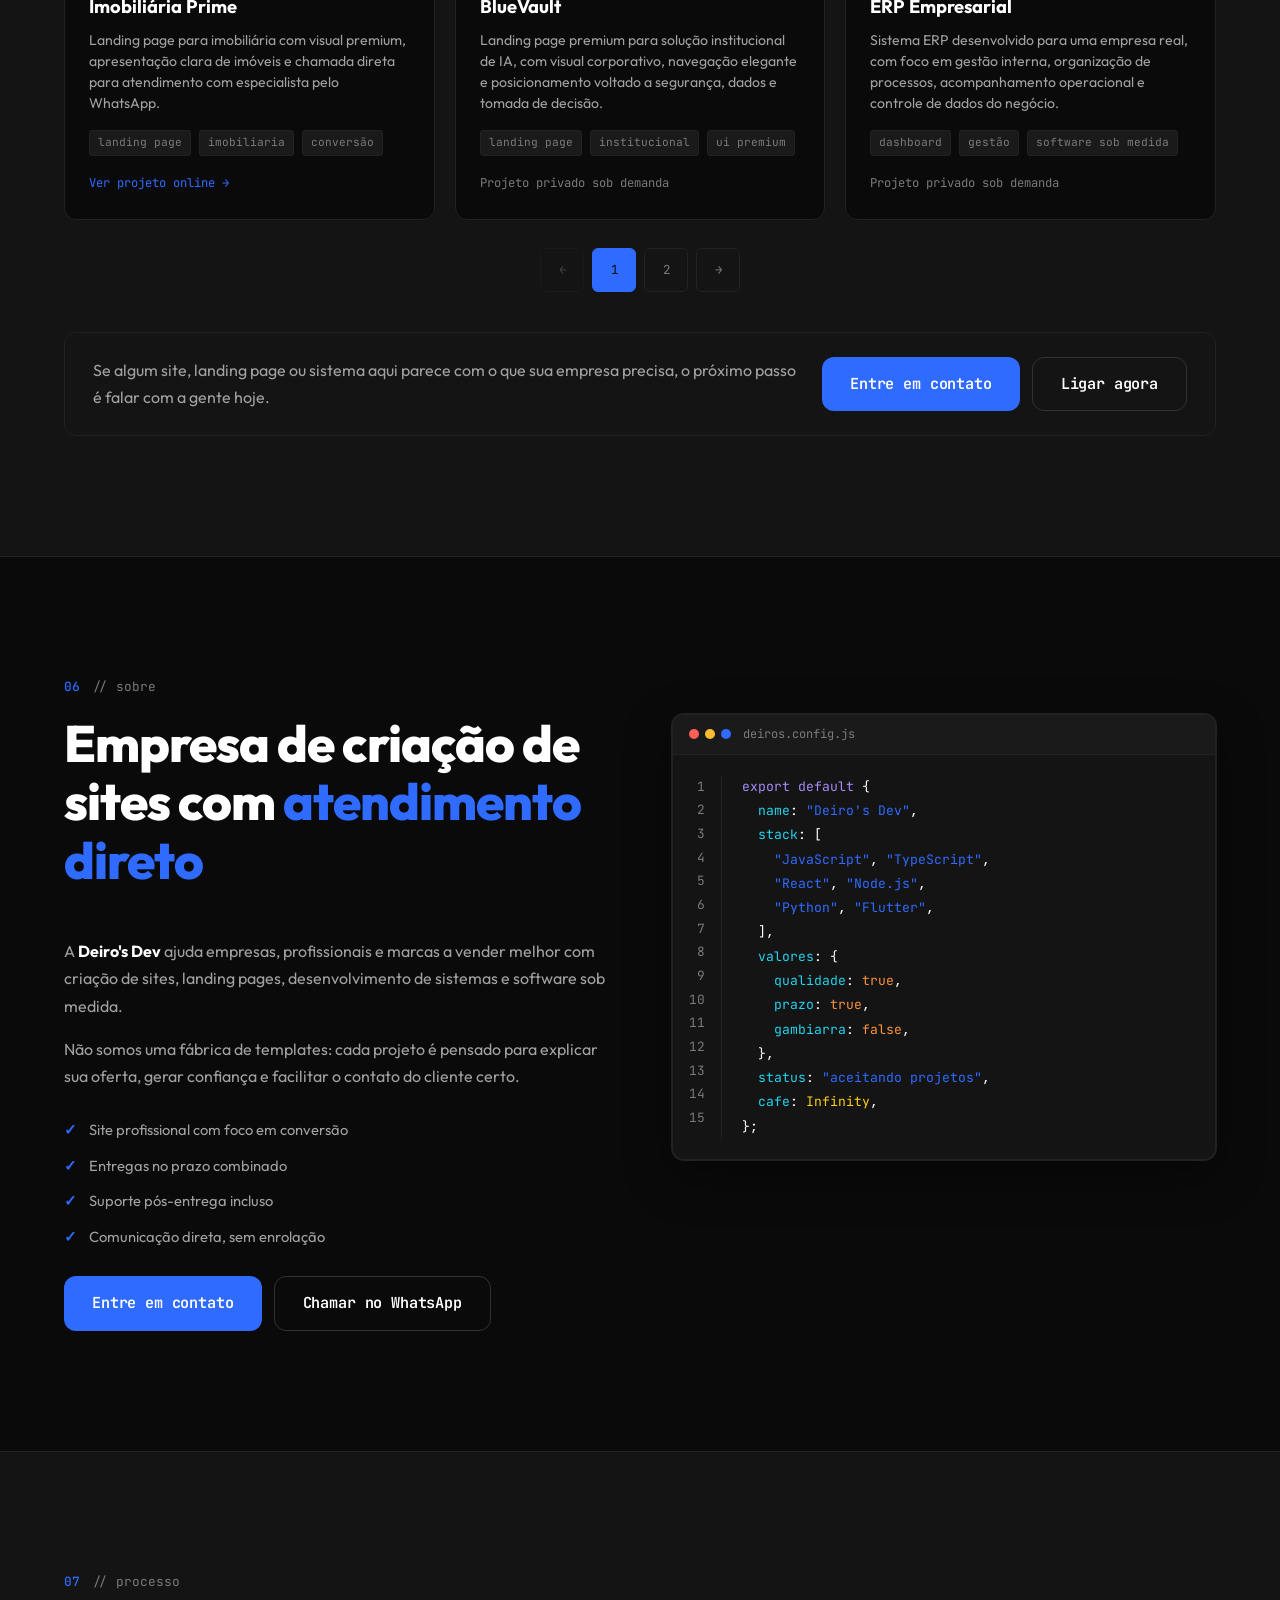
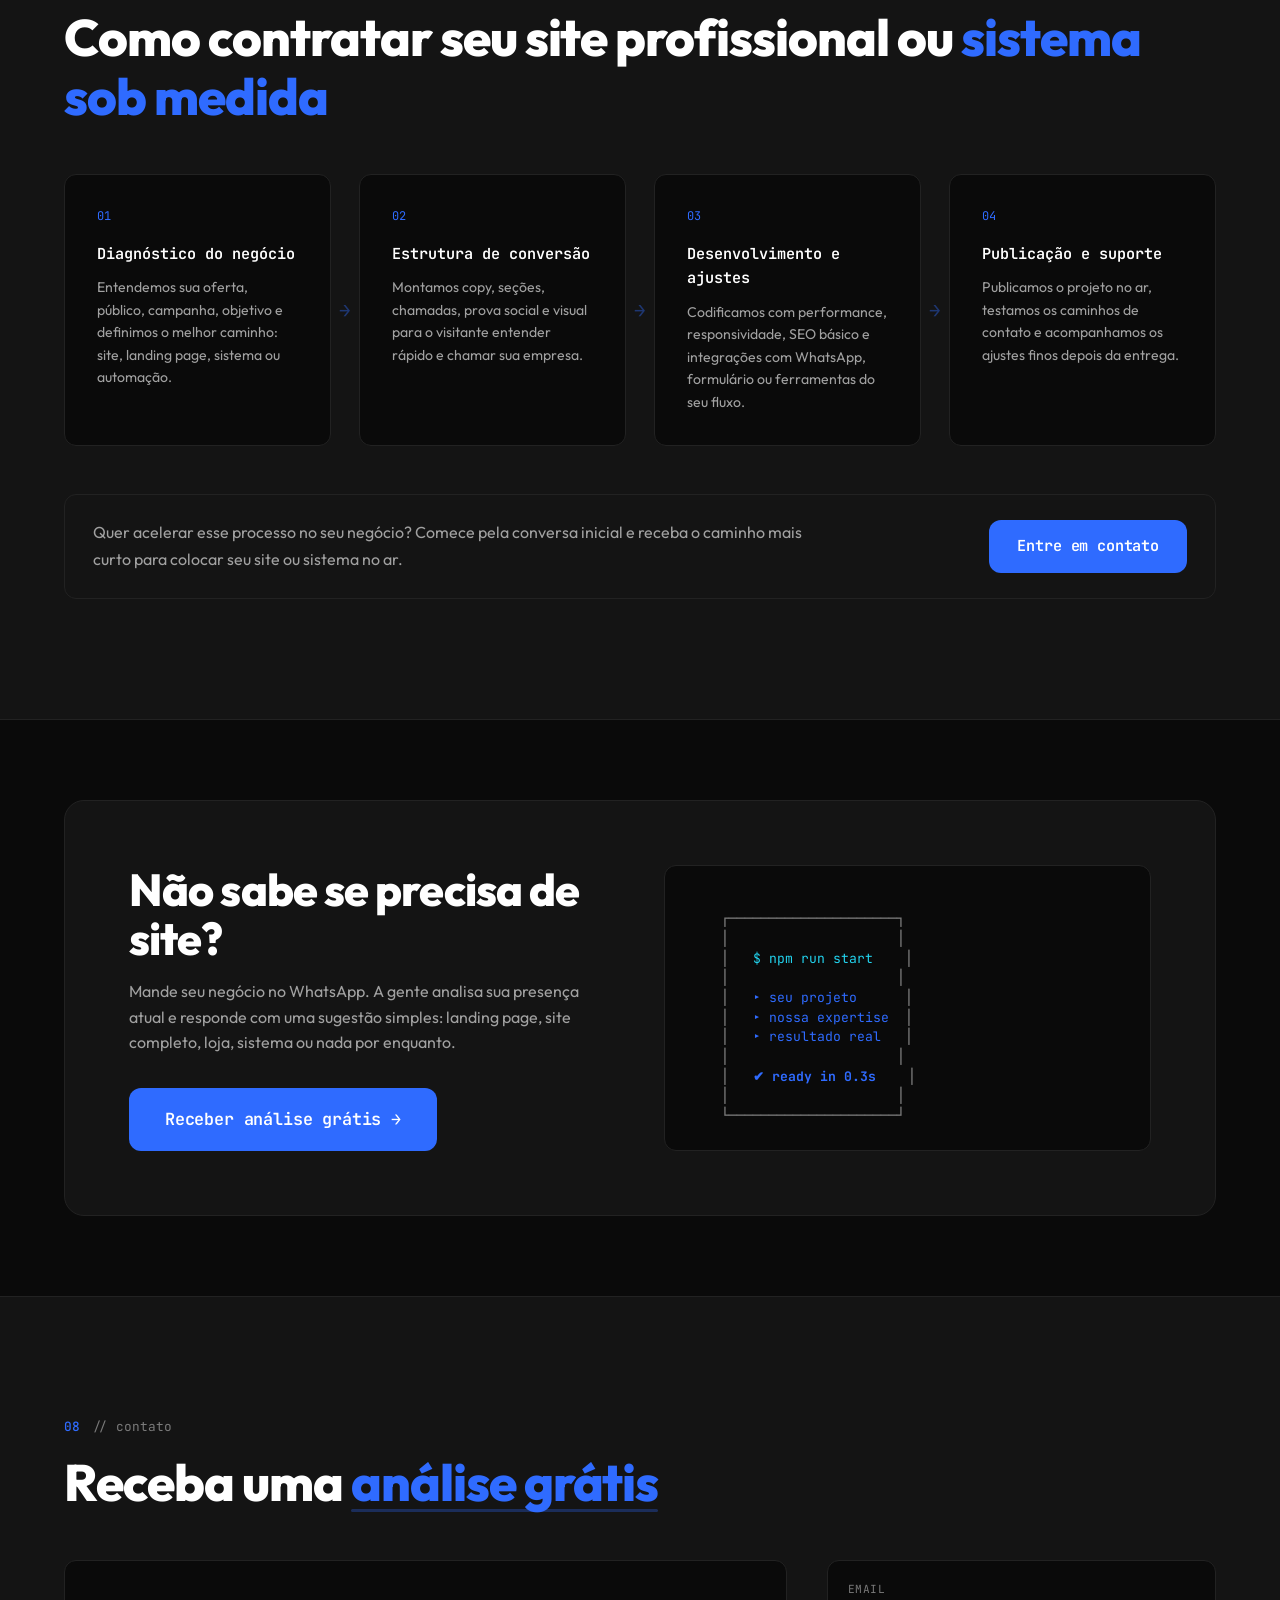
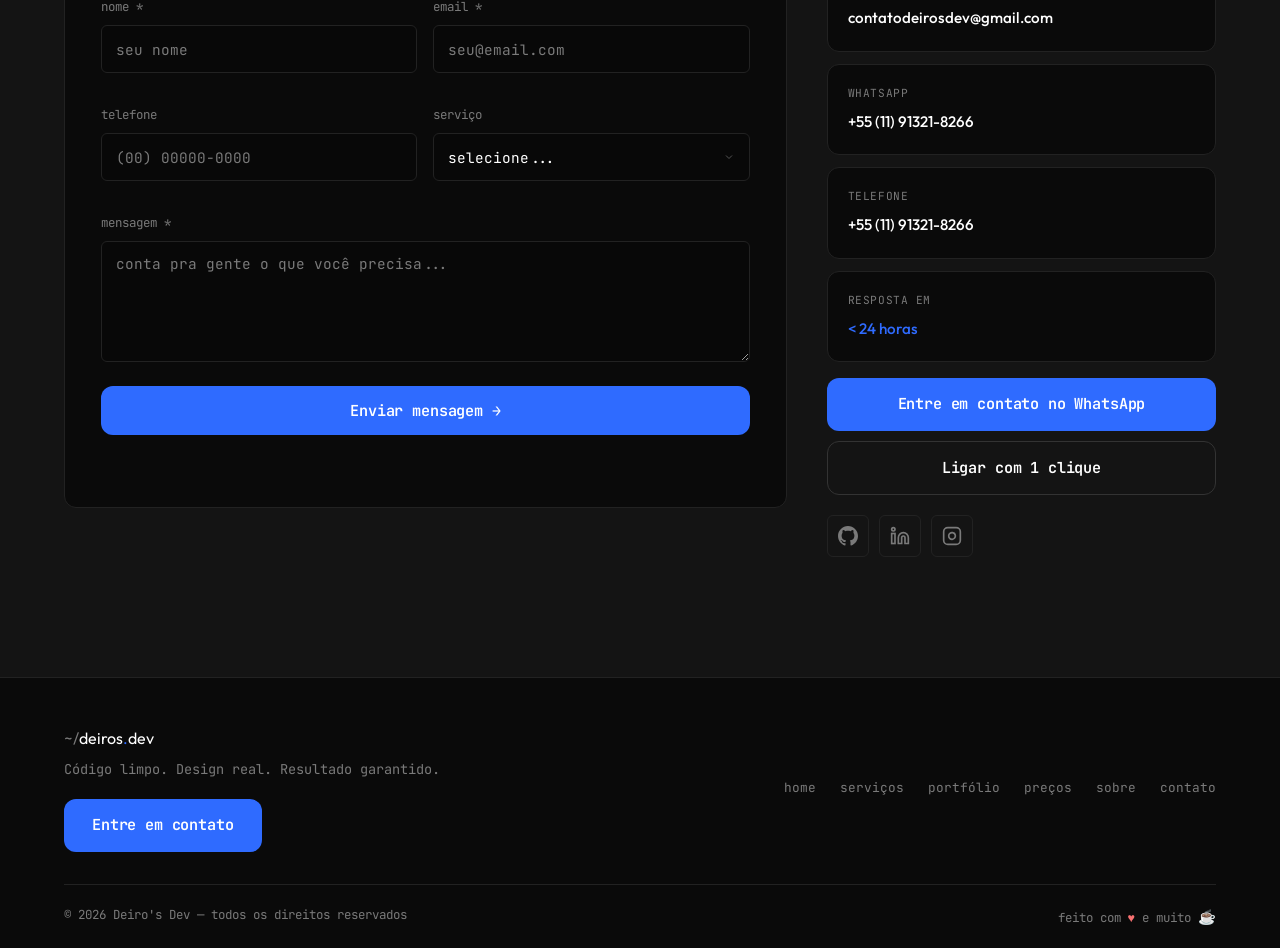
==== commit ecc7bdf1: "Improve low-friction conversion offer" ====
--- a/index.html
+++ b/index.html
@@ -18,12 +18,12 @@
     <meta name="apple-mobile-web-app-capable" content="yes">
     <meta name="apple-mobile-web-app-status-bar-style" content="black-translucent">
     <meta name="apple-mobile-web-app-title" content="Deiro's Dev">
-    <link rel="manifest" href="manifest.webmanifest">
-    <link rel="apple-touch-icon" href="logo transparente.png">
+    <link rel="manifest" href="/manifest.webmanifest">
+    <link rel="apple-touch-icon" href="/logo transparente.png">
     <link rel="preconnect" href="https://fonts.googleapis.com">
     <link rel="preconnect" href="https://fonts.gstatic.com" crossorigin>
     <link href="https://fonts.googleapis.com/css2?family=JetBrains+Mono:wght@300;400;500;600;700&family=Outfit:wght@300;400;500;600;700;800;900&display=swap" rel="stylesheet">
-    <link rel="stylesheet" href="styles.css?v=20260604-hero-benefits">
+    <link rel="stylesheet" href="/styles.css?v=20260613-conversion-offer">
 </head>
 <body>
     <!-- Google Tag Manager (noscript) -->
@@ -38,7 +38,7 @@
     <nav class="nav" id="nav">
         <div class="nav__inner">
             <a href="/" class="nav__logo" id="navLogo" aria-label="Deiro's Dev">
-                <img src="logo transparente.png" alt="Deiro's Dev" class="nav__logo-image" width="413" height="224" fetchpriority="high" decoding="async">
+                <img src="/logo transparente.png" alt="Deiro's Dev" class="nav__logo-image" width="413" height="224" fetchpriority="high" decoding="async">
             </a>
             <div class="nav__links" id="navLinks">
                 <a href="/" class="nav__link" data-section="home">home</a>
@@ -117,35 +117,33 @@
                     site profissional sem enrolação
                 </div>
                 <h1 class="hero__title">
-                    Transforme visitantes em clientes<br>
-                    <span class="hero__title-accent">com um site profissional.</span>
+                    Seu site no ar sem entrada<br>
+                    <span class="hero__title-accent">a partir de R$149,90/mês.</span>
                 </h1>
                 <p class="hero__desc">
-                    Desenvolvemos sites modernos, rápidos e pensados para gerar resultados para sua empresa.
+                    Antes de vender um site, analisamos seu negócio de graça e mostramos o caminho mais simples para gerar contatos pelo WhatsApp.
                 </p>
-                <a href="/precos/" class="hero-promo" aria-label="promoção de site profissional de 1.200 por 997 reais">
-                    <span class="hero-promo__badge">promo 24h</span>
+                <a href="/precos/" class="hero-promo" aria-label="site profissional sem entrada a partir de 149 reais e 90 centavos por mês">
+                    <span class="hero-promo__badge">sem entrada</span>
                     <span class="hero-promo__copy">
-                        Site Profissional de <s>R$1.200</s> por <strong>R$997</strong>
-                        <small>ou 3x de R$332,34 sem juros</small>
+                        Site Profissional por <strong>R$149,90/mês</strong>
+                        <small>com criação, hospedagem e suporte inclusos</small>
                     </span>
-                    <span class="hero-promo__timer" data-promo-countdown>
-                        <span>24</span><b>:</b><span>00</span><b>:</b><span>00</span>
-                    </span>
+                    <span class="hero-promo__signal">análise grátis</span>
                 </a>
                 <div class="hero__actions">
-                    <a href="https://wa.me/5511913218266?text=Oi%2C%20vim%20pelo%20site%20e%20quero%20colocar%20meu%20projeto%20no%20ar.%20Pode%20me%20ajudar%3F" class="btn btn--primary" target="_blank" rel="noopener">
-                        Quero colocar meu site no ar
+                    <a href="https://wa.me/5511913218266?text=Oi%2C%20vim%20pelo%20site%20e%20quero%20uma%20analise%20gratis%20para%20saber%20qual%20site%20faz%20sentido%20para%20meu%20negocio." class="btn btn--primary" target="_blank" rel="noopener">
+                        Receber análise grátis
                     </a>
                     <a href="/precos/" class="btn btn--ghost">
-                        Ver projetos e preços <span class="btn__arrow">↓</span>
+                        Ver planos sem entrada <span class="btn__arrow">↓</span>
                     </a>
                 </div>
                 <ul class="hero__benefits" aria-label="benefícios da contratação">
-                    <li>Pagamento único ou mensalidade</li>
-                    <li>Entrega rápida</li>
-                    <li>Suporte especializado</li>
-                    <li>Hospedagem disponível</li>
+                    <li>Diagnóstico gratuito pelo WhatsApp</li>
+                    <li>Comece sem pagar entrada</li>
+                    <li>Site pensado para gerar orçamento</li>
+                    <li>Pagamento único continua disponível</li>
                 </ul>
                 <div class="hero__metrics" aria-label="provas de confiança">
                     <div class="metric">
@@ -187,7 +185,7 @@
                 <div class="featured-carousel__viewport">
                     <div class="featured-carousel__track" id="featuredCarouselTrack">
                 <article class="featured-case">
-                    <img src="assets/autoescola.jpeg" alt="Landing page da Autoescola Speed Race" loading="lazy" decoding="async">
+                    <img src="/assets/autoescola.jpeg" alt="Landing page da Autoescola Speed Race" loading="lazy" decoding="async">
                     <div class="featured-case__body">
                         <span>landing page publicada</span>
                         <h3>Autoescola Speed Race</h3>
@@ -197,7 +195,7 @@
                     </div>
                 </article>
                 <article class="featured-case">
-                    <img src="assets/mobly.jpeg" alt="Site da empresa de limpeza Mobly" loading="lazy" decoding="async">
+                    <img src="/assets/mobly.jpeg" alt="Site da empresa de limpeza Mobly" loading="lazy" decoding="async">
                     <div class="featured-case__body">
                         <span>site empresarial publicado</span>
                         <h3>Mobly Limpeza</h3>
@@ -207,7 +205,7 @@
                     </div>
                 </article>
                 <a class="featured-case featured-case--link" href="https://imobiliriaria-prime.vercel.app" target="_blank" rel="noopener" aria-label="Abrir projeto Imobiliária Prime">
-                    <img src="assets/prime imoveis.jpeg" alt="Landing page da Imobiliaria Prime" loading="lazy" decoding="async">
+                    <img src="/assets/prime imoveis.jpeg" alt="Landing page da Imobiliaria Prime" loading="lazy" decoding="async">
                     <div class="featured-case__body">
                         <span>landing page imobiliaria</span>
                         <h3>Imobiliária Prime</h3>
@@ -217,7 +215,7 @@
                     </div>
                 </a>
                 <article class="featured-case">
-                    <img src="assets/atelie-ailda-deiro.jpeg" alt="Landing page do Atelie da Ailda Deiro" loading="lazy" decoding="async">
+                    <img src="/assets/atelie-ailda-deiro.jpeg" alt="Landing page do Atelie da Ailda Deiro" loading="lazy" decoding="async">
                     <div class="featured-case__body">
                         <span>landing page publicada</span>
                         <h3>Atelie da Ailda Deiró</h3>
@@ -227,7 +225,7 @@
                     </div>
                 </article>
                 <article class="featured-case">
-                    <img src="assets/rpx.png" alt="Plataforma RPX Ranking e Premiações" loading="lazy" decoding="async">
+                    <img src="/assets/rpx.png" alt="Plataforma RPX Ranking e Premiações" loading="lazy" decoding="async">
                     <div class="featured-case__body">
                         <span>plataforma web publicada</span>
                         <h3>RPX - Ranking & Premiações</h3>
@@ -237,7 +235,7 @@
                     </div>
                 </article>
                 <article class="featured-case">
-                    <img src="assets/buledecha.png" alt="Site Bule de Chá" loading="lazy" decoding="async">
+                    <img src="/assets/buledecha.png" alt="Site Bule de Chá" loading="lazy" decoding="async">
                     <div class="featured-case__body">
                         <span>branding e web design</span>
                         <h3>Bule de Chá</h3>
@@ -247,7 +245,7 @@
                     </div>
                 </article>
                 <article class="featured-case">
-                    <img src="assets/afrodite.png" alt="Loja virtual Afrodite" loading="lazy" decoding="async">
+                    <img src="/assets/afrodite.png" alt="Loja virtual Afrodite" loading="lazy" decoding="async">
                     <div class="featured-case__body">
                         <span>loja virtual publicada</span>
                         <h3>Afrodite</h3>
@@ -257,7 +255,7 @@
                     </div>
                 </article>
                 <article class="featured-case">
-                    <img src="assets/ygorx.png" alt="Portfolio YgorX" loading="lazy" decoding="async">
+                    <img src="/assets/ygorx.png" alt="Portfolio YgorX" loading="lazy" decoding="async">
                     <div class="featured-case__body">
                         <span>portfólio publicado</span>
                         <h3>YgorX</h3>
@@ -375,7 +373,7 @@
                 <!-- Project 1 -->
                 <article class="project" data-category="web" data-aos>
                     <div class="project__preview">
-                        <img src="assets/autoescola.jpeg" alt="Autoescola Speed Race landing page" loading="lazy" decoding="async">
+                        <img src="/assets/autoescola.jpeg" alt="Autoescola Speed Race landing page" loading="lazy" decoding="async">
                         <a href="https://www.autoescolaspeedrace.com.br" target="_blank" rel="noopener" class="project__overlay">
                             <span class="project__overlay-text">visitar projeto →</span>
                         </a>
@@ -399,7 +397,7 @@
                 <!-- Project 2 -->
                 <article class="project" data-category="web" data-aos>
                     <div class="project__preview">
-                        <img src="assets/mobly.jpeg" alt="Site da empresa de limpeza Mobly" loading="lazy" decoding="async">
+                        <img src="/assets/mobly.jpeg" alt="Site da empresa de limpeza Mobly" loading="lazy" decoding="async">
                         <a href="https://mobly-drab.vercel.app" target="_blank" rel="noopener" class="project__overlay">
                             <span class="project__overlay-text">visitar projeto →</span>
                         </a>
@@ -423,7 +421,7 @@
                 <!-- Project 3 -->
                 <article class="project" data-category="web" data-aos>
                     <div class="project__preview">
-                        <img src="assets/atelie-ailda-deiro.jpeg" alt="Atelie da Ailda Deiro" loading="lazy" decoding="async">
+                        <img src="/assets/atelie-ailda-deiro.jpeg" alt="Atelie da Ailda Deiro" loading="lazy" decoding="async">
                         <a href="https://atelie-sigma.vercel.app" target="_blank" rel="noopener" class="project__overlay">
                             <span class="project__overlay-text">visitar projeto →</span>
                         </a>
@@ -447,7 +445,7 @@
                 <!-- Project 4 -->
                 <article class="project" data-category="web" data-aos>
                     <div class="project__preview">
-                        <img src="assets/prime imoveis.jpeg" alt="Imobiliaria Prime landing page" loading="lazy" decoding="async">
+                        <img src="/assets/prime imoveis.jpeg" alt="Imobiliaria Prime landing page" loading="lazy" decoding="async">
                         <a href="https://imobiliriaria-prime.vercel.app" target="_blank" rel="noopener" class="project__overlay">
                             <span class="project__overlay-text">visitar projeto →</span>
                         </a>
@@ -471,7 +469,7 @@
                 <!-- Project 4 -->
                 <article class="project" data-category="web" data-aos>
                     <div class="project__preview">
-                        <img src="assets/bluevault-landing.jpeg" alt="BlueVault landing page institucional" loading="lazy" decoding="async">
+                        <img src="/assets/bluevault-landing.jpeg" alt="BlueVault landing page institucional" loading="lazy" decoding="async">
                         <div class="project__overlay project__overlay--private">
                             <span class="project__overlay-text">projeto fechado</span>
                         </div>
@@ -495,7 +493,7 @@
                 <!-- Project 5 -->
                 <article class="project" data-category="systems" data-aos>
                     <div class="project__preview">
-                        <img src="assets/erp-empresa.jpeg" alt="ERP empresarial sob medida" loading="lazy" decoding="async">
+                        <img src="/assets/erp-empresa.jpeg" alt="ERP empresarial sob medida" loading="lazy" decoding="async">
                         <div class="project__overlay project__overlay--private">
                             <span class="project__overlay-text">projeto fechado</span>
                         </div>
@@ -519,7 +517,7 @@
                 <!-- Project 6 -->
                 <article class="project" data-category="systems" data-aos>
                     <div class="project__preview">
-                        <img src="assets/curseflix.jpeg" alt="Curseflix plataforma de cursos" loading="lazy" decoding="async">
+                        <img src="/assets/curseflix.jpeg" alt="Curseflix plataforma de cursos" loading="lazy" decoding="async">
                         <div class="project__overlay project__overlay--private">
                             <span class="project__overlay-text">projeto fechado</span>
                         </div>
@@ -543,7 +541,7 @@
                 <!-- Project 7 -->
                 <article class="project" data-category="web" data-aos>
                     <div class="project__preview">
-                        <img src="assets/rpx.png" alt="RPX - Ranking e premiações" loading="lazy" decoding="async">
+                        <img src="/assets/rpx.png" alt="RPX - Ranking e premiações" loading="lazy" decoding="async">
                         <a href="https://rpx-w2oo.vercel.app/" target="_blank" rel="noopener" class="project__overlay">
                             <span class="project__overlay-text">visitar projeto →</span>
                         </a>
@@ -567,7 +565,7 @@
                 <!-- Project 8 -->
                 <article class="project project--wide" data-category="branding" data-aos>
                     <div class="project__preview">
-                        <img src="assets/buledecha.png" alt="Bule de Chá" loading="lazy" decoding="async">
+                        <img src="/assets/buledecha.png" alt="Bule de Chá" loading="lazy" decoding="async">
                         <a href="https://traeepjmif3z.vercel.app/" target="_blank" rel="noopener" class="project__overlay">
                             <span class="project__overlay-text">visitar projeto →</span>
                         </a>
@@ -591,7 +589,7 @@
                 <!-- Project 9 -->
                 <article class="project" data-category="ecommerce" data-aos>
                     <div class="project__preview">
-                        <img src="assets/afrodite.png" alt="Afrodite" loading="lazy" decoding="async">
+                        <img src="/assets/afrodite.png" alt="Afrodite" loading="lazy" decoding="async">
                         <a href="https://traeaafroditecq94.vercel.app/" target="_blank" rel="noopener" class="project__overlay">
                             <span class="project__overlay-text">visitar projeto →</span>
                         </a>
@@ -615,7 +613,7 @@
                 <!-- Project 10 -->
                 <article class="project" data-category="branding" data-aos>
                     <div class="project__preview">
-                        <img src="assets/ygorx.png" alt="YgorX" loading="lazy" decoding="async">
+                        <img src="/assets/ygorx.png" alt="YgorX" loading="lazy" decoding="async">
                         <a href="https://ygorx.vercel.app/" target="_blank" rel="noopener" class="project__overlay">
                             <span class="project__overlay-text">visitar projeto →</span>
                         </a>
@@ -769,21 +767,29 @@
                 <span class="section-label__text">// planos e prazos</span>
             </div>
             <h2 class="section-heading">
-                Planos claros para sair do orçamento e <span class="highlight">colocar o projeto no ar</span>
+                Seu site não precisa ser caro. <span class="highlight">Precisa se pagar</span>
             </h2>
+            <div class="pricing-trust">
+                <div>
+                    <span class="pricing-trust__label">primeiro passo gratuito</span>
+                    <strong>Receba uma análise inicial antes de contratar</strong>
+                </div>
+                <p>Você manda seu ramo, objetivo e Instagram ou site atual. A gente responde com o tipo de página ideal, o melhor plano e o caminho mais curto para começar a receber contatos.</p>
+                <a href="https://wa.me/5511913218266?text=Oi%2C%20quero%20uma%20analise%20gratis%20para%20entender%20qual%20site%20faz%20mais%20sentido%20para%20meu%20negocio." class="btn btn--primary" target="_blank" rel="noopener">Quero minha análise grátis</a>
+            </div>
 
             <div class="pricing-switcher" role="tablist" aria-label="Escolha a modalidade de contratação">
-                <button class="pricing-switcher__option active" id="pricingLifetimeTab" type="button" role="tab" aria-selected="true" aria-controls="pricingLifetime" data-pricing-mode="lifetime">
-                    <span>Vitalício</span>
-                    <small>o projeto é seu</small>
-                </button>
-                <button class="pricing-switcher__option" id="pricingMonthlyTab" type="button" role="tab" aria-selected="false" aria-controls="pricingMonthly" data-pricing-mode="monthly">
+                <button class="pricing-switcher__option active" id="pricingMonthlyTab" type="button" role="tab" aria-selected="true" aria-controls="pricingMonthly" data-pricing-mode="monthly">
                     <span>Mensalidade</span>
                     <small>comece sem entrada</small>
                 </button>
-            </div>
-
-            <div class="pricing-mode-panel active" id="pricingLifetime" role="tabpanel" aria-labelledby="pricingLifetimeTab" data-pricing-panel="lifetime">
+                <button class="pricing-switcher__option" id="pricingLifetimeTab" type="button" role="tab" aria-selected="false" aria-controls="pricingLifetime" data-pricing-mode="lifetime">
+                    <span>Pagamento único</span>
+                    <small>o projeto é seu</small>
+                </button>
+            </div>
+
+            <div class="pricing-mode-panel" id="pricingLifetime" role="tabpanel" aria-labelledby="pricingLifetimeTab" data-pricing-panel="lifetime" hidden>
                 <div class="pricing__grid">
                 <article class="price-card" data-aos>
                     <div class="price-card__top">
@@ -885,14 +891,14 @@
                 </div>
             </div>
 
-            <div class="pricing-mode-panel" id="pricingMonthly" role="tabpanel" aria-labelledby="pricingMonthlyTab" data-pricing-panel="monthly" hidden>
+            <div class="pricing-mode-panel active" id="pricingMonthly" role="tabpanel" aria-labelledby="pricingMonthlyTab" data-pricing-panel="monthly">
             <div class="subscription">
                 <div class="subscription__intro">
                     <div>
-                        <span class="subscription__eyebrow">sem entrada · contrato mínimo de 12 meses</span>
-                        <h3>Seu projeto no ar por uma <span class="highlight">mensalidade acessível</span></h3>
-                    </div>
-                    <p>Para quem precisa começar agora sem pagar o valor completo do projeto. A assinatura inclui criação, publicação, hospedagem, manutenção técnica e suporte durante o plano.</p>
+                        <span class="subscription__eyebrow">sem entrada · análise grátis antes de fechar</span>
+                        <h3>Comece sem travar no valor cheio do projeto</h3>
+                    </div>
+                    <p>Para quem precisa aparecer melhor, receber contatos e testar o retorno antes de fazer um investimento maior. A assinatura inclui criação, publicação, hospedagem, manutenção técnica e suporte durante o plano.</p>
                 </div>
 
                 <div class="subscription__grid">
@@ -911,7 +917,7 @@
                             <li>Formulário ou WhatsApp</li>
                             <li>1 alteração simples por mês</li>
                         </ul>
-                        <a href="https://wa.me/5511913218266?text=Oi%2C%20vim%20pelo%20site%20e%20tenho%20interesse%20no%20plano%20mensal%20de%20Landing%20Page%20por%20R%2479%2C90%20por%20mes.%20Pode%20me%20explicar%20como%20funciona%3F" class="btn btn--ghost" target="_blank" rel="noopener">Quero assinar</a>
+                        <a href="https://wa.me/5511913218266?text=Oi%2C%20quero%20uma%20analise%20gratis%20para%20saber%20se%20a%20landing%20page%20mensal%20de%20R%2479%2C90%20faz%20sentido%20para%20meu%20negocio." class="btn btn--ghost" target="_blank" rel="noopener">Analisar meu negócio</a>
                     </article>
 
                     <article class="subscription-card subscription-card--featured">
@@ -930,7 +936,7 @@
                             <li>SEO básico, formulário e WhatsApp</li>
                             <li>2 alterações simples por mês</li>
                         </ul>
-                        <a href="https://wa.me/5511913218266?text=Oi%2C%20vim%20pelo%20site%20e%20tenho%20interesse%20no%20plano%20mensal%20de%20Site%20Profissional%20por%20R%24149%2C90%20por%20mes.%20Pode%20me%20explicar%20como%20funciona%3F" class="btn btn--primary" target="_blank" rel="noopener">Quero assinar</a>
+                        <a href="https://wa.me/5511913218266?text=Oi%2C%20quero%20uma%20analise%20gratis%20para%20saber%20se%20o%20site%20profissional%20mensal%20de%20R%24149%2C90%20faz%20sentido%20para%20meu%20negocio." class="btn btn--primary" target="_blank" rel="noopener">Receber análise grátis</a>
                     </article>
 
                     <article class="subscription-card">
@@ -948,11 +954,12 @@
                             <li>Checkout e pagamentos integrados</li>
                             <li>Suporte para até 4 produtos por mês</li>
                         </ul>
-                        <a href="https://wa.me/5511913218266?text=Oi%2C%20vim%20pelo%20site%20e%20tenho%20interesse%20no%20plano%20mensal%20de%20Loja%20Virtual%20por%20R%24299%2C90%20por%20mes.%20Pode%20me%20explicar%20como%20funciona%3F" class="btn btn--ghost" target="_blank" rel="noopener">Quero assinar</a>
+                        <a href="https://wa.me/5511913218266?text=Oi%2C%20quero%20uma%20analise%20gratis%20para%20saber%20se%20a%20loja%20virtual%20mensal%20de%20R%24299%2C90%20faz%20sentido%20para%20meu%20negocio." class="btn btn--ghost" target="_blank" rel="noopener">Analisar meu negócio</a>
                     </article>
                 </div>
 
                 <div class="subscription__terms">
+                    <span><strong>diagnóstico gratuito</strong> antes de contratar</span>
                     <span><strong>sem entrada</strong> para começar</span>
                     <span>domínio pago separadamente</span>
                     <span>alterações maiores sob orçamento</span>
@@ -1070,9 +1077,9 @@
         <div class="container">
             <div class="cta__inner">
                 <div class="cta__content">
-                    <h2 class="cta__title">Tem um projeto<br>em mente?</h2>
-                    <p class="cta__desc">Criamos site profissional, landing page ou sistema sob medida para sua empresa sair do tráfego pago com mais clareza, confiança e pedidos de orçamento.</p>
-                    <a href="https://wa.me/5511913218266?text=Oi%2C%20quero%20um%20orcamento%20para%20site%2C%20landing%20page%20ou%20sistema." class="btn btn--primary btn--lg" target="_blank" rel="noopener">Pedir orçamento agora →</a>
+                    <h2 class="cta__title">Não sabe se precisa de site?</h2>
+                    <p class="cta__desc">Mande seu negócio no WhatsApp. A gente analisa sua presença atual e responde com uma sugestão simples: landing page, site completo, loja, sistema ou nada por enquanto.</p>
+                    <a href="https://wa.me/5511913218266?text=Oi%2C%20quero%20uma%20analise%20gratis%20da%20minha%20presenca%20online%20para%20saber%20se%20preciso%20de%20site." class="btn btn--primary btn--lg" target="_blank" rel="noopener">Receber análise grátis →</a>
                 </div>
                 <div class="cta__ascii">
     ┌─────────────────────┐
@@ -1098,7 +1105,7 @@
                 <span class="section-label__text">// contato</span>
             </div>
             <h2 class="section-heading">
-                Manda um <span class="highlight">ping</span>
+                Receba uma <span class="highlight">análise grátis</span>
             </h2>
 
             <div class="contact__grid">
@@ -1223,6 +1230,6 @@
         <span>Orçamento</span>
     </a>
 
-    <script src="script.js?v=20260604-pricing-switcher"></script>
+    <script src="/script.js?v=20260613-conversion-offer"></script>
 </body>
 </html>
--- a/styles.css
+++ b/styles.css
@@ -471,6 +471,18 @@
 .hero-promo__copy b {
     color: var(--yellow);
 }
+.hero-promo__signal {
+    padding: 8px 10px;
+    border: 2px solid #000;
+    background: var(--yellow);
+    color: #080808;
+    font-family: var(--font-mono);
+    font-size: 0.68rem;
+    font-weight: 800;
+    text-align: center;
+    text-transform: uppercase;
+    box-shadow: 3px 3px 0 #000;
+}
 .hero-promo__timer,
 .promo-countdown__digits {
     display: grid;
@@ -1301,6 +1313,45 @@
 .pricing {
     padding: 120px 0;
     border-top: 1px solid var(--border);
+}
+.pricing-trust {
+    display: grid;
+    grid-template-columns: minmax(0, 0.9fr) minmax(260px, 1fr) auto;
+    align-items: center;
+    gap: 24px;
+    margin: -8px 0 34px;
+    padding: 22px;
+    border: 1px solid var(--accent-border);
+    border-radius: var(--radius);
+    background:
+        linear-gradient(90deg, rgba(47, 107, 255, 0.14), rgba(34, 197, 94, 0.08)),
+        var(--bg-raised);
+    box-shadow: 0 18px 52px rgba(47, 107, 255, 0.12);
+}
+.pricing-trust__label {
+    display: block;
+    margin-bottom: 8px;
+    color: var(--accent);
+    font-family: var(--font-mono);
+    font-size: 0.68rem;
+    font-weight: 700;
+    text-transform: uppercase;
+    letter-spacing: 0.06em;
+}
+.pricing-trust strong {
+    display: block;
+    max-width: 420px;
+    font-size: 1.35rem;
+    line-height: 1.18;
+}
+.pricing-trust p {
+    color: var(--text-dim);
+    font-size: 0.9rem;
+    line-height: 1.6;
+}
+.pricing-trust .btn {
+    justify-content: center;
+    white-space: nowrap;
 }
 .pricing__grid {
     display: grid;
@@ -2370,6 +2421,8 @@
     .hero__copy { order: 1; }
     .services__grid { grid-template-columns: 1fr; }
     .pricing__grid { grid-template-columns: repeat(2, minmax(0, 1fr)); }
+    .pricing-trust { grid-template-columns: 1fr; }
+    .pricing-trust .btn { width: fit-content; }
     .subscription__intro { grid-template-columns: 1fr; align-items: start; }
     .subscription__grid { grid-template-columns: 1fr; }
     .price-card--featured { transform: none; }
@@ -2510,6 +2563,7 @@
     .work__grid,
     .about__grid,
     .pricing__grid,
+    .pricing-trust,
     .contact__grid,
     .cta__inner {
         grid-template-columns: 1fr;
@@ -2540,6 +2594,9 @@
         padding: 8px;
     }
     .hero-promo__timer {
+        display: none;
+    }
+    .hero-promo__signal {
         display: none;
     }
     .hero-promo__badge {
@@ -2610,6 +2667,7 @@
     .svc-card,
     .process__step,
     .price-card,
+    .pricing-trust,
     .subscription,
     .subscription-card,
     .review,
